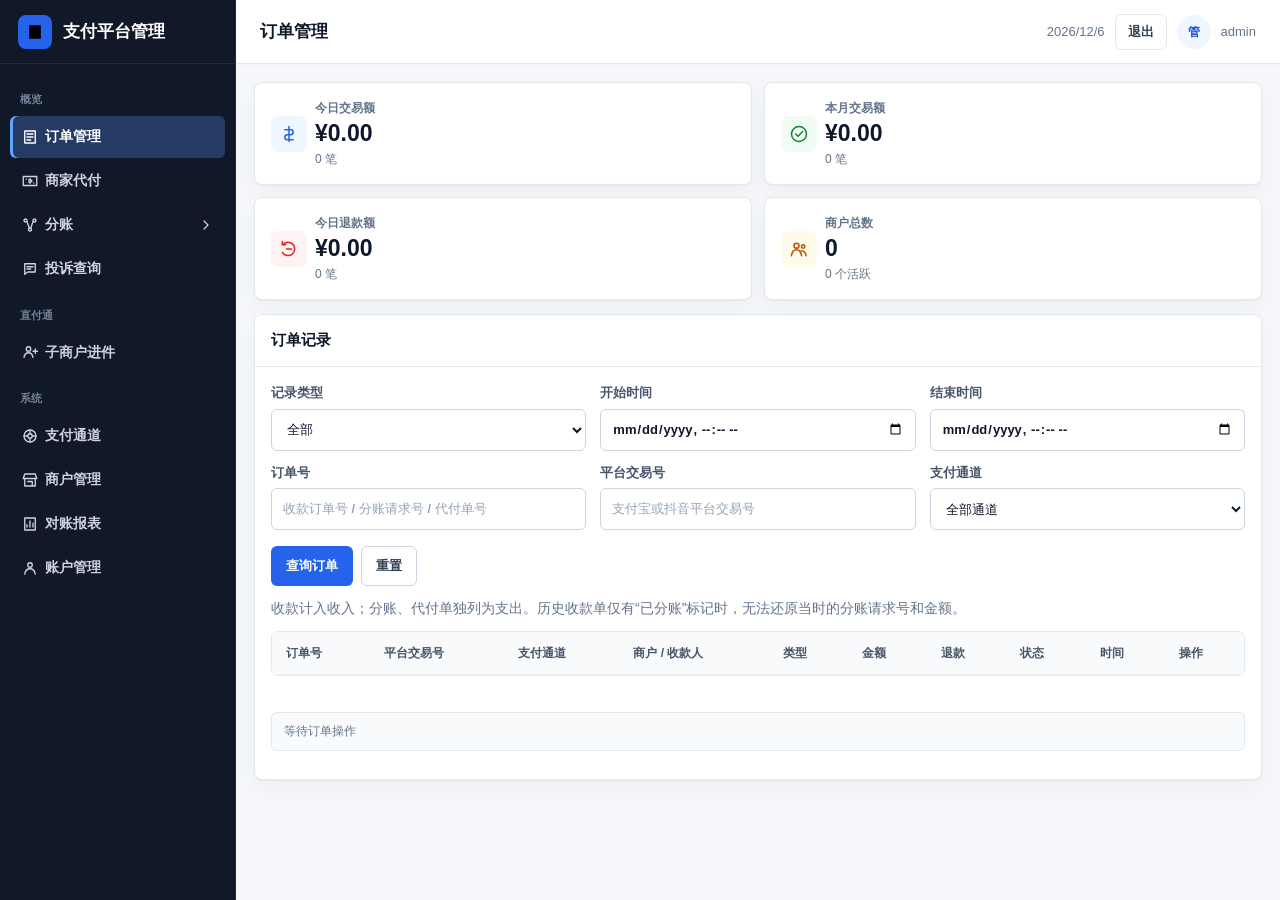
==== src/main/resources/static/index.html @ 41625955 "fix: release Douyin remainder after profit sharing" ====
<!doctype html>
<html lang="zh-CN">
<head>
  <meta charset="utf-8">
  <meta name="viewport" content="width=device-width, initial-scale=1">
  <title>支付平台管理</title>
  <style>
    :root {
      --sidebar: #031528;
      --sidebar-soft: #08213a;
      --primary: #1677ff;
      --primary-soft: #e8f3ff;
      --page: #f3f5f8;
      --surface: #ffffff;
      --line: #dde3eb;
      --text: #0f172a;
      --muted: #718096;
      --green: #52c41a;
      --green-soft: #effce8;
      --red: #ff4d4f;
      --red-soft: #fff1f0;
      --yellow: #faad14;
      --yellow-soft: #fff7df;
      --shadow: 0 6px 18px rgba(15, 23, 42, 0.045);
    }

    * {
      box-sizing: border-box;
    }

    body {
      margin: 0;
      min-width: 360px;
      background: var(--page);
      color: var(--text);
      font-family: Inter, "Segoe UI", "Microsoft YaHei", Arial, sans-serif;
      letter-spacing: 0;
    }

    button,
    input,
    select,
    textarea {
      font: inherit;
    }

    .app {
      display: grid;
      grid-template-columns: 220px minmax(0, 1fr);
      min-height: 100vh;
    }

    .sidebar {
      position: sticky;
      top: 0;
      height: 100vh;
      overflow-y: auto;
      background: var(--sidebar);
      color: #c8d6e5;
    }

    .brand {
      display: flex;
      align-items: center;
      gap: 12px;
      height: 76px;
      padding: 0 16px;
      border-bottom: 1px solid rgba(255, 255, 255, 0.08);
      color: #fff;
      font-size: 19px;
      font-weight: 800;
    }

    .brand-mark {
      display: grid;
      place-items: center;
      width: 36px;
      height: 36px;
      border-radius: 10px;
      background: var(--primary);
      color: #fff;
      font-size: 20px;
      font-weight: 900;
    }

    .nav {
      padding: 16px 0 24px;
    }

    .nav-title {
      padding: 12px 16px 8px;
      color: #6f839a;
      font-size: 13px;
      font-weight: 700;
    }

    .nav-btn,
    .nav-group-toggle {
      display: grid;
      grid-template-columns: 28px minmax(0, 1fr);
      align-items: center;
      width: 100%;
      min-height: 46px;
      padding: 0 18px;
      border: 0;
      background: transparent;
      color: #c8d6e5;
      cursor: pointer;
      text-align: left;
      font-size: 16px;
      font-weight: 700;
    }

    .nav-btn:hover,
    .nav-group-toggle:hover {
      background: rgba(255, 255, 255, 0.06);
      color: #fff;
    }

    .nav-btn.active,
    .nav-group-toggle.active {
      background: var(--primary);
      color: #fff;
    }

    .nav-group-toggle {
      grid-template-columns: 28px minmax(0, 1fr) auto;
    }

    .nav-caret {
      font-size: 13px;
      transition: transform 0.16s ease;
    }

    .nav-group.open .nav-caret {
      transform: rotate(90deg);
    }

    .nav-children {
      display: none;
      padding: 4px 0 6px;
      background: rgba(0, 0, 0, 0.12);
    }

    .nav-group.open .nav-children {
      display: grid;
    }

    .nav-child {
      grid-template-columns: minmax(0, 1fr);
      min-height: 40px;
      padding-left: 44px;
      font-size: 14px;
    }

    .nav-icon {
      display: inline-grid;
      place-items: center;
      width: 22px;
      height: 22px;
      color: currentColor;
      font-size: 18px;
    }

    .shell {
      min-width: 0;
    }

    .topbar {
      position: sticky;
      top: 0;
      z-index: 4;
      display: flex;
      align-items: center;
      justify-content: space-between;
      min-height: 76px;
      padding: 0 28px;
      border-bottom: 1px solid var(--line);
      background: rgba(255, 255, 255, 0.94);
      backdrop-filter: blur(10px);
    }

    .top-title {
      font-size: 18px;
      font-weight: 800;
    }

    .top-actions {
      display: flex;
      align-items: center;
      gap: 14px;
      color: var(--muted);
      font-size: 16px;
    }

    .top-action-btn {
      min-height: 34px;
      padding: 6px 12px;
      border: 1px solid var(--line);
      border-radius: 7px;
      background: #fff;
      color: #0f172a;
      font-size: 13px;
      font-weight: 800;
      cursor: pointer;
      white-space: nowrap;
    }

    .admin-dot {
      display: grid;
      place-items: center;
      width: 36px;
      height: 36px;
      border-radius: 999px;
      background: var(--primary);
      color: #fff;
      font-weight: 800;
    }

    .content {
      padding: 22px 24px 36px;
    }

    .page {
      display: none;
    }

    .page.active {
      display: block;
    }

    .hidden {
      display: none !important;
    }

    h1,
    h2,
    h3,
    p {
      margin: 0;
    }

    .overview-grid {
      display: grid;
      grid-template-columns: repeat(4, minmax(0, 1fr));
      gap: 14px;
      margin-bottom: 16px;
    }

    .metric-card {
      display: grid;
      grid-template-columns: 56px minmax(0, 1fr);
      align-items: center;
      min-height: 94px;
      padding: 18px;
      border: 1px solid var(--line);
      border-radius: 8px;
      background: var(--surface);
      box-shadow: var(--shadow);
    }

    .metric-icon {
      display: grid;
      place-items: center;
      width: 44px;
      height: 44px;
      border-radius: 8px;
      font-size: 22px;
      font-weight: 800;
    }

    .metric-icon.blue {
      background: var(--primary-soft);
      color: var(--primary);
    }

    .metric-icon.green {
      background: var(--green-soft);
      color: var(--green);
    }

    .metric-icon.red {
      background: var(--red-soft);
      color: var(--red);
    }

    .metric-icon.yellow {
      background: var(--yellow-soft);
      color: var(--yellow);
    }

    .metric-title {
      color: var(--muted);
      font-size: 15px;
      font-weight: 700;
    }

    .metric-value {
      margin-top: 8px;
      color: #0b1220;
      font-size: 26px;
      font-weight: 850;
      line-height: 1;
    }

    .metric-sub {
      margin-top: 8px;
      color: var(--muted);
      font-size: 14px;
    }

    .panel {
      border: 1px solid var(--line);
      border-radius: 8px;
      background: var(--surface);
      box-shadow: var(--shadow);
      overflow: hidden;
    }

    .panel + .panel {
      margin-top: 16px;
    }

    .panel-head {
      display: flex;
      align-items: center;
      justify-content: space-between;
      gap: 12px;
      min-height: 54px;
      padding: 0 18px;
      border-bottom: 1px solid #eef1f5;
    }

    .panel-title {
      font-size: 17px;
      font-weight: 820;
    }

    .panel-body {
      padding: 18px;
    }

    .table-wrap {
      overflow-x: auto;
    }

    .pagination {
      display: flex;
      align-items: center;
      justify-content: space-between;
      gap: 12px;
      flex-wrap: wrap;
      margin-top: 14px;
      padding: 12px 0 2px;
      color: var(--muted);
      font-size: 13px;
      font-weight: 750;
    }

    .pagination-summary {
      min-width: 190px;
      color: var(--muted);
    }

    .pagination-controls {
      display: flex;
      flex-wrap: wrap;
      align-items: center;
      justify-content: flex-end;
      gap: 10px;
    }

    .pagination-size,
    .pagination-jump {
      display: inline-flex;
      align-items: center;
      gap: 6px;
      white-space: nowrap;
    }

    .pagination-size select,
    .pagination-jump input {
      height: 34px;
      border: 1px solid var(--line);
      border-radius: 7px;
      background: #fff;
      color: var(--text);
      font: inherit;
      font-size: 13px;
      font-weight: 850;
    }

    .pagination-size select {
      min-width: 74px;
      padding: 0 8px;
    }

    .pagination-jump input {
      width: 74px;
      padding: 0 10px;
      text-align: center;
    }

    .page-buttons {
      display: flex;
      flex-wrap: wrap;
      gap: 8px;
      justify-content: flex-end;
    }

    .page-btn {
      min-width: 34px;
      height: 34px;
      padding: 0 10px;
      border: 1px solid var(--line);
      border-radius: 7px;
      background: #fff;
      color: var(--text);
      font: inherit;
      font-size: 13px;
      font-weight: 850;
      cursor: pointer;
    }

    .page-btn.active {
      border-color: var(--primary);
      background: var(--primary);
      color: #fff;
    }

    .page-btn:disabled {
      cursor: not-allowed;
      opacity: 0.45;
    }

    .page-ellipsis {
      display: inline-grid;
      place-items: center;
      min-width: 24px;
      height: 34px;
      color: var(--muted);
      font-weight: 900;
    }

    table {
      width: 100%;
      border-collapse: collapse;
      min-width: 860px;
    }

    th,
    td {
      height: 54px;
      padding: 0 14px;
      border-bottom: 1px solid #edf1f5;
      text-align: left;
      white-space: nowrap;
    }

    th {
      background: #fafafa;
      color: #334155;
      font-size: 14px;
      font-weight: 800;
    }

    td {
      color: #0f172a;
      font-size: 14px;
      font-weight: 600;
    }

    tr:last-child td {
      border-bottom: 0;
    }

    .amount-green {
      color: #38b000;
      font-weight: 850;
    }

    .muted {
      color: var(--muted);
    }

    .tag {
      display: inline-flex;
      align-items: center;
      gap: 6px;
      min-height: 26px;
      padding: 3px 10px;
      border-radius: 999px;
      background: var(--primary-soft);
      color: var(--primary);
      font-size: 13px;
      font-weight: 800;
    }

    .tag::before {
      content: "";
      width: 7px;
      height: 7px;
      border-radius: 50%;
      background: currentColor;
    }

    .status {
      display: inline-flex;
      align-items: center;
      gap: 6px;
      min-height: 26px;
      padding: 3px 10px;
      border-radius: 999px;
      font-size: 13px;
      font-weight: 800;
    }

    .status::before {
      content: "";
      width: 7px;
      height: 7px;
      border-radius: 50%;
      background: currentColor;
    }

    .status.success {
      background: var(--green-soft);
      color: #38b000;
    }

    .status.pending {
      background: #f3f4f6;
      color: #9ca3af;
    }

    .status.refunded {
      background: var(--red-soft);
      color: var(--red);
    }

    .status.partial-refunded {
      background: var(--yellow-soft);
      color: #c98500;
    }

    .status.frozen {
      background: var(--yellow-soft);
      color: #c98500;
    }

    .btn {
      display: inline-flex;
      align-items: center;
      justify-content: center;
      min-height: 36px;
      padding: 7px 14px;
      border: 1px solid transparent;
      border-radius: 7px;
      background: var(--primary);
      color: #fff;
      font-size: 14px;
      font-weight: 800;
      cursor: pointer;
      white-space: nowrap;
    }

    .btn:hover {
      filter: brightness(0.96);
    }

    .btn.secondary {
      border-color: var(--line);
      background: #fff;
      color: #0f172a;
    }

    .btn.danger {
      background: var(--red);
    }

    .btn.small {
      min-height: 34px;
      padding: 6px 10px;
      font-size: 13px;
    }

    .order-menu {
      position: relative;
      width: max-content;
    }

    .order-action-menu {
      position: absolute;
      right: 0;
      z-index: 3;
      display: grid;
      gap: 6px;
      min-width: 132px;
      margin-top: 6px;
      padding: 8px;
      border: 1px solid var(--line);
      border-radius: 8px;
      background: #fff;
      box-shadow: var(--shadow);
    }

    .order-action-menu .btn {
      justify-content: flex-start;
      width: 100%;
    }

    .work-grid {
      display: grid;
      grid-template-columns: minmax(0, 1fr) minmax(360px, 0.68fr);
      gap: 16px;
      align-items: start;
    }

    .work-grid > .panel + .panel {
      margin-top: 0;
    }

    .work-grid .wide-panel {
      grid-column: 1 / -1;
    }

    .sharing-workspace {
      grid-template-columns: minmax(0, 1fr);
    }

    .relation-workspace {
      grid-template-columns: minmax(360px, 0.78fr) minmax(560px, 1.22fr);
    }

    .advanced-options {
      margin-top: 18px;
      border-top: 1px solid var(--line);
    }

    .advanced-options summary {
      padding: 14px 0 2px;
      color: var(--primary);
      font-size: 14px;
      font-weight: 800;
      cursor: pointer;
      user-select: none;
    }

    .advanced-options .form-grid {
      margin-top: 14px;
    }

    .sharing-result {
      min-height: 54px;
      max-height: 220px;
      margin-top: 12px;
    }

    .result-details {
      margin-top: 16px;
      border-top: 1px solid var(--line);
    }

    .result-details summary {
      padding-top: 14px;
      color: #334155;
      font-size: 14px;
      font-weight: 800;
      cursor: pointer;
      user-select: none;
    }

    .result-details .operation-result {
      margin-bottom: 0;
    }

    .field-hint {
      display: block;
      margin-top: 5px;
      color: var(--muted);
      font-size: 12px;
      font-weight: 600;
    }

    .segmented-control {
      display: inline-flex;
      align-items: center;
      gap: 4px;
      padding: 4px;
      border: 1px solid var(--line);
      border-radius: 8px;
      background: #f7f9fc;
    }

    .segmented-btn {
      min-height: 32px;
      padding: 5px 13px;
      border: 0;
      border-radius: 6px;
      background: transparent;
      color: var(--muted);
      font-size: 13px;
      font-weight: 800;
      cursor: pointer;
    }

    .segmented-btn.active {
      background: #fff;
      color: var(--primary);
      box-shadow: 0 1px 4px rgba(15, 23, 42, 0.12);
    }

    .batch-toolbar,
    .batch-summary {
      display: flex;
      align-items: center;
      justify-content: space-between;
      gap: 14px;
      flex-wrap: wrap;
    }

    .batch-toolbar {
      margin: 20px 0 10px;
    }

    .batch-toolbar-title {
      display: grid;
      gap: 3px;
    }

    .batch-summary {
      margin-top: 14px;
      padding-top: 16px;
      border-top: 1px solid var(--line);
    }

    .batch-total {
      display: flex;
      align-items: baseline;
      gap: 18px;
      color: var(--muted);
      font-size: 13px;
      font-weight: 750;
    }

    .batch-total strong {
      color: var(--text);
      font-size: 18px;
    }

    .batch-payment {
      display: flex;
      align-items: center;
      gap: 10px;
      color: #334155;
      font-size: 14px;
      font-weight: 800;
    }

    .batch-payment input {
      width: 220px;
    }

    .payout-batch-table {
      min-width: 1120px;
    }

    .payout-batch-table th,
    .payout-batch-table td {
      height: 48px;
      padding: 6px 8px;
    }

    .payout-batch-table input,
    .payout-batch-table select {
      width: 100%;
      min-width: 120px;
      height: 36px;
      padding: 6px 9px;
      border: 1px solid var(--line);
      border-radius: 6px;
      background: #fff;
      color: var(--text);
    }

    .payout-batch-table [data-batch-field="recipient"] {
      min-width: 220px;
    }

    .payout-batch-table [data-batch-field="amount"] {
      min-width: 100px;
    }

    .requirements-grid {
      display: grid;
      grid-template-columns: repeat(2, minmax(0, 1fr));
      gap: 22px;
    }

    .requirement-item {
      display: grid;
      gap: 8px;
      align-content: start;
    }

    .requirement-item strong {
      font-size: 15px;
    }

    .form-grid {
      display: grid;
      grid-template-columns: repeat(2, minmax(0, 1fr));
      gap: 14px;
    }

    .scene-report-editor {
      display: grid;
      gap: 10px;
      padding-top: 2px;
    }

    .scene-report-heading {
      display: flex;
      align-items: baseline;
      justify-content: space-between;
      gap: 12px;
      color: #334155;
      font-size: 14px;
      font-weight: 800;
    }

    .scene-report-heading span {
      color: #64748b;
      font-size: 12px;
      font-weight: 500;
    }

    .scene-report-list {
      display: grid;
      gap: 10px;
    }

    .scene-report-row {
      display: grid;
      grid-template-columns: minmax(160px, 0.45fr) minmax(0, 1fr);
      gap: 12px;
    }

    .scene-report-row input[readonly] {
      background: #f1f5f9;
      color: #475569;
    }

    .order-filter-grid {
      grid-template-columns: repeat(3, minmax(0, 1fr));
    }

    label,
    .field-label {
      display: grid;
      gap: 7px;
      color: #334155;
      font-size: 14px;
      font-weight: 800;
    }

    input,
    select,
    textarea {
      width: 100%;
      min-height: 40px;
      border: 1px solid #cfd8e3;
      border-radius: 7px;
      background: #fff;
      color: var(--text);
      padding: 8px 10px;
      outline: none;
    }

    textarea {
      min-height: 110px;
      resize: vertical;
      font-family: "Cascadia Mono", Consolas, monospace;
      font-size: 12px;
      line-height: 1.5;
    }

    input:focus,
    select:focus,
    textarea:focus {
      border-color: var(--primary);
      box-shadow: 0 0 0 3px rgba(22, 119, 255, 0.12);
    }

    .wide {
      grid-column: 1 / -1;
    }

    .checks {
      display: flex;
      flex-wrap: wrap;
      gap: 10px;
    }

    .check {
      display: inline-flex;
      align-items: center;
      gap: 8px;
      min-height: 36px;
      padding: 6px 10px;
      border: 1px solid var(--line);
      border-radius: 7px;
      background: #fff;
      color: #334155;
      font-size: 13px;
      font-weight: 800;
    }

    .check input {
      width: 15px;
      min-height: 15px;
      accent-color: var(--primary);
    }

    .form-actions {
      display: flex;
      flex-wrap: wrap;
      gap: 10px;
      margin-top: 18px;
    }

    .operation-result {
      margin-top: 12px;
      min-height: 38px;
      max-height: 84px;
      overflow: auto;
      padding: 10px 12px;
      border: 1px solid var(--line);
      border-radius: 8px;
      background: #f8fbff;
      color: var(--muted);
      font-family: "Cascadia Mono", Consolas, monospace;
      font-size: 12px;
      line-height: 1.45;
      white-space: pre-wrap;
      word-break: break-word;
    }

    .channel-grid {
      display: grid;
      grid-template-columns: repeat(2, minmax(0, 1fr));
      gap: 14px;
    }

    .channel-layout {
      display: grid;
      grid-template-columns: minmax(0, 1fr);
      gap: 18px;
    }

    .channel-main {
      min-width: 0;
    }

    .channel-side {
      display: grid;
      gap: 18px;
      align-content: start;
    }

    .route-panel {
      display: grid;
      gap: 14px;
      align-content: start;
    }

    .route-list {
      display: grid;
      gap: 10px;
      margin: 0;
      padding: 0;
      list-style: none;
      color: var(--muted);
      font-size: 13px;
      line-height: 1.55;
    }

    .route-list strong {
      color: var(--text);
    }

    .channel-toolbar {
      display: grid;
      grid-template-columns: minmax(260px, 420px);
      gap: 12px;
      margin-bottom: 16px;
    }

    .channel-main .stat-row {
      grid-template-columns: repeat(2, minmax(160px, 240px));
      justify-content: start;
      gap: 10px;
      margin-bottom: 12px;
    }

    .channel-main .small-stat {
      min-height: 70px;
      padding: 12px 14px;
    }

    .channel-main .small-stat strong {
      margin-top: 5px;
      font-size: 20px;
    }

    .add-channel-form {
      display: grid;
      gap: 12px;
    }

    .add-channel-form label {
      display: grid;
      gap: 7px;
      color: var(--muted);
      font-size: 13px;
      font-weight: 750;
    }

    .add-channel-form input,
    .add-channel-form select,
    .add-channel-form textarea {
      width: 100%;
      min-height: 36px;
      border: 1px solid var(--line);
      border-radius: 7px;
      padding: 8px 10px;
      background: #fff;
      color: var(--text);
      font: inherit;
      font-size: 13px;
      font-weight: 700;
    }

    .add-channel-form textarea {
      min-height: 78px;
      resize: vertical;
      line-height: 1.45;
      font-family: "Cascadia Mono", Consolas, monospace;
      font-weight: 650;
    }

    .cert-upload-grid {
      display: grid;
      grid-template-columns: repeat(3, minmax(180px, 1fr));
      gap: 10px;
    }

    .cert-upload-grid.hidden {
      display: none;
    }

    .cert-upload-field {
      min-height: auto;
      padding: 10px 12px;
      border: 1px solid #dbeafe;
      border-radius: 8px;
      background: #f8fbff;
    }

    .cert-upload-field input[type="file"] {
      padding: 7px;
      font-weight: 650;
      cursor: pointer;
    }

    .cert-upload-hint {
      grid-column: 1 / -1;
      margin: 0;
      color: var(--muted);
      font-size: 12px;
      font-weight: 650;
      line-height: 1.45;
    }

    .add-channel-form input[type="checkbox"] {
      width: 14px;
      min-height: 14px;
      accent-color: var(--primary);
    }

    .channel-toolbar label {
      display: grid;
      gap: 7px;
      color: var(--muted);
      font-size: 13px;
      font-weight: 750;
    }

    .channel-table input,
    .channel-table select {
      width: 100%;
      min-width: 74px;
      height: 34px;
      border: 1px solid var(--line);
      border-radius: 7px;
      padding: 0 9px;
      background: #fff;
      color: var(--text);
      font: inherit;
      font-size: 13px;
      font-weight: 700;
    }

    .channel-table input[type="checkbox"] {
      width: 14px;
      min-width: 14px;
      height: 14px;
      padding: 0;
      accent-color: var(--primary);
    }

    .channel-table th,
    .channel-table td {
      white-space: nowrap;
    }

    .channel-table .product-cell {
      min-width: 190px;
      white-space: normal;
    }

    .product-tags {
      display: flex;
      flex-wrap: wrap;
      gap: 5px;
    }

    .product-summary {
      display: grid;
      gap: 8px;
      min-width: 178px;
    }

    .product-summary-line {
      display: grid;
      gap: 4px;
    }

    .product-summary-line strong {
      color: var(--text);
      font-size: 13px;
      font-weight: 900;
    }

    .product-summary-line span {
      max-width: 210px;
      color: var(--muted);
      font-size: 12px;
      font-weight: 750;
      line-height: 1.45;
      white-space: normal;
      overflow-wrap: anywhere;
    }

    .product-edit-button {
      justify-self: start;
    }

    .product-picker-grid {
      display: grid;
      grid-template-columns: repeat(2, minmax(0, 1fr));
      gap: 10px;
      margin-top: 12px;
    }

    .product-picker-option {
      display: inline-flex;
      align-items: center;
      gap: 9px;
      min-height: 46px;
      padding: 10px 12px;
      border: 1px solid #dbeafe;
      border-radius: 8px;
      background: #eff6ff;
      color: var(--primary);
      font-size: 14px;
      font-weight: 900;
    }

    .product-picker-option input {
      width: 16px;
      min-width: 16px;
      height: 16px;
      accent-color: var(--primary);
    }

    .channel-actions {
      display: grid;
      gap: 8px;
      min-width: 176px;
      align-items: stretch;
    }

    .cashier-product-picker {
      display: grid;
      gap: 4px;
      min-width: 0;
      font-size: 12px;
      font-weight: 800;
      color: var(--muted);
    }

    .cashier-product-picker select {
      height: 32px;
      border: 1px solid var(--border);
      border-radius: 8px;
      padding: 0 8px;
      color: var(--text);
      background: #fff;
      font-weight: 800;
    }

    .cashier-product-picker.empty {
      color: #ef4444;
    }

    .channel-action-grid {
      display: grid;
      grid-template-columns: repeat(2, minmax(0, 1fr));
      gap: 6px;
    }

    .channel-action-grid .btn {
      width: 100%;
    }

    .channel-modal {
      position: fixed;
      inset: 0;
      z-index: 55;
      display: grid;
      place-items: center;
      padding: 18px;
      background: rgba(15, 23, 42, 0.42);
    }

    .channel-dialog {
      width: min(760px, 100%);
      max-height: min(86vh, 820px);
      border-radius: 10px;
      border: 1px solid var(--line);
      background: #fff;
      box-shadow: 0 24px 80px rgba(15, 23, 42, 0.24);
      overflow: hidden;
      display: grid;
      grid-template-rows: auto minmax(0, 1fr);
    }

    .merchant-detail-dialog {
      width: min(1120px, 100%);
    }

    .refund-dialog {
      width: min(540px, 100%);
    }

    .confirm-dialog {
      width: min(480px, 100%);
    }

    .confirm-message {
      margin: 0;
      color: var(--muted);
      font-weight: 700;
      line-height: 1.7;
    }

    .confirm-target {
      margin-top: 10px;
      padding: 12px;
      border: 1px solid #fecaca;
      border-radius: 8px;
      background: #fff1f2;
      color: #991b1b;
      font-weight: 900;
      word-break: break-all;
    }

    .channel-modal-head {
      display: flex;
      align-items: center;
      justify-content: space-between;
      gap: 12px;
      padding: 18px;
      border-bottom: 1px solid var(--line);
    }

    .channel-modal-head h3 {
      font-size: 18px;
      font-weight: 900;
    }

    .channel-modal-body {
      min-height: 0;
      overflow: auto;
      padding: 18px;
    }

    .channel-form-grid {
      display: grid;
      grid-template-columns: repeat(2, minmax(0, 1fr));
      gap: 12px;
    }

    .channel-form-grid .wide {
      grid-column: 1 / -1;
    }

    .refund-form {
      display: grid;
      gap: 16px;
    }

    .refund-summary {
      display: grid;
      grid-template-columns: repeat(2, minmax(0, 1fr));
      gap: 10px;
      padding: 14px;
      border: 1px solid var(--line);
      border-radius: 8px;
      background: #f8fbff;
    }

    .refund-summary-item {
      display: grid;
      gap: 4px;
      min-width: 0;
    }

    .refund-summary-item span {
      color: var(--muted);
      font-size: 12px;
      font-weight: 800;
    }

    .refund-summary-item strong {
      color: var(--text);
      font-size: 15px;
      font-weight: 900;
      word-break: break-word;
    }

    .refund-amount-wrap {
      display: grid;
      grid-template-columns: auto minmax(0, 1fr);
      align-items: center;
      min-height: 54px;
      border: 1px solid #cfd8e3;
      border-radius: 8px;
      background: #fff;
    }

    .refund-amount-wrap:focus-within {
      border-color: var(--primary);
      box-shadow: 0 0 0 3px rgba(22, 119, 255, 0.12);
    }

    .refund-currency {
      padding-left: 14px;
      color: var(--muted);
      font-size: 20px;
      font-weight: 900;
    }

    .refund-amount-wrap input {
      min-height: 52px;
      border: 0;
      box-shadow: none;
      font-size: 24px;
      font-weight: 900;
    }

    .refund-amount-wrap input:focus {
      border-color: transparent;
      box-shadow: none;
    }

    .refund-tools {
      display: flex;
      flex-wrap: wrap;
      align-items: center;
      gap: 10px;
    }

    .refund-tip {
      color: var(--muted);
      font-size: 13px;
      line-height: 1.5;
    }

    .refund-error {
      margin-top: 0;
      border-color: #fecaca;
      background: #fff1f2;
      color: var(--red);
    }

    .add-channel-form input:disabled,
    .add-channel-form select:disabled {
      color: var(--muted);
      background: #f8fafc;
    }

    .qr-modal {
      position: fixed;
      inset: 0;
      z-index: 50;
      display: grid;
      place-items: center;
      padding: 18px;
      background: rgba(15, 23, 42, 0.42);
    }

    .qr-dialog {
      width: min(420px, 100%);
      border-radius: 10px;
      border: 1px solid var(--line);
      background: #fff;
      box-shadow: 0 24px 80px rgba(15, 23, 42, 0.24);
      overflow: hidden;
    }

    .qr-head,
    .qr-body {
      padding: 18px;
    }

    .qr-head {
      display: flex;
      align-items: center;
      justify-content: space-between;
      gap: 12px;
      border-bottom: 1px solid var(--line);
    }

    .qr-head h3 {
      font-size: 18px;
      font-weight: 900;
    }

    .qr-body {
      display: grid;
      gap: 14px;
      justify-items: center;
    }

    .qr-image {
      width: 260px;
      height: 260px;
      border: 1px solid var(--line);
      border-radius: 8px;
      padding: 10px;
      background: #fff;
    }

    .qr-link {
      width: 100%;
      padding: 10px;
      border-radius: 8px;
      background: #f8fbff;
      color: var(--muted);
      font-size: 12px;
      line-height: 1.5;
      overflow-wrap: anywhere;
    }

    .channel-card {
      display: grid;
      gap: 12px;
      min-height: 154px;
      padding: 16px;
      border: 1px solid var(--line);
      border-radius: 8px;
      background: #fbfcfe;
    }

    .channel-head {
      display: flex;
      align-items: center;
      justify-content: space-between;
      gap: 10px;
    }

    .channel-name {
      font-size: 16px;
      font-weight: 850;
    }

    .channel-meta {
      display: flex;
      flex-wrap: wrap;
      gap: 6px;
    }

    .mini {
      display: inline-flex;
      align-items: center;
      min-height: 24px;
      padding: 3px 8px;
      border-radius: 999px;
      background: #eef2f7;
      color: #475569;
      font-size: 12px;
      font-weight: 750;
    }

    .switch {
      display: inline-grid;
      grid-template-columns: 44px;
      align-items: center;
      width: 44px;
      height: 24px;
      padding: 2px;
      border: 0;
      border-radius: 999px;
      background: #a9b4c2;
      cursor: pointer;
    }

    .switch span {
      width: 20px;
      height: 20px;
      border-radius: 50%;
      background: #fff;
      box-shadow: 0 1px 3px rgba(0, 0, 0, 0.18);
      transition: transform 0.16s ease;
    }

    .switch[aria-checked="true"] {
      background: var(--primary);
    }

    .switch[aria-checked="true"] span {
      transform: translateX(20px);
    }

    .stat-row {
      display: grid;
      grid-template-columns: repeat(3, minmax(0, 1fr));
      gap: 14px;
    }

    .small-stat {
      min-height: 86px;
      padding: 14px;
      border: 1px solid var(--line);
      border-radius: 8px;
      background: #fbfcfe;
    }

    .small-stat span {
      display: block;
      color: var(--muted);
      font-size: 13px;
      font-weight: 750;
    }

    .small-stat strong {
      display: block;
      margin-top: 8px;
      font-size: 23px;
      font-weight: 850;
    }

    @media (max-width: 1400px) and (min-width: 1101px) {
      .overview-grid {
        grid-template-columns: repeat(2, minmax(0, 1fr));
      }
    }

    @media (max-width: 1100px) {
      .app {
        grid-template-columns: 1fr;
      }

      .sidebar {
        position: static;
        height: auto;
      }

      .brand {
        height: 64px;
      }

      .nav {
        display: grid;
        grid-template-columns: repeat(2, minmax(0, 1fr));
        padding: 8px;
      }

      .nav-title {
        display: none;
      }

      .nav-btn {
        border-radius: 8px;
      }

      .overview-grid,
      .work-grid,
      .channel-layout,
      .channel-grid,
      .stat-row {
        grid-template-columns: 1fr;
      }

      .channel-toolbar {
        grid-template-columns: 1fr;
      }

      .requirements-grid {
        grid-template-columns: 1fr;
      }
    }

    @media (max-width: 720px) {
      .topbar {
        align-items: flex-start;
        flex-direction: column;
        padding: 14px 16px;
      }

      .content {
        padding: 16px;
      }

      .panel-head {
        align-items: flex-start;
        flex-direction: column;
        padding-top: 14px;
        padding-bottom: 14px;
      }

      .segmented-control {
        width: 100%;
      }

      .segmented-btn {
        flex: 1;
      }

      .batch-summary {
        align-items: stretch;
        flex-direction: column;
      }

      .batch-payment {
        align-items: stretch;
        flex-direction: column;
        width: 100%;
      }

      .batch-payment input,
      .batch-summary > .btn {
        width: 100%;
      }

      .form-grid {
        grid-template-columns: 1fr;
      }

      .scene-report-row {
        grid-template-columns: 1fr;
      }

      .channel-form-grid {
        grid-template-columns: 1fr;
      }

      .product-picker-grid {
        grid-template-columns: 1fr;
      }

      .metric-card {
        grid-template-columns: 58px minmax(0, 1fr);
        padding: 18px;
      }

      .metric-value {
        font-size: 25px;
      }
    }

    /* 2026 admin visual system */
    :root {
      --sidebar: #111827;
      --sidebar-soft: #1f2937;
      --primary: #2563eb;
      --primary-hover: #1d4ed8;
      --primary-soft: #eff6ff;
      --page: #f5f7fa;
      --surface: #ffffff;
      --surface-subtle: #f8fafc;
      --line: #e2e8f0;
      --line-strong: #cbd5e1;
      --text: #111827;
      --muted: #64748b;
      --green: #15803d;
      --green-soft: #f0fdf4;
      --red: #dc2626;
      --red-soft: #fef2f2;
      --yellow: #b45309;
      --yellow-soft: #fffbeb;
      --shadow: 0 1px 2px rgba(15, 23, 42, 0.04), 0 8px 24px rgba(15, 23, 42, 0.035);
    }

    html {
      background: var(--page);
    }

    body {
      min-width: 1180px;
      font-size: 14px;
      line-height: 1.5;
      -webkit-font-smoothing: antialiased;
    }

    button,
    [role="button"] {
      -webkit-tap-highlight-color: transparent;
    }

    button:focus-visible,
    a:focus-visible,
    input:focus-visible,
    select:focus-visible,
    textarea:focus-visible,
    summary:focus-visible {
      outline: 3px solid rgba(37, 99, 235, 0.24);
      outline-offset: 2px;
    }

    .app {
      grid-template-columns: 236px minmax(0, 1fr);
    }

    .sidebar {
      z-index: 30;
      scrollbar-width: thin;
      scrollbar-color: #475569 transparent;
      border-right: 1px solid rgba(255, 255, 255, 0.06);
      background: var(--sidebar);
    }

    .brand {
      height: 64px;
      gap: 11px;
      padding: 0 18px;
      border-bottom-color: rgba(255, 255, 255, 0.07);
      font-size: 17px;
      font-weight: 750;
    }

    .brand-mark {
      width: 34px;
      height: 34px;
      border-radius: 8px;
      background: #2563eb;
      font-size: 0;
    }

    .brand-mark svg {
      width: 20px;
      height: 20px;
    }

    .nav {
      padding: 12px 10px 24px;
    }

    .nav-title {
      padding: 15px 10px 6px;
      color: #728197;
      font-size: 11px;
      font-weight: 750;
      letter-spacing: 0;
    }

    .nav-btn,
    .nav-group-toggle {
      grid-template-columns: 24px minmax(0, 1fr);
      min-height: 42px;
      margin: 2px 0;
      padding: 0 11px;
      border-radius: 6px;
      color: #cbd5e1;
      font-size: 14px;
      font-weight: 650;
      transition: color 0.16s ease, background 0.16s ease;
    }

    .nav-group-toggle {
      grid-template-columns: 24px minmax(0, 1fr) auto;
    }

    .nav-btn:hover,
    .nav-group-toggle:hover {
      background: rgba(255, 255, 255, 0.065);
    }

    .nav-btn.active,
    .nav-group-toggle.active {
      background: #263b63;
      color: #fff;
      box-shadow: inset 3px 0 0 #60a5fa;
    }

    .nav-icon {
      width: 18px;
      height: 18px;
      font-size: 0;
    }

    .nav-icon svg,
    .metric-icon svg,
    .nav-caret svg {
      display: block;
      width: 100%;
      height: 100%;
      fill: none;
      stroke: currentColor;
      stroke-width: 1.8;
      stroke-linecap: round;
      stroke-linejoin: round;
    }

    .nav-caret {
      width: 16px;
      height: 16px;
      font-size: 0;
    }

    .nav-children {
      margin: 2px 0 6px;
      padding: 2px 0 2px 24px;
      background: transparent;
    }

    .nav-child {
      grid-template-columns: minmax(0, 1fr);
      min-height: 38px;
      padding-left: 12px;
      font-size: 13px;
    }

    .nav-child > span {
      white-space: nowrap;
    }

    .shell {
      min-height: 100vh;
    }

    .topbar {
      min-height: 64px;
      padding: 0 24px;
      background: rgba(255, 255, 255, 0.97);
      box-shadow: 0 1px 0 rgba(15, 23, 42, 0.02);
    }

    .topbar-left {
      display: flex;
      align-items: center;
      min-width: 0;
      gap: 10px;
    }

    .top-title {
      overflow: hidden;
      color: #0f172a;
      font-size: 17px;
      font-weight: 750;
      text-overflow: ellipsis;
      white-space: nowrap;
    }

    .top-actions {
      gap: 10px;
      font-size: 13px;
    }

    .top-action-btn {
      min-height: 36px;
      padding: 7px 12px;
      border-color: var(--line);
      border-radius: 6px;
      color: #334155;
      transition: border-color 0.16s ease, background 0.16s ease;
    }

    .top-action-btn:hover {
      border-color: var(--line-strong);
      background: var(--surface-subtle);
    }

    .admin-dot {
      width: 34px;
      height: 34px;
      border-radius: 50%;
      background: #eff6ff;
      color: #1d4ed8;
      font-size: 12px;
    }

    .content {
      width: 100%;
      max-width: none;
      margin: 0;
      padding: 18px 18px 36px;
    }

    .channel-table th,
    .channel-table td {
      padding-left: 12px;
      padding-right: 12px;
      vertical-align: top;
    }

    .channel-table td:last-child {
      min-width: 200px;
    }

    .overview-grid {
      gap: 12px;
      margin-bottom: 14px;
    }

    .metric-card {
      grid-template-columns: 44px minmax(0, 1fr);
      min-height: 88px;
      padding: 16px;
      border-radius: 8px;
      box-shadow: var(--shadow);
    }

    .metric-icon {
      width: 36px;
      height: 36px;
      padding: 8px;
      border-radius: 7px;
      font-size: 0;
    }

    .metric-title {
      font-size: 12px;
      font-weight: 700;
    }

    .metric-value {
      margin-top: 5px;
      color: #0f172a;
      font-size: 23px;
      font-weight: 780;
      font-variant-numeric: tabular-nums;
    }

    .metric-sub {
      margin-top: 5px;
      font-size: 12px;
    }

    .panel {
      border-radius: 8px;
      box-shadow: var(--shadow);
    }

    .panel + .panel {
      margin-top: 14px;
    }

    .panel-head {
      min-height: 52px;
      padding: 0 16px;
      border-bottom-color: var(--line);
      background: #fff;
    }

    .panel-title {
      color: #0f172a;
      font-size: 15px;
      font-weight: 750;
    }

    .panel-body {
      padding: 16px;
    }

    .table-wrap {
      border: 1px solid var(--line);
      border-radius: 7px;
      scrollbar-width: thin;
      scrollbar-color: #cbd5e1 transparent;
    }

    table {
      font-size: 13px;
      font-variant-numeric: tabular-nums;
    }

    th {
      position: sticky;
      top: 0;
      z-index: 1;
      height: 42px;
      background: var(--surface-subtle);
      color: #475569;
      font-size: 12px;
      font-weight: 750;
      white-space: nowrap;
    }

    td {
      height: 46px;
      color: #334155;
    }

    tbody tr {
      transition: background 0.14s ease;
    }

    tbody tr:hover {
      background: #f8fbff;
    }

    .pagination {
      margin-top: 12px;
      padding-top: 10px;
    }

    .pagination button,
    .page-size-select,
    .page-jump-input {
      min-height: 36px;
      border-radius: 6px;
    }

    label,
    .field-label {
      gap: 6px;
      color: #475569;
      font-size: 13px;
      font-weight: 700;
    }

    input,
    select,
    textarea,
    .add-channel-form input,
    .add-channel-form select,
    .add-channel-form textarea {
      min-height: 42px;
      border-color: var(--line-strong);
      border-radius: 6px;
      padding: 9px 11px;
      color: #0f172a;
      font-weight: 550;
      transition: border-color 0.16s ease, box-shadow 0.16s ease;
    }

    input::placeholder,
    textarea::placeholder {
      color: #94a3b8;
    }

    input:focus,
    select:focus,
    textarea:focus {
      border-color: #3b82f6;
      box-shadow: 0 0 0 3px rgba(37, 99, 235, 0.12);
    }

    textarea,
    .add-channel-form textarea {
      min-height: 96px;
    }

    .form-grid,
    .channel-form-grid {
      gap: 12px 14px;
    }

    .form-actions {
      gap: 8px;
      margin-top: 16px;
    }

    .btn {
      min-height: 40px;
      padding: 8px 14px;
      border-radius: 6px;
      background: var(--primary);
      font-size: 13px;
      font-weight: 700;
      transition: background 0.16s ease, border-color 0.16s ease, color 0.16s ease;
    }

    .btn:hover {
      filter: none;
      background: var(--primary-hover);
    }

    .btn.secondary {
      border-color: var(--line-strong);
      color: #334155;
    }

    .btn.secondary:hover {
      border-color: #94a3b8;
      background: var(--surface-subtle);
    }

    .btn.danger {
      background: var(--red);
    }

    .btn.danger:hover {
      background: #b91c1c;
    }

    .btn.small {
      min-height: 34px;
      padding: 6px 10px;
      font-size: 12px;
    }

    .status {
      border-radius: 999px;
      font-size: 12px;
      font-weight: 700;
    }

    .status.success {
      color: var(--green);
    }

    .status.partial-refunded,
    .status.frozen {
      color: var(--yellow);
    }

    .operation-result {
      border-radius: 6px;
      background: var(--surface-subtle);
    }

    .work-grid {
      gap: 14px;
    }

    .segmented-control {
      border-radius: 7px;
      background: #f1f5f9;
    }

    .segmented-btn {
      min-height: 34px;
      border-radius: 5px;
    }

    .order-action-menu {
      border-radius: 7px;
      box-shadow: 0 16px 32px rgba(15, 23, 42, 0.12);
    }

    .channel-modal {
      padding: 16px;
      background: rgba(15, 23, 42, 0.56);
      backdrop-filter: blur(2px);
    }

    .channel-dialog {
      max-height: calc(100dvh - 32px);
      border-radius: 8px;
      box-shadow: 0 24px 64px rgba(15, 23, 42, 0.22);
    }

    .channel-modal-head {
      min-height: 60px;
      padding: 14px 18px;
      background: #fff;
    }

    .channel-modal-head h3 {
      font-size: 17px;
      font-weight: 750;
    }

    .channel-modal-body {
      padding: 18px;
      background: #fff;
      scrollbar-width: thin;
      scrollbar-color: #cbd5e1 transparent;
    }

    .confirm-target,
    .refund-summary {
      border-radius: 6px;
    }

    .profit-confirm {
      width: min(560px, calc(100vw - 32px));
      max-height: calc(100dvh - 32px);
      margin: auto;
      padding: 0;
      border: 1px solid #e2e8f0;
      border-radius: 16px;
      color: var(--text);
      background: #fff;
      box-shadow: 0 28px 90px rgba(15, 23, 42, 0.24);
      overflow: auto;
    }

    .profit-confirm::backdrop {
      background: rgba(15, 23, 42, 0.48);
      backdrop-filter: blur(3px);
    }

    .profit-confirm[open] { display: grid; grid-template-rows: auto minmax(0, 1fr) auto; }

    .profit-confirm-head {
      display: flex;
      align-items: flex-start;
      gap: 14px;
      padding: 24px 24px 20px;
    }

    .profit-confirm-icon {
      display: grid;
      place-items: center;
      flex: 0 0 44px;
      height: 44px;
      border: 1px solid #dbeafe;
      border-radius: 12px;
      background: #eff6ff;
      color: #2563eb;
    }

    .profit-confirm svg { width: 22px; height: 22px; fill: none; stroke: currentColor; stroke-width: 1.7; }
    .profit-confirm-heading { flex: 1; min-width: 0; }
    .profit-confirm-heading h3 { margin: 0 0 5px; font-size: 19px; line-height: 1.5; font-weight: 700; }
    .profit-confirm-heading p { margin: 0; color: #64748b; font-size: 13px; line-height: 1.6; }
    .profit-confirm-close { display: grid; place-items: center; width: 30px; height: 30px; padding: 0; border: 0; border-radius: 6px; background: transparent; color: #64748b; cursor: pointer; }
    .profit-confirm-close:hover { background: #f1f5f9; color: #0f172a; }
    .profit-confirm-body { min-height: 0; overflow-y: auto; padding: 0 24px 24px; }
    .profit-confirm-total { padding: 18px 20px; border: 1px solid #dbeafe; border-radius: 10px; background: #f7faff; }
    .profit-confirm-total-head { display: flex; justify-content: space-between; align-items: center; gap: 12px; font-size: 13px; color: #475569; }
    .profit-confirm-badge { border: 1px solid #bfdbfe; border-radius: 5px; padding: 3px 8px; color: #1d4ed8; background: #eff6ff; font-size: 12px; font-weight: 600; white-space: nowrap; }
    .profit-confirm-value { display: block; margin: 8px 0 4px; font-size: 34px; line-height: 1.3; font-weight: 750; letter-spacing: -0.7px; font-variant-numeric: tabular-nums; overflow-wrap: anywhere; }
    .profit-confirm-value-note { margin: 0; font-size: 12px; color: #64748b; line-height: 1.6; }
    .profit-confirm-details { margin: 18px 0; }
    .profit-confirm-details > div { display: grid; grid-template-columns: 82px minmax(0, 1fr); gap: 14px; padding: 9px 0; font-size: 13px; line-height: 1.65; }
    .profit-confirm-details dt { color: #64748b; }
    .profit-confirm-details dd { margin: 0; min-width: 0; color: #1e293b; overflow-wrap: anywhere; }
    .profit-confirm-details dd strong { display: block; font-weight: 600; }
    .profit-confirm-account { display: block; color: #64748b; font-size: 12px; }
    .profit-confirm-request { border-top: 1px solid #eef2f6; margin-top: 7px; padding-top: 14px !important; }
    .profit-confirm-request dd { font-family: ui-monospace, Consolas, monospace; font-size: 12px; }
    .profit-confirm-notice { display: flex; align-items: flex-start; gap: 10px; padding: 13px 14px; border: 1px solid #fde5b8; border-radius: 8px; background: #fffbeb; color: #92400e; }
    .profit-confirm-notice svg { flex: 0 0 18px; width: 18px; height: 18px; margin-top: 1px; }
    .profit-confirm-notice strong { display: block; margin-bottom: 4px; font-size: 13px; font-weight: 650; }
    .profit-confirm-notice p { margin: 0; font-size: 12px; line-height: 1.75; }
    .profit-confirm[data-kind="retry"] .profit-confirm-notice { border-color: #dbeafe; background: #eff6ff; color: #1e40af; }
    .profit-confirm[data-kind="review"] .profit-confirm-value { font-size: 25px; }
    .profit-confirm-review { display: flex; align-items: flex-start; gap: 9px; margin-top: 16px; font-size: 13px; line-height: 1.7; color: #334155; cursor: pointer; }
    .profit-confirm-review input { flex: 0 0 16px; width: 16px; height: 16px; margin: 3px 0 0; accent-color: #2563eb; }
    .profit-confirm-footer { display: flex; justify-content: flex-end; gap: 10px; padding: 16px 24px; border-top: 1px solid #e8edf3; background: #f8fafc; }
    .profit-confirm-footer .btn { min-width: 100px; min-height: 40px; border-radius: 7px; }
    .profit-confirm :focus-visible { outline: 3px solid #93c5fd; outline-offset: 3px; }
    .profit-share-fields { border: 0; padding: 0; margin: 0; min-width: 0; }
    .profit-batch-toolbar { display: flex; align-items: center; justify-content: space-between; flex-wrap: wrap; gap: 12px; margin-bottom: 14px; }
    .profit-batch-toolbar .form-actions { margin: 0; }
    .profit-selection-count { color: #475569; font-size: 14px; }
    .profit-selection-count strong { color: #2563eb; }
    .profit-order-check { width: 17px; height: 17px; margin: 0; vertical-align: middle; accent-color: #2563eb; cursor: pointer; }
    .profit-order-check:disabled { cursor: not-allowed; }
    .profit-order-selected { background: #eff6ff; }
    .profit-batch-confirm-list { max-height: 200px; overflow: auto; margin-bottom: 18px; border: 1px solid #e2e8f0; border-radius: 8px; }
    .profit-batch-confirm-list table { min-width: 0; width: 100%; font-size: 12px; }
    .profit-batch-confirm-list td, .profit-batch-confirm-list th { padding: 9px 12px; white-space: normal; overflow-wrap: anywhere; }
    .profit-batch-confirm-list td:last-child { white-space: nowrap; text-align: right; }
    .profit-batch-progress { margin: 14px 0; color: #475569; font-size: 13px; line-height: 1.7; }
    .profit-batch-request { font-family: ui-monospace, Consolas, monospace; font-size: 12px; overflow-wrap: anywhere; }
    .profit-confirm[data-kind="batch"] { width: min(660px, calc(100vw - 32px)); }
    .profit-confirm[data-kind="batch"] .profit-confirm-total { padding: 12px 18px; }
    .profit-confirm[data-kind="batch"] .profit-confirm-value { font-size: 28px; margin: 5px 0; }
    .profit-confirm[data-kind="batch"] .profit-confirm-details { display: grid; grid-template-columns: 1fr 1fr; gap: 0 20px; margin: 10px 0; }
    .profit-confirm[data-kind="batch"] .profit-confirm-details > div { grid-template-columns: 64px minmax(0, 1fr); padding: 5px 0; }
    .profit-confirm[data-kind="batch"] #profitShareConfirmReceiverRow,
    .profit-confirm[data-kind="batch"] .profit-confirm-request { grid-column: 1 / -1; }
    .profit-confirm[data-kind="batch"] .profit-confirm-request { margin-top: 4px; padding-top: 9px !important; }

    @media (max-width: 520px) {
      .profit-confirm-head { padding: 20px 18px 16px; gap: 10px; }
      .profit-confirm-body { padding: 0 18px 18px; }
      .profit-confirm-footer { padding: 14px 18px; }
      .profit-confirm-footer .btn { flex: 1; min-width: 0; }
      .profit-confirm-details > div { grid-template-columns: 70px minmax(0, 1fr); gap: 10px; }
      .profit-confirm[data-kind="batch"] .profit-confirm-details { grid-template-columns: 1fr; }
    }

    @media (max-width: 1400px) and (min-width: 961px) {
      .overview-grid {
        grid-template-columns: repeat(2, minmax(0, 1fr));
      }
    }

    @media (prefers-reduced-motion: reduce) {
      *,
      *::before,
      *::after {
        scroll-behavior: auto !important;
        transition-duration: 0.01ms !important;
        animation-duration: 0.01ms !important;
        animation-iteration-count: 1 !important;
      }
    }
  </style>
</head>
<body>
<svg aria-hidden="true" style="display:none">
  <symbol id="icon-brand" viewBox="0 0 24 24"><path d="M5 4h14v16H5zM8 8h8M8 12h8M8 16h5"/></symbol>
  <symbol id="icon-orders" viewBox="0 0 24 24"><path d="M5 4h14v16H5zM8 8h8M8 12h8M8 16h5"/></symbol>
  <symbol id="icon-banknote" viewBox="0 0 24 24"><path d="M3 6h18v12H3zM7 9.5h.01M17 14.5h.01M12 9v6M10 10.5h3a1.5 1.5 0 0 1 0 3h-3"/></symbol>
  <symbol id="icon-split" viewBox="0 0 24 24"><circle cx="6" cy="6" r="2"/><circle cx="18" cy="6" r="2"/><circle cx="12" cy="18" r="2"/><path d="M8 7.5 11 16M16 7.5 13 16"/></symbol>
  <symbol id="icon-complaint" viewBox="0 0 24 24"><path d="M5 5h14v11H9l-4 3zM8 9h8M8 12h5"/></symbol>
  <symbol id="icon-onboard" viewBox="0 0 24 24"><circle cx="10" cy="8" r="3"/><path d="M4 19c.8-4 3-6 6-6s5.2 2 6 6M19 8v6M16 11h6"/></symbol>
  <symbol id="icon-channel" viewBox="0 0 24 24"><circle cx="12" cy="12" r="3"/><circle cx="12" cy="12" r="8"/><path d="M12 4v5M12 15v5M4 12h5M15 12h5"/></symbol>
  <symbol id="icon-merchants" viewBox="0 0 24 24"><path d="M4 10h16M5 10v10h14V10M3 10l2-6h14l2 6M9 14h6v6"/></symbol>
  <symbol id="icon-report" viewBox="0 0 24 24"><path d="M5 4h14v16H5zM8 16v-3M12 16V8M16 16v-5"/></symbol>
  <symbol id="icon-account" viewBox="0 0 24 24"><circle cx="12" cy="8" r="3"/><path d="M5 20c.8-4.7 3.1-7 7-7s6.2 2.3 7 7"/></symbol>
  <symbol id="icon-revenue" viewBox="0 0 24 24"><path d="M12 3v18M7 7h7a3 3 0 0 1 0 6H10a3 3 0 0 0 0 6h7"/></symbol>
  <symbol id="icon-check" viewBox="0 0 24 24"><circle cx="12" cy="12" r="9"/><path d="m8 12 2.7 2.7L16.5 9"/></symbol>
  <symbol id="icon-refund" viewBox="0 0 24 24"><path d="M8 7H4v-4M4.5 7A8 8 0 1 1 4 16M9 12h6"/></symbol>
  <symbol id="icon-users" viewBox="0 0 24 24"><circle cx="9" cy="8" r="3"/><circle cx="17" cy="9" r="2"/><path d="M3 20c.7-4.7 2.7-7 6-7s5.3 2.3 6 7M15 14c3.2.2 5 2.2 5.5 6"/></symbol>
  <symbol id="icon-chevron" viewBox="0 0 24 24"><path d="m9 6 6 6-6 6"/></symbol>
</svg>
<div class="app">
  <aside class="sidebar">
    <div class="brand">
      <div class="brand-mark"><svg aria-hidden="true"><use href="#icon-brand"></use></svg></div>
      <span>支付平台管理</span>
    </div>
    <nav class="nav" aria-label="主导航">
      <div class="nav-title">概览</div>
      <button class="nav-btn active" data-page="dashboard"><span class="nav-icon"><svg aria-hidden="true"><use href="#icon-orders"></use></svg></span><span>订单管理</span></button>
      <button class="nav-btn" data-page="payouts"><span class="nav-icon"><svg aria-hidden="true"><use href="#icon-banknote"></use></svg></span><span>商家代付</span></button>
      <div class="nav-group" data-nav-group="sharing">
        <button class="nav-group-toggle" type="button" data-nav-toggle="sharing" aria-expanded="false">
          <span class="nav-icon"><svg aria-hidden="true"><use href="#icon-split"></use></svg></span><span>分账</span><span class="nav-caret"><svg aria-hidden="true"><use href="#icon-chevron"></use></svg></span>
        </button>
        <div class="nav-children">
          <button class="nav-btn nav-child" data-page="sharing"><span>分账处理</span></button>
          <button class="nav-btn nav-child" data-page="sharing-relations"><span>分账关系</span></button>
        </div>
      </div>
      <button class="nav-btn" data-page="complaints"><span class="nav-icon"><svg aria-hidden="true"><use href="#icon-complaint"></use></svg></span><span>投诉查询</span></button>
      <div class="nav-title">直付通</div>
      <button class="nav-btn" data-page="onboard"><span class="nav-icon"><svg aria-hidden="true"><use href="#icon-onboard"></use></svg></span><span>子商户进件</span></button>
      <div class="nav-title">系统</div>
      <button class="nav-btn" data-page="channels"><span class="nav-icon"><svg aria-hidden="true"><use href="#icon-channel"></use></svg></span><span>支付通道</span></button>
      <button class="nav-btn" data-page="merchants"><span class="nav-icon"><svg aria-hidden="true"><use href="#icon-merchants"></use></svg></span><span>商户管理</span></button>
      <button class="nav-btn" data-page="reports"><span class="nav-icon"><svg aria-hidden="true"><use href="#icon-report"></use></svg></span><span>对账报表</span></button>
      <button class="nav-btn" data-page="accounts"><span class="nav-icon"><svg aria-hidden="true"><use href="#icon-account"></use></svg></span><span>账户管理</span></button>
    </nav>
  </aside>

  <section class="shell">
    <header class="topbar">
      <div class="topbar-left">
        <div id="pageTitle" class="top-title">订单管理</div>
      </div>
      <div class="top-actions">
        <span id="serverDateText"></span>
        <button class="top-action-btn" id="logoutBtn" type="button">退出</button>
        <span class="admin-dot">管</span>
        <span id="adminUsername">admin</span>
      </div>
    </header>

    <main class="content">
      <section id="page-dashboard" class="page active">
        <div class="overview-grid">
          <article class="metric-card">
            <div class="metric-icon blue"><svg aria-hidden="true"><use href="#icon-revenue"></use></svg></div>
            <div>
              <div class="metric-title">今日交易额</div>
              <div class="metric-value" id="todayTradeAmount">¥0.00</div>
              <div class="metric-sub" id="todayTradeCount">0 笔</div>
            </div>
          </article>
          <article class="metric-card">
            <div class="metric-icon green"><svg aria-hidden="true"><use href="#icon-check"></use></svg></div>
            <div>
              <div class="metric-title">本月交易额</div>
              <div class="metric-value" id="monthTradeAmount">¥0.00</div>
              <div class="metric-sub" id="monthTradeCount">0 笔</div>
            </div>
          </article>
          <article class="metric-card">
            <div class="metric-icon red"><svg aria-hidden="true"><use href="#icon-refund"></use></svg></div>
            <div>
              <div class="metric-title">今日退款额</div>
              <div class="metric-value" id="todayRefundAmount">¥0.00</div>
              <div class="metric-sub" id="todayRefundCount">0 笔</div>
            </div>
          </article>
          <article class="metric-card">
            <div class="metric-icon yellow"><svg aria-hidden="true"><use href="#icon-users"></use></svg></div>
            <div>
              <div class="metric-title">商户总数</div>
              <div class="metric-value" id="merchantTotal">0</div>
              <div class="metric-sub" id="merchantActive">0 个活跃</div>
            </div>
          </article>
        </div>

        <section class="panel">
          <div class="panel-head">
            <h2 class="panel-title">订单记录</h2>
          </div>
          <div class="panel-body">
            <form id="orderFilterForm">
              <div class="form-grid order-filter-grid">
                <label>记录类型
                  <select id="orderRecordType">
                    <option value="ALL">全部</option>
                    <option value="PAYMENT">收款</option>
                    <option value="PROFIT_SHARING">分账</option>
                    <option value="PAYOUT">代付</option>
                  </select>
                </label>
                <label>开始时间<input id="orderBeginTime" type="datetime-local"></label>
                <label>结束时间<input id="orderEndTime" type="datetime-local"></label>
                <label>订单号<input id="orderOutTradeNo" placeholder="收款订单号 / 分账请求号 / 代付单号"></label>
                <label>平台交易号<input id="orderTradeNo" placeholder="支付宝或抖音平台交易号"></label>
                <label>支付通道
                  <select id="orderChannelFilter">
                    <option value="">全部通道</option>
                  </select>
                </label>
              </div>
              <div class="form-actions">
                <button class="btn" id="queryOrdersBtn" type="submit">查询订单</button>
                <button class="btn secondary" id="resetOrderFilterBtn" type="button">重置</button>
              </div>
            </form>
            <p class="muted" style="margin:12px 0">收款计入收入；分账、代付单独列为支出。历史收款单仅有“已分账”标记时，无法还原当时的分账请求号和金额。</p>
            <p id="orderOperationsError" class="operation-result refund-error hidden" role="alert"></p>
            <div class="table-wrap">
              <table>
                <thead>
                <tr>
                  <th>订单号</th>
                  <th>平台交易号</th>
                  <th>支付通道</th>
                  <th>商户 / 收款人</th>
                  <th>类型</th>
                  <th>金额</th>
                  <th>退款</th>
                  <th>状态</th>
                  <th>时间</th>
                  <th>操作</th>
                </tr>
                </thead>
                <tbody id="recentOrders"></tbody>
              </table>
            </div>
            <div id="orderPagination" class="pagination"></div>
            <pre id="dashboardResult" class="operation-result">等待订单操作</pre>
          </div>
        </section>
      </section>

      <section id="page-payouts" class="page">
        <div class="work-grid">
          <section class="panel wide-panel">
            <div class="panel-head">
              <h2 class="panel-title">发起商家代付</h2>
              <div class="segmented-control" aria-label="代付模式">
                <button class="segmented-btn active" type="button" data-payout-mode="single">单笔代付</button>
                <button class="segmented-btn" type="button" data-payout-mode="batch">批量代付</button>
              </div>
            </div>
            <div class="panel-body">
              <div id="payoutSingleMode">
                <form id="payoutForm">
                  <div class="form-grid">
                    <label>代付通道
                      <select id="payoutChannel" required>
                        <option value="">请选择支付宝或抖音通道</option>
                      </select>
                    </label>
                    <label>代付单号<input id="payoutOutBizNo" maxlength="32" placeholder="留空自动生成"></label>
                    <label>代付金额<input id="payoutAmount" type="number" min="0.01" step="0.01" required></label>
                    <label>收款标识类型
                      <select id="payoutRecipientType" required></select>
                    </label>
                    <label class="wide">收款标识<input id="payoutRecipient" autocomplete="off" required></label>
                    <label>收款人姓名<input id="payoutRecipientName" autocomplete="off" placeholder="登录号收款或大额抖音转账时填写"></label>
                    <label>订单标题<input id="payoutOrderTitle" maxlength="64" value="商家代付"></label>
                    <label class="wide">转账备注<input id="payoutRemark" maxlength="200" value="商家代付" required></label>
                    <div id="payoutDouyinFields" class="form-grid wide hidden">
                      <label>转账场景
                        <input id="payoutTransferSceneId" list="douyinPayoutSceneOptions" placeholder="填写抖音平台已开通的场景 ID">
                      </label>
                      <datalist id="douyinPayoutSceneOptions">
                        <option value="1001">现金营销</option>
                        <option value="1002">企业赔付</option>
                        <option value="1003">佣金报酬</option>
                        <option value="1004">采购货款</option>
                        <option value="1005">二手回收</option>
                        <option value="1006">公益补助</option>
                        <option value="1007">行政补贴</option>
                      </datalist>
                      <div class="scene-report-editor wide">
                        <div class="scene-report-heading">场景报备明细<span id="payoutSceneReportHint">输入场景 ID 后自动生成必填项</span></div>
                        <div id="payoutSceneReportRows" class="scene-report-list"></div>
                      </div>
                    </div>
                    <label class="wide">支付密码<input id="payoutPaymentPassword" type="password" autocomplete="off" required></label>
                  </div>
                  <div class="form-actions">
                    <button class="btn" id="submitPayoutBtn" type="submit">确认代付</button>
                    <button class="btn secondary" id="refreshPayoutsBtn" type="button">刷新记录</button>
                  </div>
                </form>
              </div>

              <div id="payoutBatchMode" class="hidden">
                <form id="payoutBatchForm">
                  <div class="form-grid">
                    <label>统一代付通道
                      <select id="payoutBatchChannel" required>
                        <option value="">请选择支付宝或抖音通道</option>
                      </select>
                    </label>
                    <label>统一订单标题<input id="payoutBatchOrderTitle" maxlength="64" value="商家代付"></label>
                    <label class="wide">统一转账备注<input id="payoutBatchRemark" maxlength="200" value="商家代付" required></label>
                    <div id="payoutBatchDouyinFields" class="form-grid wide hidden">
                      <label>转账场景
                        <input id="payoutBatchTransferSceneId" list="douyinPayoutSceneOptions" placeholder="填写抖音平台已开通的场景 ID">
                      </label>
                      <div class="scene-report-editor wide">
                        <div class="scene-report-heading">统一场景报备明细<span id="payoutBatchSceneReportHint">输入场景 ID 后自动生成必填项</span></div>
                        <div id="payoutBatchSceneReportRows" class="scene-report-list"></div>
                      </div>
                    </div>
                  </div>
                  <div class="batch-toolbar">
                    <div class="batch-toolbar-title">
                      <strong>收款明细</strong>
                      <span class="muted">每批最多 20 笔，同时最多处理 4 笔</span>
                    </div>
                    <button class="btn secondary small" id="addPayoutBatchRowBtn" type="button">添加一笔</button>
                  </div>
                  <div class="table-wrap">
                    <table class="payout-batch-table">
                      <thead><tr><th>代付单号</th><th>收款类型</th><th>收款标识</th><th>收款人姓名</th><th>金额</th><th>操作</th></tr></thead>
                      <tbody id="payoutBatchRows"></tbody>
                    </table>
                  </div>
                  <div class="batch-summary">
                    <div class="batch-total">
                      <span>共 <strong id="payoutBatchCount">0</strong> 笔</span>
                      <span>合计 <strong id="payoutBatchTotal">¥0.00</strong></span>
                    </div>
                    <label class="batch-payment">支付密码<input id="payoutBatchPaymentPassword" type="password" autocomplete="off" required></label>
                    <button class="btn" id="submitPayoutBatchBtn" type="submit">确认批量代付</button>
                  </div>
                </form>
              </div>
              <pre id="payoutResult" class="operation-result">代付不会自动重试；结果未知时请查询原代付单。</pre>
            </div>
          </section>
          <section class="panel wide-panel">
            <div class="panel-head"><h2 class="panel-title">接入要求</h2></div>
            <div class="panel-body requirements-grid">
              <div class="requirement-item">
                <strong>支付宝商家转账</strong>
                <p class="muted">仅支持自研应用和公钥证书模式，应用网关需配置为下方回调地址。</p>
                <pre id="alipayPayoutNotifyUrl" class="operation-result"></pre>
              </div>
              <div class="requirement-item">
                <strong>抖音商家转账</strong>
                <p class="muted">需要商户证书、平台公钥证书、通知密钥和已开通的转账场景；手机号和姓名由服务端加密后发送。</p>
              </div>
            </div>
          </section>
          <section class="panel wide-panel">
            <div class="panel-head"><h2 class="panel-title">代付记录</h2></div>
            <div class="panel-body">
              <div class="table-wrap">
                <table>
                  <thead><tr><th>代付单号</th><th>平台</th><th>通道</th><th>收款人</th><th>金额</th><th>状态</th><th>平台单号</th><th>结果</th><th>时间</th><th>操作</th></tr></thead>
                  <tbody id="payoutTableBody"></tbody>
                </table>
              </div>
            </div>
          </section>
        </div>
      </section>

      <section id="page-accounts" class="page">
        <div class="work-grid">
          <section id="accountAdministratorPanel" class="panel wide-panel">
            <div class="panel-head">
              <h2 class="panel-title">管理员账号</h2>
              <button class="btn small" id="adminAccountBtn" type="button">添加管理员</button>
            </div>
            <div class="panel-body">
              <div class="table-wrap">
                <table>
                  <thead><tr><th>管理员账号</th><th>状态</th><th>操作</th></tr></thead>
                  <tbody id="accountTableBody"></tbody>
                </table>
              </div>
            </div>
          </section>
          <section class="panel">
            <div class="panel-head"><h2 class="panel-title">登录安全</h2></div>
            <div class="panel-body">
              <p>当前账号：<strong id="accountCurrentUsername">-</strong> · <span id="accountCurrentRole">普通管理员</span></p>
              <div class="form-actions">
                <button class="btn secondary" id="changePasswordBtn" type="button">修改登录密码</button>
              </div>
            </div>
          </section>
          <section id="accountPaymentPasswordPanel" class="panel">
            <div class="panel-head"><h2 class="panel-title">代付安全</h2></div>
            <div class="panel-body">
              <p>支付密码：<strong id="accountPaymentPasswordStatus">未设置</strong></p>
              <div class="form-actions">
                <button class="btn secondary" id="paymentPasswordBtn" type="button">设置支付密码</button>
              </div>
            </div>
          </section>
        </div>
      </section>

      <section id="page-sharing" class="page">
        <div class="work-grid sharing-workspace">
          <section class="panel">
            <div class="panel-head"><h2 class="panel-title">发起分账</h2></div>
            <div class="panel-body">
              <form id="profitShareForm">
                <fieldset id="profitShareFormFields" class="profit-share-fields">
                <div class="form-grid">
                  <label>订单号<input id="profitShareOutTradeNo" placeholder="填写或从右侧订单中选择"></label>
                  <label>支付通道
                    <select id="profitShareChannel">
                      <option value="">请选择通道</option>
                    </select>
                  </label>
                  <label>收入方账号
                    <select id="profitShareTransIn">
                      <option value="">请先选择支付通道</option>
                    </select>
                  </label>
                  <label>收入方账号类型
                    <input id="profitShareTransInTypeLabel" value="-" readonly>
                    <input id="profitShareTransInType" type="hidden" value="loginName">
                  </label>
                  <label id="profitShareModeField">分账方式
                    <select id="profitShareMode">
                      <option value="PERCENTAGE">按比例</option>
                      <option value="AMOUNT">按金额</option>
                    </select>
                  </label>
                  <label><span id="profitShareValueLabel">分账比例（%）</span>
                    <input id="profitShareAmount" type="number" min="0.01" max="100" step="0.01" placeholder="例如 30">
                  </label>
                  <label class="wide">分账说明<input id="profitShareDesc" value="订单分账"></label>
                  <label id="profitShareUnfreezeField" class="wide hidden">抖音剩余资金
                    <select id="profitShareUnfreezeUnsplit">
                      <option value="true" selected>本次分账完成后解冻剩余</option>
                      <option value="false">保留冻结，之后继续分账</option>
                    </select>
                    <span class="hint">解冻后，该订单不能再次分账。若还要给其他收入方分账，请选择保留冻结。</span>
                  </label>
                </div>
                <details class="advanced-options">
                  <summary>高级选项</summary>
                  <div class="form-grid">
                    <label>请求号前缀<input id="profitShareOutRequestPrefix" value="PS" maxlength="16" pattern="[A-Za-z0-9_]+"></label>
                    <label>操作员 ID<input id="profitShareOperatorId" placeholder="可选"></label>
                    <label>App Auth Token<input id="profitShareAppAuthToken" placeholder="服务商模式填写"></label>
                    <label class="wide">扩展参数 JSON<textarea id="profitShareExtra">{}</textarea></label>
                  </div>
                </details>
                <div class="form-actions">
                  <button class="btn secondary" id="refreshProfitRelationsBtn" type="button">刷新已绑定关系</button>
                  <button class="btn" id="shareSingleBtn" type="button">新增单笔分账</button>
                  <button class="btn secondary" id="retrySingleProfitShareBtn" type="button">核对后重试原请求</button>
                  <button class="btn secondary" id="reviewSingleProfitShareBtn" type="button">已人工核对原请求</button>
                </div>
                <p class="hint">新增分账会生成新请求号并产生额外划拨；网络超时或失败请先查询原请求或核对支付平台，不要更换请求号。重试沿用原参数；后台已有记录时不会再次划拨。刷新页面后需恢复原参数；关闭标签页或换浏览器前，请先保存请求号并核对结果。</p>
                <label>本标签页最近单笔请求号<input id="profitShareLastRequestNo" readonly placeholder="提交前自动生成，可复制用于核对"></label>
                </fieldset>
              </form>
              <details id="profitShareResultDetails" class="result-details">
                <summary>最近操作结果</summary>
                <pre id="profitShareResult" class="operation-result sharing-result">等待分账操作</pre>
              </details>
              <details id="douyinProfitAdvanced" class="advanced-options hidden">
                <summary>抖音分账高级操作</summary>
                <fieldset id="profitShareAdvancedFields" class="profit-share-fields">
                <div class="form-grid">
                  <label>抖音交易单号<input id="profitShareTradeNo" placeholder="选择订单后自动填写"></label>
                  <label>分账请求号<input id="profitShareQueryOutRequestNo" placeholder="提交后自动填写"></label>
                  <label class="wide">解冻请求号<input id="profitShareFinishRequestNo" placeholder="结束分账后自动保存；查询历史解冻可填写原请求号"></label>
                  <label>回退请求号<input id="profitShareReturnNo" placeholder="留空自动生成"></label>
                  <label>回退接收方商户号<input id="profitShareReturnAccount" placeholder="仅支持商户号"></label>
                  <label>回退金额<input id="profitShareReturnAmount" type="number" min="0.01" step="0.01"></label>
                  <label>回退说明<input id="profitShareReturnDesc" value="分账回退"></label>
                </div>
                <div class="form-actions">
                  <button class="btn secondary" id="queryProfitShareBtn" type="button">查询结果</button>
                  <button class="btn secondary" id="profitShareRemainingBtn" type="button">查询剩余金额</button>
                  <button class="btn secondary" id="finishProfitShareBtn" type="button">结束分账并解冻剩余</button>
                  <button class="btn secondary" id="queryProfitShareFinishBtn" type="button">查询解冻结果</button>
                  <button class="btn secondary" id="returnProfitShareBtn" type="button">提交回退</button>
                  <button class="btn secondary" id="queryProfitShareReturnBtn" type="button">查询回退</button>
                </div>
                <p class="hint">仅在该订单不再需要分账时结束。分账处理中请先查询分账结果；解冻提交后请用原解冻请求号查询，勿重新分账。请求号保留在当前标签页会话中，关闭前请保存。</p>
                </fieldset>
              </details>
            </div>
          </section>
          <section class="panel wide-panel">
            <div class="panel-head"><h2 class="panel-title">可分账订单</h2></div>
            <div class="panel-body">
              <div class="profit-batch-toolbar">
                <div id="profitShareSelectionSummary" class="profit-selection-count" aria-live="polite">已选 0 笔订单</div>
                <div class="form-actions">
                  <button class="btn secondary" id="refreshProfitShareOrdersBtn" type="button">刷新订单</button>
                  <button class="btn secondary" id="clearProfitShareSelectionBtn" type="button">清空选择</button>
                  <button class="btn" id="shareChannelBtn" type="button" disabled>分账所选订单（0）</button>
                  <button class="btn secondary hidden" id="stopProfitShareBatchBtn" type="button">停止后续订单</button>
                </div>
              </div>
              <p class="hint">先选择上方支付通道，再勾选订单。所选订单统一使用上方收入方、比例／每单金额和说明，每批最多 50 笔。表头全选只勾选当前列表中未分账的订单；已分账订单须单独勾选。</p>
              <div class="table-wrap">
                <table>
                  <thead><tr><th><input id="selectAllProfitShareOrders" class="profit-order-check" type="checkbox" aria-label="全选当前列表未分账订单"></th><th>订单号</th><th>通道</th><th>金额</th><th>状态</th><th>操作</th></tr></thead>
                  <tbody id="profitShareOrders"></tbody>
                </table>
              </div>
              <section id="profitShareBatchResultsPanel" class="hidden" aria-label="批量分账结果">
                <p id="profitShareBatchProgress" class="profit-batch-progress" role="status" aria-live="polite"></p>
                <div class="table-wrap"><table>
                  <thead><tr><th>订单号</th><th>请求号</th><th>处理结果</th><th>说明</th><th>操作</th></tr></thead>
                  <tbody id="profitShareBatchResults"></tbody>
                </table></div>
                <p class="hint">接口受理不等于最终到账。失败或结果不明的订单请先查询原请求或核对支付平台，切勿直接换号重提。未提交的订单仍保留勾选，可排除待核对订单后再次提交。刷新或关闭页面前，请保存请求号；本列表仅保留本次页面会话的结果。</p>
              </section>
            </div>
          </section>
        </div>
      </section>

      <section id="page-sharing-relations" class="page">
        <div class="work-grid relation-workspace">
          <section class="panel">
          <div class="panel-head"><h2 class="panel-title">添加分账关系</h2></div>
          <div class="panel-body">
            <form id="profitRelationForm">
              <div class="form-grid">
                <label>支付通道
                  <select id="profitRelationChannel">
                    <option value="">请选择通道</option>
                  </select>
                </label>
                <label>收入方账号<input id="profitRelationAccount" placeholder="选择通道后按提示填写"></label>
                <label>收入方账号类型
                  <select id="profitRelationType">
                    <option value="loginName">支付宝登录号</option>
                    <option value="userId">支付宝用户号</option>
                    <option value="cardAliasNo">支付宝绑卡编号</option>
                  </select>
                </label>
                <label>收入方名称<input id="profitRelationName" placeholder="抖音商户接收方必填"></label>
                <label id="profitRelationRelationTypeField" class="hidden">抖音关系类型
                  <select id="profitRelationRelationType">
                    <option value="PARTNER">合作伙伴</option>
                    <option value="SERVICE_PROVIDER">服务商</option>
                    <option value="STORE">门店</option>
                    <option value="STAFF">员工</option>
                    <option value="STORE_OWNER">店主</option>
                    <option value="HEADQUARTER">总部</option>
                    <option value="BRAND">品牌方</option>
                    <option value="DISTRIBUTOR">分销商</option>
                    <option value="USER">用户</option>
                    <option value="SUPPLIER">供应商</option>
                    <option value="CUSTOM">自定义</option>
                  </select>
                </label>
                <label id="profitRelationCustomField" class="hidden">自定义关系<input id="profitRelationCustom" maxlength="10"></label>
              </div>
              <details class="advanced-options">
                <summary>高级选项</summary>
                <div class="form-grid">
                  <label>请求号<input id="profitRelationOutRequestNo" placeholder="留空自动生成"></label>
                  <label>App Auth Token<input id="profitRelationAppAuthToken" placeholder="服务商模式填写"></label>
                  <label class="wide">关系说明<input id="profitRelationMemo" value="订单分账收入方"></label>
                  <label class="wide">扩展参数 JSON<textarea id="profitRelationExtra">{}</textarea></label>
                </div>
              </details>
              <div class="form-actions">
                <button class="btn" id="bindProfitRelationBtn" type="button">添加分账关系</button>
                <button class="btn secondary" id="queryProfitRelationBtn" type="button">刷新关系</button>
              </div>
            </form>
            <details id="profitRelationResultDetails" class="result-details">
              <summary>最近操作结果</summary>
              <pre id="profitRelationResult" class="operation-result">等待分账关系操作</pre>
            </details>
          </div>
          </section>
          <section class="panel">
            <div class="panel-head"><h2 class="panel-title">已绑定关系</h2></div>
            <div class="panel-body">
              <div class="table-wrap">
                <table>
                  <thead><tr><th>通道</th><th>账号</th><th>类型</th><th>名称</th><th>状态</th><th>操作</th></tr></thead>
                  <tbody id="profitRelationTableBody"></tbody>
                </table>
              </div>
            </div>
          </section>
        </div>
      </section>

      <section id="page-onboard" class="page">
        <div class="work-grid">
          <section class="panel">
            <div class="panel-head"><h2 class="panel-title">子商户进件</h2></div>
            <div class="panel-body">
              <form id="onboardForm">
                <div class="form-grid">
                  <label>外部商户编号 external_id<input id="onboardOutBizNo"></label>
                  <label>接口方法<input id="onboardMethod" value="ant.merchant.expand.indirect.zft.simplecreate"></label>
                  <label>App Auth Token<input id="onboardAppAuthToken"></label>
                  <label class="wide">指定通道<span id="onboardChannelChecks" class="checks"></span></label>
                  <label>收银台显示名称<input id="onboardAliasName"></label>
                  <label>联系人姓名<input id="onboardContactName"></label>
                  <label>联系人手机号<input id="onboardContactMobile"></label>
                  <label>结算方式
                    <select id="onboardSettleType">
                      <option value="alipayAccount">支付宝账号</option>
                      <option value="bankCard">银行卡</option>
                    </select>
                  </label>
                  <label>默认结算账号<input id="onboardSettleTarget" placeholder="支付宝账号或银行卡结算目标"></label>
                  <div class="field-label wide">申请开通服务
                    <span class="checks">
                      <label class="check"><input name="onboardService" type="checkbox" value="当面付">当面付</label>
                      <label class="check"><input name="onboardService" type="checkbox" value="jsapi支付">JSAPI支付</label>
                      <label class="check"><input name="onboardService" type="checkbox" value="app支付">APP支付</label>
                      <label class="check"><input name="onboardService" type="checkbox" value="wap支付">WAP支付</label>
                      <label class="check"><input name="onboardService" type="checkbox" value="电脑支付">电脑支付</label>
                      <label class="check"><input name="onboardService" type="checkbox" value="预授权支付">预授权支付</label>
                      <label class="check"><input name="onboardService" type="checkbox" value="小程序支付">小程序支付</label>
                      <label class="check"><input name="onboardService" type="checkbox" value="订单码支付">订单码支付</label>
                    </span>
                  </div>
                  <label>MCC 行业码<input id="onboardMcc" placeholder="例如 B0007"></label>
                </div>
                <div class="form-actions"><button class="btn" type="submit">提交进件</button></div>
              </form>
              <pre id="onboardResult" class="operation-result">等待进件提交</pre>
            </div>
          </section>
          <section class="panel"><div class="panel-head"><h2 class="panel-title">进件状态</h2></div><div class="panel-body"><div class="table-wrap"><table><thead><tr><th>业务号</th><th>商户</th><th>状态</th><th>结果</th><th>时间</th><th>操作</th></tr></thead><tbody id="onboardingRecordTableBody"></tbody></table></div></div></section>
        </div>
      </section>

      <section id="page-complaints" class="page">
        <div class="work-grid">
          <section class="panel">
            <div class="panel-head"><h2 class="panel-title">投诉查询</h2></div>
            <div class="panel-body">
              <form id="complaintForm">
                <div class="form-grid">
                  <label>投诉单号<input id="complaintId"></label>
                  <label>接口方法<input id="complaintMethod" placeholder="留空使用默认"></label>
                  <label>开始时间<input id="complaintBeginTime"></label>
                  <label>结束时间<input id="complaintEndTime"></label>
                  <label>页码<input id="complaintPageNum" type="number" value="1"></label>
                  <label>每页数量<input id="complaintPageSize" type="number" value="10"></label>
                  <label>自动查询范围(分钟)<input id="complaintAutoLookbackMinutes" type="number" min="1" value="1440"></label>
                  <label>App Auth Token<input id="complaintAppAuthToken"></label>
                  <label class="wide">指定通道<span id="complaintChannelChecks" class="checks"></span></label>
                  <label class="wide">扩展参数<textarea id="complaintExtra">{}</textarea></label>
                </div>
                <div class="form-actions">
                  <button class="btn" type="submit">查询投诉</button>
                  <button class="btn" id="startComplaintAutoBtn" type="button">开启每分钟自动查询</button>
                  <button class="btn secondary" id="runComplaintAutoBtn" type="button">立即查询全部通道</button>
                  <button class="btn danger" id="stopComplaintAutoBtn" type="button">停止自动查询</button>
                </div>
              </form>
              <pre id="complaintResult" class="operation-result">等待投诉查询</pre>
            </div>
          </section>
          <section class="panel">
            <div class="panel-head"><h2 class="panel-title">自动查询</h2></div>
            <div class="panel-body">
              <div class="stat-row" id="complaintAutoStats"></div>
              <pre id="complaintAutoResult" class="operation-result">自动查询未开启</pre>
            </div>
          </section>
          <section class="panel wide-panel">
            <div class="panel-head">
              <h2 class="panel-title">本次投诉结果</h2>
              <button class="btn secondary" id="refreshComplaintRecordsBtn" type="button">查看已保存投诉</button>
            </div>
            <div class="panel-body">
              <div class="table-wrap">
                <table>
                  <thead>
                    <tr>
                      <th>投诉单号</th>
                      <th>商户订单号</th>
                      <th>支付宝交易号</th>
                      <th>通道</th>
                      <th>状态</th>
                      <th>投诉内容</th>
                      <th>查询时间</th>
                    </tr>
                  </thead>
                  <tbody id="complaintRecordTableBody"></tbody>
                </table>
              </div>
            </div>
          </section>
        </div>
      </section>

      <section id="page-channels" class="page">
        <div class="channel-layout">
          <section class="panel channel-main">
            <div class="panel-head">
              <h2 class="panel-title">支付通道</h2>
              <div class="form-actions" style="margin:0">
                <button class="btn" id="toggleAddChannelBtn">新增通道</button>
                <button class="btn secondary" id="refreshChannelsBtn">刷新</button>
                <button class="btn" id="enableAllBtn">启用全部</button>
              </div>
            </div>
            <div class="panel-body">
              <div class="stat-row" id="channelSummary"></div>
              <div class="table-wrap">
                <table class="channel-table">
                  <thead>
                    <tr>
                      <th>开关</th>
                      <th>通道</th>
                      <th>AppID</th>
                      <th>SMID</th>
                      <th>密钥</th>
                      <th>今日</th>
                      <th>支持产品</th>
                      <th>最小金额</th>
                      <th>最大金额</th>
                      <th>操作</th>
                    </tr>
                  </thead>
                  <tbody id="channelTableBody"></tbody>
                </table>
              </div>
              <pre id="operationResult" class="operation-result hidden">操作结果会显示在这里</pre>
            </div>
          </section>

        </div>
      </section>

      <section id="page-merchants" class="page">
        <section class="panel">
          <div class="panel-head"><h2 class="panel-title">商户管理</h2><button class="btn" id="addMerchantBtn" type="button">新增商户</button></div>
          <div class="panel-body">
            <div class="table-wrap">
              <table>
                <thead>
                <tr>
                  <th>商户号</th>
                  <th>名称</th>
                  <th>费率</th>
                  <th>状态</th>
                  <th>今日交易</th>
                  <th>结算状态</th>
                  <th>支付通道</th>
                  <th>轮询</th>
                  <th>操作</th>
                </tr>
                </thead>
                <tbody id="merchantTableBody"></tbody>
              </table>
            </div>
            <pre id="merchantResult" class="operation-result hidden">商户操作结果</pre>
          </div>
        </section>
      </section>

      <section id="page-reports" class="page">
        <section class="panel">
          <div class="panel-head"><h2 class="panel-title">对账报表</h2><button class="btn secondary">导出 CSV</button></div>
          <div class="panel-body">
            <div class="stat-row">
              <div class="small-stat"><span>应结算</span><strong id="reportReceivable">¥0.00</strong></div>
              <div class="small-stat"><span>手续费</span><strong id="reportFee">¥0.00</strong></div>
              <div class="small-stat"><span>差错单</span><strong id="reportMismatch">0</strong></div>
            </div>
            <div class="table-wrap" style="margin-top:18px"><table><thead><tr><th>日期</th><th>支付笔数</th><th>支付金额</th><th>退款金额</th><th>结算状态</th></tr></thead><tbody id="reportRows"></tbody></table></div>
          </div>
        </section>
      </section>
    </main>
  </section>
</div>

<div id="refundModal" class="channel-modal hidden" aria-hidden="true">
  <section class="channel-dialog refund-dialog" role="dialog" aria-modal="true" aria-labelledby="refundModalTitle">
    <div class="channel-modal-head">
      <h3 id="refundModalTitle">订单退款</h3>
      <button class="btn secondary small" id="closeRefundModalBtn" type="button">关闭</button>
    </div>
    <div class="channel-modal-body">
      <form id="refundForm" class="refund-form">
        <div class="refund-summary">
          <div class="refund-summary-item">
            <span>订单号</span>
            <strong id="refundOrderNo">-</strong>
          </div>
          <div class="refund-summary-item">
            <span>支付通道</span>
            <strong id="refundChannelName">-</strong>
          </div>
          <div class="refund-summary-item">
            <span>订单金额</span>
            <strong id="refundOrderAmount">¥0.00</strong>
          </div>
          <div class="refund-summary-item">
            <span>已退金额</span>
            <strong id="refundAlreadyAmount">¥0.00</strong>
          </div>
          <div class="refund-summary-item">
            <span>本次最多可退</span>
            <strong id="refundMaxAmount">¥0.00</strong>
          </div>
          <div class="refund-summary-item">
            <span>退款后状态</span>
            <strong id="refundAfterStatus">部分退款</strong>
          </div>
        </div>

        <label>退款金额
          <div class="refund-amount-wrap">
            <span class="refund-currency">¥</span>
            <input id="refundAmountInput" type="number" min="0.01" step="0.01" inputmode="decimal" required>
          </div>
        </label>

        <div class="refund-tools">
          <button class="btn secondary small" id="refundFillAllBtn" type="button">退全部剩余</button>
          <span class="refund-tip">支持同一订单多次部分退款，累计退款不能超过订单金额。</span>
        </div>
        <pre id="refundModalError" class="operation-result refund-error hidden"></pre>
        <div class="form-actions">
          <button class="btn secondary" id="cancelRefundModalBtn" type="button">取消</button>
          <button class="btn danger" type="submit">确认退款</button>
        </div>
      </form>
    </div>
  </section>
</div>

<div id="preauthUnfreezeModal" class="channel-modal hidden" aria-hidden="true">
  <section class="channel-dialog refund-dialog" role="dialog" aria-modal="true" aria-labelledby="preauthUnfreezeModalTitle">
    <div class="channel-modal-head">
      <h3 id="preauthUnfreezeModalTitle">预授权解冻</h3>
      <button class="btn secondary small" id="closePreauthUnfreezeModalBtn" type="button">关闭</button>
    </div>
    <div class="channel-modal-body">
      <form id="preauthUnfreezeForm" class="refund-form">
        <div class="refund-summary">
          <div class="refund-summary-item">
            <span>订单号</span>
            <strong id="preauthUnfreezeOrderNo">-</strong>
          </div>
          <div class="refund-summary-item">
            <span>支付通道</span>
            <strong id="preauthUnfreezeChannelName">-</strong>
          </div>
          <div class="refund-summary-item">
            <span>授权金额</span>
            <strong id="preauthUnfreezeOrderAmount">¥0.00</strong>
          </div>
          <div class="refund-summary-item">
            <span>已解冻金额</span>
            <strong id="preauthUnfreezeAlreadyAmount">¥0.00</strong>
          </div>
          <div class="refund-summary-item">
            <span>本次最多可解冻</span>
            <strong id="preauthUnfreezeMaxAmount">¥0.00</strong>
          </div>
          <div class="refund-summary-item">
            <span>解冻后状态</span>
            <strong id="preauthUnfreezeAfterStatus">冻结中</strong>
          </div>
        </div>

        <label>解冻金额
          <div class="refund-amount-wrap">
            <span class="refund-currency">¥</span>
            <input id="preauthUnfreezeAmountInput" type="number" min="0.01" step="0.01" inputmode="decimal" required>
          </div>
        </label>

        <div class="refund-tools">
          <button class="btn secondary small" id="preauthUnfreezeFillAllBtn" type="button">解冻全部剩余</button>
          <span class="refund-tip">可多次部分解冻；累计解冻达到订单金额后，订单会显示为已解冻。</span>
        </div>
        <pre id="preauthUnfreezeModalError" class="operation-result refund-error hidden"></pre>
        <div class="form-actions">
          <button class="btn secondary" id="cancelPreauthUnfreezeModalBtn" type="button">取消</button>
          <button class="btn danger" type="submit">确认解冻</button>
        </div>
      </form>
    </div>
  </section>
</div>

<div id="merchantModal" class="channel-modal hidden" aria-hidden="true">
  <section class="channel-dialog" role="dialog" aria-modal="true" aria-labelledby="merchantModalTitle">
    <div class="channel-modal-head">
      <h3 id="merchantModalTitle">新增商户</h3>
      <button class="btn secondary small" id="closeMerchantModalBtn" type="button">关闭</button>
    </div>
    <div class="channel-modal-body">
      <form id="merchantForm" class="add-channel-form">
        <div class="channel-form-grid">
          <label>商户号<input id="merchantId" placeholder="留空自动生成"></label>
          <label>商户名称<input id="merchantName" required placeholder="例如 示例门店"></label>
          <label>费率(%)<input id="merchantFeeRate" type="number" min="0" step="0.01" value="0.60"></label>
          <label>状态
            <select id="merchantStatus">
              <option value="正常">正常</option>
              <option value="待审核">待审核</option>
              <option value="停用">停用</option>
            </select>
          </label>
          <label>今日交易<input id="merchantTodayAmount" type="number" min="0" step="0.01" value="0.00"></label>
          <label>轮询方式
            <select id="merchantRoutingMode">
              <option value="ROUND_ROBIN">轮询</option>
              <option value="RANDOM">随机</option>
              <option value="PRIORITY">顺序</option>
              <option value="WEIGHTED_RANDOM">权重随机</option>
            </select>
          </label>
          <label class="wide">可用支付通道<span id="merchantChannelChecks" class="checks"></span></label>
        </div>
        <div class="form-actions"><button class="btn" id="merchantSubmitBtn" type="submit">保存商户</button></div>
      </form>
    </div>
  </section>
</div>

<div id="merchantDetailModal" class="channel-modal hidden" aria-hidden="true">
  <section class="channel-dialog merchant-detail-dialog" role="dialog" aria-modal="true" aria-labelledby="merchantDetailTitle">
    <div class="channel-modal-head">
      <h3 id="merchantDetailTitle">商户明细</h3>
      <button class="btn secondary small" id="closeMerchantDetailBtn" type="button">关闭</button>
    </div>
    <div class="channel-modal-body">
      <div class="channel-form-grid">
        <label>商户号<input id="detailMerchantId" readonly></label>
        <label>商户名称<input id="detailMerchantName" readonly></label>
        <label>费率<input id="detailMerchantFeeRate" readonly></label>
        <label>结算状态<input id="detailMerchantSettlement" readonly></label>
      </div>
      <div class="stat-row" id="merchantDetailStats" style="margin-top:16px"></div>
      <div class="table-wrap" style="margin-top:18px">
        <table>
          <thead><tr><th>订单号</th><th>支付通道</th><th>类型</th><th>交易金额</th><th>退款</th><th>状态</th><th>时间</th></tr></thead>
          <tbody id="merchantDetailOrderRows"></tbody>
        </table>
      </div>
      <h4 class="panel-title" style="margin-top:18px">结算记录</h4>
      <div class="table-wrap" style="margin-top:10px">
        <table>
          <thead><tr><th>结算批次</th><th>日期</th><th>交易金额</th><th>退款金额</th><th>手续费</th><th>结算金额</th><th>状态</th></tr></thead>
          <tbody id="merchantSettlementRows"></tbody>
        </table>
      </div>
    </div>
  </section>
</div>

<div id="addChannelPanel" class="channel-modal hidden" aria-hidden="true">
  <section class="channel-dialog" role="dialog" aria-modal="true" aria-labelledby="channelModalTitle">
    <div class="channel-modal-head">
      <h3 id="channelModalTitle">新增通道</h3>
      <button class="btn secondary small" id="closeAddChannelBtn" type="button">关闭</button>
    </div>
    <div class="channel-modal-body">
      <form id="addChannelForm" class="add-channel-form">
        <input id="channelFormMode" type="hidden" value="create">
        <div class="channel-form-grid">
          <label>通道编号<input id="newChannelId" required placeholder="例如 ali-store-01"></label>
          <label>通道类型
            <select id="newChannelProvider">
              <option value="ALIPAY">支付宝官方产品</option>
              <option value="ALIPAY_DIRECT">支付宝直付通</option>
              <option value="DOUYIN">抖音支付</option>
            </select>
          </label>
          <label>支付宝 AppID<input id="newChannelAppId" required placeholder="支付宝开放平台 AppID"></label>
          <label>密钥模式
            <select id="newChannelCredentialMode">
              <option value="PUBLIC_KEY">普通公钥模式</option>
              <option value="CERTIFICATE">公钥证书模式</option>
            </select>
          </label>
          <label class="direct-channel-field hidden">二级商户 SMID<input id="newChannelSubMerchantId" placeholder="支付宝直付通二级商户 SMID"></label>
          <label>最小金额<input id="newChannelPayMin" type="number" min="0" step="0.01" value="0.01"></label>
          <label>最大金额<input id="newChannelPayMax" type="number" min="0" step="0.01" value="50000"></label>
          <label class="douyin-channel-field hidden">抖音网站应用 AppID<input id="newDouyinAppId" placeholder="须与当前抖音支付商户号绑定"></label>
          <label class="douyin-channel-field hidden">抖音支付商户号<input id="newDouyinMchId" placeholder="mchid"></label>
          <label class="douyin-channel-field hidden">商户证书序列号<input id="newDouyinMerchantSerialNo" readonly placeholder="上传证书并保存后自动计算"></label>
          <label class="wide douyin-channel-field hidden">上传商户 RSA 私钥
            <input id="newDouyinMerchantPrivateKeyFile" type="file" accept=".pem,.key,text/plain,application/pkcs8">
          </label>
          <input id="newDouyinMerchantCertificate" type="hidden">
          <label class="wide douyin-channel-field hidden">上传商户 API 证书
            <input id="newDouyinMerchantCertificateFile" type="file" accept=".crt,.cer,.pem,text/plain,application/pkix-cert,application/x-x509-ca-cert">
          </label>
          <input id="newDouyinPlatformCertificate" type="hidden">
          <label class="wide douyin-channel-field hidden">上传抖音支付平台公钥证书
            <input id="newDouyinPlatformCertificateFile" type="file" accept=".crt,.cer,.pem,text/plain,application/pkix-cert,application/x-x509-ca-cert">
          </label>
          <p class="wide douyin-channel-field cert-upload-hint hidden">证书只需选择文件上传；编辑通道时未选择新文件，不会覆盖后台已保存的证书。</p>
          <label class="douyin-channel-field hidden">通知加密密钥<input id="newDouyinEncryptKey" type="password" autocomplete="new-password" placeholder="必须正好 32 字节"></label>
          <label class="douyin-channel-field hidden">H5 应用名称<input id="newDouyinH5AppName" value="支付平台" placeholder="支付平台"></label>
          <label class="douyin-channel-field hidden">抖音支付网关<input id="newDouyinGatewayUrl" value="https://api.douyinpay.com"></label>
          <label class="douyin-channel-field hidden">抖音异步通知地址<input id="newDouyinNotifyUrl" readonly></label>
          <label class="douyin-channel-field hidden">H5 应用网址（网站首页）<input id="newDouyinReturnUrl" readonly></label>
          <label class="wide public-key-field">支付宝公钥<textarea id="newChannelAlipayPublicKey" required placeholder="支付宝公钥"></textarea></label>
          <label class="wide">应用私钥<textarea id="newChannelMerchantPrivateKey" required placeholder="应用 RSA2 私钥"></textarea></label>
          <div class="wide cert-mode-field cert-upload-grid hidden">
            <label class="cert-upload-field">上传应用公钥证书
              <input id="newChannelAppCertFile" type="file" accept=".crt,.cer,.pem,text/plain,application/pkix-cert,application/x-x509-ca-cert">
            </label>
            <label class="cert-upload-field">上传支付宝公钥证书
              <input id="newChannelAlipayCertFile" type="file" accept=".crt,.cer,.pem,text/plain,application/pkix-cert,application/x-x509-ca-cert">
            </label>
            <label class="cert-upload-field">上传支付宝根证书
              <input id="newChannelAlipayRootCertFile" type="file" accept=".crt,.cer,.pem,text/plain,application/pkix-cert,application/x-x509-ca-cert">
            </label>
            <p class="cert-upload-hint">证书会保存到数据库；未选择文件时，不会覆盖已保存证书。</p>
          </div>
          <input id="newChannelAppCertContent" type="hidden">
          <input id="newChannelAlipayCertContent" type="hidden">
          <input id="newChannelAlipayRootCertContent" type="hidden">
          <label>App Auth Token<input id="newChannelAppAuthToken" placeholder="服务商/直付通授权 token，可留空"></label>
          <label>网关地址<input id="newChannelGatewayUrl" value="https://openapi.alipay.com/gateway.do"></label>
          <label>异步通知地址<input id="newChannelNotifyUrl" readonly placeholder="根据当前域名自动生成"></label>
          <label>同步返回地址<input id="newChannelReturnUrl" readonly placeholder="根据当前域名自动生成"></label>
        </div>
        <div class="form-actions"><button class="btn" id="channelSubmitBtn" type="submit">添加通道</button></div>
        <pre id="channelFormResult" class="operation-result refund-error hidden" role="alert"></pre>
      </form>
    </div>
  </section>
</div>

<div id="passwordModal" class="channel-modal hidden" aria-hidden="true">
  <section class="channel-dialog" role="dialog" aria-modal="true" aria-labelledby="passwordModalTitle">
    <div class="channel-modal-head">
      <h3 id="passwordModalTitle">修改登录密码</h3>
      <button class="btn secondary small" id="closePasswordModalBtn" type="button">关闭</button>
    </div>
    <div class="channel-modal-body">
      <form id="passwordForm" class="add-channel-form">
        <div class="channel-form-grid">
          <label class="wide">原密码<input id="oldAdminPassword" type="password" autocomplete="current-password" required></label>
          <label>新密码<input id="newAdminPassword" type="password" autocomplete="new-password" minlength="6" required></label>
          <label>确认新密码<input id="confirmAdminPassword" type="password" autocomplete="new-password" minlength="6" required></label>
        </div>
        <div class="form-actions"><button class="btn" type="submit">保存新密码</button></div>
        <pre id="passwordResult" class="operation-result hidden">密码修改结果</pre>
      </form>
    </div>
  </section>
</div>

<div id="adminAccountModal" class="channel-modal hidden" aria-hidden="true">
  <section class="channel-dialog confirm-dialog" role="dialog" aria-modal="true" aria-labelledby="adminAccountModalTitle">
    <div class="channel-modal-head">
      <h3 id="adminAccountModalTitle">管理员账号</h3>
      <button class="btn secondary small" id="closeAdminAccountModalBtn" type="button">关闭</button>
    </div>
    <div class="channel-modal-body">
      <form id="adminAccountForm" class="add-channel-form">
        <div class="channel-form-grid">
          <label class="wide">新增管理员账号<input id="newAdminUsername" minlength="3" maxlength="32" autocomplete="username" required></label>
          <label>新管理员密码<input id="newAdminAccountPassword" type="password" minlength="6" autocomplete="new-password" required></label>
          <label>确认新管理员密码<input id="confirmAdminAccountPassword" type="password" minlength="6" autocomplete="new-password" required></label>
          <label class="wide">当前登录密码<input id="adminAccountPassword" type="password" autocomplete="current-password" required></label>
        </div>
        <div class="form-actions"><button class="btn" type="submit">添加管理员</button></div>
        <pre id="adminAccountResult" class="operation-result hidden"></pre>
      </form>
    </div>
  </section>
</div>

<div id="deleteAdminModal" class="channel-modal hidden" aria-hidden="true">
  <section class="channel-dialog confirm-dialog" role="dialog" aria-modal="true" aria-labelledby="deleteAdminModalTitle">
    <div class="channel-modal-head">
      <h3 id="deleteAdminModalTitle">删除管理员账号</h3>
      <button class="btn secondary small" id="closeDeleteAdminModalBtn" type="button">关闭</button>
    </div>
    <div class="channel-modal-body">
      <form id="deleteAdminForm" class="add-channel-form">
        <p>将删除管理员：<strong id="deleteAdminTarget">-</strong></p>
        <label>当前登录密码<input id="deleteAdminCurrentPassword" type="password" autocomplete="current-password" required></label>
        <div class="form-actions">
          <button class="btn secondary" id="cancelDeleteAdminBtn" type="button">取消</button>
          <button class="btn danger" type="submit">确认删除</button>
        </div>
        <pre id="deleteAdminResult" class="operation-result hidden"></pre>
      </form>
    </div>
  </section>
</div>

<div id="paymentPasswordModal" class="channel-modal hidden" aria-hidden="true">
  <section class="channel-dialog confirm-dialog" role="dialog" aria-modal="true" aria-labelledby="paymentPasswordModalTitle">
    <div class="channel-modal-head">
      <h3 id="paymentPasswordModalTitle">设置代付支付密码</h3>
      <button class="btn secondary small" id="closePaymentPasswordModalBtn" type="button">关闭</button>
    </div>
    <div class="channel-modal-body">
      <form id="paymentPasswordForm" class="add-channel-form">
        <div class="channel-form-grid">
          <label class="wide">登录密码<input id="paymentPasswordAdminPassword" type="password" autocomplete="current-password" required></label>
          <label id="currentPaymentPasswordField" class="wide hidden">原支付密码<input id="currentPaymentPassword" type="password" autocomplete="off"></label>
          <label>新支付密码<input id="newPaymentPassword" type="password" minlength="6" autocomplete="new-password" required></label>
          <label>确认支付密码<input id="confirmPaymentPassword" type="password" minlength="6" autocomplete="new-password" required></label>
        </div>
        <div class="form-actions"><button class="btn" type="submit">保存支付密码</button></div>
        <pre id="paymentPasswordResult" class="operation-result hidden"></pre>
      </form>
    </div>
  </section>
</div>

<div id="productModal" class="channel-modal hidden" aria-hidden="true">
  <section class="channel-dialog" role="dialog" aria-modal="true" aria-labelledby="productModalTitle">
    <div class="channel-modal-head">
      <h3 id="productModalTitle">选择支付产品</h3>
      <button class="btn secondary small" id="closeProductModalBtn" type="button">关闭</button>
    </div>
    <div class="channel-modal-body">
      <p id="productModalHint" class="muted"></p>
      <div id="productModalChecks" class="product-picker-grid"></div>
      <div class="form-actions">
        <button class="btn secondary" id="selectAllProductsBtn" type="button">全选</button>
        <button class="btn secondary" id="clearProductsBtn" type="button">清空</button>
        <button class="btn" id="saveProductsBtn" type="button">保存产品</button>
      </div>
    </div>
  </section>
</div>

<div id="qrModal" class="qr-modal hidden">
  <section class="qr-dialog">
    <div class="qr-head">
      <h3 id="qrTitle">通道二维码</h3>
      <button class="btn secondary small" id="closeQrBtn" type="button">关闭</button>
    </div>
    <div class="qr-body">
      <img id="qrImage" class="qr-image" alt="收银台二维码">
      <div id="qrLink" class="qr-link"></div>
    </div>
  </section>
</div>

<dialog id="profitShareConfirmModal" class="profit-confirm" aria-labelledby="profitShareConfirmTitle" aria-describedby="profitShareConfirmSubtitle profitShareConfirmNotice">
  <div class="profit-confirm-head">
    <span class="profit-confirm-icon" aria-hidden="true"><svg viewBox="0 0 24 24"><path d="M4 8h15m-4-4 4 4-4 4M20 16H5m4-4-4 4 4 4" stroke-linecap="round" stroke-linejoin="round"/></svg></span>
    <div class="profit-confirm-heading">
      <h3 id="profitShareConfirmTitle">确认新增分账</h3>
      <p id="profitShareConfirmSubtitle">提交前，请核对本次分账信息</p>
    </div>
    <button class="profit-confirm-close" id="closeProfitShareConfirmBtn" type="button" aria-label="关闭分账确认"><svg viewBox="0 0 24 24" aria-hidden="true"><path d="m6 6 12 12M18 6 6 18" stroke-linecap="round"/></svg></button>
  </div>
  <div class="profit-confirm-body">
    <div class="profit-confirm-total">
      <div class="profit-confirm-total-head"><span id="profitShareConfirmValueLabel">本次分账比例</span><span id="profitShareConfirmBadge" class="profit-confirm-badge">新增分账</span></div>
      <strong id="profitShareConfirmValue" class="profit-confirm-value"></strong>
      <p id="profitShareConfirmValueNote" class="profit-confirm-value-note"></p>
    </div>
    <dl class="profit-confirm-details">
      <div><dt>订单号</dt><dd id="profitShareConfirmOrder"></dd></div>
      <div><dt>支付通道</dt><dd id="profitShareConfirmChannel"></dd></div>
      <div id="profitShareConfirmReceiverRow"><dt>收入方</dt><dd><strong id="profitShareConfirmReceiver"></strong><span id="profitShareConfirmAccount" class="profit-confirm-account"></span></dd></div>
      <div class="profit-confirm-request"><dt>请求号</dt><dd id="profitShareConfirmRequest"></dd></div>
    </dl>
    <div id="profitShareConfirmBatchList" class="profit-batch-confirm-list hidden">
      <table><thead><tr><th>所选订单</th><th>本次分账</th></tr></thead><tbody id="profitShareConfirmBatchOrders"></tbody></table>
    </div>
    <div class="profit-confirm-notice">
      <svg viewBox="0 0 24 24" aria-hidden="true"><circle cx="12" cy="12" r="9"/><path d="M12 7v6m0 3v1" stroke-linecap="round"/></svg>
      <div><strong id="profitShareConfirmNoticeTitle"></strong><p id="profitShareConfirmNotice"></p></div>
    </div>
    <label id="profitShareConfirmReviewRow" class="profit-confirm-review hidden"><input id="profitShareConfirmReviewed" type="checkbox">我已在支付平台核对原请求的最终结果及剩余额度</label>
  </div>
  <div class="profit-confirm-footer">
    <button class="btn secondary" id="cancelProfitShareConfirmBtn" type="button" autofocus>取消</button>
    <button class="btn" id="acceptProfitShareConfirmBtn" type="button">确认新增分账</button>
  </div>
</dialog>

<div id="confirmModal" class="channel-modal hidden" aria-hidden="true">
  <section class="channel-dialog confirm-dialog" role="dialog" aria-modal="true" aria-labelledby="confirmModalTitle">
    <div class="channel-modal-head">
      <h3 id="confirmModalTitle">确认操作</h3>
      <button class="btn secondary small" id="closeConfirmModalBtn" type="button">关闭</button>
    </div>
    <div class="channel-modal-body">
      <p id="confirmModalMessage" class="confirm-message">请确认是否继续。</p>
      <div id="confirmModalTarget" class="confirm-target hidden"></div>
      <div class="form-actions">
        <button class="btn secondary" id="cancelConfirmModalBtn" type="button">取消</button>
        <button class="btn danger" id="confirmModalOkBtn" type="button">确认</button>
      </div>
    </div>
  </section>
</div>

<script>
  const state = {
    channels: [],
    orders: [],
    orderOperations: [],
    orderOperationsError: "",
    orderLoadSequence: 0,
    orderPage: 1,
    orderPageSize: 10,
    merchants: [],
    onboardingRecords: [],
    complaintAuto: null,
    complaintRecords: [],
    profitSharingRelations: [],
    singleProfitShareBusy: false,
    singleProfitShareBodies: new Map(),
    profitShareConfirmResolve: null,
    selectedProfitShareOrders: new Set(),
    profitShareBatchBusy: false,
    profitShareBatchStop: false,
    profitShareBatchResults: [],
    payouts: [],
    paymentPasswordConfigured: false,
    superAdministrator: false,
    superAdministratorUsername: "admin",
    administrators: [],
    adminDeleteTarget: null,
    editingChannelId: null,
    editingMerchantId: null,
    productEditorChannelId: null,
    refundModalOrder: null,
    refundModalResolve: null,
    preauthUnfreezeModalOrder: null,
    preauthUnfreezeModalResolve: null,
    confirmModalResolve: null
  };

  let payoutBatchRowSequence = 0;

  const channelCheckTargets = [
    "onboardChannelChecks",
    "complaintChannelChecks"
  ];

  const productLabels = {
    ALIPAY_ORDER_CODE: "订单码",
    ALIPAY_F2F: "当面付",
    ALIPAY_PAYMENT_CODE: "付款码",
    ALIPAY_APP: "APP支付",
    ALIPAY_WAP: "WAP手机",
    ALIPAY_PAGE: "PC网页",
    ALIPAY_JSAPI: "JSAPI",
    ALIPAY_PREAUTH: "线下预授权",
    ALIPAY_PREAUTH_H5: "H5预授权",
    ALIPAY_DIRECT_WAP: "直付通WAP手机",
    ALIPAY_DIRECT_APP: "直付通APP支付",
    ALIPAY_DIRECT_F2F: "直付通当面付",
    ALIPAY_DIRECT_PAGE: "直付通PC网页",
    ALIPAY_DIRECT_ORDER_CODE: "直付通订单码",
    ALIPAY_DIRECT_JSAPI: "直付通JSAPI",
    DOUYIN_H5: "抖音H5支付",
    DOUYIN_NATIVE: "抖音Native支付"
  };

  const standardProductIds = [
    "ALIPAY_ORDER_CODE",
    "ALIPAY_F2F",
    "ALIPAY_PAYMENT_CODE",
    "ALIPAY_APP",
    "ALIPAY_WAP",
    "ALIPAY_PAGE",
    "ALIPAY_JSAPI",
    "ALIPAY_PREAUTH",
    "ALIPAY_PREAUTH_H5"
  ];
  const directProductIds = [
    "ALIPAY_DIRECT_ORDER_CODE",
    "ALIPAY_DIRECT_F2F",
    "ALIPAY_DIRECT_APP",
    "ALIPAY_DIRECT_WAP",
    "ALIPAY_DIRECT_PAGE",
    "ALIPAY_DIRECT_JSAPI"
  ];
  const douyinProductIds = ["DOUYIN_H5", "DOUYIN_NATIVE"];
  const $ = (id) => document.getElementById(id);

  function setText(id, value) {
    const element = $(id);
    if (element) {
      element.textContent = value;
    }
  }

  function json(value) {
    return JSON.stringify(value, null, 2);
  }

  function normalizeStatusCode(status) {
    return String(status || "").trim().toUpperCase().replace(/[\s-]+/g, "_");
  }

  function paymentStatusText(status) {
    const raw = String(status || "").trim();
    if (!raw) return "-";
    if (/[\u4e00-\u9fa5]/.test(raw)) return raw;
    const labels = {
      CREATED: "已创建",
      PAYING: "支付中",
      SUCCESS: "成功",
      CLOSED: "已关闭",
      FAILED: "失败",
      PENDING: "处理中",
      UNKNOWN: "未知"
    };
    return labels[normalizeStatusCode(raw)] || raw;
  }

  function complaintStatusText(status) {
    const raw = String(status || "").trim();
    if (!raw) return "-";
    if (/[\u4e00-\u9fa5]/.test(raw)) return raw;
    const labels = {
      SUCCESS: "查询成功",
      FAILED: "查询失败",
      ERROR: "查询异常",
      COMPLAINT_QUERY_EXCEPTION: "查询异常",
      UNKNOWN: "未知",
      PENDING: "待处理",
      WAIT_PROCESS: "待处理",
      WAITING_PROCESS: "待处理",
      WAITING_REPLY: "待回复",
      WAIT_REPLY: "待回复",
      NEED_REPLY: "待回复",
      PROCESSING: "处理中",
      IN_PROCESS: "处理中",
      PROCESSING_BY_MERCHANT: "商家处理中",
      COMPLAINT_PROCESSING: "处理中",
      REPLIED: "已回复",
      REPLYED: "已回复",
      PROCESS_SUCCESS: "处理成功",
      PROCESSED: "已处理",
      FINISHED: "已完结",
      FINISH: "已完结",
      COMPLETED: "已完成",
      COMPLETE: "已完成",
      CLOSED: "已关闭",
      CLOSE: "已关闭",
      CANCELLED: "已取消",
      CANCELED: "已取消",
      UP: "正常"
    };
    return labels[normalizeStatusCode(raw)] || raw;
  }

  function rawField(source, ...keys) {
    for (const key of keys) {
      const value = source?.[key];
      if (value !== undefined && value !== null && value !== "") return value;
    }
    return "";
  }

  function refundResultText(order, refundAmount, outRequestNo, data) {
    const raw = data?.raw || {};
    const lines = [
      "退款请求已提交",
      `订单号：${order?.outTradeNo || data?.outTradeNo || "-"}`,
      `退款金额：${money(refundAmount)}`,
      `退款状态：${paymentStatusText(data?.status)}`
    ];
    if (data?.channelId) lines.push(`退款通道：${data.channelId}`);
    if (data?.tradeNo) lines.push(`平台交易号：${data.tradeNo}`);
    if (outRequestNo) lines.push(`退款请求号：${outRequestNo}`);
    if (data?.code) lines.push(`平台返回码：${data.code}`);
    if (data?.message) lines.push(`平台返回消息：${data.message}`);
    const refundFee = rawField(raw, "refund_fee", "refund_amount");
    if (refundFee) lines.push(`平台确认退款金额：${money(refundFee)}`);
    const fundChange = rawField(raw, "fund_change");
    if (fundChange) lines.push(`资金是否变化：${fundChange === "Y" ? "是" : fundChange === "N" ? "否" : fundChange}`);
    return lines.join("\n");
  }

  function html(value) {
    return String(value ?? "")
      .replaceAll("&", "&amp;")
      .replaceAll("<", "&lt;")
      .replaceAll(">", "&gt;")
      .replaceAll('"', "&quot;")
      .replaceAll("'", "&#39;");
  }

  function setConsole(value) {
    const consoleElement = $("operationResult");
    if (!consoleElement) return;
    if (value && typeof value === "object" && value.message) {
      consoleElement.textContent = value.message;
      return;
    }
    consoleElement.textContent = typeof value === "string" ? value : json(value);
  }

  function appendConsole(title, value) {
    const consoleElement = $("operationResult");
    if (!consoleElement) return;
    const current = consoleElement.textContent === "操作结果会显示在这里" ? "" : consoleElement.textContent + "\n\n";
    consoleElement.textContent = current + `[${title}]\n${typeof value === "string" ? value : json(value)}`;
  }

  function setDashboardResult(value) {
    const element = $("dashboardResult");
    if (!element) return;
    if (value && typeof value === "object" && value.message) {
      element.textContent = value.message + (value.response ? `\n${json(value.response)}` : "");
      return;
    }
    element.textContent = typeof value === "string" ? value : json(value);
  }

  function setComplaintResult(value) {
    const element = $("complaintResult");
    if (!element) return;
    if (value && typeof value === "object" && (value.raw || value.status || value.code)) {
      element.textContent = complaintResultText(value, complaintRecordsFromResponse(value));
      return;
    }
    if (value && typeof value === "object" && value.message) {
      element.textContent = value.message;
      return;
    }
    element.textContent = typeof value === "string" ? value : json(value);
  }

  function setComplaintAutoResult(value) {
    const element = $("complaintAutoResult");
    if (!element) return;
    if (value && typeof value === "object" && value.lastMessage) {
      element.textContent = value.lastMessage;
      return;
    }
    element.textContent = typeof value === "string" ? value : json(value);
  }

  function setMerchantResult(value) {
    const element = $("merchantResult");
    if (!element) return;
    element.classList.remove("hidden");
    if (value && typeof value === "object" && value.message) {
      element.textContent = value.message;
      return;
    }
    element.textContent = typeof value === "string" ? value : json(value);
  }

  function setProfitShareResult(value) {
    const element = $("profitShareResult");
    if (!element) return;
    const details = $("profitShareResultDetails");
    const message = value && typeof value === "object" ? value.message : "";
    if (details && message) {
      details.open = true;
      const summary = details.querySelector("summary");
      if (summary) summary.textContent = `最近操作：${message}`;
    }
    if (value && typeof value === "object" && value.message) {
      const detail = value.response ? value.response : value.items;
      element.textContent = value.message + (detail ? `\n${json(detail)}` : "");
      return;
    }
    element.textContent = typeof value === "string" ? value : json(value);
  }

  function setProfitRelationResult(value) {
    const element = $("profitRelationResult");
    if (!element) return;
    const details = $("profitRelationResultDetails");
    const message = value && typeof value === "object" ? value.message : "";
    if (details && message) {
      details.open = true;
      const summary = details.querySelector("summary");
      if (summary) summary.textContent = `最近操作：${message}`;
    }
    if (value && typeof value === "object" && value.message) {
      element.textContent = value.message + (value.response ? `\n${json(value.response)}` : "");
      return;
    }
    element.textContent = typeof value === "string" ? value : json(value);
  }

  function setOnboardResult(value) {
    const element = $("onboardResult");
    if (!element) return;
    if (value && typeof value === "object" && value.message) {
      const detail = value.response || value;
      element.textContent = value.message + (detail ? `\n${json(detail)}` : "");
      return;
    }
    element.textContent = typeof value === "string" ? value : json(value);
  }

  function gatewayFailed(value) {
    return value && typeof value === "object" && value.status === "FAILED";
  }

  function gatewayFailure(action, value) {
    const code = value?.code ? `（${value.code}）` : "";
    const message = value?.message || "支付宝接口返回失败";
    const attempts = gatewayAttemptsText(value);
    return { message: `${action}失败${code}: ${message}${attempts ? `\n\n${attempts}` : ""}`, response: value };
  }

  function gatewayAttemptsText(value) {
    if (!Array.isArray(value?.attempts) || !value.attempts.length) return "";
    const lines = value.attempts.map((attempt) => {
      const status = attempt.success ? "成功" : "失败";
      const attemptCode = attempt.code ? ` ${attempt.code}` : "";
      const attemptMessage = attempt.message ? ` ${attempt.message}` : "";
      return `${attempt.channelId || "-"} ${status}${attemptCode}${attemptMessage}`;
    });
    return `通道尝试:\n${lines.join("\n")}`;
  }

  function html(value) {
    return String(value ?? "")
      .replaceAll("&", "&amp;")
      .replaceAll("<", "&lt;")
      .replaceAll(">", "&gt;")
      .replaceAll('"', "&quot;")
      .replaceAll("'", "&#039;");
  }

  async function request(path, options = {}) {
    const timeoutMs = Number(options.timeoutMs ?? 60000);
    const controller = timeoutMs > 0 ? new AbortController() : null;
    const timer = controller ? window.setTimeout(() => controller.abort(), timeoutMs) : null;
    const { timeoutMs: ignoredTimeout, headers: optionHeaders, signal: optionSignal, ...fetchOptions } = options;
    try {
      const response = await fetch(path, {
        cache: "no-store",
        ...fetchOptions,
        headers: { "Content-Type": "application/json; charset=utf-8", ...(optionHeaders || {}) },
        signal: optionSignal || controller?.signal
      });
      if (response.status === 401) {
        window.location.href = "/login.html";
        throw { code: "UNAUTHENTICATED", message: "请先登录后台" };
      }
      const text = await response.text();
      let data = text;
      try {
        data = text ? JSON.parse(text) : {};
      } catch (ignored) {
        data = text;
      }
      if (!response.ok) {
        throw data;
      }
      return data;
    } catch (error) {
      if (error?.name === "AbortError") {
        throw { code: "REQUEST_TIMEOUT", message: "请求超时，请稍后查询订单状态或重新操作" };
      }
      throw error;
    } finally {
      if (timer) window.clearTimeout(timer);
    }
  }

  function applyAdminSecurity(security) {
    state.paymentPasswordConfigured = Boolean(security.paymentPasswordConfigured);
    state.superAdministrator = Boolean(security.superAdministrator);
    state.superAdministratorUsername = security.superAdministratorUsername || "admin";
    state.administrators = Array.isArray(security.administrators) ? security.administrators : [];
    if (security.username) {
      $("adminUsername").textContent = security.username;
    }
  }

  async function checkAdminSession() {
    const session = await request("/api/v1/admin-auth/session");
    if (!session.authenticated) {
      window.location.href = "/login.html";
      return;
    }
    $("adminUsername").textContent = session.username || "admin";
    const security = await request("/api/v1/admin-auth/security");
    applyAdminSecurity(security);
    renderAccountManagement();
  }

  async function logoutAdmin() {
    await request("/api/v1/admin-auth/logout", { method: "POST", body: "{}" });
    window.location.href = "/login.html";
  }

  function openPasswordModal() {
    $("passwordForm").reset();
    $("passwordResult").classList.add("hidden");
    $("passwordResult").textContent = "密码修改结果";
    $("passwordModal").classList.remove("hidden");
    $("passwordModal").setAttribute("aria-hidden", "false");
    $("oldAdminPassword").focus();
  }

  function closePasswordModal() {
    $("passwordModal").classList.add("hidden");
    $("passwordModal").setAttribute("aria-hidden", "true");
  }

  async function changeAdminPassword() {
    const newPassword = $("newAdminPassword").value;
    if (newPassword !== $("confirmAdminPassword").value) {
      throw { code: "PASSWORD_MISMATCH", message: "两次输入的新密码不一致" };
    }
    const session = await request("/api/v1/admin-auth/password", {
      method: "POST",
      body: JSON.stringify({
        oldPassword: $("oldAdminPassword").value,
        newPassword
      })
    });
    $("adminUsername").textContent = session.username || "admin";
    return { message: "登录密码已修改，下次请使用新密码登录" };
  }

  function openAdminAccountModal() {
    if (!state.superAdministrator) return;
    $("adminAccountForm").reset();
    $("adminAccountResult").classList.add("hidden");
    $("adminAccountModal").classList.remove("hidden");
    $("adminAccountModal").setAttribute("aria-hidden", "false");
    $("newAdminUsername").focus();
  }

  function closeAdminAccountModal() {
    $("adminAccountModal").classList.add("hidden");
    $("adminAccountModal").setAttribute("aria-hidden", "true");
  }

  function renderAccountManagement() {
    const current = $("adminUsername").textContent.trim();
    setText("accountCurrentUsername", current || "-");
    setText("accountCurrentRole", state.superAdministrator ? "超级管理员" : "普通管理员");
    $("accountAdministratorPanel").classList.toggle("hidden", !state.superAdministrator);
    $("accountPaymentPasswordPanel").classList.toggle("hidden", !state.superAdministrator);
    setText("accountPaymentPasswordStatus", state.paymentPasswordConfigured ? "已设置" : "未设置");
    setText("paymentPasswordBtn", state.paymentPasswordConfigured ? "修改支付密码" : "设置支付密码");
    const tableBody = $("accountTableBody");
    if (!tableBody) return;
    if (!state.superAdministrator) {
      tableBody.innerHTML = "";
      return;
    }
    tableBody.innerHTML = state.administrators.map((username) => {
      const active = username === current;
      const superAccount = username === state.superAdministratorUsername;
      return `<tr>
        <td>${html(username)}</td>
        <td><span class="status ${superAccount ? "success" : ""}">${superAccount ? "超级管理员" : "普通管理员"}${active ? " · 当前登录" : ""}</span></td>
        <td>${superAccount ? '<span class="muted">超级管理员不可删除</span>' : `<button class="btn danger small" type="button" data-delete-admin="${html(username)}">删除</button>`}</td>
      </tr>`;
    }).join("");
  }

  async function addAdminAccount() {
    const newPassword = $("newAdminAccountPassword").value;
    if (newPassword !== $("confirmAdminAccountPassword").value) {
      throw { code: "PASSWORD_MISMATCH", message: "两次输入的新管理员密码不一致" };
    }
    const security = await request("/api/v1/admin-auth/accounts", {
      method: "POST",
      body: JSON.stringify({
        currentPassword: $("adminAccountPassword").value,
        username: $("newAdminUsername").value.trim(),
        password: newPassword
      })
    });
    applyAdminSecurity(security);
    renderAccountManagement();
    return { message: "管理员账号已添加", username: $("newAdminUsername").value.trim() };
  }

  function openDeleteAdminModal(username) {
    if (!state.superAdministrator || username === state.superAdministratorUsername) return;
    state.adminDeleteTarget = username;
    $("deleteAdminForm").reset();
    setText("deleteAdminTarget", username);
    $("deleteAdminResult").classList.add("hidden");
    $("deleteAdminModal").classList.remove("hidden");
    $("deleteAdminModal").setAttribute("aria-hidden", "false");
    $("deleteAdminCurrentPassword").focus();
  }

  function closeDeleteAdminModal() {
    state.adminDeleteTarget = null;
    $("deleteAdminModal").classList.add("hidden");
    $("deleteAdminModal").setAttribute("aria-hidden", "true");
  }

  async function deleteAdminAccount() {
    const username = state.adminDeleteTarget;
    const security = await request(`/api/v1/admin-auth/accounts/${encodeURIComponent(username)}`, {
      method: "DELETE",
      body: JSON.stringify({ currentPassword: $("deleteAdminCurrentPassword").value })
    });
    applyAdminSecurity(security);
    renderAccountManagement();
    return { message: "管理员账号已删除", username };
  }

  function openPaymentPasswordModal() {
    if (!state.superAdministrator) return;
    $("paymentPasswordForm").reset();
    $("paymentPasswordResult").classList.add("hidden");
    $("currentPaymentPasswordField").classList.toggle("hidden", !state.paymentPasswordConfigured);
    $("currentPaymentPassword").required = state.paymentPasswordConfigured;
    $("paymentPasswordModalTitle").textContent = state.paymentPasswordConfigured ? "修改代付支付密码" : "设置代付支付密码";
    $("paymentPasswordModal").classList.remove("hidden");
    $("paymentPasswordModal").setAttribute("aria-hidden", "false");
    $("paymentPasswordAdminPassword").focus();
  }

  function closePaymentPasswordModal() {
    $("paymentPasswordModal").classList.add("hidden");
    $("paymentPasswordModal").setAttribute("aria-hidden", "true");
  }

  async function changePaymentPassword() {
    const newPassword = $("newPaymentPassword").value;
    if (newPassword !== $("confirmPaymentPassword").value) {
      throw { code: "PAYMENT_PASSWORD_MISMATCH", message: "两次输入的支付密码不一致" };
    }
    const security = await request("/api/v1/admin-auth/payment-password", {
      method: "POST",
      body: JSON.stringify({
        adminPassword: $("paymentPasswordAdminPassword").value,
        currentPaymentPassword: $("currentPaymentPassword").value,
        newPaymentPassword: newPassword
      })
    });
    applyAdminSecurity(security);
    renderAccountManagement();
    return { message: "代付支付密码已保存" };
  }

  function parseJson(id, fallback) {
    const raw = $(id).value.trim();
    if (!raw) {
      return fallback;
    }
    try {
      return JSON.parse(raw);
    } catch (error) {
      throw { code: "BAD_JSON", message: `${id} 不是合法 JSON` };
    }
  }

  function compact(obj) {
    return Object.fromEntries(Object.entries(obj).filter(([, value]) => {
      if (Array.isArray(value)) return value.length > 0;
      if (value && typeof value === "object") return Object.keys(value).length > 0;
      return value !== undefined && value !== null && value !== "";
    }));
  }

  function bytesToBase64(bytes) {
    let binary = "";
    const chunkSize = 0x8000;
    for (let index = 0; index < bytes.length; index += chunkSize) {
      binary += String.fromCharCode(...bytes.subarray(index, index + chunkSize));
    }
    return btoa(binary);
  }

  async function readCertificateFile(inputId) {
    const input = $(inputId);
    const file = input?.files?.[0];
    if (!file) return "";
    const bytes = new Uint8Array(await file.arrayBuffer());
    if (bytes.length > 0 && bytes[0] === 0x30) {
      return bytesToBase64(bytes);
    }
    return new TextDecoder("utf-8").decode(bytes).replace(/^\uFEFF/, "").trim();
  }

  async function appendUploadedCertificateContent(payload) {
    if ($("newChannelCredentialMode").value !== "CERTIFICATE") return;
    const files = [
      ["newChannelAppCertFile", "appCertContent", "newChannelAppCertContent"],
      ["newChannelAlipayCertFile", "alipayCertContent", "newChannelAlipayCertContent"],
      ["newChannelAlipayRootCertFile", "alipayRootCertContent", "newChannelAlipayRootCertContent"]
    ];
    for (const [inputId, payloadKey, hiddenId] of files) {
      const content = await readCertificateFile(inputId);
      if (content) {
        payload[payloadKey] = content;
        $(hiddenId).value = content;
      }
    }
  }

  function money(value) {
    return `¥${Number(value || 0).toFixed(2)}`;
  }

  function orderAmountValue(order) {
    return Number(order?.amount || 0);
  }

  function refundedAmountValue(order) {
    return Number(order?.refundedAmount || 0);
  }

  function refundableAmountValue(order) {
    if (order?.refundableAmount !== undefined && order?.refundableAmount !== null && order?.refundableAmount !== "") {
      return Math.max(Number(order.refundableAmount || 0), 0);
    }
    return Math.max(orderAmountValue(order) - refundedAmountValue(order), 0);
  }

  function preauthUnfrozenAmountValue(order) {
    return Math.max(Number(order?.preauthUnfrozenAmount || 0), 0);
  }

  function preauthUnfreezeRemainingAmountValue(order) {
    if (order?.preauthUnfreezeRemainingAmount !== undefined
      && order?.preauthUnfreezeRemainingAmount !== null
      && order?.preauthUnfreezeRemainingAmount !== "") {
      return Math.max(Number(order.preauthUnfreezeRemainingAmount || 0), 0);
    }
    return Math.max(orderAmountValue(order) - preauthUnfrozenAmountValue(order), 0);
  }

  function paidOrder(order) {
    return ["COMPLETED", "PARTIALLY_REFUNDED", "REFUNDED"].includes(order?.status);
  }

  function refundableOrder(order) {
    return ["COMPLETED", "PARTIALLY_REFUNDED"].includes(order?.status) && refundableAmountValue(order) > 0;
  }

  function sumAmounts(orders, predicate) {
    return orders
      .filter(predicate)
      .reduce((total, order) => total + orderAmountValue(order), 0);
  }

  function sumRefundedAmounts(orders, predicate = () => true) {
    return orders
      .filter(predicate)
      .reduce((total, order) => total + refundedAmountValue(order), 0);
  }

  function localDateText(date = new Date()) {
    const year = date.getFullYear();
    const month = String(date.getMonth() + 1).padStart(2, "0");
    const day = String(date.getDate()).padStart(2, "0");
    return `${year}-${month}-${day}`;
  }

  function topbarDateText(date = new Date()) {
    return `${date.getFullYear()}/${date.getMonth() + 1}/${date.getDate()}`;
  }

  function localMonthText(date = new Date()) {
    const year = date.getFullYear();
    const month = String(date.getMonth() + 1).padStart(2, "0");
    return `${year}-${month}`;
  }

  function orderDate(order) {
    return String(order.createdAt || "").slice(0, 10);
  }

  function merchantFeeRate(merchantId) {
    const merchant = state.merchants.find((item) => item.merchantId === merchantId);
    return Number(merchant?.feeRate || 0);
  }

  function orderFee(order) {
    return Number(order.amount || 0) * merchantFeeRate(order.merchantId) / 100;
  }

  function refreshSummaryViews() {
    renderDashboardMetrics();
    renderReports();
  }

  function renderDashboardMetrics() {
    const today = localDateText();
    const month = localMonthText();
    const todayCompleted = state.orders.filter((order) => paidOrder(order) && orderDate(order) === today);
    const monthCompleted = state.orders.filter((order) => paidOrder(order) && orderDate(order).startsWith(month));
    const todayRefunded = state.orders.filter((order) => refundedAmountValue(order) > 0 && orderDate(order) === today);
    const activeMerchants = state.merchants.filter((merchant) => merchant.status !== "停用");

    setText("todayTradeAmount", money(sumAmounts(todayCompleted, () => true)));
    setText("todayTradeCount", `${todayCompleted.length} 笔`);
    setText("monthTradeAmount", money(sumAmounts(monthCompleted, () => true)));
    setText("monthTradeCount", `${monthCompleted.length} 笔`);
    setText("todayRefundAmount", money(sumRefundedAmounts(todayRefunded)));
    setText("todayRefundCount", `${todayRefunded.length} 笔`);
    setText("merchantTotal", String(state.merchants.length));
    setText("merchantActive", `${activeMerchants.length} 个活跃`);
  }

  function renderReports() {
    const completedOrders = state.orders.filter(paidOrder);
    const completedAmount = sumAmounts(completedOrders, () => true);
    const refundedAmount = sumRefundedAmounts(state.orders);
    const feeAmount = completedOrders.reduce((total, order) => total + orderFee(order), 0);
    const rowsByDate = new Map();

    state.orders.forEach((order) => {
      const date = orderDate(order);
      if (!date) return;
      if (!rowsByDate.has(date)) {
        rowsByDate.set(date, { date, count: 0, payAmount: 0, refundAmount: 0 });
      }
      const row = rowsByDate.get(date);
      if (paidOrder(order)) {
        row.count += 1;
        row.payAmount += orderAmountValue(order);
      }
      if (refundedAmountValue(order) > 0) {
        row.refundAmount += refundedAmountValue(order);
      }
    });

    setText("reportReceivable", money(Math.max(completedAmount - refundedAmount - feeAmount, 0)));
    setText("reportFee", money(feeAmount));
    setText("reportMismatch", "0");

    const reportRows = $("reportRows");
    if (!reportRows) return;
    const rows = Array.from(rowsByDate.values())
      .filter((row) => row.count > 0 || row.refundAmount > 0)
      .sort((left, right) => right.date.localeCompare(left.date));

    if (!rows.length) {
      reportRows.innerHTML = '<tr><td colspan="5" class="muted">暂无对账数据</td></tr>';
      return;
    }

    reportRows.innerHTML = rows.map((row, index) => {
      const settled = index > 0;
      return `
        <tr>
          <td>${html(row.date)}</td>
          <td>${row.count}</td>
          <td>${money(row.payAmount)}</td>
          <td>${money(row.refundAmount)}</td>
          <td><span class="status ${settled ? "success" : "pending"}">${settled ? "已结算" : "待结算"}</span></td>
        </tr>
      `;
    }).join("");
  }

  function checkedChannels(target) {
    return Array.from(document.querySelectorAll(`#${target} input:checked`)).map((input) => input.value);
  }

  function checkedValues(name) {
    return Array.from(document.querySelectorAll(`input[name="${name}"]:checked`)).map((input) => input.value);
  }

  function statusCell(status) {
    const className = status === "COMPLETED" ? "success"
      : status === "PARTIALLY_REFUNDED" ? "partial-refunded"
      : status === "REFUNDED" ? "refunded"
      : status === "FROZEN" ? "frozen"
      : status === "UNFROZEN" ? "refunded"
      : "pending";
    const label = status === "COMPLETED" ? "已完成"
      : status === "PARTIALLY_REFUNDED" ? "部分退款"
      : status === "REFUNDED" ? "已退款"
      : status === "FROZEN" ? "冻结中"
      : status === "UNFROZEN" ? "已解冻"
      : "未支付";
    return `<span class="status ${className}">${label}</span>`;
  }

  function refundCell(order) {
    const refunded = refundedAmountValue(order);
    const refundable = refundableAmountValue(order);
    if (refunded <= 0) {
      return '<span class="muted">未退款</span>';
    }
    return `
      <strong>${money(refunded)}</strong>
      <br><span class="muted">可退 ${money(refundable)}</span>
    `;
  }

  function orderActionButtons(order) {
    const actions = [];
    if (order.status === "UNPAID") {
      actions.push(["complete", "改已完成", "secondary"]);
      actions.push(["manual-supplement", "手动补单", "secondary"]);
    }
    if (order.status === "COMPLETED") {
      actions.push(["profit-share", "分账", "secondary"]);
      actions.push(["uncomplete", "改未完成", "secondary"]);
    }
    if (refundableOrder(order)) {
      actions.push(["refund", "退款", "secondary"]);
    }
    if (order.preAuthorization && order.status === "FROZEN") {
      actions.push(["convert-to-pay", "转支付", "secondary"]);
      if (preauthUnfreezeRemainingAmountValue(order) > 0) {
        actions.push(["preauth-unfreeze", "解冻", "secondary"]);
      }
    }
    actions.push(["delete", "删除订单", "danger"]);
    return actions.map(([action, label, kind]) => `
      <button class="btn ${kind} small" type="button" data-order-action="${action}" data-order-no="${html(order.outTradeNo)}">${label}</button>
    `).join("");
  }

  function orderActionCell(order) {
    return `
      <div class="order-menu">
        <button class="btn secondary small" type="button" data-order-menu="${html(order.outTradeNo)}">操作</button>
        <div class="order-action-menu hidden" data-order-menu-panel="${html(order.outTradeNo)}">${orderActionButtons(order)}</div>
      </div>
    `;
  }

  async function loadOrders(resetPage = false, refreshStatuses = false) {
    const sequence = ++state.orderLoadSequence;
    const query = orderQueryString(refreshStatuses);
    const operationsQuery = orderQueryString(false);
    const [paymentResult, operationResult] = await Promise.allSettled([
      request(`/api/v1/orders/recent${query}`),
      request(`/api/v1/orders/operations${operationsQuery}`)
    ]);
    // A slower, older request must not overwrite a newer query's results.
    if (sequence !== state.orderLoadSequence) return false;
    const operations = operationResult.status === "fulfilled" ? operationResult.value : null;
    const validOperations = operations && Array.isArray(operations.records) && Array.isArray(operations.warnings)
      && operations.warnings.every(warning => typeof warning === "string")
      && operations.records.every(item => item && ["PROFIT_SHARING", "PAYOUT"].includes(item.recordType)
        && typeof item.orderNo === "string" && item.orderNo);
    state.orderOperations = validOperations ? operations.records : [];
    state.orderOperationsError = validOperations
      ? (operations.warnings.length ? `部分支出记录未能加载：${operations.warnings.join("；")}。请重新查询核对。` : "")
      : "分账和代付记录加载失败，请重新查询；当前支出列表不完整，不能视为没有记录。";
    if (paymentResult.status === "rejected") {
      renderOrders();
      throw paymentResult.reason;
    }
    const orders = paymentResult.value;
    if (!Array.isArray(orders)) {
      renderOrders();
      throw { code: "INVALID_ORDER_RESPONSE", message: "订单列表返回格式异常，请重新查询" };
    }
    state.orders = orders.slice().sort((left, right) =>
      String(right.createdAt || "").localeCompare(String(left.createdAt || ""))
      || String(right.outTradeNo || "").localeCompare(String(left.outTradeNo || ""))
    );
    if (resetPage) {
      state.orderPage = 1;
    }
    renderOrders();
    renderProfitShareOrders();
    refreshSummaryViews();
    return true;
  }

  async function queryOrders(resetFilters = false) {
    const queryButton = $("queryOrdersBtn");
    const resetButton = $("resetOrderFilterBtn");
    if (queryButton.disabled) return;
    queryButton.disabled = true;
    resetButton.disabled = true;
    queryButton.textContent = "查询中…";
    setDashboardResult({ message: "正在查询最新订单…" });
    try {
      if (resetFilters) $("orderFilterForm").reset();
      // Refresh the local list immediately, as on page load. Payment-provider
      // reconciliation is independent and must not block a list query.
      if (await loadOrders(true)) {
        setDashboardResult({ message: `${resetFilters ? "筛选已重置，" : ""}已查询到 ${displayOrderRecords().length} 笔订单记录${state.orderOperationsError ? "；支出记录不完整，请查看上方提示并重试" : ""}` });
      }
    } catch (error) {
      setDashboardResult({ message: `订单查询失败：${error?.message || (typeof error === "string" ? error : "网络异常，请重试")}` });
    } finally {
      queryButton.disabled = false;
      resetButton.disabled = false;
      queryButton.textContent = "查询订单";
    }
  }

  function sleep(ms) {
    return new Promise((resolve) => setTimeout(resolve, ms));
  }

  function orderFromState(outTradeNo) {
    return state.orders.find((item) => item.outTradeNo === outTradeNo);
  }

  function mergeOrderIntoState(order) {
    if (!order?.outTradeNo) return;
    const index = state.orders.findIndex((item) => item.outTradeNo === order.outTradeNo);
    if (index >= 0) {
      state.orders.splice(index, 1, order);
    } else {
      state.orders.unshift(order);
    }
    renderOrders();
    renderProfitShareOrders();
    refreshSummaryViews();
  }

  async function refreshOrdersAfterMutation(outTradeNo, isFresh = () => true) {
    let latest = null;
    for (let attempt = 0; attempt < 5; attempt += 1) {
      await loadOrders(false, true);
      latest = orderFromState(outTradeNo);
      if (!latest || isFresh(latest)) {
        return latest;
      }
      await sleep(700);
    }
    return latest;
  }

  async function loadMerchants() {
    const data = await request("/api/v1/merchants");
    state.merchants = Array.isArray(data) ? data : data.value || [];
    renderMerchants();
    refreshSummaryViews();
  }

  async function loadOnboardingRecords() {
    const data = await request("/api/v1/payments/onboarding");
    state.onboardingRecords = Array.isArray(data) ? data : [];
    renderOnboardingRecords();
  }

  function onboardingStatus(record) {
    const status = record.status || "PENDING";
    if (status === "SUCCESS") return { className: "success", label: "已通过" };
    if (status === "FAILED") return { className: "refunded", label: "失败" };
    if (status === "CANCELLED") return { className: "frozen", label: "已取消" };
    if (status === "AUDITING") return { className: "pending", label: "审核中" };
    return { className: "pending", label: "待提交" };
  }

  function renderOnboardingRecords() {
    const tableBody = $("onboardingRecordTableBody");
    if (!tableBody) return;
    if (!state.onboardingRecords.length) {
      tableBody.innerHTML = `<tr><td colspan="6" class="muted">暂无进件记录</td></tr>`;
      return;
    }
    tableBody.innerHTML = state.onboardingRecords.map((record, index) => {
      const status = onboardingStatus(record);
      const createdAt = record.createdAt ? String(record.createdAt).slice(0, 19).replace("T", " ") : "-";
      const canCancel = record.status === "SUCCESS" || record.status === "AUDITING";
      return `
        <tr>
          <td>${html(record.outBizNo || "-")}</td>
          <td>${html(record.merchantName || "-")}</td>
          <td><span class="status ${status.className}">${status.label}</span></td>
          <td>${html(record.message || record.code || "-")}</td>
          <td>${html(createdAt)}</td>
          <td>
            <button class="btn secondary small" type="button" data-onboard-query="${index}">查询</button>
            ${canCancel ? `<button class="btn danger small" type="button" data-onboard-cancel="${index}">取消</button>` : ""}
          </td>
        </tr>
      `;
    }).join("");
  }

  function renderMerchants() {
    const tableBody = $("merchantTableBody");
    if (!tableBody) return;
    tableBody.innerHTML = state.merchants.map((merchant) => `
      <tr>
        <td>${html(merchant.merchantId)}</td>
        <td>${html(merchant.name)}</td>
        <td>${html(merchant.feeRateText)}</td>
        <td><span class="status ${merchant.status === "正常" ? "success" : "pending"}">${html(merchant.status)}</span></td>
        <td>${html(merchant.todayAmountText)}</td>
        <td><span class="status ${merchant.settlementStatus === "已结算" ? "success" : "pending"}">${html(merchant.settlementStatus || "待结算")}</span></td>
        <td>${merchantChannelText(merchant)}</td>
        <td>${html(merchant.routingModeText || "轮询")}</td>
        <td>
          <div class="channel-actions">
            <button class="btn secondary small" type="button" data-merchant-login="${html(merchant.merchantId)}">登录</button>
            <button class="btn secondary small" type="button" data-merchant-edit="${html(merchant.merchantId)}">编辑</button>
            <button class="btn secondary small" type="button" data-merchant-settle="${html(merchant.merchantId)}">结算</button>
            <button class="btn secondary small" type="button" data-merchant-detail="${html(merchant.merchantId)}">明细</button>
            <button class="btn danger small" type="button" data-merchant-delete="${html(merchant.merchantId)}">删除</button>
          </div>
        </td>
      </tr>
    `).join("");
  }

  function merchantChannelText(merchant) {
    const channelIds = merchant.channelIds || [];
    if (!channelIds.length) return '<span class="muted">全部通道</span>';
    return `<div class="product-tags">${channelIds.map((channelId) => `<span class="tag">${html(channelId)}</span>`).join("")}</div>`;
  }

  function defaultMerchantChannelIds() {
    const enabled = state.channels.filter((channel) => channel.enabled).map((channel) => channel.id);
    return enabled.length ? enabled : state.channels.map((channel) => channel.id);
  }

  function renderMerchantChannelChecks(selectedIds = defaultMerchantChannelIds()) {
    const selected = new Set(selectedIds || []);
    const element = $("merchantChannelChecks");
    if (!element) return;
    element.innerHTML = state.channels.map((channel) => `
      <label class="check">
        <input type="checkbox" value="${html(channel.id)}" ${selected.has(channel.id) ? "checked" : ""}>
        ${html(channel.id)}
      </label>
    `).join("");
  }

  function openMerchantModal() {
    state.editingMerchantId = null;
    $("merchantForm").reset();
    $("merchantModalTitle").textContent = "新增商户";
    $("merchantSubmitBtn").textContent = "保存商户";
    $("merchantId").readOnly = false;
    $("merchantId").removeAttribute("readonly");
    $("merchantFeeRate").value = "0.60";
    $("merchantTodayAmount").value = "0.00";
    $("merchantRoutingMode").value = "ROUND_ROBIN";
    renderMerchantChannelChecks();
    $("merchantModal").classList.remove("hidden");
    $("merchantModal").setAttribute("aria-hidden", "false");
    $("merchantName").focus();
  }

  async function openEditMerchantModal(merchantId) {
    const merchant = await request(`/api/v1/merchants/${encodeURIComponent(merchantId)}`);
    state.editingMerchantId = merchantId;
    $("merchantForm").reset();
    $("merchantModalTitle").textContent = `编辑商户 ${merchantId}`;
    $("merchantSubmitBtn").textContent = "保存修改";
    $("merchantId").value = merchant.merchantId || "";
    $("merchantId").readOnly = true;
    $("merchantId").setAttribute("readonly", "");
    $("merchantName").value = merchant.name || "";
    $("merchantFeeRate").value = merchant.feeRate ?? "0.60";
    $("merchantStatus").value = merchant.status || "正常";
    $("merchantTodayAmount").value = merchant.todayAmount ?? "0.00";
    $("merchantRoutingMode").value = merchant.routingMode || "ROUND_ROBIN";
    renderMerchantChannelChecks((merchant.channelIds || []).length ? merchant.channelIds : defaultMerchantChannelIds());
    $("merchantModal").classList.remove("hidden");
    $("merchantModal").setAttribute("aria-hidden", "false");
    $("merchantName").focus();
  }

  function closeMerchantModal() {
    $("merchantModal").classList.add("hidden");
    $("merchantModal").setAttribute("aria-hidden", "true");
    state.editingMerchantId = null;
  }

  function selectedMerchantChannelIds() {
    return Array.from(document.querySelectorAll("#merchantChannelChecks input:checked"))
      .map((input) => input.value);
  }

  function merchantPayload() {
    const channelIds = selectedMerchantChannelIds();
    if (!channelIds.length) {
      throw { message: "请至少选择一个支付通道" };
    }
    return compact({
      merchantId: $("merchantId").value,
      name: $("merchantName").value,
      feeRate: Number($("merchantFeeRate").value || 0),
      status: $("merchantStatus").value,
      todayAmount: Number($("merchantTodayAmount").value || 0),
      channelIds,
      routingMode: $("merchantRoutingMode").value
    });
  }

  async function submitMerchant() {
    const editing = Boolean(state.editingMerchantId);
    const path = editing
      ? `/api/v1/merchants/${encodeURIComponent(state.editingMerchantId)}`
      : "/api/v1/merchants";
    const data = await request(path, {
      method: editing ? "PATCH" : "POST",
      body: JSON.stringify(merchantPayload())
    });
    setMerchantResult({ message: editing ? `商户已修改：${data.merchantId}` : `商户已新增：${data.merchantId}` });
    closeMerchantModal();
    await loadMerchants();
  }

  async function deleteMerchant(merchantId) {
    if (!window.confirm(`确定删除商户 ${merchantId} 吗？`)) return;
    const data = await request(`/api/v1/merchants/${encodeURIComponent(merchantId)}`, {
      method: "DELETE"
    });
    setMerchantResult({ message: `商户已删除：${data.merchantId}` });
    await loadMerchants();
  }

  async function settleMerchant(merchantId) {
    const data = await request(`/api/v1/merchants/${encodeURIComponent(merchantId)}/settle`, {
      method: "POST"
    });
    setMerchantResult({ message: `商户 ${data.merchantId} 已结算` });
    await loadMerchants();
  }

  async function showMerchantDetail(merchantId) {
    const merchant = await request(`/api/v1/merchants/${encodeURIComponent(merchantId)}`);
    const allOrders = await request("/api/v1/orders/recent");
    const merchantOrders = allOrders.filter((order) => order.merchantId === merchantId);
    const completedAmount = sumAmounts(merchantOrders, paidOrder);
    const refundedAmount = sumRefundedAmounts(merchantOrders);
    const frozenAmount = sumAmounts(merchantOrders, (order) => order.status === "FROZEN");
    const unpaidAmount = sumAmounts(merchantOrders, (order) => order.status === "UNPAID");
    const feeAmount = completedAmount * Number(merchant.feeRate || 0) / 100;
    const settlementAmount = Math.max(completedAmount - refundedAmount - feeAmount, 0);

    $("merchantDetailTitle").textContent = `商户明细 ${merchant.merchantId}`;
    $("detailMerchantId").value = merchant.merchantId || "";
    $("detailMerchantName").value = merchant.name || "";
    $("detailMerchantFeeRate").value = merchant.feeRateText || "";
    $("detailMerchantSettlement").value = merchant.settlementStatus || "";
    renderMerchantDetailStats({
      completedAmount,
      refundedAmount,
      frozenAmount,
      unpaidAmount,
      feeAmount,
      settlementAmount
    });
    renderMerchantDetailOrders(merchantOrders);
    renderMerchantSettlementRows(merchant, merchantOrders);
    $("merchantDetailModal").classList.remove("hidden");
    $("merchantDetailModal").setAttribute("aria-hidden", "false");
  }

  function renderMerchantDetailStats(summary) {
    $("merchantDetailStats").innerHTML = `
      <div class="small-stat"><span>交易金额</span><strong>${money(summary.completedAmount)}</strong></div>
      <div class="small-stat"><span>退款金额</span><strong>${money(summary.refundedAmount)}</strong></div>
      <div class="small-stat"><span>冻结金额</span><strong>${money(summary.frozenAmount)}</strong></div>
      <div class="small-stat"><span>未支付金额</span><strong>${money(summary.unpaidAmount)}</strong></div>
      <div class="small-stat"><span>手续费</span><strong>${money(summary.feeAmount)}</strong></div>
      <div class="small-stat"><span>应结算</span><strong>${money(summary.settlementAmount)}</strong></div>
    `;
  }

  function renderMerchantDetailOrders(orders) {
    const rows = orders.map((order) => `
      <tr>
        <td>${html(order.outTradeNo)}</td>
        <td>${html(order.channelId || "-")}</td>
        <td>${productCell(order)}</td>
        <td class="amount-green">${html(order.amountText)}</td>
        <td>${refundCell(order)}</td>
        <td>${statusCell(order.status)}</td>
        <td class="muted">${html(order.createdAt)}</td>
      </tr>
    `).join("");
    $("merchantDetailOrderRows").innerHTML = rows || '<tr><td colspan="7" class="muted">暂无交易订单</td></tr>';
  }

  function renderMerchantSettlementRows(merchant, orders) {
    const grouped = new Map();
    orders.forEach((order) => {
      const date = (order.createdAt || "").slice(0, 10) || "未记录日期";
      if (!grouped.has(date)) {
        grouped.set(date, { date, completed: 0, refunded: 0, count: 0 });
      }
      const item = grouped.get(date);
      item.count += 1;
      if (paidOrder(order)) item.completed += orderAmountValue(order);
      item.refunded += refundedAmountValue(order);
    });
    const dates = Array.from(grouped.values()).sort((left, right) => right.date.localeCompare(left.date));
    const latestDate = dates[0]?.date || "";
    const rows = dates.map((item) => {
      const fee = item.completed * Number(merchant.feeRate || 0) / 100;
      const settlement = Math.max(item.completed - item.refunded - fee, 0);
      const status = merchant.settlementStatus === "已结算" || item.date < latestDate ? "已结算" : "待结算";
      return `
        <tr>
          <td>SETTLE-${html(merchant.merchantId)}-${html(item.date.replaceAll("-", ""))}</td>
          <td>${html(item.date)}</td>
          <td class="amount-green">${money(item.completed)}</td>
          <td>${money(item.refunded)}</td>
          <td>${money(fee)}</td>
          <td class="amount-green">${money(settlement)}</td>
          <td><span class="status ${status === "已结算" ? "success" : "pending"}">${status}</span></td>
        </tr>
      `;
    }).join("");
    $("merchantSettlementRows").innerHTML = rows || '<tr><td colspan="7" class="muted">暂无结算记录</td></tr>';
  }

  function closeMerchantDetail() {
    $("merchantDetailModal").classList.add("hidden");
    $("merchantDetailModal").setAttribute("aria-hidden", "true");
  }

  function loginMerchant(merchantId) {
    window.location.href = `/merchant.html?merchantId=${encodeURIComponent(merchantId)}&demoLogin=1`;
  }

  function orderQueryString(refreshStatuses = false) {
    const params = new URLSearchParams();
    const values = {
      beginTime: $("orderBeginTime")?.value,
      endTime: $("orderEndTime")?.value,
      outTradeNo: $("orderOutTradeNo")?.value,
      tradeNo: $("orderTradeNo")?.value,
      channelId: $("orderChannelFilter")?.value
    };
    Object.entries(values).forEach(([key, value]) => {
      if (value && value.trim()) params.set(key, value.trim());
    });
    if (refreshStatuses) {
      params.set("refreshStatuses", "true");
    }
    params.set("_", `${Date.now()}_${state.orderLoadSequence}`);
    const query = params.toString();
    return query ? `?${query}` : "";
  }

  function clearRefundModalError() {
    const element = $("refundModalError");
    element.textContent = "";
    element.classList.add("hidden");
  }

  function showRefundModalError(message) {
    const element = $("refundModalError");
    element.textContent = message;
    element.classList.remove("hidden");
  }

  function updateRefundAfterStatus() {
    const order = state.refundModalOrder;
    if (!order) return;
    const remaining = refundableAmountValue(order);
    const amount = Number($("refundAmountInput").value || 0);
    setText("refundAfterStatus", amount >= remaining ? "已退款" : "部分退款");
  }

  function openRefundModal(order) {
    const remaining = refundableAmountValue(order);
    state.refundModalOrder = order;
    setText("refundOrderNo", order.outTradeNo || "-");
    setText("refundChannelName", order.channelId || "-");
    setText("refundOrderAmount", order.amountText || money(order.amount));
    setText("refundAlreadyAmount", order.refundedAmountText || money(refundedAmountValue(order)));
    setText("refundMaxAmount", money(remaining));
    const input = $("refundAmountInput");
    input.value = remaining.toFixed(2);
    input.max = remaining.toFixed(2);
    input.min = "0.01";
    clearRefundModalError();
    updateRefundAfterStatus();
    $("refundModal").classList.remove("hidden");
    $("refundModal").setAttribute("aria-hidden", "false");
    window.setTimeout(() => {
      input.focus();
      input.select();
    }, 0);
    return new Promise((resolve) => {
      state.refundModalResolve = resolve;
    });
  }

  function closeRefundModal(result = null) {
    $("refundModal").classList.add("hidden");
    $("refundModal").setAttribute("aria-hidden", "true");
    const resolve = state.refundModalResolve;
    state.refundModalResolve = null;
    state.refundModalOrder = null;
    $("refundForm").reset();
    clearRefundModalError();
    if (resolve) resolve(result);
  }

  function submitRefundModal() {
    const order = state.refundModalOrder;
    if (!order) {
      closeRefundModal(null);
      return;
    }
    const remaining = refundableAmountValue(order);
    const raw = $("refundAmountInput").value;
    const amount = Number(raw);
    if (!Number.isFinite(amount) || amount <= 0) {
      showRefundModalError("退款金额必须大于 0。");
      return;
    }
    if (Math.round(amount * 100) / 100 !== amount) {
      showRefundModalError("退款金额最多保留 2 位小数。");
      return;
    }
    if (amount > remaining) {
      showRefundModalError(`退款金额不能超过剩余可退金额 ${money(remaining)}。`);
      return;
    }
    closeRefundModal({ amount: amount.toFixed(2) });
  }

  function clearPreauthUnfreezeModalError() {
    const element = $("preauthUnfreezeModalError");
    element.textContent = "";
    element.classList.add("hidden");
  }

  function showPreauthUnfreezeModalError(message) {
    const element = $("preauthUnfreezeModalError");
    element.textContent = message;
    element.classList.remove("hidden");
  }

  function updatePreauthUnfreezeAfterStatus() {
    const order = state.preauthUnfreezeModalOrder;
    if (!order) return;
    const remaining = preauthUnfreezeRemainingAmountValue(order);
    const amount = Number($("preauthUnfreezeAmountInput").value || 0);
    setText("preauthUnfreezeAfterStatus", amount >= remaining ? "已解冻" : "冻结中");
  }

  function openPreauthUnfreezeModal(order) {
    const remaining = preauthUnfreezeRemainingAmountValue(order);
    state.preauthUnfreezeModalOrder = order;
    setText("preauthUnfreezeOrderNo", order.outTradeNo || "-");
    setText("preauthUnfreezeChannelName", order.channelId || "-");
    setText("preauthUnfreezeOrderAmount", order.amountText || money(order.amount));
    setText("preauthUnfreezeAlreadyAmount", order.preauthUnfrozenAmountText || money(preauthUnfrozenAmountValue(order)));
    setText("preauthUnfreezeMaxAmount", money(remaining));
    const input = $("preauthUnfreezeAmountInput");
    input.value = remaining.toFixed(2);
    input.max = remaining.toFixed(2);
    input.min = "0.01";
    clearPreauthUnfreezeModalError();
    updatePreauthUnfreezeAfterStatus();
    $("preauthUnfreezeModal").classList.remove("hidden");
    $("preauthUnfreezeModal").setAttribute("aria-hidden", "false");
    window.setTimeout(() => {
      input.focus();
      input.select();
    }, 0);
    return new Promise((resolve) => {
      state.preauthUnfreezeModalResolve = resolve;
    });
  }

  function closePreauthUnfreezeModal(result = null) {
    $("preauthUnfreezeModal").classList.add("hidden");
    $("preauthUnfreezeModal").setAttribute("aria-hidden", "true");
    const resolve = state.preauthUnfreezeModalResolve;
    state.preauthUnfreezeModalResolve = null;
    state.preauthUnfreezeModalOrder = null;
    $("preauthUnfreezeForm").reset();
    clearPreauthUnfreezeModalError();
    if (resolve) resolve(result);
  }

  function submitPreauthUnfreezeModal() {
    const order = state.preauthUnfreezeModalOrder;
    if (!order) {
      closePreauthUnfreezeModal(null);
      return;
    }
    const remaining = preauthUnfreezeRemainingAmountValue(order);
    const raw = $("preauthUnfreezeAmountInput").value;
    const amount = Number(raw);
    if (!Number.isFinite(amount) || amount <= 0) {
      showPreauthUnfreezeModalError("解冻金额必须大于 0。");
      return;
    }
    if (Math.round(amount * 100) / 100 !== amount) {
      showPreauthUnfreezeModalError("解冻金额最多保留 2 位小数。");
      return;
    }
    if (amount > remaining) {
      showPreauthUnfreezeModalError(`解冻金额不能超过剩余可解冻金额 ${money(remaining)}。`);
      return;
    }
    closePreauthUnfreezeModal({ amount: amount.toFixed(2) });
  }

  async function refundPaidOrder(outTradeNo) {
    const order = state.orders.find((item) => item.outTradeNo === outTradeNo);
    if (!order) {
      throw { message: `订单不存在: ${outTradeNo}` };
    }
    if (!refundableOrder(order)) {
      throw { message: "只有已完成或部分退款且仍有可退金额的订单可以发起退款" };
    }
    const refund = await openRefundModal(order);
    if (!refund) return;
    const refundAmount = Number(refund.amount);
    const outRequestNo = `RF_${order.outTradeNo}_${Date.now()}`;
    const data = await request("/api/v1/payments/refund", {
      method: "POST",
      body: JSON.stringify(compact({
        outTradeNo: order.outTradeNo,
        tradeNo: order.tradeNo,
        refundAmount: refund.amount,
        outRequestNo,
        refundReason: `后台订单退款 ${money(refundAmount)}`,
        channelIds: order.channelId ? [order.channelId] : []
      }))
    });
    if (gatewayFailed(data)) {
      throw gatewayFailure("订单退款", data);
    }
    setDashboardResult({ message: refundResultText(order, refundAmount, outRequestNo, data) });
    await refreshOrdersAfterMutation(order.outTradeNo, (latest) => refundableAmountValue(latest) < refundableAmountValue(order)
      || latest.status !== order.status);
  }

  function preauthCaptureSubject(order) {
    const subject = String(order?.subject || "").trim();
    const productName = String(order?.productName || "").trim();
    if (subject && subject !== productName && !subject.endsWith("转支付")) {
      return subject;
    }
    return "扫码收银台支付";
  }

  async function capturePreauthOrder(outTradeNo) {
    const order = state.orders.find((item) => item.outTradeNo === outTradeNo);
    if (!order) {
      throw { message: `订单不存在: ${outTradeNo}` };
    }
    if (!order.preAuthorization || order.status !== "FROZEN") {
      throw { message: "只有冻结中的预授权订单可以转支付。" };
    }
    const captureAmount = preauthUnfreezeRemainingAmountValue(order) || orderAmountValue(order);
    if (captureAmount <= 0) {
      throw { message: "订单已无可转支付金额。" };
    }
    const captureOutTradeNo = `${order.outTradeNo}_PAY_${Date.now()}`;
    const data = await request(`/api/v1/orders/${encodeURIComponent(outTradeNo)}/convert-to-pay`, {
      method: "POST",
      timeoutMs: 90000,
      body: JSON.stringify(compact({
        preauthOutTradeNo: order.outTradeNo,
        outTradeNo: captureOutTradeNo,
        subject: preauthCaptureSubject(order),
        totalAmount: captureAmount.toFixed(2),
        authConfirmMode: "COMPLETE",
        channelIds: order.channelId ? [order.channelId] : []
      }))
    });
    const gateway = data.gateway || data;
    if (gatewayFailed(gateway)) {
      throw gatewayFailure("支付宝预授权转支付", gateway);
    }
    mergeOrderIntoState(data.order);
    setDashboardResult({ message: `预授权转支付已完成：${order.outTradeNo}，金额 ${money(captureAmount)}`, response: gateway });
    await refreshOrdersAfterMutation(order.outTradeNo, (latest) => !latest.preAuthorization || latest.status !== "FROZEN");
  }

  async function unfreezePreauthOrder(outTradeNo) {
    const order = state.orders.find((item) => item.outTradeNo === outTradeNo);
    if (!order) {
      throw { message: `订单不存在: ${outTradeNo}` };
    }
    if (!order.preAuthorization || order.status !== "FROZEN") {
      throw { message: "只有冻结中的预授权订单可以解冻。" };
    }
    const remaining = preauthUnfreezeRemainingAmountValue(order);
    if (remaining <= 0) {
      throw { message: "订单已无可解冻金额。" };
    }
    const unfreeze = await openPreauthUnfreezeModal(order);
    if (!unfreeze) return;
    const amount = Number(unfreeze.amount);
    const outRequestNo = `UF_${order.outTradeNo}_${Date.now()}`;
    const data = await request(`/api/v1/orders/${encodeURIComponent(outTradeNo)}/unfreeze`, {
      method: "POST",
      timeoutMs: 90000,
      body: JSON.stringify(compact({
        preauthOutTradeNo: order.outTradeNo,
        outRequestNo,
        amount: unfreeze.amount,
        remark: `后台预授权解冻 ${money(amount)}`,
        channelIds: order.channelId ? [order.channelId] : []
      }))
    });
    if (gatewayFailed(data)) {
      throw gatewayFailure("支付宝预授权解冻", data);
    }
    setDashboardResult({ message: `预授权解冻已提交：${order.outTradeNo}，金额 ${money(amount)}`, response: data });
    await refreshOrdersAfterMutation(order.outTradeNo, (latest) => preauthUnfreezeRemainingAmountValue(latest) < remaining
      || latest.status !== order.status);
  }

  async function handleOrderAction(outTradeNo, action) {
    if (action === "profit-share") {
      fillProfitShareOrder(outTradeNo);
      switchPage("sharing");
      return;
    }
    if (action === "refund") {
      try {
        await refundPaidOrder(outTradeNo);
      } catch (error) {
        setDashboardResult(error);
      }
      return;
    }
    if (action === "convert-to-pay") {
      try {
        await capturePreauthOrder(outTradeNo);
      } catch (error) {
        setDashboardResult(error);
      }
      return;
    }
    if (action === "preauth-unfreeze") {
      try {
        await unfreezePreauthOrder(outTradeNo);
      } catch (error) {
        setDashboardResult(error);
      }
      return;
    }
    const encoded = encodeURIComponent(outTradeNo);
    const endpoints = {
      complete: { method: "POST", path: `/api/v1/orders/${encoded}/complete`, title: "订单已改为完成" },
      "manual-supplement": { method: "POST", path: `/api/v1/orders/${encoded}/manual-supplement`, title: "手动补单完成" },
      uncomplete: { method: "POST", path: `/api/v1/orders/${encoded}/uncomplete`, title: "订单已改为未完成" },
      "convert-to-pay": { method: "POST", path: `/api/v1/orders/${encoded}/convert-to-pay`, title: "预授权已转支付" },
      delete: { method: "DELETE", path: `/api/v1/orders/${encoded}`, title: "订单已删除" }
    };
    const endpoint = endpoints[action];
    if (!endpoint) return;
    if (action === "delete" && !window.confirm(`确定删除订单 ${outTradeNo} 吗？`)) return;
    try {
      const data = await request(endpoint.path, { method: endpoint.method });
      setDashboardResult({ message: `${endpoint.title}: ${data.outTradeNo}` });
      await loadOrders(false, true);
    } catch (error) {
      setDashboardResult(error);
    }
  }

  function productCell(order) {
    const label = order.preAuthorization ? `${order.productName} · 可转支付` : order.productName;
    const shared = order.profitShared ? '<span class="tag">已分账</span>' : "";
    return `<span class="tag">${html(label)}</span>${shared}`;
  }

  function closeOrderMenus(exceptOrderNo) {
    document.querySelectorAll("[data-order-menu-panel]").forEach((panel) => {
      panel.classList.toggle("hidden", panel.dataset.orderMenuPanel !== exceptOrderNo);
    });
  }

  function renderOrders() {
    const records = displayOrderRecords();
    const totalPages = Math.max(1, Math.ceil(records.length / state.orderPageSize));
    if (state.orderPage > totalPages) {
      state.orderPage = totalPages;
    }
    const start = (state.orderPage - 1) * state.orderPageSize;
    const pageOrders = records.slice(start, start + state.orderPageSize);
    const error = $("orderOperationsError");
    if (error) {
      error.textContent = state.orderOperationsError || "";
      error.classList.toggle("hidden", !state.orderOperationsError);
    }
    $("recentOrders").innerHTML = pageOrders.map((record) => {
      if (record.recordType !== "PAYMENT") return operationOrderRow(record);
      const order = record.payment;
      return `
      <tr>
        <td>${html(order.outTradeNo)}</td>
        <td class="muted">${html(order.tradeNo || "-")}</td>
        <td>${html(order.channelId || "-")}</td>
        <td>${html(order.merchantName)}</td>
        <td><span class="tag">收款</span>${productCell(order)}</td>
        <td class="amount-green">${html(order.amountText)}</td>
        <td>${refundCell(order)}</td>
        <td>${statusCell(order.status)}</td>
        <td class="muted">${html(order.createdAt)}</td>
        <td>${orderActionCell(order)}</td>
      </tr>
    `;
    }).join("") || `<tr><td colspan="10" class="muted">${state.orderOperationsError ? "暂无可显示记录；支出记录尚未加载成功。" : "当前条件下暂无记录"}</td></tr>`;
    renderOrderPagination(totalPages, start, pageOrders.length);
  }

  function displayOrderRecords() {
    const filter = $("orderRecordType")?.value || "ALL";
    const records = [
      ...state.orders.map(payment => ({ recordType: "PAYMENT", orderNo: payment.outTradeNo,
        createdAt: payment.createdAt, payment })),
      ...(state.orderOperations || [])
    ];
    return records.filter(record => filter === "ALL" || record.recordType === filter)
      .sort((left, right) => String(right.createdAt || "").localeCompare(String(left.createdAt || ""))
        || String(right.orderNo).localeCompare(String(left.orderNo))
        || left.recordType.localeCompare(right.recordType));
  }

  function operationTypeText(record) {
    return record.recordType === "PROFIT_SHARING" ? "分账" : "代付";
  }

  function operationStatusText(record) {
    return ({ SUCCESS: "成功", PENDING: "处理中", PROCESSING: "处理中", UNKNOWN: "结果待核对", FAILED: "失败" })[record.status] || "结果待核对";
  }

  function operationOrderRow(record) {
    const type = operationTypeText(record);
    const attributes = `data-operation-type="${html(record.recordType)}" data-operation-no="${html(record.orderNo)}" data-operation-channel="${html(record.channelId || "")}"`;
    const amount = record.amount == null ? "金额未记录" : `−${money(record.amount)}`;
    return `<tr>
      <td>${html(record.orderNo)}${record.relatedOutTradeNo ? `<div class="muted">原收款单 ${html(record.relatedOutTradeNo)}</div>` : ""}</td>
      <td class="muted">${html(record.tradeNo || "-")}</td>
      <td>${html(record.channelId || "-")}<div class="muted">${html(payoutProviderText(record.provider))}</div></td>
      <td>${html(record.merchantName || "-")}${record.recipient ? `<div class="muted">收款人 ${html(record.recipient)}</div>` : ""}</td>
      <td><span class="tag">${type}</span><span class="muted">支出</span></td>
      <td style="color:var(--red)">${html(amount)}</td>
      <td class="muted">不适用</td>
      <td><span class="status ${record.status === "SUCCESS" ? "success" : record.status === "FAILED" ? "refunded" : "pending"}">${operationStatusText(record)}</span></td>
      <td class="muted">${html(record.createdAt || "-")}</td>
      <td><button class="btn secondary small" type="button" data-operation-action="detail" ${attributes}>查看结果</button>${record.recordType === "PAYOUT" ? `<button class="btn secondary small" type="button" data-operation-action="query" ${attributes}>查询原单</button>` : ""}</td>
    </tr>`;
  }

  async function handleOperationAction(button) {
    const record = (state.orderOperations || []).find(item => item.recordType === button.dataset.operationType
      && item.orderNo === button.dataset.operationNo && (item.channelId || "") === button.dataset.operationChannel);
    if (!record) return;
    const lines = [`${operationTypeText(record)}记录：${record.orderNo}`, `状态：${operationStatusText(record)}`,
      `金额：${record.amount == null ? "未记录" : money(record.amount)}（支出）`,
      `支付通道：${record.channelId || "-"}`, `平台单号：${record.tradeNo || "-"}`];
    if (record.relatedOutTradeNo) lines.push(`原收款单：${record.relatedOutTradeNo}`);
    if (record.recipient) lines.push(`收款人：${record.recipient}`);
    if (record.message) lines.push(`结果：${payoutBusinessText(record.message)}`);
    setDashboardResult({ message: lines.join("\n") });
    if (button.dataset.operationAction === "query" && record.recordType === "PAYOUT") {
      button.disabled = true;
      try {
        const data = await queryPayout(record.orderNo);
        setDashboardResult({ message: payoutOperationSummary(data, "代付原单查询完成")
          + (state.orderOperationsError ? "\n记录刷新失败，请刷新列表，不要重复转账。" : "") });
      } catch (error) {
        setDashboardResult({ message: `原单查询失败：${error?.message || "请稍后重试"}。请勿重新转账。` });
      } finally {
        button.disabled = false;
      }
    }
    $("dashboardResult")?.scrollIntoView?.({ block: "nearest" });
  }

  function compactPageItems(currentPage, totalPages) {
    const pages = new Set([1, totalPages]);
    const windowSize = 2;
    for (let page = currentPage - windowSize; page <= currentPage + windowSize; page += 1) {
      if (page >= 1 && page <= totalPages) {
        pages.add(page);
      }
    }
    const sorted = Array.from(pages).sort((a, b) => a - b);
    const items = [];
    sorted.forEach((page, index) => {
      if (index > 0 && page - sorted[index - 1] > 1) {
        items.push(`ellipsis-${sorted[index - 1]}-${page}`);
      }
      items.push(page);
    });
    return items;
  }

  function renderOrderPagination(totalPages, start, pageCount) {
    const container = $("orderPagination");
    if (!container) return;
    const total = displayOrderRecords().length;
    if (!total) {
      container.innerHTML = '<span>暂无可显示记录</span>';
      return;
    }
    const pageItems = compactPageItems(state.orderPage, totalPages);
    const pageSizeOptions = [10, 20, 30, 50, 100];
    const end = start + pageCount;
    container.innerHTML = `
      <span class="pagination-summary">共 ${total} 笔订单记录，当前 ${start + 1}-${end} 笔，共 ${totalPages} 页</span>
      <div class="pagination-controls">
        <label class="pagination-size">每页
          <select data-order-page-size>
            ${pageSizeOptions.map((size) => `<option value="${size}" ${size === state.orderPageSize ? "selected" : ""}>${size}</option>`).join("")}
          </select>
          条
        </label>
        <div class="page-buttons">
          <button class="page-btn" type="button" data-order-page="${state.orderPage - 1}" ${state.orderPage <= 1 ? "disabled" : ""}>上一页</button>
          ${pageItems.map((item) => typeof item === "number"
            ? `<button class="page-btn ${item === state.orderPage ? "active" : ""}" type="button" data-order-page="${item}">${item}</button>`
            : '<span class="page-ellipsis">...</span>'
          ).join("")}
          <button class="page-btn" type="button" data-order-page="${state.orderPage + 1}" ${state.orderPage >= totalPages ? "disabled" : ""}>下一页</button>
        </div>
        <form class="pagination-jump" data-order-page-jump-form>
          <span>跳到</span>
          <input data-order-page-jump type="number" min="1" max="${totalPages}" value="${state.orderPage}">
          <span>页</span>
          <button class="page-btn" type="submit">跳转</button>
        </form>
      </div>
    `;
  }

  function fillProfitShareOrder(outTradeNo) {
    if (state.singleProfitShareBusy) return;
    const order = state.orders.find((item) => item.outTradeNo === outTradeNo);
    $("profitShareOutTradeNo").value = outTradeNo || "";
    if (order) {
      if ($("profitShareChannel").value !== order.channelId) state.selectedProfitShareOrders.clear();
      $("profitShareChannel").value = order.channelId || "";
      syncProfitShareModeFields();
      const douyin = channelById(order.channelId)?.provider === "DOUYIN";
      $("profitShareAmount").value = douyin || $("profitShareMode").value === "AMOUNT" ? (order.amount ?? "") : "100";
      $("profitShareTradeNo").value = order.tradeNo || "";
      syncProfitShareFinishRequest();
      $("profitShareDesc").value = `订单 ${order.outTradeNo} 分账`;
      loadProfitSharingRelations(order.channelId, true).catch((error) => setProfitShareResult(error));
    }
    renderProfitShareOrders();
    setProfitShareResult({ message: `已选择订单 ${outTradeNo}，请选择已绑定分账关系后提交单笔分账` });
    $("profitShareTransIn").focus();
  }

  function renderProfitShareOrders() {
    const tableBody = $("profitShareOrders");
    if (!tableBody) return;
    const orders = selectableProfitShareOrders();
    const current = new Set(orders.map(order => order.outTradeNo));
    for (const id of state.selectedProfitShareOrders) {
      if (!current.has(id)) state.selectedProfitShareOrders.delete(id);
    }
    const busy = state.singleProfitShareBusy;
    const channelId = $("profitShareChannel").value;
    tableBody.innerHTML = orders.map((order) => `
      <tr class="${state.selectedProfitShareOrders.has(order.outTradeNo) ? "profit-order-selected" : ""}">
        <td><input class="profit-order-check" type="checkbox" data-profit-select="${html(order.outTradeNo)}" aria-label="勾选订单 ${html(order.outTradeNo)}" ${state.selectedProfitShareOrders.has(order.outTradeNo) ? "checked" : ""} ${busy || !channelId ? "disabled" : ""}></td>
        <td>${html(order.outTradeNo)}</td>
        <td>${html(order.channelId || "-")}</td>
        <td class="amount-green">${html(order.amountText)}</td>
        <td>${order.profitShared ? '<span class="status success">已分账</span>' : '<span class="status pending">未分账</span>'}</td>
        <td><button class="btn secondary small" type="button" data-share-order="${html(order.outTradeNo)}" ${busy ? "disabled" : ""}>单笔处理</button></td>
      </tr>
    `).join("") || '<tr><td colspan="6" class="muted">当前列表暂无可分账订单，请刷新或调整订单管理中的筛选条件。</td></tr>';
    const count = state.selectedProfitShareOrders.size;
    $("profitShareSelectionSummary").textContent = `已选 ${count} 笔订单 / 本批上限 50 笔`;
    $("shareChannelBtn").textContent = `分账所选订单（${count}）`;
    $("shareChannelBtn").disabled = busy || !count;
    $("clearProfitShareSelectionBtn").disabled = busy || !count;
    $("refreshProfitShareOrdersBtn").disabled = busy;
    const unshared = orders.filter(order => !order.profitShared);
    const checked = unshared.filter(order => state.selectedProfitShareOrders.has(order.outTradeNo)).length;
    $("selectAllProfitShareOrders").checked = unshared.length > 0 && checked === unshared.length;
    $("selectAllProfitShareOrders").indeterminate = checked > 0 && checked < unshared.length;
    $("selectAllProfitShareOrders").disabled = busy || !channelId || !unshared.length;
  }

  function selectableProfitShareOrders() {
    const channelId = $("profitShareChannel").value;
    return state.orders.filter(order => order.status === "COMPLETED" && order.tradeNo
      && (!channelId || order.channelId === channelId));
  }

  function selectProfitShareOrder(outTradeNo, checked) {
    if (state.singleProfitShareBusy) return;
    if (!$("profitShareChannel").value) throw { message: "请先选择支付通道" };
    if (!selectableProfitShareOrders().some(order => order.outTradeNo === outTradeNo)) throw { message: "订单已不在当前可分账列表，请刷新后重选" };
    if (checked && !state.selectedProfitShareOrders.has(outTradeNo) && state.selectedProfitShareOrders.size >= 50) throw { message: "每批最多选择 50 笔订单，请分批处理" };
    if (checked) state.selectedProfitShareOrders.add(outTradeNo);
    else state.selectedProfitShareOrders.delete(outTradeNo);
    renderProfitShareOrders();
  }

  function selectAllProfitShareOrders(checked) {
    if (state.singleProfitShareBusy) return;
    if (!$("profitShareChannel").value) throw { message: "请先选择支付通道" };
    const ids = selectableProfitShareOrders().filter(order => !order.profitShared).map(order => order.outTradeNo);
    if (checked && new Set([...state.selectedProfitShareOrders, ...ids]).size > 50) throw { message: "全选将超过 50 笔，请手动勾选并分批处理" };
    ids.forEach(id => checked ? state.selectedProfitShareOrders.add(id) : state.selectedProfitShareOrders.delete(id));
    renderProfitShareOrders();
  }

  function receiverTypeText(type) {
    const labels = {
      loginName: "支付宝登录号",
      userId: "支付宝用户号",
      cardAliasNo: "支付宝绑卡编号",
      MERCHANT_ID: "抖音商户号",
      PERSONAL_OPENID: "抖音 OpenID"
    };
    return labels[type] || type || "-";
  }

  function channelById(channelId) {
    return state.channels.find((channel) => channel.id === channelId);
  }

  function syncProfitShareModeFields() {
    const channel = channelById($("profitShareChannel")?.value);
    const douyin = channel?.provider === "DOUYIN";
    const mode = douyin ? "AMOUNT" : $("profitShareMode").value;
    $("profitShareModeField").classList.toggle("hidden", douyin);
    $("profitShareUnfreezeField").classList.toggle("hidden", !douyin);
    $("douyinProfitAdvanced").classList.toggle("hidden", !douyin);
    $("profitShareValueLabel").textContent = mode === "PERCENTAGE" ? "分账比例（%）" : "分账金额";
    $("profitShareAmount").placeholder = mode === "PERCENTAGE" ? "例如 30" : "输入金额";
    $("profitShareAmount").max = mode === "PERCENTAGE" ? "100" : "";
  }

  function syncProfitRelationProviderFields() {
    const channel = channelById($("profitRelationChannel")?.value);
    const douyin = channel?.provider === "DOUYIN";
    const selected = $("profitRelationType").value;
    const options = douyin
      ? [["MERCHANT_ID", "抖音商户号"], ["PERSONAL_OPENID", "抖音 OpenID"]]
      : [["loginName", "支付宝登录号"], ["userId", "支付宝用户号"], ["cardAliasNo", "支付宝绑卡编号"]];
    $("profitRelationType").innerHTML = options.map(([value, label]) =>
      `<option value="${value}"${value === selected ? " selected" : ""}>${label}</option>`
    ).join("");
    $("profitRelationRelationTypeField").classList.toggle("hidden", !douyin);
    $("profitRelationAccount").placeholder = douyin ? "填写抖音商户号或 OpenID" : "支付宝登录号或 2088 用户号";
    syncProfitRelationCustomField();
  }

  function syncProfitRelationCustomField() {
    const douyin = channelById($("profitRelationChannel")?.value)?.provider === "DOUYIN";
    $("profitRelationCustomField").classList.toggle(
      "hidden",
      !douyin || $("profitRelationRelationType").value !== "CUSTOM"
    );
  }

  function relationOptionText(relation) {
    const name = relation.receiverName ? ` - ${relation.receiverName}` : "";
    return `${relation.receiverAccount}${name}（${receiverTypeText(relation.receiverType)}）`;
  }

  function selectedProfitShareRelation() {
    const select = $("profitShareTransIn");
    const option = select?.selectedOptions?.[0];
    return {
      account: option?.dataset?.account || "",
      type: option?.dataset?.type || "loginName",
      name: option?.dataset?.name || ""
    };
  }

  function syncProfitShareRelationType() {
    const relation = selectedProfitShareRelation();
    $("profitShareTransInType").value = relation.account ? relation.type : "loginName";
    $("profitShareTransInTypeLabel").value = relation.account ? receiverTypeText(relation.type) : "-";
  }

  function renderProfitShareRelationOptions(selectedValue) {
    const select = $("profitShareTransIn");
    if (!select) return;
    const selected = selectedValue ?? select.value;
    const channelId = $("profitShareChannel").value;
    const placeholder = channelId ? "请选择已绑定分账关系" : "请先选择支付通道";
    select.innerHTML = `<option value="">${placeholder}</option>` + state.profitSharingRelations
      .filter((relation) => relation.channelId === channelId && relation.status === "BOUND")
      .map((relation) => {
      const key = `${relation.receiverType || "loginName"}|${relation.receiverAccount}`;
      return `
        <option value="${html(key)}"
                data-account="${html(relation.receiverAccount)}"
                data-type="${html(relation.receiverType || "loginName")}"
                data-name="${html(relation.receiverName || "")}">
          ${html(relationOptionText(relation))}
        </option>
      `;
    }).join("");
    select.value = Array.from(select.options).some((option) => option.value === selected) ? selected : "";
    syncProfitShareRelationType();
  }

  function renderProfitRelationTable() {
    const body = $("profitRelationTableBody");
    if (!body) return;
    const relations = state.profitSharingRelations.filter(relation => relation.channelId === $("profitRelationChannel").value);
    if (!relations.length) {
      body.innerHTML = '<tr><td colspan="6" class="muted">暂无分账关系</td></tr>';
      return;
    }
    body.innerHTML = relations.map((relation) => `
      <tr>
        <td>${html(relation.channelId)}</td>
        <td>${html(relation.receiverAccount)}</td>
        <td>${html(receiverTypeText(relation.receiverType))}</td>
        <td>${html(relation.receiverName || "-")}</td>
        <td>${relation.status === "BOUND" ? '<span class="status success">已绑定</span>' : '<span class="status pending">已删除</span>'}</td>
        <td>${relation.status === "BOUND" ? `<button class="btn small danger" type="button"
          data-unbind-relation="${html(relation.receiverAccount)}"
          data-relation-type="${html(relation.receiverType)}"
          data-relation-name="${html(relation.receiverName || "")}">删除</button>` : "-"}</td>
      </tr>
    `).join("");
  }

  async function loadProfitSharingRelations(channelId = $("profitShareChannel").value, silent = false) {
    const safeChannelId = (channelId || "").trim();
    if (!safeChannelId) {
      renderProfitShareRelationOptions();
      renderProfitRelationTable();
      if (!silent) setProfitShareResult({ message: "请先选择支付通道，再刷新已绑定分账关系" });
      return [];
    }
    const selectedReceiver = safeChannelId === $("profitShareChannel").value ? $("profitShareTransIn").value : undefined;
    state.profitSharingRelations = state.profitSharingRelations.filter(relation => relation.channelId !== safeChannelId);
    renderProfitShareRelationOptions();
    renderProfitRelationTable();
    const data = await request(`/api/v1/payments/profit-sharing/relations?channelId=${encodeURIComponent(safeChannelId)}`);
    const relations = Array.isArray(data) ? data.filter(relation => relation.channelId === safeChannelId) : [];
    state.profitSharingRelations = state.profitSharingRelations.filter(relation => relation.channelId !== safeChannelId).concat(relations);
    renderProfitShareRelationOptions(safeChannelId === $("profitShareChannel").value ? selectedReceiver : undefined);
    renderProfitRelationTable();
    if (!silent) {
      setProfitShareResult({ message: `已加载 ${relations.length} 个已绑定分账关系` });
    }
    return relations;
  }

  function profitShareRoyaltyParameter(amount, percentage) {
    const relation = selectedProfitShareRelation();
    const transIn = relation.account.trim();
    if (!transIn) {
      throw { message: "请选择已绑定分账关系中的收入方账号" };
    }
    return compact({
      royalty_type: "transfer",
      trans_in_type: relation.type,
      trans_in: transIn,
      receiver_name: relation.name,
      amount: percentage ? undefined : amount,
      amount_percentage: percentage,
      desc: $("profitShareDesc").value.trim()
    });
  }

  function profitShareSinglePayload(selectedOrder = null) {
    const outTradeNo = selectedOrder?.outTradeNo || $("profitShareOutTradeNo").value.trim();
    if (!outTradeNo) {
      throw { message: "请填写或选择订单号" };
    }
    const order = selectedOrder || state.orders.find((item) => item.outTradeNo === outTradeNo);
    const selectedChannelId = $("profitShareChannel").value;
    if (order?.channelId && selectedChannelId && order.channelId !== selectedChannelId) {
      throw { message: "订单不属于当前支付通道，请选择订单对应的通道和已绑定收入方" };
    }
    const channelId = order?.channelId || selectedChannelId;
    const channel = channelById(channelId);
    const relation = selectedProfitShareRelation();
    if (!state.profitSharingRelations.some(item => item.channelId === channelId
        && item.status === "BOUND" && item.receiverAccount === relation.account
        && (item.receiverType || "loginName") === relation.type)) {
      throw { message: "请刷新当前通道的已绑定关系，并选择收入方" };
    }
    const mode = channel?.provider === "DOUYIN" ? "AMOUNT" : $("profitShareMode").value;
    const value = amountField("profitShareAmount");
    if (!value) {
      throw { message: mode === "PERCENTAGE" ? "请填写分账比例" : "请填写分账金额" };
    }
    if (mode === "PERCENTAGE" && (value <= 0 || value > 100)) {
      throw { message: "分账比例必须大于 0 且不能超过 100%" };
    }
    const extra = parseJson("profitShareExtra", {});
    if (channel?.provider === "DOUYIN") {
      extra.unfreeze_unsplit = $("profitShareUnfreezeUnsplit").value === "true";
    }
    return compact({
      outTradeNo,
      tradeNo: order?.tradeNo,
      royaltyParameters: [profitShareRoyaltyParameter(
        mode === "AMOUNT" ? value : undefined,
        mode === "PERCENTAGE" ? value : undefined
      )],
      operatorId: $("profitShareOperatorId").value,
      appAuthToken: $("profitShareAppAuthToken").value,
      channelIds: channelId ? [channelId] : [],
      extra
    });
  }

  function profitShareMinorUnits(value, label) {
    const text = String(value ?? "").trim();
    if (!/^\d{1,12}(?:\.\d{1,2})?$/.test(text)) throw { message: `${label}必须是最多两位小数的正数` };
    const [whole, fraction = ""] = text.split(".");
    const units = BigInt(whole) * 100n + BigInt(fraction.padEnd(2, "0"));
    if (units <= 0n) throw { message: `${label}必须大于 0` };
    return units;
  }

  function profitShareMoneyFromUnits(units) {
    return `${units / 100n}.${String(units % 100n).padStart(2, "0")}`;
  }

  async function prepareSelectedProfitShares() {
    const channelId = $("profitShareChannel").value;
    if (!channelId) throw { message: "请先选择支付通道" };
    const ids = [...state.selectedProfitShareOrders];
    if (!ids.length || ids.length > 50) throw { message: "请勾选 1–50 笔订单" };
    const relation = selectedProfitShareRelation();
    if (!relation.account || !state.profitSharingRelations.some(item => item.channelId === channelId
        && item.status === "BOUND" && item.receiverAccount === relation.account
        && (item.receiverType || "loginName") === relation.type)) {
      throw { message: "请刷新当前通道的已绑定关系，并选择收入方" };
    }
    const percentage = channelById(channelId)?.provider !== "DOUYIN" && $("profitShareMode").value === "PERCENTAGE";
    const value = profitShareMinorUnits($("profitShareAmount").value, percentage ? "分账比例" : "每单分账金额");
    if (percentage && value > 10000n) throw { message: "分账比例不能超过 100%" };
    // Capture every payload synchronously; later form edits cannot change this batch.
    const plans = ids.map(id => {
      const order = state.orders.find(item => item.outTradeNo === id);
      if (!order || order.channelId !== channelId || order.status !== "COMPLETED" || !order.tradeNo) {
        throw { message: `订单 ${id} 不属于当前通道或已不可分账，请刷新后重新选择` };
      }
      const key = singleProfitShareKey(order);
      const previous = readSingleProfitShare(key);
      if (previous?.status === "UNCONFIRMED") throw { message: `订单 ${id} 的原请求 ${previous.outRequestNo} 结果未确认，请先查询原请求或核对支付平台，或先取消勾选该订单` };
      const orderUnits = profitShareMinorUnits(order.amount, `订单 ${id} 的金额`);
      // Same positive HALF_UP rounding as the server, without floating-point drift.
      const units = percentage ? (orderUnits * value + 5000n) / 10000n : value;
      if (units <= 0n || units > orderUnits) throw { message: `订单 ${id} 的本次分账必须至少 0.01 元且不超过订单总金额` };
      const payload = profitShareSinglePayload(order);
      payload.outRequestNo = newSingleProfitShareRequestNo();
      return { key, previous, payload, body: JSON.stringify(payload), units, orderAmount: String(order.amount),
        shared: !!order.profitShared || previous?.status === "ACCEPTED" };
    });
    for (const plan of plans) {
      plan.attempt = { outRequestNo: plan.payload.outRequestNo,
        fingerprint: await singleProfitShareFingerprint(plan.payload), status: "UNCONFIRMED" };
    }
    return plans;
  }

  function confirmSelectedProfitShares(plans) {
    const payload = plans[0].payload;
    const receiver = payload.royaltyParameters[0];
    const channel = channelById(payload.channelIds[0]);
    const shared = plans.filter(plan => plan.shared).length;
    const rule = receiver.amount_percentage != null
      ? `每单按订单总金额的 ${receiver.amount_percentage}% 分账`
      : `每单分账 ¥ ${receiver.amount}（不是整批总金额）`;
    return openProfitShareConfirm({
      kind: "batch", title: "确认批量分账", subtitle: "仅处理下列已勾选订单，不处理整个通道",
      badge: `${plans.length} 笔订单`, valueLabel: "本批预计分账合计",
      value: `¥ ${profitShareMoneyFromUnits(plans.reduce((sum, plan) => sum + plan.units, 0n))}`,
      valueNote: `${rule}；最终以支付平台校验结果为准${channel?.provider === "DOUYIN" ? `。剩余资金：${payload.extra?.unfreeze_unsplit === true ? "本次分账完成后解冻，每笔订单解冻后不能再次分账" : "保留冻结，之后继续分账"}` : ""}`,
      order: `已选择 ${plans.length} 笔${shared ? `，其中 ${shared} 笔曾分账` : ""}`,
      channel: channel?.name || channel?.channelName || payload.channelIds[0],
      receiver: receiver.receiver_name || receiver.trans_in,
      account: receiver.receiver_name ? receiver.trans_in : "",
      request: "每笔订单使用独立请求号，提交后可逐笔核对",
      batchItems: plans.map(plan => ({ order: plan.payload.outTradeNo, amount: profitShareMoneyFromUnits(plan.units), shared: plan.shared })),
      noticeTitle: shared ? `包含 ${shared} 笔曾分账订单，将再次划拨资金` : "本操作将为所选订单分别新增分账",
      notice: "请核对收入方、历史分账及每单剩余额度。批次不具备整体回滚能力；逐笔提交，遇到失败或结果不明即暂停后续订单。请保持页面打开，停止操作不撤销已经发出的请求。",
      confirmText: `确认分账 ${plans.length} 笔`
    });
  }

  async function submitSingleProfitShare() {
    return sendSingleProfitShare(false);
  }

  function singleProfitShareKey(selectedOrder = null) {
    const outTradeNo = selectedOrder?.outTradeNo || $("profitShareOutTradeNo").value.trim();
    const order = selectedOrder || state.orders.find((item) => item.outTradeNo === outTradeNo);
    const channelId = order?.channelId || $("profitShareChannel").value;
    if (!outTradeNo || !channelId) throw { message: "请先填写订单号并选择支付通道" };
    return `payment.single-profit-share.v1:${JSON.stringify([channelId, outTradeNo])}`;
  }

  function readSingleProfitShare(key) {
    try {
      const raw = sessionStorage.getItem(key);
      if (!raw) return null;
      const attempt = JSON.parse(raw);
      if (!/^[A-Za-z0-9_]{1,64}$/.test(attempt.outRequestNo || "")
          || !/^[a-f0-9]{64}$/.test(attempt.fingerprint || "")
          || !["UNCONFIRMED", "ACCEPTED", "REVIEWED"].includes(attempt.status)
          || (attempt.acknowledged !== undefined && typeof attempt.acknowledged !== "boolean")) throw new Error();
      return attempt;
    } catch (error) {
      throw { message: "无法读取原分账请求记录，已停止提交。请先核对支付宝/抖音分账结果，不要清除记录后直接重试。" };
    }
  }

  function saveSingleProfitShare(key, attempt) {
    // Persist only the request ID, status and digest. Do not store receiver data,
    // appAuthToken or arbitrary extra parameters in browser storage.
    try {
      sessionStorage.setItem(key, JSON.stringify(attempt));
    } catch (error) {
      throw { message: "无法保存分账请求号，已停止后续操作。请允许本页面使用会话存储，并先核对已显示的请求号。" };
    }
  }

  function newSingleProfitShareRequestNo() {
    const prefix = $("profitShareOutRequestPrefix").value.trim() || "PS";
    if (!/^[A-Za-z0-9_]{1,16}$/.test(prefix)) {
      throw { message: "请求号前缀只允许 1–16 位字母、数字或下划线" };
    }
    if (!window.crypto?.getRandomValues) throw { message: "浏览器不支持安全请求号生成，请使用新版浏览器" };
    const bytes = window.crypto.getRandomValues(new Uint8Array(16));
    const suffix = Array.from(bytes, byte => byte.toString(16).padStart(2, "0")).join("");
    const douyin = channelById($("profitShareChannel").value)?.provider === "DOUYIN";
    return `${prefix}_${douyin ? suffix.slice(0, 31 - prefix.length) : suffix}`;
  }

  function canonicalProfitShare(value) {
    if (Array.isArray(value)) return value.map(canonicalProfitShare);
    if (value && typeof value === "object") {
      return Object.fromEntries(Object.keys(value).sort().map(key => [key, canonicalProfitShare(value[key])]));
    }
    return value;
  }

  async function singleProfitShareFingerprint(payload) {
    if (!window.crypto?.subtle) throw { message: "安全重试需要 HTTPS（本地测试可用 localhost），请使用安全地址打开后台" };
    const bytes = new TextEncoder().encode(JSON.stringify(canonicalProfitShare(payload)));
    const digest = await window.crypto.subtle.digest("SHA-256", bytes);
    return Array.from(new Uint8Array(digest), byte => byte.toString(16).padStart(2, "0")).join("");
  }

  function confirmSingleProfitShare(kind, payload) {
    const receiver = payload.royaltyParameters?.[0];
    const percentage = receiver?.amount_percentage != null;
    const channelId = payload.channelIds?.[0];
    const channel = channelById(channelId);
    const review = kind === "review";
    const retry = kind === "retry";
    return openProfitShareConfirm({
      kind,
      title: review ? "确认已完成人工核对" : retry ? "核对后重试原请求" : "确认新增分账",
      subtitle: review ? "请先在支付平台核对，再解除本页面的新增限制" : retry ? "本次沿用原请求号和原分账明细" : "提交前，请核对本次分账信息",
      badge: review ? "人工核对" : retry ? "原请求重试" : "新增分账",
      valueLabel: review ? "操作类型" : percentage ? "本次分账比例" : "本次分账金额",
      value: review ? "解除新增限制" : percentage ? `${receiver.amount_percentage}%` : `¥ ${receiver.amount}`,
      valueNote: review ? "此操作本身不会发起资金划拨" : channel?.provider === "DOUYIN"
        ? `币种：人民币（元）。剩余资金：${payload.extra?.unfreeze_unsplit === true ? "本次分账完成后解冻；解冻后该订单不能再次分账" : "保留冻结，之后继续分账"}`
        : percentage ? "按订单总金额计算，非剩余可分账金额" : "币种：人民币（元）",
      order: payload.outTradeNo,
      channel: channel?.name || channel?.channelName || channelId || "—",
      receiver: receiver?.receiver_name || receiver?.trans_in || "",
      account: receiver?.receiver_name ? receiver.trans_in : "",
      request: payload.outRequestNo,
      noticeTitle: review ? "请确认原请求已有明确结果" : retry ? "请先查询原请求或核对支付平台" : "本操作将额外划拨一笔资金",
      notice: review ? "此操作不查询、不撤销原分账，只解除本页面的新增限制。结果仍不明确时，请取消并继续核对。" : retry ? "将使用原请求号和原参数提交，忽略当前表单中的修改。后台已有记录时只返回成功结果或拒绝重复划拨；如提示已记录，请继续查询或核对平台，不要换号重提。" : "这是一笔新增分账，不是失败重试。请确认历史分账及剩余额度；若原请求结果不明，请取消并查询原请求或核对支付平台。",
      confirmText: review ? "确认已核对" : retry ? "确认重试原请求" : "确认新增分账"
    });
  }

  function openProfitShareConfirm(options) {
    const modal = $("profitShareConfirmModal");
    if (state.profitShareConfirmResolve || modal.open) throw { message: "请先完成当前分账确认" };
    if (typeof modal.showModal !== "function") throw { message: "浏览器不支持分账确认窗口，请使用新版浏览器" };
    const fields = {
      Title: "title", Subtitle: "subtitle", Badge: "badge", ValueLabel: "valueLabel",
      Value: "value", ValueNote: "valueNote", Order: "order", Channel: "channel",
      Receiver: "receiver", Account: "account", Request: "request",
      NoticeTitle: "noticeTitle", Notice: "notice"
    };
    Object.entries(fields).forEach(([suffix, key]) => {
      $("profitShareConfirm" + suffix).textContent = options[key] || "";
    });
    modal.dataset.kind = options.kind;
    $("profitShareConfirmReceiverRow").classList.toggle("hidden", !options.receiver);
    $("profitShareConfirmReviewRow").classList.toggle("hidden", options.kind !== "review");
    $("profitShareConfirmReviewed").checked = false;
    $("profitShareConfirmBatchList").classList.toggle("hidden", !options.batchItems?.length);
    $("profitShareConfirmBatchOrders").innerHTML = (options.batchItems || []).map(item =>
      `<tr><td>${html(item.order)}${item.shared ? '<br><span class="muted">曾分账，请核对剩余额度</span>' : ""}</td><td>¥ ${html(item.amount)}</td></tr>`
    ).join("");
    $("acceptProfitShareConfirmBtn").textContent = options.confirmText;
    $("acceptProfitShareConfirmBtn").disabled = options.kind === "review";
    return new Promise((resolve, reject) => {
      state.profitShareConfirmResolve = resolve;
      try {
        // Native dialog keeps keyboard focus inside and makes the background inert.
        modal.showModal();
        $("cancelProfitShareConfirmBtn").focus();
      } catch (error) {
        state.profitShareConfirmResolve = null;
        reject({ message: "无法打开分账确认窗口，未提交分账，请刷新页面后重试" });
      }
    });
  }

  function closeProfitShareConfirm(confirmed = false) {
    const modal = $("profitShareConfirmModal");
    if (confirmed && modal.dataset.kind === "review" && !$("profitShareConfirmReviewed").checked) return;
    const resolve = state.profitShareConfirmResolve;
    state.profitShareConfirmResolve = null;
    if (modal.open) modal.close();
    if (resolve) resolve(confirmed);
  }

  function setSingleProfitShareBusy(busy) {
    state.singleProfitShareBusy = busy;
    ["shareSingleBtn", "retrySingleProfitShareBtn", "reviewSingleProfitShareBtn", "shareChannelBtn", "finishProfitShareBtn", "queryProfitShareFinishBtn"].forEach(id => {
      $(id).disabled = busy;
    });
    $("profitShareFormFields").disabled = busy;
    $("profitShareAdvancedFields").disabled = busy;
    renderProfitShareOrders();
    if (state.profitShareBatchResults?.length) renderProfitShareBatchResults();
  }

  async function sendSingleProfitShare(retry) {
    if (state.singleProfitShareBusy) return;
    setSingleProfitShareBusy(true);
    let attempt;
    try {
      const key = singleProfitShareKey();
      attempt = readSingleProfitShare(key);
      if (attempt) $("profitShareLastRequestNo").value = attempt.outRequestNo;
      let body;
      if (retry) {
        if (!attempt) throw { message: "本标签页没有该订单的原单笔请求记录。旧版本请求请先人工核对，不要当作新增分账重试。" };
        if (attempt.status === "ACCEPTED") throw { message: "原请求已被接口受理，无需再次提交。若确需额外分账，请点击“新增单笔分账”。" };
        if (attempt.status === "UNCONFIRMED" && attempt.acknowledged) throw { message: "抖音原请求已受理，请查询分账结果；存在失败明细时请先人工核对，不要重复提交。" };
        body = state.singleProfitShareBodies.get(attempt.outRequestNo);
        if (!body) {
          const restored = { ...profitShareSinglePayload(), outRequestNo: attempt.outRequestNo };
          if (await singleProfitShareFingerprint(restored) !== attempt.fingerprint) {
            throw { message: "页面刷新后，当前参数与原请求不一致。请恢复原金额/比例、收入方、说明、授权及扩展参数后重试；不能使用原请求号提交不同明细。" };
          }
          body = JSON.stringify(restored);
        }
        if (!await confirmSingleProfitShare("retry", JSON.parse(body))) return;
      } else {
        if (attempt?.status === "UNCONFIRMED") {
          throw { message: attempt.acknowledged
            ? "抖音分账结果未确认，原请求已受理，请先查询分账结果；存在失败明细时请先人工核对，不要直接换号重试。"
            : "该订单上一笔分账结果未确认，请先查询原请求或核对支付平台。如已核对明确结果，再点击“已人工核对原请求”，不要直接换号重试。" };
        }
        const payload = profitShareSinglePayload();
        payload.outRequestNo = newSingleProfitShareRequestNo();
        if (!await confirmSingleProfitShare("new", payload)) return;
        body = JSON.stringify(payload);
        attempt = { outRequestNo: payload.outRequestNo, fingerprint: await singleProfitShareFingerprint(payload), status: "UNCONFIRMED" };
      }
      attempt.status = "UNCONFIRMED";
      // Record the immutable identity before sending, including after a page reload.
      saveSingleProfitShare(key, attempt);
      state.singleProfitShareBodies.set(attempt.outRequestNo, body);
      const payload = JSON.parse(body);
      $("profitShareLastRequestNo").value = attempt.outRequestNo;
      $("profitShareQueryOutRequestNo").value = attempt.outRequestNo;
      $("profitShareTradeNo").value = payload.tradeNo || "";
      syncProfitShareFinishRequest();
      setProfitShareResult({ message: `正在${retry ? "重试原" : "提交新"}分账，请勿重复操作。请求号：${attempt.outRequestNo}` });
      const data = await request("/api/v1/payments/profit-sharing", { method: "POST", body });
      if (!data || typeof data !== "object" || !["SUCCESS", "PENDING", "PAYING", "FAILED", "UNKNOWN", "CREATED", "CLOSED"].includes(data.status)) {
        throw { message: "分账响应格式异常，结果待核对" };
      }
      if (data.status === "SUCCESS") {
        attempt.status = "ACCEPTED";
        saveSingleProfitShare(key, attempt);
        state.selectedProfitShareOrders?.delete(payload.outTradeNo);
        const batchItem = state.profitShareBatchResults?.find(item => item.outRequestNo === attempt.outRequestNo);
        if (batchItem) {
          batchItem.status = "ACCEPTED";
          batchItem.message = "原请求重试后接口已受理，请以支付平台最终结果为准";
        }
      }
      if (data.status === "PENDING" && matchingDouyinProfitShareResponse(data, payload)) {
        attempt.acknowledged = true;
        saveSingleProfitShare(key, attempt);
      }
      if (gatewayFailed(data)) throw gatewayFailure("分账", data);
      setProfitShareResult({ message: `请求号：${attempt.outRequestNo}\n${data.status === "SUCCESS" ? (channelById(payload.channelIds?.[0])?.provider === "DOUYIN" && payload.extra?.unfreeze_unsplit === true ? "分账返回成功，已按本次分账完成后解冻剩余资金提交；请核对平台资金状态，解冻后不可再分账。" : "分账接口已受理；如需额外分账，请明确新增一笔。") : "分账结果尚未确认，请核对原请求，不要重新生成请求号。"}`, response: data });
      // Refresh failure must not turn an accepted transfer into a failed transfer.
      try { await loadOrders(); } catch (error) {
        setProfitShareResult({ message: `请求号：${attempt.outRequestNo}\n分账返回状态：${data.status}；订单列表刷新失败，请单独刷新列表，不要因此重复分账。`, response: data });
      }
    } catch (error) {
      throw { message: `${error?.message || "分账操作异常"}${attempt ? `\n原请求号：${attempt.outRequestNo}。请先查询原请求或核对支付平台；后台已记录的请求不会重复划拨，请勿换号重提。` : ""}`, response: error?.response };
    } finally {
      setSingleProfitShareBusy(false);
    }
  }

  async function reviewSingleProfitShare() {
    if (state.singleProfitShareBusy) return;
    setSingleProfitShareBusy(true);
    try {
      const key = singleProfitShareKey();
      const attempt = readSingleProfitShare(key);
      if (!attempt) throw { message: "本标签页没有该订单的原单笔请求记录" };
      $("profitShareLastRequestNo").value = attempt.outRequestNo;
      const [channelId, outTradeNo] = JSON.parse(key.slice("payment.single-profit-share.v1:".length));
      const body = state.singleProfitShareBodies.get(attempt.outRequestNo);
      const original = body ? JSON.parse(body) : { outTradeNo, channelIds: [channelId], outRequestNo: attempt.outRequestNo };
      if (!await confirmSingleProfitShare("review", original)) return;
      attempt.status = "REVIEWED";
      saveSingleProfitShare(key, attempt);
      setProfitShareResult({ message: `已记录人工核对：${attempt.outRequestNo}。不会自动提交；新增单笔分账将使用新请求号。` });
    } finally {
      setSingleProfitShareBusy(false);
    }
  }

  async function submitSelectedProfitShares() {
    if (state.singleProfitShareBusy) return;
    setSingleProfitShareBusy(true);
    let started = false;
    try {
      const plans = await prepareSelectedProfitShares();
      if (!await confirmSelectedProfitShares(plans)) return;
      started = true;
      state.profitShareBatchBusy = true;
      state.profitShareBatchStop = false;
      state.profitShareBatchResults = plans.map(plan => ({ outTradeNo: plan.payload.outTradeNo,
        channelId: plan.payload.channelIds[0], outRequestNo: plan.payload.outRequestNo, status: "WAITING", message: "等待提交" }));
      // Keep original form details in memory even for queued items; do not persist secrets.
      plans.forEach(plan => state.singleProfitShareBodies.set(plan.payload.outRequestNo, plan.body));
      renderProfitShareBatchResults();
      for (let index = 0; index < plans.length; index++) {
        const plan = plans[index];
        const item = state.profitShareBatchResults[index];
        if (state.profitShareBatchStop) {
          item.status = "NOT_SENT";
          item.message = "批次已暂停，此订单未发出请求";
          continue;
        }
        let sent = false;
        try {
          const currentOrder = state.orders.find(order => order.outTradeNo === item.outTradeNo);
          if (!currentOrder || currentOrder.status !== "COMPLETED" || currentOrder.channelId !== item.channelId
              || currentOrder.tradeNo !== plan.payload.tradeNo || String(currentOrder.amount) !== plan.orderAmount) {
            throw { message: "订单信息已变化，未提交，请刷新后核对" };
          }
          if (JSON.stringify(readSingleProfitShare(plan.key)) !== JSON.stringify(plan.previous)) {
            throw { message: "原请求记录发生变化，已暂停，请重新核对" };
          }
          // Persist each identity before that request, not the whole queue up front.
          saveSingleProfitShare(plan.key, plan.attempt);
          state.singleProfitShareBodies.set(plan.attempt.outRequestNo, plan.body);
          item.status = "SENDING";
          item.message = "正在提交，请勿关闭页面";
          renderProfitShareBatchResults();
          sent = true;
          const data = await request("/api/v1/payments/profit-sharing", { method: "POST", body: plan.body });
          if (data?.status === "PENDING" && matchingDouyinProfitShareResponse(data, plan.payload)) {
            plan.attempt.acknowledged = true;
            saveSingleProfitShare(plan.key, plan.attempt);
            item.status = "UNCONFIRMED";
            item.message = "抖音已受理，正在异步分账；请查询原请求，勿重复提交";
            state.selectedProfitShareOrders.delete(item.outTradeNo);
            renderProfitShareBatchResults();
            continue;
          }
          if (data?.status !== "SUCCESS") {
            throw { message: gatewayFailed(data) ? gatewayFailure("分账", data).message : `结果待核对：${data?.message || data?.status || "响应格式异常"}` };
          }
          item.status = "ACCEPTED";
          item.message = "接口已受理，请以支付平台最终结果为准";
          state.selectedProfitShareOrders.delete(item.outTradeNo);
          const order = state.orders.find(order => order.outTradeNo === item.outTradeNo);
          if (order) order.profitShared = true;
          plan.attempt.status = "ACCEPTED";
          try { saveSingleProfitShare(plan.key, plan.attempt); } catch (error) {
            item.message = `接口已受理，但本地记录保存失败：${error.message}。请勿重复分账`;
            state.profitShareBatchStop = true;
          }
        } catch (error) {
          item.status = sent ? "UNCONFIRMED" : "NOT_SENT";
          item.message = error?.message || "处理异常，请核对原请求";
          state.profitShareBatchStop = true;
        }
        renderProfitShareBatchResults();
      }
      setProfitShareResult({ message: "批量处理已结束，请查看下方逐笔结果。未确认的请求不能直接换号重提。" });
      try { await loadOrders(); } catch (error) {
        setProfitShareResult({ message: "批量处理已结束，但订单列表刷新失败。下方分账结果仍有效，请勿因此重复提交。" });
      }
    } finally {
      state.profitShareBatchBusy = false;
      setSingleProfitShareBusy(false);
      if (started) renderProfitShareBatchResults();
    }
  }

  function renderProfitShareBatchResults() {
    const items = state.profitShareBatchResults;
    $("profitShareBatchResultsPanel").classList.toggle("hidden", !items.length);
    $("stopProfitShareBatchBtn").classList.toggle("hidden", !state.profitShareBatchBusy);
    $("stopProfitShareBatchBtn").disabled = state.profitShareBatchStop;
    const count = status => items.filter(item => item.status === status).length;
    $("profitShareBatchProgress").textContent = `${state.profitShareBatchBusy ? "处理中" : "本批处理结束"}：共 ${items.length} 笔，接口受理 ${count("ACCEPTED")} 笔，待核对 ${count("UNCONFIRMED")} 笔，未提交 ${count("WAITING") + count("NOT_SENT")} 笔${state.profitShareBatchStop ? "；已停止后续提交" : ""}。`;
    const labels = { WAITING: "等待提交", SENDING: "正在提交", ACCEPTED: "接口受理", UNCONFIRMED: "待核对", NOT_SENT: "未提交" };
    $("profitShareBatchResults").innerHTML = items.map(item => `<tr>
      <td>${html(item.outTradeNo)}</td><td class="profit-batch-request">${html(item.outRequestNo)}</td>
      <td><span class="status ${item.status === "ACCEPTED" ? "success" : "pending"}">${labels[item.status]}</span></td>
      <td>${html(item.message)}</td><td><button class="btn secondary small" type="button" data-batch-share-order="${html(item.outTradeNo)}" ${state.singleProfitShareBusy ? "disabled" : ""}>转单笔处理</button></td>
    </tr>`).join("");
  }

  async function openBatchProfitShareOrder(outTradeNo) {
    if (state.singleProfitShareBusy) return;
    const item = state.profitShareBatchResults.find(item => item.outTradeNo === outTradeNo);
    if (!item) return;
    const body = state.singleProfitShareBodies.get(item.outRequestNo);
    if (!body) throw { message: "原参数已不在当前页面，请先核对请求号，再恢复原参数处理" };
    const payload = JSON.parse(body);
    const receiver = payload.royaltyParameters[0];
    setSingleProfitShareBusy(true);
    try {
      if ($("profitShareChannel").value !== item.channelId) state.selectedProfitShareOrders.clear();
      $("profitShareOutTradeNo").value = payload.outTradeNo;
      $("profitShareChannel").value = item.channelId;
      $("profitShareTradeNo").value = payload.tradeNo || "";
      syncProfitShareFinishRequest();
      $("profitShareMode").value = receiver.amount_percentage != null ? "PERCENTAGE" : "AMOUNT";
      $("profitShareAmount").value = receiver.amount_percentage ?? receiver.amount;
      $("profitShareDesc").value = receiver.desc || "";
      $("profitShareOperatorId").value = payload.operatorId || "";
      $("profitShareAppAuthToken").value = payload.appAuthToken || "";
      $("profitShareExtra").value = JSON.stringify(payload.extra || {});
      $("profitShareUnfreezeUnsplit").value = String(payload.extra?.unfreeze_unsplit === true);
      $("profitShareLastRequestNo").value = item.outRequestNo;
      $("profitShareQueryOutRequestNo").value = item.outRequestNo;
      syncProfitShareModeFields();
      await loadProfitSharingRelations(item.channelId, true);
      $("profitShareTransIn").value = `${receiver.trans_in_type || "loginName"}|${receiver.trans_in}`;
      syncProfitShareRelationType();
      setProfitShareResult({ message: `已恢复订单 ${item.outTradeNo} 的原分账参数，请求号 ${item.outRequestNo}。${item.status === "NOT_SENT" ? "此请求未提交，可核对后新增分账。" : "结果不明请先查询原请求或核对支付平台，不要新增。"}` });
    } finally {
      setSingleProfitShareBusy(false);
    }
  }

  function douyinProfitQueryPayload(requireRequestNo = true, requireTradeNo = true) {
    const channelId = $("profitShareChannel").value;
    if (channelById(channelId)?.provider !== "DOUYIN") {
      throw { message: "该高级操作仅适用于抖音支付通道" };
    }
    const outRequestNo = $("profitShareQueryOutRequestNo").value.trim();
    const tradeNo = $("profitShareTradeNo").value.trim();
    if (requireRequestNo && !outRequestNo) throw { message: "请填写分账请求号" };
    if (requireTradeNo && !tradeNo) throw { message: "请填写抖音交易单号" };
    return {
      outTradeNo: $("profitShareOutTradeNo").value.trim(),
      tradeNo,
      outRequestNo,
      channelIds: [channelId],
      extra: {}
    };
  }

  function matchingDouyinProfitShareResponse(data, payload) {
    const channelId = payload.channelIds?.[0];
    const raw = data?.raw;
    const providerState = raw?.data?.state ?? raw?.state;
    return channelById(channelId)?.provider === "DOUYIN"
      && !!payload.outTradeNo && !!payload.tradeNo && !!payload.outRequestNo
      && data?.channelId === channelId && data.outTradeNo === payload.outTradeNo
      && data.tradeNo === payload.tradeNo
      && (data.status !== "PENDING" || ["PROCESSING", "ACCEPTED"].includes(providerState))
      && raw?.profit_sharing_operation !== "FINISH"
      && raw?.profit_sharing_out_order_no === payload.outRequestNo;
  }

  function reconcileDouyinProfitShare(payload, data) {
    if (!["SUCCESS", "FAILED", "PENDING"].includes(data?.status)
        || !matchingDouyinProfitShareResponse(data, payload)) return;
    const order = state.orders.find(item => item.outTradeNo === payload.outTradeNo
      && item.channelId === payload.channelIds[0] && item.tradeNo === payload.tradeNo);
    if (!order) return;
    const key = singleProfitShareKey(order);
    const attempt = readSingleProfitShare(key);
    if (!attempt || attempt.outRequestNo !== payload.outRequestNo || attempt.status !== "UNCONFIRMED") return;
    const success = data.status === "SUCCESS";
    if (success) {
      attempt.status = "ACCEPTED";
      delete attempt.acknowledged;
    } else {
      attempt.acknowledged = true;
    }
    saveSingleProfitShare(key, attempt);
    const item = state.profitShareBatchResults?.find(result => result.outTradeNo === order.outTradeNo
      && result.channelId === order.channelId && result.outRequestNo === attempt.outRequestNo);
    if (item) {
      item.status = success ? "ACCEPTED" : "UNCONFIRMED";
      item.message = success ? "查询确认分账成功" : data.status === "FAILED"
        ? "分账存在失败明细，部分收入方可能已到账；请人工核对后处理" : "抖音分账处理中，请继续查询原请求";
      renderProfitShareBatchResults();
    }
    if (success) {
      order.profitShared = true;
      state.selectedProfitShareOrders?.delete(order.outTradeNo);
      renderProfitShareOrders();
    }
  }

  async function queryProfitShare() {
    const payload = douyinProfitQueryPayload();
    const data = await request("/api/v1/payments/profit-sharing/query", {
      method: "POST",
      body: JSON.stringify(payload)
    });
    reconcileDouyinProfitShare(payload, data);
    if (gatewayFailed(data)) throw gatewayFailure("查询抖音分账结果", data);
    setProfitShareResult({ message: "抖音分账结果已更新", response: data });
    await loadOrders();
  }

  async function queryProfitShareRemaining() {
    const data = await request("/api/v1/payments/profit-sharing/remaining", {
      method: "POST",
      body: JSON.stringify(douyinProfitQueryPayload(false))
    });
    if (gatewayFailed(data)) throw gatewayFailure("查询抖音剩余待分金额", data);
    setProfitShareResult({ message: "抖音剩余待分金额查询完成", response: data });
  }

  function profitShareFinishKey(payload) {
    return `payment.profit-share-finish.v1:${JSON.stringify([payload.channelIds[0], payload.tradeNo])}`;
  }

  function readProfitShareFinish(key) {
    try {
      const raw = sessionStorage.getItem(key);
      if (!raw) return null;
      const record = JSON.parse(raw);
      if (!/^[A-Za-z0-9_*-]{6,32}$/.test(record.outRequestNo || "") || typeof record.outTradeNo !== "string"
          || !["UNCONFIRMED", "PENDING", "SUCCESS", "FAILED"].includes(record.status)) throw new Error();
      return record;
    } catch (error) {
      throw { message: "无法读取原解冻请求号，已停止操作。请先核对支付平台，不要清除记录后重新提交。" };
    }
  }

  function saveProfitShareFinish(key, record) {
    try {
      // Identity and status only; never persist payment credentials or receiver details.
      sessionStorage.setItem(key, JSON.stringify({ outRequestNo: record.outRequestNo, outTradeNo: record.outTradeNo, status: record.status }));
    } catch (error) {
      throw { message: "无法保存解冻请求记录。请保存已显示的解冻请求号并查询原请求，不要重新分账。" };
    }
  }

  function syncProfitShareFinishRequest() {
    $("profitShareFinishRequestNo").value = "";
    const channelId = $("profitShareChannel").value;
    const tradeNo = $("profitShareTradeNo").value.trim();
    if (channelById(channelId)?.provider !== "DOUYIN" || !tradeNo) return;
    const record = readProfitShareFinish(profitShareFinishKey({ channelIds: [channelId], tradeNo }));
    $("profitShareFinishRequestNo").value = record?.outRequestNo || "";
  }

  function profitShareFinishPayload() {
    const payload = douyinProfitQueryPayload(false);
    payload.outRequestNo = "";
    const channelId = payload.channelIds[0];
    const order = state.orders.find(item => item.channelId === channelId && item.tradeNo === payload.tradeNo);
    const namedOrder = state.orders.find(item => item.outTradeNo === payload.outTradeNo);
    if ((namedOrder && (namedOrder.channelId !== channelId || namedOrder.tradeNo !== payload.tradeNo))
        || (order && payload.outTradeNo && order.outTradeNo !== payload.outTradeNo)) {
      throw { message: "订单号、抖音交易单号和通道不一致，请重新选择原订单后操作。" };
    }
    payload.outTradeNo = order?.outTradeNo || payload.outTradeNo;
    return payload;
  }

  function showProfitShareFinishResult(payload, data, key) {
    const matching = data?.channelId === payload.channelIds[0] && data.tradeNo === payload.tradeNo
      && (data.outTradeNo || "") === (payload.outTradeNo || "")
      && data.raw?.profit_sharing_out_order_no === payload.outRequestNo
      && data.raw?.profit_sharing_operation === "FINISH";
    const knownStatus = matching && ["SUCCESS", "PENDING", "FAILED"].includes(data?.status);
    if (knownStatus) {
      const previous = readProfitShareFinish(key);
      if (!previous || (previous.outRequestNo === payload.outRequestNo && (previous.status !== "SUCCESS" || data.status === "SUCCESS"))) {
        saveProfitShareFinish(key, { outRequestNo: payload.outRequestNo, outTradeNo: payload.outTradeNo, status: data.status });
      }
    }
    const message = !knownStatus ? "尚未确认解冻结果，请继续查询原解冻请求或核对支付平台。"
      : data.status === "SUCCESS" ? "已确认结束分账并解冻剩余资金，该订单不能再次分账。"
      : data.status === "PENDING" ? "解冻请求已提交，平台处理中；请继续查询原解冻请求。"
      : "解冻返回失败，请查询原解冻请求或核对支付平台；不要重新分账。";
    setProfitShareResult({ message: `解冻请求号：${payload.outRequestNo}\n${message}`, response: data });
  }

  async function queryProfitShareFinish() {
    if (state.singleProfitShareBusy) return;
    setSingleProfitShareBusy(true);
    let payload;
    try {
      payload = profitShareFinishPayload();
      const key = profitShareFinishKey(payload);
      const record = readProfitShareFinish(key);
      payload.outRequestNo = $("profitShareFinishRequestNo").value.trim() || record?.outRequestNo || "";
      if (!/^[A-Za-z0-9_*-]{6,32}$/.test(payload.outRequestNo)) throw { message: "请填写 6–32 位原解冻请求号，仅限字母、数字、下划线、短横线和星号。" };
      if (record?.outRequestNo === payload.outRequestNo) payload.outTradeNo = record.outTradeNo;
      $("profitShareFinishRequestNo").value = payload.outRequestNo;
      payload.extra = { operation: "FINISH" };
      const data = await request("/api/v1/payments/profit-sharing/query", { method: "POST", body: JSON.stringify(payload) });
      showProfitShareFinishResult(payload, data, key);
    } catch (error) {
      throw { message: `${error?.message || "解冻结果查询异常"}${payload?.outRequestNo ? `\n原解冻请求号：${payload.outRequestNo}。请继续查询原请求，不要重新分账。` : ""}`, response: error?.response };
    } finally {
      setSingleProfitShareBusy(false);
    }
  }

  async function finishProfitShare() {
    if (state.singleProfitShareBusy) return;
    setSingleProfitShareBusy(true);
    let payload;
    try {
      payload = profitShareFinishPayload();
      const key = profitShareFinishKey(payload);
      let record = readProfitShareFinish(key);
      if (record) {
        payload.outRequestNo = record.outRequestNo;
        payload.outTradeNo = record.outTradeNo;
        $("profitShareFinishRequestNo").value = record.outRequestNo;
        payload.extra = { operation: "FINISH" };
        const data = await request("/api/v1/payments/profit-sharing/query", { method: "POST", body: JSON.stringify(payload) });
        showProfitShareFinishResult(payload, data, key);
        return;
      }
      if (payload.outTradeNo) {
        const split = readSingleProfitShare(singleProfitShareKey({ outTradeNo: payload.outTradeNo, channelId: payload.channelIds[0] }));
        if (split?.status === "UNCONFIRMED") throw { message: `该订单分账请求 ${split.outRequestNo} 尚未核对，请先查询分账结果或核对支付平台，再结束分账。` };
      }
      if (!window.crypto?.getRandomValues) throw { message: "浏览器不支持安全请求号生成，请使用新版浏览器" };
      const bytes = window.crypto.getRandomValues(new Uint8Array(12));
      payload.outRequestNo = `PSF_${Array.from(bytes, byte => byte.toString(16).padStart(2, "0")).join("")}`;
      const channel = channelById(payload.channelIds[0]);
      if (!await openProfitShareConfirm({
        kind: "finish", title: "结束分账并解冻剩余", subtitle: "请确认该订单已不再需要向其他收入方分账",
        badge: "解冻剩余", valueLabel: "操作类型", value: "结束该订单分账",
        valueNote: `抖音交易单号：${payload.tradeNo}`, order: payload.outTradeNo || "仅按抖音交易单号操作",
        channel: channel?.name || channel?.channelName || payload.channelIds[0], request: payload.outRequestNo,
        noticeTitle: "解冻后，该订单不能再次分账",
        notice: "此操作不新增接收方分账。请先确认已有分账的最终结果；提交后使用原解冻请求号查询，不要重复分账。",
        confirmText: "确认结束并解冻剩余"
      })) return;
      $("profitShareFinishRequestNo").value = payload.outRequestNo;
      record = { outRequestNo: payload.outRequestNo, outTradeNo: payload.outTradeNo, status: "UNCONFIRMED" };
      saveProfitShareFinish(key, record);
      setProfitShareResult({ message: `正在提交解冻请求，请勿重复操作。解冻请求号：${payload.outRequestNo}` });
      const data = await request("/api/v1/payments/profit-sharing/finish", {
        method: "POST", body: JSON.stringify({ ...payload, description: "完成分账并解冻剩余资金" })
      });
      showProfitShareFinishResult(payload, data, key);
    } catch (error) {
      throw { message: `${error?.message || "解冻操作异常"}${payload?.outRequestNo ? `\n原解冻请求号：${payload.outRequestNo}。请保存并查询原请求，不要重新分账。` : ""}`, response: error?.response };
    } finally {
      setSingleProfitShareBusy(false);
    }
  }

  async function returnProfitShare() {
    const base = douyinProfitQueryPayload(true, false);
    const receiverAccount = $("profitShareReturnAccount").value.trim();
    const amount = amountField("profitShareReturnAmount");
    if (!receiverAccount || !amount) {
      throw { message: "请填写回退接收方商户号和回退金额" };
    }
    const outReturnNo = $("profitShareReturnNo").value.trim() || `PSR_${Date.now()}`;
    $("profitShareReturnNo").value = outReturnNo;
    const data = await request("/api/v1/payments/profit-sharing/return", {
      method: "POST",
      body: JSON.stringify({
        outRequestNo: base.outRequestNo,
        outReturnNo,
        receiverAccount,
        amount,
        description: $("profitShareReturnDesc").value.trim(),
        channelIds: base.channelIds,
        extra: {}
      })
    });
    if (gatewayFailed(data)) throw gatewayFailure("抖音分账回退", data);
    setProfitShareResult({ message: "分账回退请求已提交", response: data });
  }

  async function queryProfitShareReturn() {
    const base = douyinProfitQueryPayload(true, false);
    const outReturnNo = $("profitShareReturnNo").value.trim();
    if (!outReturnNo) throw { message: "请填写回退请求号" };
    const data = await request("/api/v1/payments/profit-sharing/return/query", {
      method: "POST",
      body: JSON.stringify({
        outRequestNo: base.outRequestNo,
        outReturnNo,
        channelIds: base.channelIds,
        extra: {}
      })
    });
    if (gatewayFailed(data)) throw gatewayFailure("查询抖音分账回退", data);
    setProfitShareResult({ message: "分账回退结果查询完成", response: data });
  }

  function profitRelationPayload(requireAccount = true, includePaging = false) {
    const account = $("profitRelationAccount").value.trim();
    if (requireAccount && !account) {
      throw { message: "请填写收入方账号" };
    }
    const channelId = $("profitRelationChannel").value;
    if (!channelId) {
      throw { message: "请选择支付通道" };
    }
    const channel = channelById(channelId);
    const extra = parseJson("profitRelationExtra", {});
    if (channel?.provider === "DOUYIN" && requireAccount) {
      extra.relation_type = $("profitRelationRelationType").value;
      if (extra.relation_type === "CUSTOM") {
        extra.custom_relation = $("profitRelationCustom").value.trim();
        if (!extra.custom_relation) throw { message: "请填写自定义关系名称" };
      }
      if ($("profitRelationType").value === "MERCHANT_ID" && !$("profitRelationName").value.trim()) {
        throw { message: "抖音商户接收方必须填写商户名称" };
      }
    }
    return compact({
      receiverAccount: account,
      receiverType: $("profitRelationType").value,
      receiverName: $("profitRelationName").value.trim(),
      memo: $("profitRelationMemo").value.trim(),
      outRequestNo: $("profitRelationOutRequestNo").value.trim() || `PR_${Date.now()}`,
      pageNum: includePaging ? 1 : undefined,
      pageSize: includePaging ? 20 : undefined,
      appAuthToken: $("profitRelationAppAuthToken").value.trim(),
      channelIds: [channelId],
      extra
    });
  }

  async function bindProfitRelation() {
    const data = await request("/api/v1/payments/profit-sharing/relations/bind", {
      method: "POST",
      body: JSON.stringify(profitRelationPayload(true))
    });
    if (gatewayFailed(data)) {
      throw gatewayFailure("添加分账关系", data);
    }
    setProfitRelationResult({ message: "分账关系已提交添加", response: data });
    await loadProfitSharingRelations($("profitRelationChannel").value, true);
  }

  async function queryProfitRelation() {
    const payload = profitRelationPayload(false, true);
    delete payload.receiverName;
    delete payload.memo;
    const data = await request("/api/v1/payments/profit-sharing/relations/query", {
      method: "POST",
      body: JSON.stringify(payload)
    });
    if (gatewayFailed(data)) {
      throw gatewayFailure("查询分账关系", data);
    }
    setProfitRelationResult({ message: "分账关系查询完成", response: data });
    await loadProfitSharingRelations($("profitRelationChannel").value, true);
  }

  async function unbindProfitRelation(account, type, name) {
    const channelId = $("profitRelationChannel").value;
    const confirmed = await openConfirmModal({
      title: "删除分账关系",
      message: "删除后将不能再向该账号发起新的分账。",
      target: `${account}（${receiverTypeText(type)}）`,
      okText: "确认删除"
    });
    if (!confirmed) return;
    const data = await request("/api/v1/payments/profit-sharing/relations/unbind", {
      method: "POST",
      body: JSON.stringify({
        receiverAccount: account,
        receiverType: type,
        receiverName: name || undefined,
        memo: "删除分账关系",
        outRequestNo: `PRU_${Date.now()}`,
        channelIds: [channelId],
        extra: {}
      })
    });
    if (gatewayFailed(data)) throw gatewayFailure("删除分账关系", data);
    setProfitRelationResult({ message: "分账关系已删除", response: data });
    await loadProfitSharingRelations(channelId, true);
  }

  function renderTopbarDate() {
    setText("serverDateText", topbarDateText());
  }

  function renderDefaultComplaintTimes() {
    $("complaintBeginTime").value = `${localMonthText()}-01 00:00:00`;
    $("complaintEndTime").value = `${localDateText()} 23:59:59`;
  }

  async function loadChannels() {
    const data = await request("/api/v1/channels");
    state.channels = Array.isArray(data) ? data : data.value || [];
    renderChannelChecks();
    renderOrderChannelOptions();
    renderPayoutChannelOptions();
    renderChannels();
  }

  function payoutChannels() {
    return state.channels.filter((channel) => channel.enabled
      && channel.dailyEnabled
      && ["ALIPAY", "DOUYIN"].includes(channel.provider));
  }

  const DOUYIN_PAYOUT_SCENES = {
    "1001": {
      name: "现金营销",
      fields: [
        ["活动名称", "例如：新会员推广活动"],
        ["奖励说明", "例如：完成推广任务奖励"]
      ]
    },
    "1002": {
      name: "企业赔付",
      fields: [["赔付原因", "例如：商品质量问题赔付"]]
    },
    "1003": {
      name: "佣金报酬",
      fields: [
        ["岗位类型", "例如：推广员、销售、团长或主播"],
        ["报酬说明", "例如：7 月推广佣金"]
      ]
    },
    "1004": {
      name: "采购货款",
      fields: [["采购商品名称", "填写实际采购的商品或服务名称"]]
    },
    "1005": {
      name: "二手回收",
      fields: [["回收商品名称", "填写实际回收的商品名称"]]
    },
    "1006": {
      name: "公益补助",
      fields: [
        ["公益活动名称", "填写民政部门备案的公益活动名称"],
        ["公益活动备案编号", "填写公益活动备案编号"]
      ]
    },
    "1007": {
      name: "行政补贴",
      fields: [["补贴类型", "例如：购车补贴"]]
    }
  };

  function renderPayoutSceneReportRows(batch = false) {
    const sceneInput = $(batch ? "payoutBatchTransferSceneId" : "payoutTransferSceneId");
    const rows = $(batch ? "payoutBatchSceneReportRows" : "payoutSceneReportRows");
    const hint = $(batch ? "payoutBatchSceneReportHint" : "payoutSceneReportHint");
    if (!sceneInput || !rows || !hint) return;

    const previousValues = new Map(Array.from(rows.querySelectorAll(".scene-report-row")).map((row) => [
      row.querySelector('[data-scene-report-field="type"]')?.value || "",
      row.querySelector('[data-scene-report-field="content"]')?.value || ""
    ]));
    const scene = DOUYIN_PAYOUT_SCENES[sceneInput.value.trim()];
    const fields = scene?.fields || [["", "填写该场景要求的报备内容"]];
    rows.innerHTML = fields.map(([type, placeholder]) => `
      <div class="scene-report-row">
        <label>报备类型
          <input data-scene-report-field="type" maxlength="15" value="${html(type)}" placeholder="按场景要求填写"${type ? " readonly" : ""}>
        </label>
        <label>报备内容
          <input data-scene-report-field="content" maxlength="32" value="${html(previousValues.get(type) || "")}" placeholder="${html(placeholder)}">
        </label>
      </div>
    `).join("");
    hint.textContent = scene
      ? `${sceneInput.value.trim()} ${scene.name}，共 ${fields.length} 条必填报备信息`
      : "非标准场景请按抖音平台要求填写类型和内容";
  }

  function setPayoutSceneReportRequired(batch, required) {
    const rows = $(batch ? "payoutBatchSceneReportRows" : "payoutSceneReportRows");
    rows?.querySelectorAll("input").forEach((input) => {
      input.required = required;
    });
  }

  function payoutSceneReportInfos(batch = false) {
    const rows = $(batch ? "payoutBatchSceneReportRows" : "payoutSceneReportRows");
    return Array.from(rows?.querySelectorAll(".scene-report-row") || []).map((row) => ({
      infoType: row.querySelector('[data-scene-report-field="type"]').value.trim(),
      infoContent: row.querySelector('[data-scene-report-field="content"]').value.trim()
    })).filter((item) => item.infoType || item.infoContent);
  }

  function renderPayoutChannelOptions() {
    ["payoutChannel", "payoutBatchChannel"].forEach((id) => {
      const select = $(id);
      if (!select) return;
      const selected = select.value;
      select.innerHTML = '<option value="">请选择支付宝或抖音通道</option>' + payoutChannels().map((channel) => `
        <option value="${html(channel.id)}">${html(channel.id)}（${channel.provider === "DOUYIN" ? "抖音" : "支付宝"}）</option>
      `).join("");
      select.value = Array.from(select.options).some((option) => option.value === selected) ? selected : "";
    });
    syncPayoutProviderFields();
    syncPayoutBatchProviderFields();
  }

  function selectedPayoutChannel(selectId = "payoutChannel") {
    return state.channels.find((channel) => channel.id === $(selectId)?.value);
  }

  function payoutRecipientTypeOptions(channel, selected = "") {
    const options = channel?.provider === "DOUYIN"
      ? [
          ["DOUYIN_OPEN_ID", "抖音 OpenID"],
          ["DOUYIN_PHONE", "手机号"]
        ]
      : channel
        ? [
            ["ALIPAY_OPEN_ID", "支付宝 OpenID"],
            ["ALIPAY_USER_ID", "支付宝用户 ID"],
            ["ALIPAY_LOGON_ID", "支付宝登录号"]
          ]
        : [];
    if (!options.length) {
      return '<option value="">请先选择通道</option>';
    }
    return options.map(([value, label]) => `
      <option value="${value}"${value === selected ? " selected" : ""}>${label}</option>
    `).join("");
  }

  function syncPayoutProviderFields() {
    const channel = selectedPayoutChannel();
    const douyin = channel?.provider === "DOUYIN";
    const recipientType = $("payoutRecipientType");
    if (!recipientType) return;
    const selected = recipientType.value;
    recipientType.innerHTML = payoutRecipientTypeOptions(channel, selected);
    $("payoutDouyinFields").classList.toggle("hidden", !douyin);
    renderPayoutSceneReportRows(false);
    $("payoutTransferSceneId").required = douyin;
    setPayoutSceneReportRequired(false, douyin);
    $("payoutRecipient").placeholder = douyin ? "填写抖音 OpenID 或手机号" : "填写支付宝 OpenID、用户 ID 或登录号";
    const notifyChannel = encodeURIComponent(channel?.id || "通道编号");
    setText("alipayPayoutNotifyUrl", `${window.location.origin}/api/v1/payouts/notify/alipay/${notifyChannel}`);
  }

  function syncPayoutBatchProviderFields() {
    const channel = selectedPayoutChannel("payoutBatchChannel");
    const douyin = channel?.provider === "DOUYIN";
    $("payoutBatchDouyinFields").classList.toggle("hidden", !douyin);
    renderPayoutSceneReportRows(true);
    $("payoutBatchTransferSceneId").required = douyin;
    setPayoutSceneReportRequired(true, douyin);
    document.querySelectorAll('#payoutBatchRows [data-batch-field="recipientType"]').forEach((select) => {
      select.innerHTML = payoutRecipientTypeOptions(channel, select.value);
    });
  }

  function switchPayoutMode(mode) {
    const batch = mode === "batch";
    $("payoutSingleMode").classList.toggle("hidden", batch);
    $("payoutBatchMode").classList.toggle("hidden", !batch);
    document.querySelectorAll("[data-payout-mode]").forEach((button) => {
      button.classList.toggle("active", button.dataset.payoutMode === mode);
    });
  }

  function updatePayoutBatchSummary() {
    const rows = Array.from($("payoutBatchRows").querySelectorAll("tr"));
    const total = rows.reduce((sum, row) => {
      const amount = Number(row.querySelector('[data-batch-field="amount"]')?.value || 0);
      return sum + (Number.isFinite(amount) ? amount : 0);
    }, 0);
    setText("payoutBatchCount", rows.length);
    setText("payoutBatchTotal", money(total));
    $("addPayoutBatchRowBtn").disabled = rows.length >= 20;
  }

  function addPayoutBatchRow(values = {}) {
    const tableBody = $("payoutBatchRows");
    if (tableBody.querySelectorAll("tr").length >= 20) return;
    payoutBatchRowSequence += 1;
    const row = document.createElement("tr");
    row.dataset.payoutBatchRow = String(payoutBatchRowSequence);
    row.innerHTML = `
      <td><input data-batch-field="outBizNo" maxlength="32" value="${html(values.outBizNo || "")}" placeholder="留空自动生成"></td>
      <td><select data-batch-field="recipientType" required>${payoutRecipientTypeOptions(selectedPayoutChannel("payoutBatchChannel"), values.recipientType)}</select></td>
      <td><input data-batch-field="recipient" value="${html(values.recipient || "")}" autocomplete="off" required placeholder="收款账号或 OpenID"></td>
      <td><input data-batch-field="recipientName" value="${html(values.recipientName || "")}" autocomplete="off" placeholder="按通道要求填写"></td>
      <td><input data-batch-field="amount" type="number" min="0.01" step="0.01" value="${html(values.amount || "")}" required></td>
      <td><button class="btn secondary small" type="button" data-remove-payout-row title="删除此行">删除</button></td>
    `;
    tableBody.appendChild(row);
    updatePayoutBatchSummary();
  }

  function removePayoutBatchRow(button) {
    button.closest("tr")?.remove();
    if (!$("payoutBatchRows").querySelector("tr")) addPayoutBatchRow();
    updatePayoutBatchSummary();
  }

  function payoutStatusText(status) {
    const labels = {
      PENDING: "待提交",
      PROCESSING: "处理中",
      UNKNOWN: "结果未知，需查询",
      SUCCESS: "代付成功",
      FAILED: "代付失败"
    };
    return labels[normalizeStatusCode(status)] || status || "-";
  }

  function payoutStatusBadge(status) {
    const normalized = normalizeStatusCode(status);
    const className = normalized === "SUCCESS"
      ? "success"
      : normalized === "FAILED"
        ? "refunded"
        : normalized === "UNKNOWN"
          ? "frozen"
          : "pending";
    return `<span class="status ${className}">${html(payoutStatusText(normalized))}</span>`;
  }

    function payoutProviderText(provider) {
      return provider === "DOUYIN" ? "抖音" : provider === "ALIPAY" ? "支付宝" : provider || "-";
    }

    function stripPayoutDiagnosticId(value) {
      return String(value ?? "")
        .replace(/["']?(?:log\s*id|logid|log_id)["']?\s*[:：=]\s*["']?[A-Za-z0-9._:/-]+["']?/gi, "")
        .replace(/\s*[,，;；]\s*(?=$|[,，;；])/g, "")
        .replace(/\s{2,}/g, " ")
        .trim();
    }

    function payoutBusinessText(value, fallback = "-") {
      return stripPayoutDiagnosticId(value) || fallback;
    }

    function payoutOperationSummary(payout, heading) {
      const lines = [
        heading,
        `代付单号：${payout?.outBizNo || "-"}`,
        `状态：${payoutStatusText(payout?.status)}`,
        `平台单号：${payout?.platformOrderNo || payout?.platformFundOrderNo || "-"}`
      ];
      const result = payout?.failReason || payout?.message || payout?.code;
      if (result) lines.push(`结果：${payoutBusinessText(result)}`);
      return lines.join("\n");
    }

    function payoutErrorSummary(error) {
      const message = typeof error === "string"
        ? error
        : error?.message || error?.error || error?.failReason || error?.code;
      return `操作失败：${payoutBusinessText(message, "请稍后重试")}`;
    }

  function renderPayouts() {
    const tableBody = $("payoutTableBody");
    if (!tableBody) return;
    if (!state.payouts.length) {
      tableBody.innerHTML = '<tr><td colspan="10" class="muted">暂无代付记录</td></tr>';
      return;
    }
    tableBody.innerHTML = state.payouts.map((payout) => `
      <tr>
        <td>${html(payout.outBizNo)}</td>
        <td>${html(payoutProviderText(payout.provider))}</td>
        <td>${html(payout.channelId || "-")}</td>
        <td>${html(payout.recipientMasked || "-")}${payout.recipientNameMasked ? `<div class="muted">${html(payout.recipientNameMasked)}</div>` : ""}</td>
        <td class="amount-green">${money(payout.amount)}</td>
        <td>${payoutStatusBadge(payout.status)}</td>
        <td>${html(payout.platformOrderNo || payout.platformFundOrderNo || "-")}</td>
            <td>${html(payoutBusinessText(payout.failReason || payout.message || payout.code))}</td>
        <td class="muted">${html(payout.updatedAt || payout.createdAt || "-")}</td>
        <td><button class="btn secondary small" type="button" data-payout-query="${html(payout.outBizNo)}">查询原单</button></td>
      </tr>
    `).join("");
  }

  async function loadPayouts() {
    const data = await request("/api/v1/payouts?limit=200");
    state.payouts = Array.isArray(data) ? data : [];
    renderPayouts();
  }

  async function refreshAfterPayout() {
    const results = await Promise.allSettled([loadPayouts(), loadOrders()]);
    if (results.some(result => result.status === "rejected") || state.orderOperationsError) {
      $("payoutResult").textContent += "\n\n记录刷新失败；以上操作结果仍有效，请刷新记录核对，不要重复转账。";
      return false;
    }
    return true;
  }

  function payoutPayload() {
    const channel = selectedPayoutChannel();
    const payload = {
      channelId: $("payoutChannel").value,
      outBizNo: $("payoutOutBizNo").value.trim(),
      amount: $("payoutAmount").value,
      recipientType: $("payoutRecipientType").value,
      recipient: $("payoutRecipient").value.trim(),
      recipientName: $("payoutRecipientName").value.trim(),
      orderTitle: $("payoutOrderTitle").value.trim(),
      remark: $("payoutRemark").value.trim(),
      paymentPassword: $("payoutPaymentPassword").value
    };
    if (channel?.provider === "DOUYIN") {
      payload.transferSceneId = $("payoutTransferSceneId").value.trim();
      payload.sceneReportInfos = payoutSceneReportInfos(false);
    }
    return compact(payload);
  }

  function payoutBatchPayload() {
    const channelId = $("payoutBatchChannel").value;
    if (!channelId) throw { message: "请选择批量代付通道" };
    const channel = selectedPayoutChannel("payoutBatchChannel");
    const common = {
      channelId,
      orderTitle: $("payoutBatchOrderTitle").value.trim(),
      remark: $("payoutBatchRemark").value.trim()
    };
    if (channel?.provider === "DOUYIN") {
      common.transferSceneId = $("payoutBatchTransferSceneId").value.trim();
      common.sceneReportInfos = payoutSceneReportInfos(true);
    }
    const items = Array.from($("payoutBatchRows").querySelectorAll("tr")).map((row) => compact({
      ...common,
      outBizNo: row.querySelector('[data-batch-field="outBizNo"]').value.trim(),
      recipientType: row.querySelector('[data-batch-field="recipientType"]').value,
      recipient: row.querySelector('[data-batch-field="recipient"]').value.trim(),
      recipientName: row.querySelector('[data-batch-field="recipientName"]').value.trim(),
      amount: row.querySelector('[data-batch-field="amount"]').value
    }));
    if (!items.length) throw { message: "请至少添加一笔代付明细" };
    return {
      items,
      paymentPassword: $("payoutBatchPaymentPassword").value
    };
  }

  async function submitPayout() {
    if (!state.paymentPasswordConfigured) {
      if (state.superAdministrator) {
        openPaymentPasswordModal();
        throw { message: "请先设置代付支付密码" };
      }
      throw { message: "系统尚未设置代付支付密码，请联系超级管理员" };
    }
    const payload = payoutPayload();
    const confirmed = await openConfirmModal({
      title: "确认商家代付",
      message: "代付成功后资金将直接转给收款人，请仔细核对通道、金额和收款标识。",
      target: `${payload.channelId} · ${money(payload.amount)} · ${payload.recipientType}`,
      okText: "确认代付"
    });
    if (!confirmed) return null;
    try {
      const data = await request("/api/v1/payouts", {
        method: "POST",
        timeoutMs: 60000,
        body: JSON.stringify(payload)
      });
      $("payoutPaymentPassword").value = "";
      $("payoutOutBizNo").value = "";
      $("payoutResult").textContent = payoutOperationSummary(data, "代付提交完成");
      await refreshAfterPayout();
      return data;
    } catch (error) {
      $("payoutPaymentPassword").value = "";
      throw error;
    }
  }

  async function submitPayoutBatch() {
    if (!state.paymentPasswordConfigured) {
      if (state.superAdministrator) {
        openPaymentPasswordModal();
        throw { message: "请先设置代付支付密码" };
      }
      throw { message: "系统尚未设置代付支付密码，请联系超级管理员" };
    }
    const payload = payoutBatchPayload();
    const total = payload.items.reduce((sum, item) => sum + Number(item.amount || 0), 0);
    const confirmed = await openConfirmModal({
      title: "确认批量代付",
      message: "系统会并发提交以下代付。提交后不会自动重试，失败项请根据结果单独处理。",
      target: `${payload.items.length} 笔 · 合计 ${money(total)} · ${payload.items[0].channelId}`,
      okText: "确认批量代付"
    });
    if (!confirmed) return null;
    try {
      const data = await request("/api/v1/payouts/batch", {
        method: "POST",
        timeoutMs: 180000,
        body: JSON.stringify(payload)
      });
      const details = (data.results || []).map((result) => {
        const number = result.payout?.outBizNo || result.requestedOutBizNo || `第 ${Number(result.index) + 1} 笔`;
        return result.payout
          ? `${number}：${payoutStatusText(result.payout.status)}`
          : `${number}：未提交 - ${payoutBusinessText(result.error, "未知错误")}`;
      });
      $("payoutResult").textContent = [
        `批量代付处理完成：共 ${data.total} 笔，已受理 ${data.processed} 笔，未提交 ${data.rejected} 笔`,
        "",
        ...details
      ].join("\n");
      await refreshAfterPayout();
      return data;
    } finally {
      $("payoutBatchPaymentPassword").value = "";
    }
  }

  async function queryPayout(outBizNo) {
    const data = await request(`/api/v1/payouts/${encodeURIComponent(outBizNo)}/query`, {
      method: "POST",
      timeoutMs: 30000,
      body: "{}"
    });
    $("payoutResult").textContent = payoutOperationSummary(data, "代付原单查询完成");
    await refreshAfterPayout();
    return data;
  }

  function renderChannelChecks() {
    const checks = channelChecks(state.channels, "暂无支付通道");
    const onboardingChecks = channelChecks(
      state.channels.filter((channel) => channel.provider === "ALIPAY_DIRECT"),
      "暂无直付通通道，请先新增或启用直付通通道"
    );
    channelCheckTargets.forEach((target) => {
      const element = $(target);
      if (element) element.innerHTML = target === "onboardChannelChecks" ? onboardingChecks : checks;
    });
  }

  function channelChecks(channels, emptyMessage) {
    if (!channels.length) {
      return `<span class="muted">${html(emptyMessage)}</span>`;
    }
    return channels.map((channel) => `
      <label class="check">
        <input type="checkbox" value="${html(channel.id)}" ${channel.enabled ? "checked" : ""}>
        ${html(channelCheckLabel(channel))}
      </label>
    `).join("");
  }

  function channelCheckLabel(channel) {
    const tags = [];
    if (channel.provider === "ALIPAY_DIRECT") tags.push("直付通");
    if (channel.provider === "DOUYIN") tags.push("抖音支付");
    if (!channel.enabled) tags.push("未启用");
    return tags.length ? `${channel.id}（${tags.join("，")}）` : channel.id;
  }

  function renderOrderChannelOptions() {
    renderChannelSelect("orderChannelFilter", "全部通道");
    renderChannelSelect("profitShareChannel", "请选择通道");
    renderChannelSelect("profitRelationChannel", "请选择通道");
    renderProfitShareRelationOptions();
    syncProfitShareModeFields();
    syncProfitRelationProviderFields();
  }

  function renderChannelSelect(id, placeholder) {
    const select = $(id);
    if (!select) return;
    const selected = select.value;
    select.innerHTML = `<option value="">${placeholder}</option>` + state.channels.map((channel) => `
      <option value="${html(channel.id)}">${html(channel.id)}</option>
    `).join("");
    select.value = Array.from(select.options).some((option) => option.value === selected) ? selected : "";
  }

  function channelSecretTags(channel) {
    if (channel.provider === "DOUYIN") {
      return [
        `<span class="mini">${channel.hasDouyinMerchantCertificate ? "商户证书已配置" : "缺商户证书"}</span>`,
        `<span class="mini">${channel.hasDouyinMerchantPrivateKey ? "商户私钥已配置" : "缺商户私钥"}</span>`,
        `<span class="mini">${channel.hasDouyinPlatformCertificate ? "平台公钥证书已配置" : "缺平台公钥证书"}</span>`,
        `<span class="mini">${channel.hasDouyinEncryptKey ? "通知密钥已配置" : "缺通知密钥"}</span>`
      ].join("");
    }
    const tags = [
      `<span class="mini">${channel.credentialMode === "CERTIFICATE" ? "证书模式" : "公钥模式"}</span>`,
      `<span class="mini">${channel.hasMerchantPrivateKey ? "私钥已配" : "缺私钥"}</span>`
    ];
    if (channel.credentialMode === "CERTIFICATE") {
      tags.push(`<span class="mini">证书文件模式</span>`);
    } else {
      tags.push(`<span class="mini">${channel.hasAlipayPublicKey ? "公钥已配" : "缺公钥"}</span>`);
    }
    if (channel.provider === "ALIPAY_DIRECT") {
      tags.push(`<span class="mini">${channel.hasSubMerchantId ? "SMID已配" : "缺SMID"}</span>`);
    }
    return tags.join("");
  }

  function renderChannels() {
    renderChannelSummary();
    const tableBody = $("channelTableBody");
    if (!tableBody) return;
    tableBody.innerHTML = state.channels.map((channel) => `
      <tr data-channel-row="${html(channel.id)}">
        <td>
          <button class="switch" type="button" role="switch" aria-label="${html(channel.id)} 通道开关" aria-checked="${channel.enabled}" data-channel-toggle="${html(channel.id)}"><span></span></button>
        </td>
        <td>
          <strong>${html(channel.id)}</strong>
          <div class="muted">${html(channel.provider === "DOUYIN" ? "抖音支付" : channel.provider)}</div>
        </td>
        <td>${html((channel.provider === "DOUYIN" ? channel.douyinAppId : channel.appId) || "-")}</td>
        <td>
          ${channel.provider === "ALIPAY_DIRECT"
            ? `<input data-channel-input="${html(channel.id)}" data-field="subMerchantId" placeholder="二级商户 SMID" value="${html(channel.subMerchantId || "")}">`
            : '<span class="muted">-</span>'}
        </td>
        <td>
          <div class="product-tags">
            ${channelSecretTags(channel)}
          </div>
        </td>
        <td>${channel.dailyEnabled ? '<span class="status success">可用</span>' : '<span class="status pending">熔断</span>'}</td>
        <td class="product-cell">
          ${productSummaryHtml(channel)}
        </td>
        <td><input data-channel-input="${html(channel.id)}" data-field="payMin" type="number" min="0" step="0.01" value="${html(channel.payMin ?? "")}"></td>
        <td><input data-channel-input="${html(channel.id)}" data-field="payMax" type="number" min="0" step="0.01" value="${html(channel.payMax ?? "")}"></td>
        <td>
          <div class="channel-actions">
            ${cashierProductPickerHtml(channel)}
            <div class="channel-action-grid">
              <button class="btn secondary small" type="button" data-channel-edit="${html(channel.id)}">编辑</button>
              <button class="btn secondary small" type="button" data-channel-save="${html(channel.id)}">保存</button>
              <button class="btn secondary small" type="button" data-channel-qr="${html(channel.id)}">二维码</button>
              <button class="btn danger small" type="button" data-channel-delete="${html(channel.id)}">删除</button>
            </div>
          </div>
        </td>
      </tr>
    `).join("");
  }

  async function setChannel(channelId, enabled) {
    const data = await request(`/api/v1/channels/${channelId}`, {
      method: "PATCH",
      body: JSON.stringify({ enabled })
    });
    setConsole(data);
    await loadChannels();
  }

  function renderChannelSummary() {
    const summary = $("channelSummary");
    if (!summary) return;
    const enabled = state.channels.filter((channel) => channel.enabled).length;
    const eligible = state.channels.filter((channel) => channel.enabled && channel.dailyEnabled).length;
    summary.innerHTML = `
      <div class="small-stat"><span>启用通道</span><strong>${enabled}/${state.channels.length}</strong></div>
      <div class="small-stat"><span>当前可路由</span><strong>${eligible}</strong></div>
    `;
  }

  function channelProductIds(channel) {
    if (!channel) return [];
    if (channel.provider === "DOUYIN") return douyinProductIds;
    return channel.provider === "ALIPAY_DIRECT" ? directProductIds : standardProductIds;
  }

  function enabledChannelProducts(channel) {
    const enabled = new Set(channel?.products || []);
    return channelProductIds(channel).filter((product) => enabled.has(product));
  }

  function productSummaryHtml(channel) {
    const products = enabledChannelProducts(channel);
    const names = products.map((product) => productLabels[product] || product);
    const summary = names.length ? names.join("、") : "未选择";
    return `
      <div class="product-summary">
        <div class="product-summary-line">
          <strong>${names.length ? `已选 ${names.length} 个` : "未选择产品"}</strong>
          <span>${html(summary)}</span>
        </div>
        <button class="btn secondary small product-edit-button" type="button" data-channel-products="${html(channel.id)}">选择产品</button>
      </div>
    `;
  }

  function cashierEligibleProducts(channel) {
    if (!channel) return [];
    return enabledChannelProducts(channel);
  }

  function cashierProductSelectId(channelId) {
    return `cashier-product-${String(channelId).replace(/[^a-zA-Z0-9_-]/g, "-")}`;
  }

  function channelPatchPayload(channelId, productsOverride = null) {
    const payload = {};
    document.querySelectorAll(`[data-channel-input="${CSS.escape(channelId)}"]`).forEach((input) => {
      const field = input.dataset.field;
      if (field === "priority" || field === "weight") {
        payload[field] = Number(input.value);
      } else if (field === "payMin" || field === "payMax") {
        payload[field] = input.value === "" ? null : Number(input.value);
      } else {
        payload[field] = input.value;
      }
    });
    payload.products = Array.isArray(productsOverride)
      ? productsOverride
      : enabledChannelProducts(state.channels.find((item) => item.id === channelId));
    return payload;
  }

  async function saveChannel(channelId, productsOverride = null) {
    const payload = channelPatchPayload(channelId, productsOverride);
    const channel = state.channels.find((item) => item.id === channelId);
    if (channel?.provider === "ALIPAY_DIRECT" && !payload.subMerchantId?.trim()) {
      setConsole({ error: "支付宝直付通通道必须填写二级商户 SMID", channelId });
      return false;
    }
    if (!payload.products.length) {
      setConsole({ error: "请至少勾选一个支付产品", channelId });
      return false;
    }
    const data = await request(`/api/v1/channels/${channelId}`, {
      method: "PATCH",
      body: JSON.stringify(payload)
    });
    setConsole(data);
    await loadChannels();
    return true;
  }

  function openProductModal(channelId) {
    const channel = state.channels.find((item) => item.id === channelId);
    if (!channel) return;
    state.productEditorChannelId = channelId;
    const enabled = new Set(enabledChannelProducts(channel));
    $("productModalTitle").textContent = `${channelId} 支付产品`;
    $("productModalHint").textContent = "勾选当前通道支持的支付产品，保存后立即更新该通道。";
    $("productModalChecks").innerHTML = channelProductIds(channel).map((product) => `
      <label class="product-picker-option">
        <input data-product-modal-check type="checkbox" value="${html(product)}" ${enabled.has(product) ? "checked" : ""}>
        ${html(productLabels[product] || product)}
      </label>
    `).join("");
    $("productModal").classList.remove("hidden");
    $("productModal").setAttribute("aria-hidden", "false");
  }

  function closeProductModal() {
    $("productModal").classList.add("hidden");
    $("productModal").setAttribute("aria-hidden", "true");
    $("productModalChecks").innerHTML = "";
    state.productEditorChannelId = null;
  }

  function selectedProductModalValues() {
    return Array.from(document.querySelectorAll("[data-product-modal-check]:checked"))
      .map((input) => input.value);
  }

  async function saveProductModal() {
    const channelId = state.productEditorChannelId;
    if (!channelId) return;
    const products = selectedProductModalValues();
    if (!products.length) {
      setConsole({ error: "请至少选择一个支付产品", channelId });
      return;
    }
    const remembered = cashierProductByChannel.get(channelId);
    if (!products.includes(remembered)) {
      rememberCashierProduct(channelId, products[0] || "");
    }
    const saved = await saveChannel(channelId, products);
    if (saved) closeProductModal();
  }

  function openConfirmModal({ title = "确认操作", message = "请确认是否继续。", target = "", okText = "确认" } = {}) {
    $("confirmModalTitle").textContent = title;
    $("confirmModalMessage").textContent = message;
    $("confirmModalOkBtn").textContent = okText;
    const targetElement = $("confirmModalTarget");
    targetElement.textContent = target;
    targetElement.classList.toggle("hidden", !target);
    $("confirmModal").classList.remove("hidden");
    $("confirmModal").setAttribute("aria-hidden", "false");
    $("confirmModalOkBtn").focus();
    return new Promise((resolve) => {
      state.confirmModalResolve = resolve;
    });
  }

  function closeConfirmModal(result = false) {
    $("confirmModal").classList.add("hidden");
    $("confirmModal").setAttribute("aria-hidden", "true");
    const resolve = state.confirmModalResolve;
    state.confirmModalResolve = null;
    if (resolve) resolve(result);
  }

  async function deleteChannel(channelId) {
    const confirmed = await openConfirmModal({
      title: "删除支付通道",
      message: "删除后该通道不会再参与收款路由。请确认要删除这个通道。",
      target: channelId,
      okText: "确认删除"
    });
    if (!confirmed) return;
    const data = await request(`/api/v1/channels/${encodeURIComponent(channelId)}`, {
      method: "DELETE"
    });
    setConsole({ message: "通道已删除", channel: data });
    await loadChannels();
  }

  const cashierProductStorageKey = "paymentGateway.cashierProductByChannel";
  const cashierProductByChannel = new Map(readCashierProductSelection());

  function readCashierProductSelection() {
    try {
      const raw = JSON.parse(localStorage.getItem(cashierProductStorageKey) || "[]");
      if (!Array.isArray(raw)) return [];
      return raw.filter((item) => Array.isArray(item)
        && item.length === 2
        && typeof item[0] === "string"
        && typeof item[1] === "string");
    } catch (error) {
      return [];
    }
  }

  function rememberCashierProduct(channelId, product) {
    if (!channelId) return;
    if (product) {
      cashierProductByChannel.set(channelId, product);
    } else {
      cashierProductByChannel.delete(channelId);
    }
    localStorage.setItem(cashierProductStorageKey, JSON.stringify([...cashierProductByChannel.entries()]));
  }

  function selectedProductForChannel(channelId) {
    const channel = state.channels.find((item) => item.id === channelId);
    const products = cashierEligibleProducts(channel);
    const remembered = cashierProductByChannel.get(channelId);
    if (remembered && products.includes(remembered)) {
      return remembered;
    }
    const selected = products[0] || "";
    rememberCashierProduct(channelId, selected);
    return selected;
  }

  function selectedProductFromRow(channelId) {
    const picker = document.querySelector(`[data-channel-cashier-product="${CSS.escape(channelId)}"]`);
    if (picker && picker.value) {
      rememberCashierProduct(channelId, picker.value);
      return picker.value;
    }
    return selectedProductForChannel(channelId);
  }

  function cashierProductPickerHtml(channel) {
    const products = cashierEligibleProducts(channel);
    const selected = selectedProductForChannel(channel.id);
    if (!products.length) {
      return `<div class="cashier-product-picker empty">收银台产品：未选择</div>`;
    }
    return `
      <label class="cashier-product-picker" for="${html(cashierProductSelectId(channel.id))}">
        <span>收银台使用</span>
        <select id="${html(cashierProductSelectId(channel.id))}" data-channel-cashier-product="${html(channel.id)}">
          ${products.map((product) => `<option value="${html(product)}" ${product === selected ? "selected" : ""}>${html(productLabels[product] || product)}</option>`).join("")}
        </select>
      </label>
    `;
  }

  function cashierUrl(channelId, product = selectedProductForChannel(channelId)) {
    const params = new URLSearchParams({ channelId });
    if (product) params.set("product", product);
    return `${location.origin}/cashier.html?${params.toString()}`;
  }

  function isJsapiCashierProduct(product) {
    return product === "ALIPAY_JSAPI" || product === "ALIPAY_DIRECT_JSAPI";
  }

  function showCashierQr(channelId) {
    const product = selectedProductFromRow(channelId);
    if (!product) {
      alert("请先在支持产品中勾选一个收银台支付产品");
      return;
    }
    const channel = state.channels.find((item) => item.id === channelId);
    if (isJsapiCashierProduct(product) && !channel?.appId) {
      alert("JSAPI 收银台二维码需要先配置支付宝 appId");
      return;
    }
    rememberCashierProduct(channelId, product);
    const url = cashierUrl(channelId, product);
    const productName = product ? (productLabels[product] || product) : "";
    $("qrTitle").textContent = `${channelId}${productName ? ` ${productName}` : ""} 收银台二维码`;
    $("qrLink").textContent = url;
    $("qrImage").src = `/api/v1/qrcode?text=${encodeURIComponent(url)}&t=${Date.now()}`;
    $("qrModal").classList.remove("hidden");
  }

  function hideCashierQr() {
    $("qrModal").classList.add("hidden");
    $("qrImage").removeAttribute("src");
  }

  function syncDirectChannelField() {
    const direct = $("newChannelProvider").value === "ALIPAY_DIRECT";
    document.querySelectorAll(".direct-channel-field").forEach((field) => {
      field.classList.toggle("hidden", !direct);
    });
    $("newChannelSubMerchantId").required = direct;
  }

  function syncProviderFields() {
    const douyin = $("newChannelProvider").value === "DOUYIN";
    const editing = Boolean(state.editingChannelId);
    const alipayFieldIds = [
      "newChannelAppId",
      "newChannelCredentialMode",
      "newChannelAlipayPublicKey",
      "newChannelMerchantPrivateKey",
      "newChannelAppAuthToken",
      "newChannelGatewayUrl",
      "newChannelNotifyUrl",
      "newChannelReturnUrl"
    ];
    alipayFieldIds.forEach((id) => $(id)?.closest("label")?.classList.toggle("hidden", douyin));
    document.querySelectorAll(".douyin-channel-field").forEach((field) => field.classList.toggle("hidden", !douyin));

    $("newChannelAppId").required = !douyin;
    $("newDouyinAppId").required = douyin;
    $("newDouyinMchId").required = douyin;
    $("newDouyinMerchantSerialNo").required = false;
    $("newDouyinH5AppName").required = douyin;
    $("newDouyinGatewayUrl").required = douyin;
    $("newDouyinMerchantCertificate").required = false;
    $("newDouyinPlatformCertificate").required = false;
    $("newDouyinEncryptKey").required = douyin && !editing;
    $("newChannelMerchantPrivateKey").required = !douyin && !editing;
    if ($("newChannelMerchantPrivateKey").required) {
      $("newChannelMerchantPrivateKey").setAttribute("required", "");
    } else {
      $("newChannelMerchantPrivateKey").removeAttribute("required");
    }

    syncDirectChannelField();
    syncCredentialModeFields();
    syncChannelCallbackUrls();
  }

  function syncCredentialModeFields() {
    const douyin = $("newChannelProvider").value === "DOUYIN";
    const certificateMode = $("newChannelCredentialMode").value === "CERTIFICATE";
    const editing = Boolean(state.editingChannelId);
    const channel = editing ? state.channels.find((item) => item.id === state.editingChannelId) : null;
    document.querySelectorAll(".cert-mode-field").forEach((field) => {
      field.classList.toggle("hidden", douyin || !certificateMode);
    });
    document.querySelectorAll(".public-key-field").forEach((field) => {
      field.classList.toggle("hidden", douyin || certificateMode);
    });
    $("newChannelAlipayPublicKey").required = !douyin && !certificateMode && !editing;
    if ($("newChannelAlipayPublicKey").required) {
      $("newChannelAlipayPublicKey").setAttribute("required", "");
    } else {
      $("newChannelAlipayPublicKey").removeAttribute("required");
    }
    $("newChannelAlipayPublicKey").placeholder = certificateMode
      ? "证书模式请在后台上传 3 个 crt 文件"
      : editing && channel?.hasAlipayPublicKey
        ? "已保存，留空不修改支付宝公钥"
        : "支付宝开放平台 RSA2 支付宝公钥";
    $("newChannelMerchantPrivateKey").placeholder = editing && channel?.hasMerchantPrivateKey
      ? "已保存，留空不修改应用私钥"
      : "应用 RSA2 私钥";
  }

  function amountField(id) {
    const value = $(id).value.trim();
    return value === "" ? null : Number(value);
  }

  function appOrigin() {
    return location.origin && location.origin !== "null" ? location.origin : "";
  }

  function callbackUrl(path, channelId) {
    if (!channelId) return `${appOrigin()}${path}/{通道编号}`;
    return `${appOrigin()}${path}/${encodeURIComponent(channelId)}`;
  }

  function syncChannelCallbackUrls() {
    const channelId = ($("newChannelId").value || state.editingChannelId || "").trim();
    $("newChannelNotifyUrl").value = callbackUrl("/api/v1/alipay/notify", channelId);
    $("newChannelReturnUrl").value = callbackUrl("/api/v1/alipay/return", channelId);
    $("newDouyinNotifyUrl").value = callbackUrl("/api/v1/douyin/notify", channelId);
    $("newDouyinReturnUrl").value = `${appOrigin()}/cashier.html${channelId ? `?channelId=${encodeURIComponent(channelId)}` : ""}`;
  }

  function showChannelModal() {
    $("addChannelPanel").classList.remove("hidden");
    $("addChannelPanel").setAttribute("aria-hidden", "false");
  }

  function closeChannelModal() {
    $("addChannelPanel").classList.add("hidden");
    $("addChannelPanel").setAttribute("aria-hidden", "true");
    resetChannelForm();
  }

  function resetChannelForm() {
    state.editingChannelId = null;
    $("addChannelForm").reset();
    setChannelFormResult(null);
    $("newChannelAppCertContent").value = "";
    $("newChannelAlipayCertContent").value = "";
    $("newChannelAlipayRootCertContent").value = "";
    $("channelFormMode").value = "create";
    $("channelModalTitle").textContent = "新增通道";
    $("channelSubmitBtn").textContent = "添加通道";
    $("newChannelId").readOnly = false;
    $("newChannelId").removeAttribute("readonly");
    $("newChannelProvider").disabled = false;
    $("newChannelProvider").removeAttribute("disabled");
    $("newChannelCredentialMode").value = "PUBLIC_KEY";
    $("newChannelAlipayPublicKey").required = true;
    $("newChannelAlipayPublicKey").setAttribute("required", "");
    $("newChannelMerchantPrivateKey").required = true;
    $("newChannelMerchantPrivateKey").setAttribute("required", "");
    $("newChannelAlipayPublicKey").placeholder = "支付宝开放平台 RSA2 支付宝公钥";
    $("newChannelMerchantPrivateKey").placeholder = "应用 RSA2 私钥";
    $("newChannelAppAuthToken").placeholder = "服务商/直付通授权 token，可留空";
    $("newChannelPayMin").value = "0.01";
    $("newChannelPayMax").value = "50000";
    $("newChannelGatewayUrl").value = "https://openapi.alipay.com/gateway.do";
    $("newDouyinGatewayUrl").value = "https://api.douyinpay.com";
    $("newDouyinH5AppName").value = "支付平台";
    $("newDouyinMerchantPrivateKeyFile").value = "";
    $("newDouyinMerchantCertificate").value = "";
    $("newDouyinMerchantCertificateFile").value = "";
    $("newDouyinPlatformCertificate").value = "";
    $("newDouyinPlatformCertificateFile").value = "";
    $("newDouyinEncryptKey").value = "";
    syncProviderFields();
  }

  function openCreateChannelModal() {
    resetChannelForm();
    showChannelModal();
    $("newChannelId").focus();
  }

  function openEditChannelModal(channelId) {
    const channel = state.channels.find((item) => item.id === channelId);
    if (!channel) {
      setConsole({ error: "没有找到这个支付通道", channelId });
      return;
    }
    resetChannelForm();
    state.editingChannelId = channelId;
    $("channelFormMode").value = "edit";
    $("channelModalTitle").textContent = `编辑通道 ${channelId}`;
    $("channelSubmitBtn").textContent = "保存修改";
    $("newChannelId").value = channel.id;
    $("newChannelProvider").value = channel.provider;
    $("newChannelProvider").disabled = true;
    $("newChannelProvider").setAttribute("disabled", "");
    $("newChannelAppId").value = channel.appId || "";
    $("newChannelAlipayPublicKey").value = "";
    $("newChannelMerchantPrivateKey").value = "";
    $("newChannelAppAuthToken").value = channel.appAuthToken || "";
    $("newChannelCredentialMode").value = channel.credentialMode || "PUBLIC_KEY";
    $("newChannelSubMerchantId").value = channel.subMerchantId || "";
    $("newChannelPayMin").value = channel.payMin ?? "";
    $("newChannelPayMax").value = channel.payMax ?? "";
    $("newChannelGatewayUrl").value = channel.gatewayUrl || "https://openapi.alipay.com/gateway.do";
    $("newDouyinAppId").value = channel.douyinAppId || "";
    $("newDouyinMchId").value = channel.douyinMchId || "";
    $("newDouyinMerchantSerialNo").value = channel.douyinMerchantSerialNo || "";
    $("newDouyinMerchantPrivateKeyFile").value = "";
    $("newDouyinMerchantCertificate").value = "";
    $("newDouyinMerchantCertificateFile").value = "";
    $("newDouyinPlatformCertificate").value = "";
    $("newDouyinPlatformCertificateFile").value = "";
    $("newDouyinEncryptKey").value = "";
    $("newDouyinH5AppName").value = channel.douyinH5AppName || "支付平台";
    $("newDouyinGatewayUrl").value = channel.douyinGatewayUrl || "https://api.douyinpay.com";
    syncChannelCallbackUrls();
    $("newChannelAlipayPublicKey").required = false;
    $("newChannelAlipayPublicKey").removeAttribute("required");
    $("newChannelMerchantPrivateKey").required = false;
    $("newChannelMerchantPrivateKey").removeAttribute("required");
    $("newChannelAlipayPublicKey").placeholder = channel.hasAlipayPublicKey
      ? "已保存，留空不修改支付宝公钥"
      : "支付宝开放平台 RSA2 支付宝公钥";
    $("newChannelMerchantPrivateKey").placeholder = channel.hasMerchantPrivateKey
      ? "已保存，留空不修改应用私钥"
      : "应用 RSA2 私钥";
    $("newDouyinEncryptKey").placeholder = channel.hasDouyinEncryptKey
      ? "已保存，留空不修改通知密钥"
      : "必须正好 32 字节";
    $("newChannelAppAuthToken").placeholder = "服务商/直付通授权 token，可留空";
    syncProviderFields();
    showChannelModal();
    $("newChannelAppId").focus();
  }

  async function channelFormPayload() {
    const editing = Boolean(state.editingChannelId);
    const provider = $("newChannelProvider").value;
    syncChannelCallbackUrls();
    const payload = compact({
      id: $("newChannelId").value.trim(),
      payMin: amountField("newChannelPayMin"),
      payMax: amountField("newChannelPayMax")
    });

    if (!editing) {
      payload.provider = provider;
      payload.enabled = true;
      payload.dailyEnabled = true;
    }

    if (provider === "DOUYIN") {
      Object.assign(payload, compact({
        douyinGatewayUrl: $("newDouyinGatewayUrl").value,
        douyinAppId: $("newDouyinAppId").value,
        douyinMchId: $("newDouyinMchId").value,
        douyinMerchantSerialNo: $("newDouyinMerchantSerialNo").value,
        douyinNotifyUrl: $("newDouyinNotifyUrl").value,
        douyinReturnUrl: $("newDouyinReturnUrl").value,
        douyinH5AppName: $("newDouyinH5AppName").value
      }));
      const merchantPrivateKey = await readCertificateFile("newDouyinMerchantPrivateKeyFile");
      const encryptKey = $("newDouyinEncryptKey").value.trim();
      const uploadedMerchantCertificate = await readCertificateFile("newDouyinMerchantCertificateFile");
      const merchantCertificate = uploadedMerchantCertificate || $("newDouyinMerchantCertificate").value.trim();
      const uploadedPlatformCertificate = await readCertificateFile("newDouyinPlatformCertificateFile");
      const platformCertificate = uploadedPlatformCertificate || $("newDouyinPlatformCertificate").value.trim();
      if (!editing && !merchantCertificate) {
        throw new Error("请上传抖音支付商户 API 证书");
      }
      if (!editing && !merchantPrivateKey) {
        throw new Error("请上传抖音支付商户 RSA 私钥");
      }
      if (!editing && !platformCertificate) {
        throw new Error("请上传抖音支付平台公钥证书");
      }
      if (!editing || merchantPrivateKey) payload.douyinMerchantPrivateKey = merchantPrivateKey;
      if (!editing || merchantCertificate) payload.douyinMerchantCertificate = merchantCertificate;
      if (!editing || platformCertificate) payload.douyinPlatformCertificate = platformCertificate;
      if (!editing || encryptKey) payload.douyinEncryptKey = encryptKey;
      return compact(payload);
    }

    Object.assign(payload, compact({
      gatewayUrl: $("newChannelGatewayUrl").value,
      appId: $("newChannelAppId").value,
      credentialMode: $("newChannelCredentialMode").value,
      subMerchantId: $("newChannelSubMerchantId").value,
      notifyUrl: $("newChannelNotifyUrl").value,
      returnUrl: $("newChannelReturnUrl").value
    }));

    const merchantPrivateKey = $("newChannelMerchantPrivateKey").value.trim();
    const alipayPublicKey = $("newChannelAlipayPublicKey").value.trim();
    const appAuthToken = $("newChannelAppAuthToken").value.trim();
    if (!editing || merchantPrivateKey) payload.merchantPrivateKey = merchantPrivateKey;
    if (!editing || alipayPublicKey) payload.alipayPublicKey = alipayPublicKey;
    if (!editing || appAuthToken) payload.appAuthToken = appAuthToken;
    await appendUploadedCertificateContent(payload);

    return compact(payload);
  }

  function channelFormErrorText(error) {
    if (typeof error === "string") return error;
    if (error?.message) return error.message;
    if (error?.error) return error.error;
    if (error?.errors && typeof error.errors === "object") {
      return Object.entries(error.errors)
        .map(([field, message]) => `${field}：${message}`)
        .join("\n");
    }
    return error ? json(error) : "";
  }

  function setChannelFormResult(error) {
    const element = $("channelFormResult");
    if (!element) return;
    const message = channelFormErrorText(error);
    element.textContent = message;
    element.classList.toggle("hidden", !message);
  }

  async function submitChannelForm() {
    const editing = Boolean(state.editingChannelId);
    const button = $("channelSubmitBtn");
    const buttonText = editing ? "保存修改" : "添加通道";
    setChannelFormResult(null);
    button.disabled = true;
    button.textContent = editing ? "正在保存..." : "正在添加...";
    try {
      const payload = await channelFormPayload();
      const path = editing ? `/api/v1/channels/${encodeURIComponent(state.editingChannelId)}` : "/api/v1/channels";
      const data = await request(path, {
        method: editing ? "PATCH" : "POST",
        body: JSON.stringify(payload)
      });
      setConsole(data);
      closeChannelModal();
      await loadChannels();
    } catch (error) {
      setChannelFormResult(error);
      setConsole(error);
      $("channelFormResult").scrollIntoView({ behavior: "smooth", block: "nearest" });
    } finally {
      button.disabled = false;
      button.textContent = buttonText;
    }
  }

  function onboardPayload() {
    const method = $("onboardMethod").value.trim();
    const externalId = $("onboardOutBizNo").value.trim();
    const channelIds = checkedChannels("onboardChannelChecks");
    const enabledDirectChannel = channelIds.some((channelId) => {
      const channel = state.channels.find((item) => item.id === channelId);
      return channel?.provider === "ALIPAY_DIRECT" && channel.enabled;
    });
    if (!externalId) {
      throw { message: "请填写外部商户编号 external_id" };
    }
    if (!enabledDirectChannel) {
      throw { message: "请先启用并勾选支付宝直付通通道，否则不会向支付宝发起进件" };
    }
    const contactInfos = compact({
      name: $("onboardContactName").value.trim(),
      mobile: $("onboardContactMobile").value.trim()
    });
    const payload = compact({
      alias_name: $("onboardAliasName").value.trim(),
      contact_infos: contactInfos,
      default_settle_rule: compact({
        default_settle_type: $("onboardSettleType").value,
        default_settle_target: $("onboardSettleTarget").value.trim()
      }),
      service: checkedValues("onboardService"),
      mcc: $("onboardMcc").value.trim()
    });
    if (method === "ant.merchant.expand.indirect.zft.simplecreate") {
      delete payload.out_biz_no;
      payload.external_id = externalId;
    } else {
      payload.out_biz_no = payload.out_biz_no || externalId;
    }
    return compact({
      outBizNo: externalId,
      method,
      appAuthToken: $("onboardAppAuthToken").value,
      channelIds,
      payload
    });
  }

  function onboardingActionPayload(record) {
    const channelIds = record.channelId ? [record.channelId] : checkedChannels("onboardChannelChecks");
    if (!record.outBizNo) {
      throw { message: "缺少进件业务号 external_id" };
    }
    if (!channelIds.length) {
      throw { message: "请先勾选直付通通道，或刷新进件记录后重试" };
    }
    return compact({
      outBizNo: record.outBizNo,
      appAuthToken: $("onboardAppAuthToken").value,
      channelIds,
      payload: {
        external_id: record.outBizNo
      }
    });
  }

  async function queryOnboardingRecord(record) {
    setOnboardResult(`正在查询进件 ${record.outBizNo}...`);
    const data = await request("/api/v1/payments/onboarding/query", {
      method: "POST",
      body: JSON.stringify(onboardingActionPayload(record))
    });
    setOnboardResult({ message: data.status === "FAILED" ? "进件状态查询失败" : "进件状态已更新", response: data });
    await loadOnboardingRecords();
  }

  async function cancelOnboardingRecord(record) {
    if (!window.confirm(`确认取消进件 ${record.outBizNo}？`)) {
      return;
    }
    setOnboardResult(`正在取消进件 ${record.outBizNo}...`);
    const data = await request("/api/v1/payments/onboarding/cancel", {
      method: "POST",
      body: JSON.stringify(onboardingActionPayload(record))
    });
    setOnboardResult({ message: data.status === "FAILED" ? "取消进件失败" : "进件已取消", response: data });
    await loadOnboardingRecords();
  }

  function complaintPayload() {
    return compact({
      complaintId: $("complaintId").value,
      method: $("complaintMethod").value,
      beginTime: $("complaintBeginTime").value,
      endTime: $("complaintEndTime").value,
      pageNum: Number($("complaintPageNum").value),
      pageSize: Number($("complaintPageSize").value),
      appAuthToken: $("complaintAppAuthToken").value,
      channelIds: checkedChannels("complaintChannelChecks"),
      extra: parseJson("complaintExtra", {})
    });
  }

  function complaintAutoPayload(enabled) {
    return compact({
      enabled,
      method: $("complaintMethod").value,
      pageSize: Number($("complaintPageSize").value || 50),
      lookbackMinutes: Number($("complaintAutoLookbackMinutes").value || 1440),
      appAuthToken: $("complaintAppAuthToken").value,
      extra: parseJson("complaintExtra", {})
    });
  }

  function renderComplaintAutoStatus() {
    const stats = $("complaintAutoStats");
    if (!stats) return;
    const status = state.complaintAuto;
    if (!status) {
      stats.innerHTML = "";
      return;
    }
    stats.innerHTML = `
      <div class="small-stat"><span>自动查询</span><strong>${status.enabled ? "已开启" : "已停止"}</strong></div>
      <div class="small-stat"><span>间隔</span><strong>${status.intervalSeconds} 秒</strong></div>
      <div class="small-stat"><span>已执行</span><strong>${status.runCount} 次</strong></div>
    `;
    setComplaintAutoResult({
      lastMessage: `${status.lastMessage || "暂无记录"}${status.lastFinishedAt ? `\n上次完成：${status.lastFinishedAt}` : ""}`
    });
  }

  async function loadComplaintAutoStatus() {
    state.complaintAuto = await request("/api/v1/payments/complaints/auto");
    renderComplaintAutoStatus();
  }

  function complaintStatusBadge(status) {
    const text = complaintStatusText(status);
    const normalized = normalizeStatusCode(status);
    const className = ["SUCCESS", "PROCESS_SUCCESS", "PROCESSED", "FINISHED", "FINISH", "COMPLETED", "COMPLETE", "CLOSED", "CLOSE", "UP"].includes(normalized)
      ? "success"
      : ["FAILED", "ERROR", "COMPLAINT_QUERY_EXCEPTION"].includes(normalized)
        ? "refunded"
        : "pending";
    return `<span class="status ${className}">${html(text)}</span>`;
  }

  function visibleComplaintRecord(record) {
    const id = String(record?.complaintId || record?.complaint_id || "");
    return !id.startsWith("QUERY-");
  }

  function normalizeComplaintRecord(record) {
    return {
      complaintId: record.complaintId ?? record.complaint_id,
      outTradeNo: record.outTradeNo ?? record.out_trade_no,
      tradeNo: record.tradeNo ?? record.trade_no,
      merchantId: record.merchantId ?? record.merchant_id,
      channelId: record.channelId ?? record.channel_id,
      status: record.status ?? record.complaint_status ?? record.complain_status,
      title: record.title ?? record.subject ?? record.reason,
      content: record.content ?? record.complain_content ?? record.complaint_content ?? record.detail,
      queriedAt: record.queriedAt ?? record.queried_at ?? record.gmt_create ?? record.create_time
    };
  }

  function complaintRecordsFromResponse(data) {
    const records = data?.raw?.complaintRecords || data?.raw?.complaint_records || data?.complaintRecords || [];
    return Array.isArray(records) ? records.filter(visibleComplaintRecord).map(normalizeComplaintRecord) : [];
  }

  function complaintResultText(data, records = []) {
    const lines = [];
    lines.push(data?.status === "FAILED" ? "投诉查询失败" : "投诉查询完成");
    if (data?.status) lines.push(`查询状态：${paymentStatusText(data.status)}`);
    if (data?.channelId) lines.push(`通道：${data.channelId}`);
    if (data?.code) lines.push(`支付宝返回码：${data.code}`);
    if (data?.message) lines.push(`支付宝返回消息：${data.message}`);
    lines.push(`投诉内容：${records.length ? `${records.length} 条` : "本次没有返回投诉内容"}`);
    if (records.length) {
      records.slice(0, 5).forEach((record, index) => {
        lines.push(`${index + 1}. ${record.complaintId || "-"} ${complaintStatusText(record.status)} ${record.content || record.title || "-"}`);
      });
    }
    lines.push("");
    lines.push("原始查询结果：");
    lines.push(json(data?.raw || data));
    return lines.join("\n");
  }

  function renderComplaintRecords() {
    const tableBody = $("complaintRecordTableBody");
    if (!tableBody) return;
    const records = (state.complaintRecords || []).filter(visibleComplaintRecord).map(normalizeComplaintRecord);
    if (!records.length) {
      tableBody.innerHTML = '<tr><td colspan="7" class="muted">本次查询没有可显示的投诉内容，请查看上方原始查询结果或调整时间范围后重试</td></tr>';
      return;
    }
    tableBody.innerHTML = records.map((record) => `
      <tr>
        <td>${html(record.complaintId || "-")}</td>
        <td>${html(record.outTradeNo || "-")}</td>
        <td>${html(record.tradeNo || "-")}</td>
        <td>${html(record.channelId || "-")}</td>
        <td>${complaintStatusBadge(record.status)}</td>
        <td>${html(record.content || record.title || "-")}</td>
        <td>${html(record.queriedAt || "-")}</td>
      </tr>
    `).join("");
  }

  async function loadComplaintRecords() {
    const records = await request("/api/v1/payments/complaints/records?limit=100");
    state.complaintRecords = Array.isArray(records) ? records.filter(visibleComplaintRecord).map(normalizeComplaintRecord) : [];
    renderComplaintRecords();
  }

  async function configureComplaintAuto(enabled) {
    const data = await request("/api/v1/payments/complaints/auto", {
      method: "PATCH",
      body: JSON.stringify(complaintAutoPayload(enabled))
    });
    state.complaintAuto = data;
    renderComplaintAutoStatus();
  }

  async function runComplaintAutoNow() {
    const data = await request("/api/v1/payments/complaints/auto/run", {
      method: "POST",
      body: JSON.stringify(complaintAutoPayload(state.complaintAuto?.enabled))
    });
    state.complaintAuto = data;
    renderComplaintAutoStatus();
    state.complaintRecords = complaintRecordsFromResponse(data.lastResult);
    renderComplaintRecords();
  }

  async function postAndShow(title, path, payload) {
    try {
      const data = await request(path, { method: "POST", body: JSON.stringify(payload) });
      appendConsole(title, data);
      return data;
    } catch (error) {
      appendConsole(title, error);
      return error;
    }
  }

  function switchPage(page) {
    document.querySelectorAll(".nav-btn[data-page]").forEach((button) => {
      button.classList.toggle("active", button.dataset.page === page);
    });
    document.querySelectorAll(".page").forEach((section) => {
      section.classList.toggle("active", section.id === `page-${page}`);
    });
    const button = document.querySelector(`.nav-btn[data-page="${page}"]`);
    $("pageTitle").textContent = button ? button.innerText.trim() : "支付平台管理";
    document.querySelectorAll(".nav-group").forEach((group) => {
      const hasActiveChild = Boolean(group.querySelector(`.nav-btn[data-page="${page}"]`));
      group.classList.toggle("open", hasActiveChild);
      const toggle = group.querySelector("[data-nav-toggle]");
      if (toggle) {
        toggle.classList.toggle("active", hasActiveChild);
        toggle.setAttribute("aria-expanded", hasActiveChild ? "true" : "false");
      }
    });
  }

  document.querySelectorAll(".nav-btn[data-page]").forEach((button) => {
    button.addEventListener("click", () => switchPage(button.dataset.page));
  });

  document.querySelectorAll("[data-nav-toggle]").forEach((button) => {
    button.addEventListener("click", () => {
      const group = button.closest(".nav-group");
      const open = !group.classList.contains("open");
      group.classList.toggle("open", open);
      button.setAttribute("aria-expanded", open ? "true" : "false");
    });
  });

  document.querySelectorAll("[data-jump]").forEach((button) => {
    button.addEventListener("click", () => switchPage(button.dataset.jump));
  });

  $("changePasswordBtn").addEventListener("click", openPasswordModal);

  $("adminAccountBtn").addEventListener("click", openAdminAccountModal);

  $("paymentPasswordBtn").addEventListener("click", openPaymentPasswordModal);

  $("logoutBtn").addEventListener("click", async () => {
    try {
      await logoutAdmin();
    } catch (error) {
      setConsole(error);
    }
  });

  $("closePasswordModalBtn").addEventListener("click", closePasswordModal);

  $("passwordModal").addEventListener("click", (event) => {
    if (event.target.id === "passwordModal") closePasswordModal();
  });

  $("passwordForm").addEventListener("submit", async (event) => {
    event.preventDefault();
    $("passwordResult").classList.remove("hidden");
    try {
      $("passwordResult").textContent = json(await changeAdminPassword());
    } catch (error) {
      $("passwordResult").textContent = json(error);
    }
  });

  $("closeAdminAccountModalBtn").addEventListener("click", closeAdminAccountModal);

  $("adminAccountModal").addEventListener("click", (event) => {
    if (event.target.id === "adminAccountModal") closeAdminAccountModal();
  });

  $("adminAccountForm").addEventListener("submit", async (event) => {
    event.preventDefault();
    $("adminAccountResult").classList.remove("hidden");
    try {
      $("adminAccountResult").textContent = json(await addAdminAccount());
      $("newAdminUsername").value = "";
      $("newAdminAccountPassword").value = "";
      $("confirmAdminAccountPassword").value = "";
      $("adminAccountPassword").value = "";
    } catch (error) {
      $("adminAccountResult").textContent = json(error);
    }
  });

  $("accountTableBody").addEventListener("click", (event) => {
    const button = event.target.closest("[data-delete-admin]");
    if (button) openDeleteAdminModal(button.dataset.deleteAdmin);
  });

  $("closeDeleteAdminModalBtn").addEventListener("click", closeDeleteAdminModal);
  $("cancelDeleteAdminBtn").addEventListener("click", closeDeleteAdminModal);
  $("deleteAdminModal").addEventListener("click", (event) => {
    if (event.target.id === "deleteAdminModal") closeDeleteAdminModal();
  });
  $("deleteAdminForm").addEventListener("submit", async (event) => {
    event.preventDefault();
    $("deleteAdminResult").classList.remove("hidden");
    try {
      $("deleteAdminResult").textContent = json(await deleteAdminAccount());
      $("deleteAdminCurrentPassword").value = "";
    } catch (error) {
      $("deleteAdminResult").textContent = json(error);
    }
  });

  $("closePaymentPasswordModalBtn").addEventListener("click", closePaymentPasswordModal);

  $("paymentPasswordModal").addEventListener("click", (event) => {
    if (event.target.id === "paymentPasswordModal") closePaymentPasswordModal();
  });

  $("paymentPasswordForm").addEventListener("submit", async (event) => {
    event.preventDefault();
    $("paymentPasswordResult").classList.remove("hidden");
    try {
      $("paymentPasswordResult").textContent = json(await changePaymentPassword());
      $("paymentPasswordForm").reset();
      $("currentPaymentPasswordField").classList.remove("hidden");
      $("currentPaymentPassword").required = true;
    } catch (error) {
      $("paymentPasswordResult").textContent = json(error);
    }
  });

  $("payoutChannel").addEventListener("change", syncPayoutProviderFields);

  $("payoutTransferSceneId").addEventListener("input", () => {
    renderPayoutSceneReportRows(false);
    setPayoutSceneReportRequired(false, selectedPayoutChannel()?.provider === "DOUYIN");
  });

  $("payoutBatchChannel").addEventListener("change", syncPayoutBatchProviderFields);

  $("payoutBatchTransferSceneId").addEventListener("input", () => {
    renderPayoutSceneReportRows(true);
    setPayoutSceneReportRequired(true, selectedPayoutChannel("payoutBatchChannel")?.provider === "DOUYIN");
  });

  document.querySelectorAll("[data-payout-mode]").forEach((button) => {
    button.addEventListener("click", () => switchPayoutMode(button.dataset.payoutMode));
  });

  $("addPayoutBatchRowBtn").addEventListener("click", () => addPayoutBatchRow());

  $("payoutBatchRows").addEventListener("click", (event) => {
    const button = event.target.closest("[data-remove-payout-row]");
    if (button) removePayoutBatchRow(button);
  });

  $("payoutBatchRows").addEventListener("input", updatePayoutBatchSummary);

  $("payoutForm").addEventListener("submit", async (event) => {
    event.preventDefault();
    const button = $("submitPayoutBtn");
    button.disabled = true;
    try {
      await submitPayout();
    } catch (error) {
      $("payoutResult").textContent = payoutErrorSummary(error);
    } finally {
      button.disabled = false;
    }
  });

  $("payoutBatchForm").addEventListener("submit", async (event) => {
    event.preventDefault();
    const button = $("submitPayoutBatchBtn");
    button.disabled = true;
    try {
      await submitPayoutBatch();
    } catch (error) {
      $("payoutResult").textContent = payoutErrorSummary(error);
    } finally {
      button.disabled = false;
    }
  });

  $("refreshPayoutsBtn").addEventListener("click", () => {
    loadPayouts().catch((error) => {
      $("payoutResult").textContent = payoutErrorSummary(error);
    });
  });

  $("payoutTableBody").addEventListener("click", (event) => {
    const button = event.target.closest("[data-payout-query]");
    if (!button) return;
    button.disabled = true;
    queryPayout(button.dataset.payoutQuery)
      .catch((error) => {
        $("payoutResult").textContent = payoutErrorSummary(error);
      })
      .finally(() => {
        button.disabled = false;
      });
  });

  $("closeProfitShareConfirmBtn").addEventListener("click", () => closeProfitShareConfirm(false));
  $("cancelProfitShareConfirmBtn").addEventListener("click", () => closeProfitShareConfirm(false));
  $("acceptProfitShareConfirmBtn").addEventListener("click", () => closeProfitShareConfirm(true));
  $("profitShareConfirmReviewed").addEventListener("change", () => {
    $("acceptProfitShareConfirmBtn").disabled = !$("profitShareConfirmReviewed").checked;
  });
  $("profitShareConfirmModal").addEventListener("cancel", (event) => {
    event.preventDefault();
    closeProfitShareConfirm(false);
  });
  $("profitShareConfirmModal").addEventListener("close", () => {
    if (!$("profitShareConfirmModal").open) closeProfitShareConfirm(false);
  });

  $("closeConfirmModalBtn").addEventListener("click", () => closeConfirmModal(false));

  $("cancelConfirmModalBtn").addEventListener("click", () => closeConfirmModal(false));

  $("confirmModalOkBtn").addEventListener("click", () => closeConfirmModal(true));

  $("confirmModal").addEventListener("click", (event) => {
    if (event.target.id === "confirmModal") closeConfirmModal(false);
  });

  $("closeRefundModalBtn").addEventListener("click", () => closeRefundModal(null));

  $("cancelRefundModalBtn").addEventListener("click", () => closeRefundModal(null));

  $("refundModal").addEventListener("click", (event) => {
    if (event.target.id === "refundModal") closeRefundModal(null);
  });

  $("refundFillAllBtn").addEventListener("click", () => {
    const order = state.refundModalOrder;
    if (!order) return;
    $("refundAmountInput").value = refundableAmountValue(order).toFixed(2);
    clearRefundModalError();
    updateRefundAfterStatus();
    $("refundAmountInput").focus();
  });

  $("refundAmountInput").addEventListener("input", () => {
    clearRefundModalError();
    updateRefundAfterStatus();
  });

  $("refundForm").addEventListener("submit", (event) => {
    event.preventDefault();
    submitRefundModal();
  });

  $("closePreauthUnfreezeModalBtn").addEventListener("click", () => closePreauthUnfreezeModal(null));

  $("cancelPreauthUnfreezeModalBtn").addEventListener("click", () => closePreauthUnfreezeModal(null));

  $("preauthUnfreezeModal").addEventListener("click", (event) => {
    if (event.target.id === "preauthUnfreezeModal") closePreauthUnfreezeModal(null);
  });

  $("preauthUnfreezeFillAllBtn").addEventListener("click", () => {
    const order = state.preauthUnfreezeModalOrder;
    if (!order) return;
    $("preauthUnfreezeAmountInput").value = preauthUnfreezeRemainingAmountValue(order).toFixed(2);
    clearPreauthUnfreezeModalError();
    updatePreauthUnfreezeAfterStatus();
    $("preauthUnfreezeAmountInput").focus();
  });

  $("preauthUnfreezeAmountInput").addEventListener("input", () => {
    clearPreauthUnfreezeModalError();
    updatePreauthUnfreezeAfterStatus();
  });

  $("preauthUnfreezeForm").addEventListener("submit", (event) => {
    event.preventDefault();
    submitPreauthUnfreezeModal();
  });

  $("recentOrders").addEventListener("click", async (event) => {
    const operationButton = event.target.closest("button[data-operation-action]");
    if (operationButton) {
      event.preventDefault();
      await handleOperationAction(operationButton);
      return;
    }
    const menuButton = event.target.closest("button[data-order-menu]");
    if (menuButton) {
      const panel = document.querySelector(`[data-order-menu-panel="${CSS.escape(menuButton.dataset.orderMenu)}"]`);
      const willOpen = panel?.classList.contains("hidden");
      closeOrderMenus(willOpen ? menuButton.dataset.orderMenu : "");
      return;
    }

    const actionButton = event.target.closest("button[data-order-action]");
    if (!actionButton) return;
    event.preventDefault();
    closeOrderMenus("");
    await handleOrderAction(actionButton.dataset.orderNo, actionButton.dataset.orderAction);
  });

  $("orderPagination").addEventListener("click", (event) => {
    const button = event.target.closest("button[data-order-page]");
    if (!button || button.disabled) return;
    const page = Number(button.dataset.orderPage);
    const totalPages = Math.max(1, Math.ceil(displayOrderRecords().length / state.orderPageSize));
    state.orderPage = Math.min(Math.max(page, 1), totalPages);
    closeOrderMenus("");
    renderOrders();
  });

  $("orderPagination").addEventListener("change", (event) => {
    const select = event.target.closest("[data-order-page-size]");
    if (!select) return;
    const previousStart = (state.orderPage - 1) * state.orderPageSize;
    state.orderPageSize = Number(select.value) || 10;
    state.orderPage = Math.floor(previousStart / state.orderPageSize) + 1;
    closeOrderMenus("");
    renderOrders();
  });

  $("orderPagination").addEventListener("submit", (event) => {
    const form = event.target.closest("[data-order-page-jump-form]");
    if (!form) return;
    event.preventDefault();
    const input = form.querySelector("[data-order-page-jump]");
    const totalPages = Math.max(1, Math.ceil(displayOrderRecords().length / state.orderPageSize));
    const page = Number(input?.value);
    state.orderPage = Math.min(Math.max(Number.isFinite(page) ? page : state.orderPage, 1), totalPages);
    closeOrderMenus("");
    renderOrders();
  });

  $("orderFilterForm").addEventListener("submit", async (event) => {
    event.preventDefault();
    await queryOrders();
  });

  $("orderRecordType").addEventListener("change", () => {
    state.orderPage = 1;
    closeOrderMenus("");
    renderOrders();
  });

  $("resetOrderFilterBtn").addEventListener("click", async () => {
    await queryOrders(true);
  });

  $("profitShareForm").addEventListener("submit", (event) => {
    event.preventDefault();
  });

  $("profitShareChannel").addEventListener("change", async () => {
    try {
      state.selectedProfitShareOrders.clear();
      renderProfitShareOrders();
      syncProfitShareModeFields();
      syncProfitShareFinishRequest();
      await loadProfitSharingRelations($("profitShareChannel").value);
    } catch (error) {
      setProfitShareResult(error);
    }
  });

  $("profitShareTransIn").addEventListener("change", syncProfitShareRelationType);

  $("profitShareMode").addEventListener("change", syncProfitShareModeFields);

  $("profitShareTradeNo").addEventListener("change", () => {
    try { syncProfitShareFinishRequest(); } catch (error) { setProfitShareResult(error); }
  });

  $("refreshProfitRelationsBtn").addEventListener("click", async () => {
    try {
      await loadProfitSharingRelations($("profitShareChannel").value);
    } catch (error) {
      setProfitShareResult(error);
    }
  });

  $("shareSingleBtn").addEventListener("click", async () => {
    try {
      await submitSingleProfitShare();
    } catch (error) {
      setProfitShareResult(error);
    }
  });

  $("shareChannelBtn").addEventListener("click", async () => {
    try {
      await submitSelectedProfitShares();
    } catch (error) {
      setProfitShareResult(error);
    }
  });

  $("retrySingleProfitShareBtn").addEventListener("click", async () => {
    try { await sendSingleProfitShare(true); } catch (error) { setProfitShareResult(error); }
  });

  $("reviewSingleProfitShareBtn").addEventListener("click", async () => {
    try { await reviewSingleProfitShare(); } catch (error) { setProfitShareResult(error); }
  });

  $("queryProfitShareBtn").addEventListener("click", async () => {
    try { await queryProfitShare(); } catch (error) { setProfitShareResult(error); }
  });

  $("profitShareRemainingBtn").addEventListener("click", async () => {
    try { await queryProfitShareRemaining(); } catch (error) { setProfitShareResult(error); }
  });

  $("finishProfitShareBtn").addEventListener("click", async () => {
    try { await finishProfitShare(); } catch (error) { setProfitShareResult(error); }
  });

  $("queryProfitShareFinishBtn").addEventListener("click", async () => {
    try { await queryProfitShareFinish(); } catch (error) { setProfitShareResult(error); }
  });

  $("returnProfitShareBtn").addEventListener("click", async () => {
    try { await returnProfitShare(); } catch (error) { setProfitShareResult(error); }
  });

  $("queryProfitShareReturnBtn").addEventListener("click", async () => {
    try { await queryProfitShareReturn(); } catch (error) { setProfitShareResult(error); }
  });

  $("profitRelationForm").addEventListener("submit", (event) => {
    event.preventDefault();
  });

  $("profitRelationChannel").addEventListener("change", async () => {
    syncProfitRelationProviderFields();
    try {
      await loadProfitSharingRelations($("profitRelationChannel").value, true);
    } catch (error) {
      setProfitRelationResult(error);
    }
  });

  $("profitRelationRelationType").addEventListener("change", syncProfitRelationCustomField);

  $("bindProfitRelationBtn").addEventListener("click", async () => {
    try {
      await bindProfitRelation();
    } catch (error) {
      setProfitRelationResult(error);
    }
  });

  $("queryProfitRelationBtn").addEventListener("click", async () => {
    try {
      await queryProfitRelation();
    } catch (error) {
      setProfitRelationResult(error);
    }
  });

  $("profitRelationTableBody").addEventListener("click", async (event) => {
    const button = event.target.closest("button[data-unbind-relation]");
    if (!button) return;
    try {
      await unbindProfitRelation(
        button.dataset.unbindRelation,
        button.dataset.relationType,
        button.dataset.relationName
      );
    } catch (error) {
      setProfitRelationResult(error);
    }
  });

  $("profitShareOrders").addEventListener("click", (event) => {
    const button = event.target.closest("button[data-share-order]");
    if (button) {
      fillProfitShareOrder(button.dataset.shareOrder);
    }
  });

  $("profitShareOrders").addEventListener("change", (event) => {
    const checkbox = event.target.closest("input[data-profit-select]");
    if (!checkbox) return;
    try { selectProfitShareOrder(checkbox.dataset.profitSelect, checkbox.checked); }
    catch (error) { renderProfitShareOrders(); setProfitShareResult(error); }
  });

  $("selectAllProfitShareOrders").addEventListener("change", (event) => {
    try { selectAllProfitShareOrders(event.target.checked); }
    catch (error) { renderProfitShareOrders(); setProfitShareResult(error); }
  });

  $("clearProfitShareSelectionBtn").addEventListener("click", () => {
    if (state.singleProfitShareBusy) return;
    state.selectedProfitShareOrders.clear();
    renderProfitShareOrders();
  });

  $("refreshProfitShareOrdersBtn").addEventListener("click", async () => {
    if (state.singleProfitShareBusy) return;
    try { await loadOrders(); } catch (error) { setProfitShareResult(error); }
  });

  $("stopProfitShareBatchBtn").addEventListener("click", () => {
    state.profitShareBatchStop = true;
    renderProfitShareBatchResults();
  });

  $("profitShareBatchResults").addEventListener("click", async (event) => {
    const button = event.target.closest("button[data-batch-share-order]");
    if (!button || state.singleProfitShareBusy) return;
    try { await openBatchProfitShareOrder(button.dataset.batchShareOrder); }
    catch (error) { setProfitShareResult(error); }
  });

  window.addEventListener("beforeunload", (event) => {
    if (!state.profitShareBatchBusy) return;
    event.preventDefault();
    event.returnValue = "";
  });

  $("addMerchantBtn").addEventListener("click", openMerchantModal);

  $("closeMerchantModalBtn").addEventListener("click", closeMerchantModal);

  $("merchantModal").addEventListener("click", (event) => {
    if (event.target.id === "merchantModal") closeMerchantModal();
  });

  $("merchantForm").addEventListener("submit", async (event) => {
    event.preventDefault();
    try {
      await submitMerchant();
    } catch (error) {
      setMerchantResult(error);
    }
  });

  $("closeMerchantDetailBtn").addEventListener("click", closeMerchantDetail);

  $("merchantDetailModal").addEventListener("click", (event) => {
    if (event.target.id === "merchantDetailModal") closeMerchantDetail();
  });

  $("merchantTableBody").addEventListener("click", async (event) => {
    const login = event.target.closest("button[data-merchant-login]");
    if (login) {
      loginMerchant(login.dataset.merchantLogin);
      return;
    }
    const edit = event.target.closest("button[data-merchant-edit]");
    if (edit) {
      await openEditMerchantModal(edit.dataset.merchantEdit);
      return;
    }
    const settle = event.target.closest("button[data-merchant-settle]");
    if (settle) {
      await settleMerchant(settle.dataset.merchantSettle);
      return;
    }
    const detail = event.target.closest("button[data-merchant-detail]");
    if (detail) {
      await showMerchantDetail(detail.dataset.merchantDetail);
      return;
    }
    const remove = event.target.closest("button[data-merchant-delete]");
    if (remove) {
      await deleteMerchant(remove.dataset.merchantDelete);
    }
  });

  $("onboardForm").addEventListener("submit", async (event) => {
    event.preventDefault();
    setOnboardResult("正在提交进件...");
    try {
      const data = await request("/api/v1/payments/onboarding", {
        method: "POST",
        body: JSON.stringify(onboardPayload())
      });
      setOnboardResult({ message: data.status === "FAILED" ? "进件提交失败" : "进件已提交", response: data });
      await loadOnboardingRecords();
    } catch (error) {
      setOnboardResult(error);
    }
  });

  $("onboardingRecordTableBody").addEventListener("click", async (event) => {
    const query = event.target.closest("button[data-onboard-query]");
    const cancel = event.target.closest("button[data-onboard-cancel]");
    const button = query || cancel;
    if (!button) return;
    const index = Number(query ? query.dataset.onboardQuery : cancel.dataset.onboardCancel);
    const record = state.onboardingRecords[index];
    if (!record) return;
    button.disabled = true;
    try {
      if (query) {
        await queryOnboardingRecord(record);
      } else {
        await cancelOnboardingRecord(record);
      }
    } catch (error) {
      setOnboardResult(error);
    } finally {
      button.disabled = false;
    }
  });

  $("complaintForm").addEventListener("submit", async (event) => {
    event.preventDefault();
    setComplaintResult("正在查询投诉...");
    state.complaintRecords = [];
    renderComplaintRecords();
    try {
      const data = await request("/api/v1/payments/complaints/query", {
        method: "POST",
        body: JSON.stringify(complaintPayload())
      });
      state.complaintRecords = complaintRecordsFromResponse(data);
      renderComplaintRecords();
      setComplaintResult(data);
    } catch (error) {
      state.complaintRecords = [];
      renderComplaintRecords();
      setComplaintResult(error);
    }
  });

  $("startComplaintAutoBtn").addEventListener("click", async () => {
    try {
      await configureComplaintAuto(true);
    } catch (error) {
      setComplaintAutoResult(error);
    }
  });

  $("stopComplaintAutoBtn").addEventListener("click", async () => {
    try {
      await configureComplaintAuto(false);
    } catch (error) {
      setComplaintAutoResult(error);
    }
  });

  $("runComplaintAutoBtn").addEventListener("click", async () => {
    try {
      await runComplaintAutoNow();
    } catch (error) {
      setComplaintAutoResult(error);
    }
  });

  $("refreshComplaintRecordsBtn").addEventListener("click", async () => {
    try {
      await loadComplaintRecords();
      setComplaintResult(`已加载保存的投诉内容：${state.complaintRecords.length} 条`);
    } catch (error) {
      setComplaintResult(error);
    }
  });

  $("refreshChannelsBtn").addEventListener("click", loadChannels);

  $("enableAllBtn").addEventListener("click", async () => {
    for (const channel of state.channels) {
      if (!channel.enabled) {
        await request(`/api/v1/channels/${channel.id}`, {
          method: "PATCH",
          body: JSON.stringify({ enabled: true })
        });
      }
    }
    await loadChannels();
    setConsole({ message: "全部通道已启用", channels: state.channels });
  });

  $("channelTableBody").addEventListener("change", async (event) => {
    const cashierPicker = event.target.closest("select[data-channel-cashier-product]");
    if (cashierPicker) {
      rememberCashierProduct(cashierPicker.dataset.channelCashierProduct, cashierPicker.value);
      return;
    }
  });

  $("channelTableBody").addEventListener("click", async (event) => {
    const toggle = event.target.closest("button[data-channel-toggle]");
    if (toggle) {
      const channel = state.channels.find((item) => item.id === toggle.dataset.channelToggle);
      if (channel) await setChannel(channel.id, !channel.enabled);
      return;
    }
    const products = event.target.closest("button[data-channel-products]");
    if (products) {
      openProductModal(products.dataset.channelProducts);
      return;
    }
    const edit = event.target.closest("button[data-channel-edit]");
    if (edit) {
      openEditChannelModal(edit.dataset.channelEdit);
      return;
    }
    const save = event.target.closest("button[data-channel-save]");
    if (save) {
      await saveChannel(save.dataset.channelSave);
      return;
    }
    const qr = event.target.closest("button[data-channel-qr]");
    if (qr) {
      showCashierQr(qr.dataset.channelQr);
      return;
    }
    const remove = event.target.closest("button[data-channel-delete]");
    if (remove) {
      await deleteChannel(remove.dataset.channelDelete);
    }
  });

  $("addChannelForm").addEventListener("submit", async (event) => {
    event.preventDefault();
    await submitChannelForm();
  });

  $("addChannelForm").addEventListener("invalid", (event) => {
    const label = event.target.closest("label");
    const fieldName = label
      ? Array.from(label.childNodes)
        .filter((node) => node.nodeType === Node.TEXT_NODE)
        .map((node) => node.textContent.trim())
        .filter(Boolean)
        .join(" ")
      : "必填项";
    const reason = event.target.validationMessage ? `（${event.target.validationMessage}）` : "";
    setChannelFormResult(`请检查：${fieldName}${reason}`);
    window.setTimeout(() => {
      event.target.scrollIntoView({ behavior: "smooth", block: "center" });
    }, 0);
  }, true);

  $("newChannelId").addEventListener("input", syncChannelCallbackUrls);

  $("newChannelProvider").addEventListener("change", syncProviderFields);

  $("newChannelCredentialMode").addEventListener("change", syncCredentialModeFields);

  $("toggleAddChannelBtn").addEventListener("click", openCreateChannelModal);

  $("closeAddChannelBtn").addEventListener("click", closeChannelModal);

  $("addChannelPanel").addEventListener("click", (event) => {
    if (event.target.id === "addChannelPanel") closeChannelModal();
  });

  $("closeProductModalBtn").addEventListener("click", closeProductModal);

  $("productModal").addEventListener("click", (event) => {
    if (event.target.id === "productModal") closeProductModal();
  });

  $("selectAllProductsBtn").addEventListener("click", () => {
    document.querySelectorAll("[data-product-modal-check]").forEach((input) => {
      input.checked = true;
    });
  });

  $("clearProductsBtn").addEventListener("click", () => {
    document.querySelectorAll("[data-product-modal-check]").forEach((input) => {
      input.checked = false;
    });
  });

  $("saveProductsBtn").addEventListener("click", () => {
    saveProductModal().catch((error) => setConsole(error));
  });

  $("closeQrBtn").addEventListener("click", hideCashierQr);

  $("qrModal").addEventListener("click", (event) => {
    if (event.target.id === "qrModal") hideCashierQr();
  });

  syncProviderFields();
  addPayoutBatchRow();
  addPayoutBatchRow();
  renderTopbarDate();
  renderDefaultComplaintTimes();
  renderComplaintRecords();
  setInterval(() => loadComplaintAutoStatus().catch(() => {}), 30000);

  checkAdminSession()
    .then(() => Promise.all([
      loadChannels(),
      loadOrders(),
      loadMerchants(),
      loadOnboardingRecords(),
      loadComplaintAutoStatus(),
      loadPayouts().catch((error) => {
        $("payoutResult").textContent = payoutErrorSummary(error);
        renderPayouts();
      })
    ]))
    .then(() => setConsole({ message: "支付平台管理已连接后端", port: 18081 }))
    .catch((error) => setConsole(error));
</script>
</body>
</html>
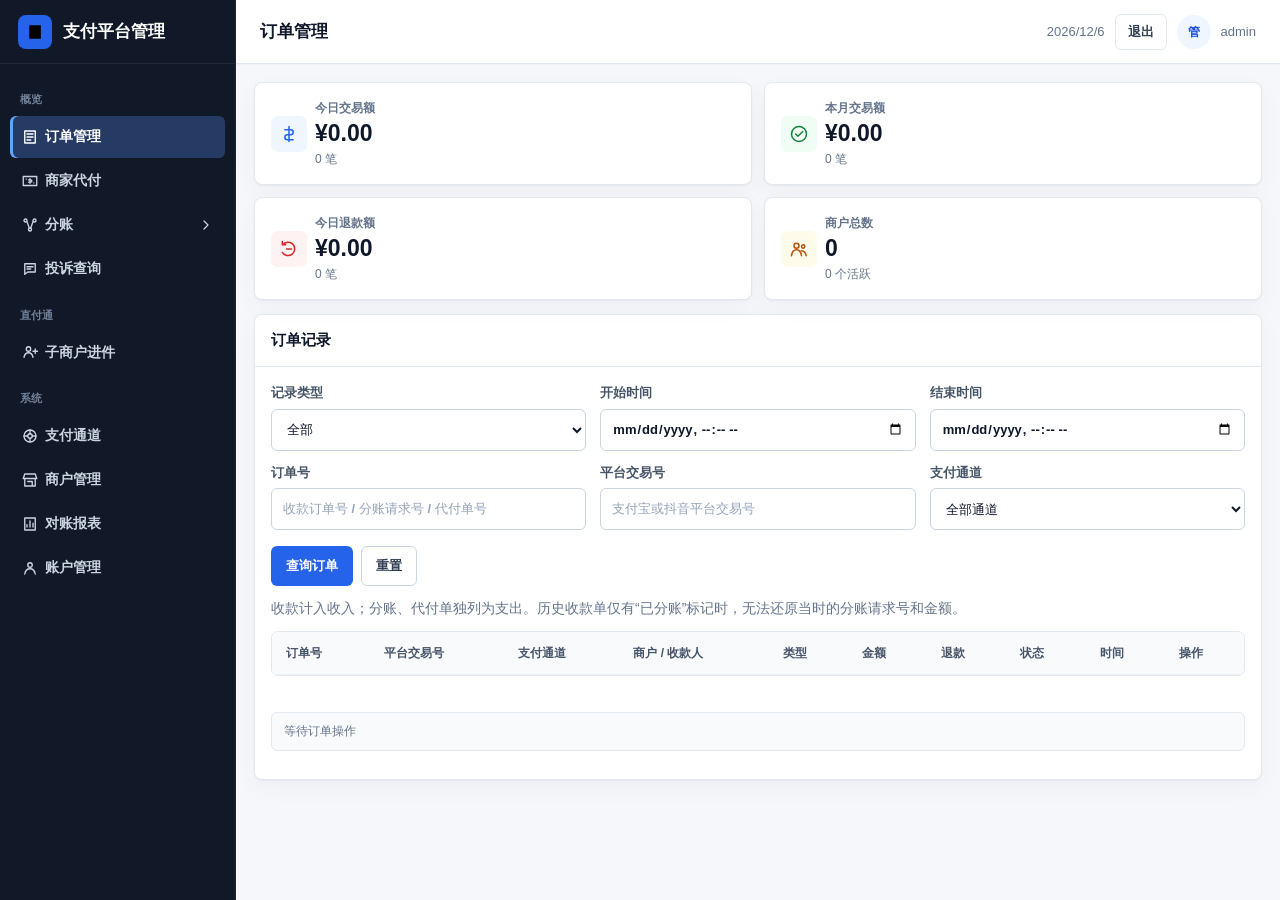
==== commit 3e2903c9: "Add Telegram receipt notifications with daily totals" ====
--- a/src/main/resources/static/index.html
+++ b/src/main/resources/static/index.html
@@ -813,6 +813,10 @@
       gap: 14px;
     }
 
+    #telegramNotifyForm .form-grid {
+      align-items: start;
+    }
+
     .scene-report-editor {
       display: grid;
       gap: 10px;
@@ -2151,6 +2155,14 @@
     .operation-result {
       border-radius: 6px;
       background: var(--surface-subtle);
+    }
+
+    .payout-query-feedback {
+      display: inline-block;
+      margin-left: 8px;
+      color: var(--muted);
+      font-size: 12px;
+      white-space: nowrap;
     }
 
     .work-grid {
@@ -2642,6 +2654,24 @@
               <div class="form-actions">
                 <button class="btn secondary" id="paymentPasswordBtn" type="button">设置支付密码</button>
               </div>
+            </div>
+          </section>
+          <section id="telegramNotifyPanel" class="panel wide-panel hidden">
+            <div class="panel-head"><h2 class="panel-title">收款提醒</h2></div>
+            <div class="panel-body">
+              <p class="muted">先把机器人加入 Telegram 群，再填写机器人密钥和接收群 ID。</p>
+              <form id="telegramNotifyForm">
+                <div class="form-grid">
+                  <div class="wide"><label class="check"><input id="telegramNotifyEnabled" type="checkbox" disabled>收款成功后提醒</label></div>
+                  <label>机器人密钥<input id="telegramNotifyToken" type="password" autocomplete="new-password" placeholder="填写机器人密钥" disabled><span class="muted" id="telegramNotifyTokenStatus">未设置</span></label>
+                  <label>接收群 ID<input id="telegramNotifyChatId" type="text" autocomplete="off" placeholder="例如 -1001234567890" disabled></label>
+                </div>
+                <div class="form-actions">
+                  <button class="btn" id="saveTelegramNotifyBtn" type="submit" disabled>保存</button>
+                  <button class="btn secondary" id="testTelegramNotifyBtn" type="button" disabled>发送测试提醒</button>
+                </div>
+              </form>
+              <p id="telegramNotifyResult" class="muted" role="status" aria-live="polite"></p>
             </div>
           </section>
         </div>
@@ -3473,11 +3503,15 @@
     profitShareBatchStop: false,
     profitShareBatchResults: [],
     payouts: [],
+    payoutQueries: new Map(),
+    payoutLoadSequence: 0,
     paymentPasswordConfigured: false,
     superAdministrator: false,
     superAdministratorUsername: "admin",
     administrators: [],
     adminDeleteTarget: null,
+    telegramNotifySettings: null,
+    telegramNotifyBusy: "",
     editingChannelId: null,
     editingMerchantId: null,
     productEditorChannelId: null,
@@ -3895,6 +3929,7 @@
     setText("accountCurrentRole", state.superAdministrator ? "超级管理员" : "普通管理员");
     $("accountAdministratorPanel").classList.toggle("hidden", !state.superAdministrator);
     $("accountPaymentPasswordPanel").classList.toggle("hidden", !state.superAdministrator);
+    renderTelegramNotifyControls();
     setText("accountPaymentPasswordStatus", state.paymentPasswordConfigured ? "已设置" : "未设置");
     setText("paymentPasswordBtn", state.paymentPasswordConfigured ? "修改支付密码" : "设置支付密码");
     const tableBody = $("accountTableBody");
@@ -3993,6 +4028,106 @@
     applyAdminSecurity(security);
     renderAccountManagement();
     return { message: "代付支付密码已保存" };
+  }
+
+  function telegramNotifyMessage(error, secret = "") {
+    let message = typeof error?.message === "string" ? error.message : "操作失败，请稍后重试";
+    if (secret) message = message.split(secret).join("[已隐藏]");
+    return message.replace(/\b\d{5,}:[A-Za-z0-9_-]{20,}\b/g, "[已隐藏]").slice(0, 180);
+  }
+
+  function setTelegramNotifyResult(message) {
+    $("telegramNotifyResult").textContent = message;
+  }
+
+  function renderTelegramNotifyControls() {
+    $("telegramNotifyPanel").classList.toggle("hidden", !state.superAdministrator);
+    const disabled = !state.superAdministrator || !state.telegramNotifySettings || Boolean(state.telegramNotifyBusy);
+    ["telegramNotifyEnabled", "telegramNotifyToken", "telegramNotifyChatId", "saveTelegramNotifyBtn"].forEach((id) => {
+      $(id).disabled = disabled;
+    });
+    $("testTelegramNotifyBtn").disabled = disabled || !state.telegramNotifySettings?.tokenConfigured || !state.telegramNotifySettings?.chatId;
+    $("saveTelegramNotifyBtn").textContent = state.telegramNotifyBusy === "save" ? "保存中…" : "保存";
+    $("testTelegramNotifyBtn").textContent = state.telegramNotifyBusy === "test" ? "发送中…" : "发送测试提醒";
+    $("telegramNotifyResult").setAttribute("aria-busy", String(Boolean(state.telegramNotifyBusy)));
+  }
+
+  function applyTelegramNotifySettings(settings) {
+    if (typeof settings?.enabled !== "boolean" || typeof settings?.tokenConfigured !== "boolean" || typeof settings?.chatId !== "string") {
+      throw { message: "收款提醒设置读取失败，请刷新页面重试" };
+    }
+    state.telegramNotifySettings = { enabled: settings.enabled, tokenConfigured: settings.tokenConfigured, chatId: settings.chatId };
+    $("telegramNotifyEnabled").checked = settings.enabled;
+    $("telegramNotifyChatId").value = settings.chatId;
+    $("telegramNotifyToken").value = "";
+    $("telegramNotifyToken").placeholder = settings.tokenConfigured ? "已设置，留空不修改" : "填写机器人密钥";
+    $("telegramNotifyTokenStatus").textContent = settings.tokenConfigured ? "已设置" : "未设置";
+  }
+
+  async function loadTelegramNotifySettings() {
+    if (!state.superAdministrator || state.telegramNotifyBusy) return;
+    state.telegramNotifyBusy = "load";
+    $("telegramNotifyToken").value = "";
+    renderTelegramNotifyControls();
+    setTelegramNotifyResult("正在读取设置…");
+    try {
+      const settings = await request("/api/v1/admin-notifications/telegram");
+      applyTelegramNotifySettings(settings);
+      const lastError = typeof settings.lastError === "string" ? settings.lastError.trim() : "";
+      setTelegramNotifyResult(lastError ? telegramNotifyMessage({ message: lastError }) : "");
+    } finally {
+      state.telegramNotifyBusy = "";
+      renderTelegramNotifyControls();
+    }
+  }
+
+  async function saveTelegramNotifySettings() {
+    if (!state.superAdministrator || !state.telegramNotifySettings || state.telegramNotifyBusy) return;
+    const botToken = $("telegramNotifyToken").value.trim();
+    const payload = { enabled: $("telegramNotifyEnabled").checked, chatId: $("telegramNotifyChatId").value.trim() };
+    if (botToken) payload.botToken = botToken;
+    if (payload.enabled && (!payload.chatId || (!state.telegramNotifySettings.tokenConfigured && !botToken))) {
+      setTelegramNotifyResult("请填写机器人密钥和接收群 ID");
+      return;
+    }
+    state.telegramNotifyBusy = "save";
+    $("telegramNotifyToken").value = "";
+    renderTelegramNotifyControls();
+    setTelegramNotifyResult("正在保存…");
+    try {
+      applyTelegramNotifySettings(await request("/api/v1/admin-notifications/telegram", { method: "PUT", body: JSON.stringify(payload) }));
+      setTelegramNotifyResult("已保存");
+    } catch (error) {
+      setTelegramNotifyResult(telegramNotifyMessage(error, botToken));
+    } finally {
+      state.telegramNotifyBusy = "";
+      renderTelegramNotifyControls();
+    }
+  }
+
+  async function testTelegramNotifySettings() {
+    if (!state.superAdministrator || !state.telegramNotifySettings || state.telegramNotifyBusy) return;
+    const saved = state.telegramNotifySettings;
+    if ($("telegramNotifyToken").value.trim() || $("telegramNotifyChatId").value.trim() !== saved.chatId || $("telegramNotifyEnabled").checked !== saved.enabled) {
+      setTelegramNotifyResult("请先保存修改，再发送测试提醒");
+      return;
+    }
+    if (!saved.tokenConfigured || !saved.chatId) {
+      setTelegramNotifyResult("请先保存机器人密钥和接收群 ID");
+      return;
+    }
+    state.telegramNotifyBusy = "test";
+    renderTelegramNotifyControls();
+    setTelegramNotifyResult("正在发送测试提醒…");
+    try {
+      const result = await request("/api/v1/admin-notifications/telegram/test", { method: "POST", body: "{}" });
+      setTelegramNotifyResult(result?.success === true ? "测试提醒已发送" : telegramNotifyMessage(result));
+    } catch (error) {
+      setTelegramNotifyResult(telegramNotifyMessage(error));
+    } finally {
+      state.telegramNotifyBusy = "";
+      renderTelegramNotifyControls();
+    }
   }
 
   function parseJson(id, fallback) {
@@ -5077,6 +5212,7 @@
     const type = operationTypeText(record);
     const attributes = `data-operation-type="${html(record.recordType)}" data-operation-no="${html(record.orderNo)}" data-operation-channel="${html(record.channelId || "")}"`;
     const amount = record.amount == null ? "金额未记录" : `−${money(record.amount)}`;
+    const querying = record.recordType === "PAYOUT" && payoutQueryState(record)?.busy;
     return `<tr>
       <td>${html(record.orderNo)}${record.relatedOutTradeNo ? `<div class="muted">原收款单 ${html(record.relatedOutTradeNo)}</div>` : ""}</td>
       <td class="muted">${html(record.tradeNo || "-")}</td>
@@ -5087,7 +5223,7 @@
       <td class="muted">不适用</td>
       <td><span class="status ${record.status === "SUCCESS" ? "success" : record.status === "FAILED" ? "refunded" : "pending"}">${operationStatusText(record)}</span></td>
       <td class="muted">${html(record.createdAt || "-")}</td>
-      <td><button class="btn secondary small" type="button" data-operation-action="detail" ${attributes}>查看结果</button>${record.recordType === "PAYOUT" ? `<button class="btn secondary small" type="button" data-operation-action="query" ${attributes}>查询原单</button>` : ""}</td>
+      <td><button class="btn secondary small" type="button" data-operation-action="detail" ${attributes}>查看结果</button>${record.recordType === "PAYOUT" ? `<button class="btn secondary small" type="button" data-operation-action="query" ${attributes}${querying ? " disabled" : ""}>${querying ? "查询中…" : "查询原单"}</button>${payoutQueryFeedback(record)}` : ""}</td>
     </tr>`;
   }
 
@@ -5095,25 +5231,17 @@
     const record = (state.orderOperations || []).find(item => item.recordType === button.dataset.operationType
       && item.orderNo === button.dataset.operationNo && (item.channelId || "") === button.dataset.operationChannel);
     if (!record) return;
-    const lines = [`${operationTypeText(record)}记录：${record.orderNo}`, `状态：${operationStatusText(record)}`,
+    if (button.dataset.operationAction === "query" && record.recordType === "PAYOUT") {
+      await handlePayoutQuery(button, record);
+      return;
+    }
+    const lines = [`本地${operationTypeText(record)}记录：${record.orderNo}`, `状态：${operationStatusText(record)}`,
       `金额：${record.amount == null ? "未记录" : money(record.amount)}（支出）`,
       `支付通道：${record.channelId || "-"}`, `平台单号：${record.tradeNo || "-"}`];
     if (record.relatedOutTradeNo) lines.push(`原收款单：${record.relatedOutTradeNo}`);
     if (record.recipient) lines.push(`收款人：${record.recipient}`);
     if (record.message) lines.push(`结果：${payoutBusinessText(record.message)}`);
     setDashboardResult({ message: lines.join("\n") });
-    if (button.dataset.operationAction === "query" && record.recordType === "PAYOUT") {
-      button.disabled = true;
-      try {
-        const data = await queryPayout(record.orderNo);
-        setDashboardResult({ message: payoutOperationSummary(data, "代付原单查询完成")
-          + (state.orderOperationsError ? "\n记录刷新失败，请刷新列表，不要重复转账。" : "") });
-      } catch (error) {
-        setDashboardResult({ message: `原单查询失败：${error?.message || "请稍后重试"}。请勿重新转账。` });
-      } finally {
-        button.disabled = false;
-      }
-    }
     $("dashboardResult")?.scrollIntoView?.({ block: "nearest" });
   }
 
@@ -6547,23 +6675,27 @@
         <td class="amount-green">${money(payout.amount)}</td>
         <td>${payoutStatusBadge(payout.status)}</td>
         <td>${html(payout.platformOrderNo || payout.platformFundOrderNo || "-")}</td>
-            <td>${html(payoutBusinessText(payout.failReason || payout.message || payout.code))}</td>
+        <td>${payoutQueryFeedback(payout) || `<span title="${html(payoutBusinessText(payout.failReason || payout.message || payout.code))}">${html(payoutQueryHeading(payout.status))}</span>`}</td>
         <td class="muted">${html(payout.updatedAt || payout.createdAt || "-")}</td>
-        <td><button class="btn secondary small" type="button" data-payout-query="${html(payout.outBizNo)}">查询原单</button></td>
+        <td><button class="btn secondary small" type="button" data-payout-query="${html(payout.outBizNo)}" data-payout-provider="${html(payout.provider || "")}" data-payout-channel="${html(payout.channelId || "")}"${payoutQueryState(payout)?.busy ? " disabled" : ""}>${payoutQueryState(payout)?.busy ? "查询中…" : "查询原单"}</button></td>
       </tr>
     `).join("");
   }
 
   async function loadPayouts() {
+    const sequence = (state.payoutLoadSequence || 0) + 1;
+    state.payoutLoadSequence = sequence;
     const data = await request("/api/v1/payouts?limit=200");
+    if (sequence !== state.payoutLoadSequence) return false;
     state.payouts = Array.isArray(data) ? data : [];
     renderPayouts();
-  }
-
-  async function refreshAfterPayout() {
+    return true;
+  }
+
+  async function refreshAfterPayout(showFailure = true) {
     const results = await Promise.allSettled([loadPayouts(), loadOrders()]);
     if (results.some(result => result.status === "rejected") || state.orderOperationsError) {
-      $("payoutResult").textContent += "\n\n记录刷新失败；以上操作结果仍有效，请刷新记录核对，不要重复转账。";
+      if (showFailure) $("payoutResult").textContent += "\n\n记录刷新失败；以上操作结果仍有效，请刷新记录核对，不要重复转账。";
       return false;
     }
     return true;
@@ -6691,15 +6823,92 @@
     }
   }
 
-  async function queryPayout(outBizNo) {
-    const data = await request(`/api/v1/payouts/${encodeURIComponent(outBizNo)}/query`, {
-      method: "POST",
-      timeoutMs: 30000,
-      body: "{}"
-    });
-    $("payoutResult").textContent = payoutOperationSummary(data, "代付原单查询完成");
-    await refreshAfterPayout();
-    return data;
+  function payoutQueryKey(record) {
+    return JSON.stringify([record.provider || "", record.channelId || "", record.outBizNo || record.orderNo]);
+  }
+
+  function payoutQueryState(record) {
+    return state.payoutQueries?.get(payoutQueryKey(record));
+  }
+
+  function payoutQueryFeedback(record) {
+    const query = payoutQueryState(record);
+    return query ? `<span class="payout-query-feedback" role="status" aria-live="polite" aria-busy="${query.busy}" title="${html(query.detail || query.message)}">${html(query.message)}</span>` : "";
+  }
+
+  function publishPayoutQuery() {
+    renderPayouts();
+    renderOrders();
+  }
+
+  function payoutQueryHeading(status) {
+    switch (normalizeStatusCode(status)) {
+      case "SUCCESS": return "成功";
+      case "FAILED": return "失败";
+      case "PROCESSING": return "处理中";
+      default: return "待确认";
+    }
+  }
+
+  async function handlePayoutQuery(button, record) {
+    if (button.disabled) return;
+    button.disabled = true;
+    button.textContent = "查询中…";
+    try {
+      await queryPayout(record.outBizNo || record.orderNo, record);
+    } catch (_) {
+      // queryPayout keeps the error beside this original record.
+    } finally {
+      button.disabled = false;
+      button.textContent = "查询原单";
+    }
+  }
+
+  function queryPayout(outBizNo, originalRecord) {
+    const record = originalRecord || (state.payouts || []).find(item => item.outBizNo === outBizNo)
+      || (state.orderOperations || []).find(item => item.recordType === "PAYOUT" && item.orderNo === outBizNo)
+      || { outBizNo };
+    // Capture original identity before any list refresh or form changes.
+    const identity = { outBizNo, provider: record.provider || "", channelId: record.channelId || "" };
+    const key = payoutQueryKey(identity);
+    if (!state.payoutQueries) state.payoutQueries = new Map();
+    const existing = state.payoutQueries.get(key);
+    if (existing?.busy) {
+      publishPayoutQuery();
+      return existing.promise;
+    }
+    const query = { key, busy: true, message: "查询中" };
+    state.payoutQueries.set(key, query);
+    publishPayoutQuery();
+    query.promise = (async () => {
+      try {
+        const data = await request(`/api/v1/payouts/${encodeURIComponent(outBizNo)}/query`, {
+          method: "POST", timeoutMs: 30000, body: "{}"
+        });
+        if (!data || data.outBizNo !== outBizNo || (identity.provider && data.provider !== identity.provider)
+            || (identity.channelId && data.channelId !== identity.channelId)) {
+          throw new Error("平台返回的原单、平台或通道信息不匹配，需人工核对");
+        }
+        query.message = payoutQueryHeading(data.status);
+        query.detail = payoutBusinessText(data.failReason || data.message || data.code, query.message);
+        publishPayoutQuery();
+        let refreshed = false;
+        try { refreshed = await refreshAfterPayout(false); } catch (_) { /* Keep the confirmed query result. */ }
+        if (!refreshed) {
+          query.message += "（刷新失败）";
+          query.detail += "；列表刷新失败，以上查询结果仍有效。";
+        }
+        return data;
+      } catch (error) {
+        query.message = "查询失败";
+        query.detail = payoutBusinessText(error?.message, "此次查询未确认结果");
+        throw error;
+      } finally {
+        query.busy = false;
+        publishPayoutQuery();
+      }
+    })();
+    return query.promise;
   }
 
   function renderChannelChecks() {
@@ -7700,6 +7909,13 @@
 
   $("paymentPasswordBtn").addEventListener("click", openPaymentPasswordModal);
 
+  $("telegramNotifyForm").addEventListener("submit", async (event) => {
+    event.preventDefault();
+    await saveTelegramNotifySettings();
+  });
+
+  $("testTelegramNotifyBtn").addEventListener("click", testTelegramNotifySettings);
+
   $("logoutBtn").addEventListener("click", async () => {
     try {
       await logoutAdmin();
@@ -7846,14 +8062,9 @@
   $("payoutTableBody").addEventListener("click", (event) => {
     const button = event.target.closest("[data-payout-query]");
     if (!button) return;
-    button.disabled = true;
-    queryPayout(button.dataset.payoutQuery)
-      .catch((error) => {
-        $("payoutResult").textContent = payoutErrorSummary(error);
-      })
-      .finally(() => {
-        button.disabled = false;
-      });
+    const record = state.payouts.find(item => item.outBizNo === button.dataset.payoutQuery
+      && (item.provider || "") === button.dataset.payoutProvider && (item.channelId || "") === button.dataset.payoutChannel);
+    if (record) handlePayoutQuery(button, record);
   });
 
   $("closeProfitShareConfirmBtn").addEventListener("click", () => closeProfitShareConfirm(false));
@@ -8450,6 +8661,7 @@
       loadMerchants(),
       loadOnboardingRecords(),
       loadComplaintAutoStatus(),
+      loadTelegramNotifySettings().catch((error) => setTelegramNotifyResult(telegramNotifyMessage(error))),
       loadPayouts().catch((error) => {
         $("payoutResult").textContent = payoutErrorSummary(error);
         renderPayouts();
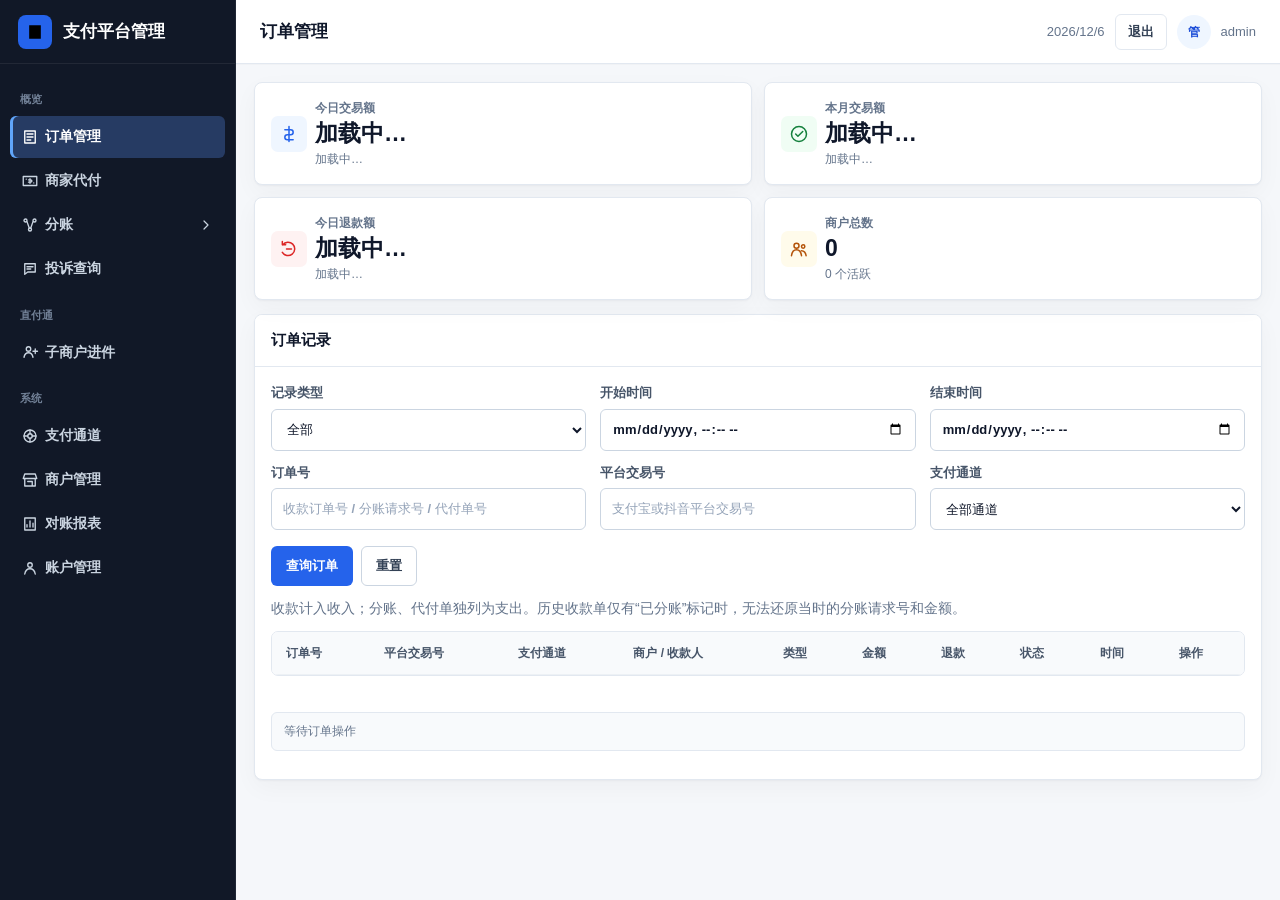
==== commit 814a41a7: "Fix payment callback validation, capture accounting and reporting Preserve explicit capture identiti" ====
--- a/src/main/resources/static/index.html
+++ b/src/main/resources/static/index.html
@@ -3047,9 +3047,9 @@
           <div class="panel-head"><h2 class="panel-title">对账报表</h2><button class="btn secondary">导出 CSV</button></div>
           <div class="panel-body">
             <div class="stat-row">
-              <div class="small-stat"><span>应结算</span><strong id="reportReceivable">¥0.00</strong></div>
-              <div class="small-stat"><span>手续费</span><strong id="reportFee">¥0.00</strong></div>
-              <div class="small-stat"><span>差错单</span><strong id="reportMismatch">0</strong></div>
+              <div class="small-stat"><span>预计应结算</span><strong id="reportReceivable">加载中…</strong></div>
+              <div class="small-stat"><span>预计手续费</span><strong id="reportFee">加载中…</strong></div>
+              <div class="small-stat"><span>差错单</span><strong id="reportMismatch">未确认</strong></div>
             </div>
             <div class="table-wrap" style="margin-top:18px"><table><thead><tr><th>日期</th><th>支付笔数</th><th>支付金额</th><th>退款金额</th><th>结算状态</th></tr></thead><tbody id="reportRows"></tbody></table></div>
           </div>
@@ -3227,10 +3227,10 @@
           <tbody id="merchantDetailOrderRows"></tbody>
         </table>
       </div>
-      <h4 class="panel-title" style="margin-top:18px">结算记录</h4>
+      <h4 class="panel-title" style="margin-top:18px">按订单日期汇总</h4>
       <div class="table-wrap" style="margin-top:10px">
         <table>
-          <thead><tr><th>结算批次</th><th>日期</th><th>交易金额</th><th>退款金额</th><th>手续费</th><th>结算金额</th><th>状态</th></tr></thead>
+          <thead><tr><th>结算批次</th><th>日期</th><th>交易金额</th><th>退款金额</th><th>手续费</th><th>预计结算金额</th><th>结算状态</th></tr></thead>
           <tbody id="merchantSettlementRows"></tbody>
         </table>
       </div>
@@ -3488,6 +3488,9 @@
     orderOperations: [],
     orderOperationsError: "",
     orderLoadSequence: 0,
+    financialSummary: null,
+    financialSummaryError: "",
+    financialSummaryLoadSequence: 0,
     orderPage: 1,
     orderPageSize: 10,
     merchants: [],
@@ -4215,7 +4218,8 @@
       && order?.preauthUnfreezeRemainingAmount !== "") {
       return Math.max(Number(order.preauthUnfreezeRemainingAmount || 0), 0);
     }
-    return Math.max(orderAmountValue(order) - preauthUnfrozenAmountValue(order), 0);
+    return Math.max(orderAmountValue(order) - preauthUnfrozenAmountValue(order)
+      - Number(order?.preauthCapturedAmount || 0), 0);
   }
 
   function paidOrder(order) {
@@ -4273,71 +4277,86 @@
     renderReports();
   }
 
+  async function loadFinancialSummary() {
+    const sequence = ++state.financialSummaryLoadSequence;
+    state.financialSummary = null;
+    state.financialSummaryError = "";
+    refreshSummaryViews();
+    try {
+      const now = new Date();
+      const params = new URLSearchParams({ today: localDateText(now), month: localMonthText(now) });
+      const summary = await request(`/api/v1/orders/summary?${params}`);
+      const numeric = value => value !== null && value !== "" && value !== undefined && Number.isFinite(Number(value));
+      const amounts = ["todayTradeAmount", "monthTradeAmount", "todayRefundAmount", "reportReceivable", "reportFee"];
+      const counts = ["todayTradeCount", "monthTradeCount", "todayRefundCount"];
+      if (!summary || !amounts.every(key => numeric(summary[key]))
+          || !counts.every(key => numeric(summary[key]) && Number.isInteger(Number(summary[key])) && Number(summary[key]) >= 0)
+          || !Array.isArray(summary.reportRows)
+          || !summary.reportRows.every(row => row && (row.date === "时间未记录" || /^\d{4}-\d{2}-\d{2}$/.test(row.date))
+            && numeric(row.count) && Number.isInteger(Number(row.count)) && Number(row.count) >= 0
+            && numeric(row.payAmount) && numeric(row.refundAmount))) {
+        throw { message: "统计数据返回格式异常，请重新加载" };
+      }
+      if (sequence !== state.financialSummaryLoadSequence) return false;
+      state.financialSummary = summary;
+      return true;
+    } catch (error) {
+      if (sequence !== state.financialSummaryLoadSequence) return false;
+      state.financialSummary = null;
+      state.financialSummaryError = "统计加载失败，请重新查询订单或刷新页面。";
+      return false;
+    } finally {
+      if (sequence === state.financialSummaryLoadSequence) refreshSummaryViews();
+    }
+  }
+
   function renderDashboardMetrics() {
-    const today = localDateText();
-    const month = localMonthText();
-    const todayCompleted = state.orders.filter((order) => paidOrder(order) && orderDate(order) === today);
-    const monthCompleted = state.orders.filter((order) => paidOrder(order) && orderDate(order).startsWith(month));
-    const todayRefunded = state.orders.filter((order) => refundedAmountValue(order) > 0 && orderDate(order) === today);
+    const summary = state.financialSummary;
+    const unavailable = state.financialSummaryError ? "加载失败" : "加载中…";
     const activeMerchants = state.merchants.filter((merchant) => merchant.status !== "停用");
 
-    setText("todayTradeAmount", money(sumAmounts(todayCompleted, () => true)));
-    setText("todayTradeCount", `${todayCompleted.length} 笔`);
-    setText("monthTradeAmount", money(sumAmounts(monthCompleted, () => true)));
-    setText("monthTradeCount", `${monthCompleted.length} 笔`);
-    setText("todayRefundAmount", money(sumRefundedAmounts(todayRefunded)));
-    setText("todayRefundCount", `${todayRefunded.length} 笔`);
+    setText("todayTradeAmount", summary ? money(summary.todayTradeAmount) : unavailable);
+    setText("todayTradeCount", summary ? `${summary.todayTradeCount} 笔` : unavailable);
+    setText("monthTradeAmount", summary ? money(summary.monthTradeAmount) : unavailable);
+    setText("monthTradeCount", summary ? `${summary.monthTradeCount} 笔` : unavailable);
+    setText("todayRefundAmount", summary ? money(summary.todayRefundAmount) : unavailable);
+    setText("todayRefundCount", summary ? `${summary.todayRefundCount} 笔` : unavailable);
     setText("merchantTotal", String(state.merchants.length));
     setText("merchantActive", `${activeMerchants.length} 个活跃`);
   }
 
   function renderReports() {
-    const completedOrders = state.orders.filter(paidOrder);
-    const completedAmount = sumAmounts(completedOrders, () => true);
-    const refundedAmount = sumRefundedAmounts(state.orders);
-    const feeAmount = completedOrders.reduce((total, order) => total + orderFee(order), 0);
-    const rowsByDate = new Map();
-
-    state.orders.forEach((order) => {
-      const date = orderDate(order);
-      if (!date) return;
-      if (!rowsByDate.has(date)) {
-        rowsByDate.set(date, { date, count: 0, payAmount: 0, refundAmount: 0 });
-      }
-      const row = rowsByDate.get(date);
-      if (paidOrder(order)) {
-        row.count += 1;
-        row.payAmount += orderAmountValue(order);
-      }
-      if (refundedAmountValue(order) > 0) {
-        row.refundAmount += refundedAmountValue(order);
-      }
-    });
-
-    setText("reportReceivable", money(Math.max(completedAmount - refundedAmount - feeAmount, 0)));
-    setText("reportFee", money(feeAmount));
-    setText("reportMismatch", "0");
+    const summary = state.financialSummary;
+    const unavailable = state.financialSummaryError ? "加载失败" : "加载中…";
+    setText("reportReceivable", summary ? money(summary.reportReceivable) : unavailable);
+    setText("reportFee", summary ? money(summary.reportFee) : unavailable);
+    setText("reportMismatch", summary ? (Number.isInteger(summary.reportMismatch) && summary.reportMismatch >= 0
+      ? String(summary.reportMismatch) : "未确认") : unavailable);
 
     const reportRows = $("reportRows");
     if (!reportRows) return;
-    const rows = Array.from(rowsByDate.values())
-      .filter((row) => row.count > 0 || row.refundAmount > 0)
-      .sort((left, right) => right.date.localeCompare(left.date));
+    if (!summary) {
+      reportRows.innerHTML = `<tr><td colspan="5" class="muted">${html(state.financialSummaryError || "统计加载中…")}</td></tr>`;
+      return;
+    }
+    const rows = summary.reportRows.slice().sort((left, right) => left.date === "时间未记录" ? 1
+      : right.date === "时间未记录" ? -1 : right.date.localeCompare(left.date));
 
     if (!rows.length) {
       reportRows.innerHTML = '<tr><td colspan="5" class="muted">暂无对账数据</td></tr>';
       return;
     }
 
-    reportRows.innerHTML = rows.map((row, index) => {
-      const settled = index > 0;
+    reportRows.innerHTML = rows.map((row) => {
+      const settled = row.settlementStatus === "SETTLED";
+      const status = settled ? "已结算" : row.settlementStatus === "PENDING" ? "待结算" : "未确认";
       return `
         <tr>
           <td>${html(row.date)}</td>
-          <td>${row.count}</td>
+          <td>${html(row.count)}</td>
           <td>${money(row.payAmount)}</td>
           <td>${money(row.refundAmount)}</td>
-          <td><span class="status ${settled ? "success" : "pending"}">${settled ? "已结算" : "待结算"}</span></td>
+          <td><span class="status ${settled ? "success" : "pending"}">${status}</span></td>
         </tr>
       `;
     }).join("");
@@ -4451,6 +4470,7 @@
     renderOrders();
     renderProfitShareOrders();
     refreshSummaryViews();
+    void loadFinancialSummary();
     return true;
   }
 
@@ -4516,7 +4536,7 @@
     const data = await request("/api/v1/merchants");
     state.merchants = Array.isArray(data) ? data : data.value || [];
     renderMerchants();
-    refreshSummaryViews();
+    void loadFinancialSummary();
   }
 
   async function loadOnboardingRecords() {
@@ -4740,8 +4760,8 @@
       <div class="small-stat"><span>退款金额</span><strong>${money(summary.refundedAmount)}</strong></div>
       <div class="small-stat"><span>冻结金额</span><strong>${money(summary.frozenAmount)}</strong></div>
       <div class="small-stat"><span>未支付金额</span><strong>${money(summary.unpaidAmount)}</strong></div>
-      <div class="small-stat"><span>手续费</span><strong>${money(summary.feeAmount)}</strong></div>
-      <div class="small-stat"><span>应结算</span><strong>${money(summary.settlementAmount)}</strong></div>
+      <div class="small-stat"><span>预计手续费</span><strong>${money(summary.feeAmount)}</strong></div>
+      <div class="small-stat"><span>预计应结算</span><strong>${money(summary.settlementAmount)}</strong></div>
     `;
   }
 
@@ -4773,14 +4793,13 @@
       item.refunded += refundedAmountValue(order);
     });
     const dates = Array.from(grouped.values()).sort((left, right) => right.date.localeCompare(left.date));
-    const latestDate = dates[0]?.date || "";
     const rows = dates.map((item) => {
       const fee = item.completed * Number(merchant.feeRate || 0) / 100;
       const settlement = Math.max(item.completed - item.refunded - fee, 0);
-      const status = merchant.settlementStatus === "已结算" || item.date < latestDate ? "已结算" : "待结算";
+      const status = "未确认";
       return `
         <tr>
-          <td>SETTLE-${html(merchant.merchantId)}-${html(item.date.replaceAll("-", ""))}</td>
+          <td>-</td>
           <td>${html(item.date)}</td>
           <td class="amount-green">${money(item.completed)}</td>
           <td>${money(item.refunded)}</td>
@@ -4790,7 +4809,7 @@
         </tr>
       `;
     }).join("");
-    $("merchantSettlementRows").innerHTML = rows || '<tr><td colspan="7" class="muted">暂无结算记录</td></tr>';
+    $("merchantSettlementRows").innerHTML = rows || '<tr><td colspan="7" class="muted">暂无交易汇总</td></tr>';
   }
 
   function closeMerchantDetail() {
@@ -5030,7 +5049,7 @@
     if (!order.preAuthorization || order.status !== "FROZEN") {
       throw { message: "只有冻结中的预授权订单可以转支付。" };
     }
-    const captureAmount = preauthUnfreezeRemainingAmountValue(order) || orderAmountValue(order);
+    const captureAmount = preauthUnfreezeRemainingAmountValue(order);
     if (captureAmount <= 0) {
       throw { message: "订单已无可转支付金额。" };
     }
@@ -5052,8 +5071,14 @@
       throw gatewayFailure("支付宝预授权转支付", gateway);
     }
     mergeOrderIntoState(data.order);
-    setDashboardResult({ message: `预授权转支付已完成：${order.outTradeNo}，金额 ${money(captureAmount)}`, response: gateway });
-    await refreshOrdersAfterMutation(order.outTradeNo, (latest) => !latest.preAuthorization || latest.status !== "FROZEN");
+    mergeOrderIntoState(data.captureOrder);
+    const captureOrderNo = data.captureOrder?.outTradeNo || gateway.outTradeNo || captureOutTradeNo;
+    const completed = gateway.status === "SUCCESS";
+    setDashboardResult({ message: completed
+      ? `预授权扣款已完成：${captureOrderNo}，金额 ${money(captureAmount)}。原冻结单 ${order.outTradeNo} 保留。`
+      : `预授权扣款结果确认中：${captureOrderNo}，金额 ${money(captureAmount)}。请查询这笔扣款记录，勿重复提交。`,
+      response: gateway });
+    await refreshOrdersAfterMutation(captureOrderNo, (latest) => paidOrder(latest) || latest.status === "CLOSED");
   }
 
   async function unfreezePreauthOrder(outTradeNo) {
@@ -8652,6 +8677,7 @@
   renderTopbarDate();
   renderDefaultComplaintTimes();
   renderComplaintRecords();
+  refreshSummaryViews();
   setInterval(() => loadComplaintAutoStatus().catch(() => {}), 30000);
 
   checkAdminSession()
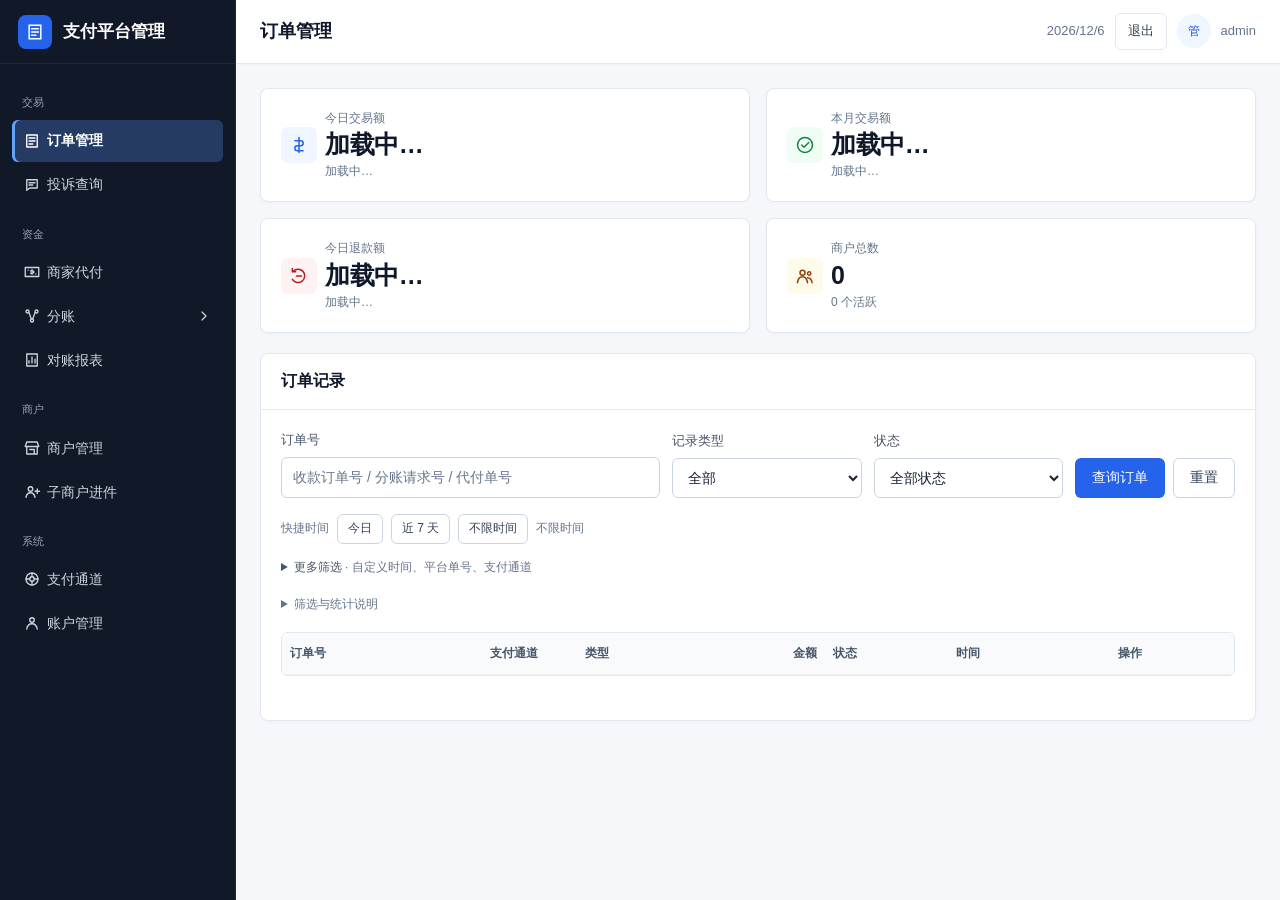
==== commit 7d5e24b8: "Refresh payment console and merchant UI with responsive workflows" ====
--- a/src/main/resources/static/index.html
+++ b/src/main/resources/static/index.html
@@ -2337,8 +2337,9 @@
       }
     }
   </style>
+  <link rel="stylesheet" href="ui-theme.css?ui=20261025">
 </head>
-<body>
+<body class="ui-admin">
 <svg aria-hidden="true" style="display:none">
   <symbol id="icon-brand" viewBox="0 0 24 24"><path d="M5 4h14v16H5zM8 8h8M8 12h8M8 16h5"/></symbol>
   <symbol id="icon-orders" viewBox="0 0 24 24"><path d="M5 4h14v16H5zM8 8h8M8 12h8M8 16h5"/></symbol>
@@ -2363,8 +2364,10 @@
       <span>支付平台管理</span>
     </div>
     <nav class="nav" aria-label="主导航">
-      <div class="nav-title">概览</div>
+      <div class="nav-title">交易</div>
       <button class="nav-btn active" data-page="dashboard"><span class="nav-icon"><svg aria-hidden="true"><use href="#icon-orders"></use></svg></span><span>订单管理</span></button>
+      <button class="nav-btn" data-page="complaints"><span class="nav-icon"><svg aria-hidden="true"><use href="#icon-complaint"></use></svg></span><span>投诉查询</span></button>
+      <div class="nav-title">资金</div>
       <button class="nav-btn" data-page="payouts"><span class="nav-icon"><svg aria-hidden="true"><use href="#icon-banknote"></use></svg></span><span>商家代付</span></button>
       <div class="nav-group" data-nav-group="sharing">
         <button class="nav-group-toggle" type="button" data-nav-toggle="sharing" aria-expanded="false">
@@ -2375,13 +2378,12 @@
           <button class="nav-btn nav-child" data-page="sharing-relations"><span>分账关系</span></button>
         </div>
       </div>
-      <button class="nav-btn" data-page="complaints"><span class="nav-icon"><svg aria-hidden="true"><use href="#icon-complaint"></use></svg></span><span>投诉查询</span></button>
-      <div class="nav-title">直付通</div>
+      <button class="nav-btn" data-page="reports"><span class="nav-icon"><svg aria-hidden="true"><use href="#icon-report"></use></svg></span><span>对账报表</span></button>
+      <div class="nav-title">商户</div>
+      <button class="nav-btn" data-page="merchants"><span class="nav-icon"><svg aria-hidden="true"><use href="#icon-merchants"></use></svg></span><span>商户管理</span></button>
       <button class="nav-btn" data-page="onboard"><span class="nav-icon"><svg aria-hidden="true"><use href="#icon-onboard"></use></svg></span><span>子商户进件</span></button>
       <div class="nav-title">系统</div>
       <button class="nav-btn" data-page="channels"><span class="nav-icon"><svg aria-hidden="true"><use href="#icon-channel"></use></svg></span><span>支付通道</span></button>
-      <button class="nav-btn" data-page="merchants"><span class="nav-icon"><svg aria-hidden="true"><use href="#icon-merchants"></use></svg></span><span>商户管理</span></button>
-      <button class="nav-btn" data-page="reports"><span class="nav-icon"><svg aria-hidden="true"><use href="#icon-report"></use></svg></span><span>对账报表</span></button>
       <button class="nav-btn" data-page="accounts"><span class="nav-icon"><svg aria-hidden="true"><use href="#icon-account"></use></svg></span><span>账户管理</span></button>
     </nav>
   </aside>
@@ -2442,7 +2444,8 @@
           </div>
           <div class="panel-body">
             <form id="orderFilterForm">
-              <div class="form-grid order-filter-grid">
+              <div class="form-grid order-filter-primary">
+                <label class="order-search-field">订单号<input id="orderOutTradeNo" placeholder="收款订单号 / 分账请求号 / 代付单号"></label>
                 <label>记录类型
                   <select id="orderRecordType">
                     <option value="ALL">全部</option>
@@ -2451,22 +2454,45 @@
                     <option value="PAYOUT">代付</option>
                   </select>
                 </label>
-                <label>开始时间<input id="orderBeginTime" type="datetime-local"></label>
-                <label>结束时间<input id="orderEndTime" type="datetime-local"></label>
-                <label>订单号<input id="orderOutTradeNo" placeholder="收款订单号 / 分账请求号 / 代付单号"></label>
-                <label>平台交易号<input id="orderTradeNo" placeholder="支付宝或抖音平台交易号"></label>
-                <label>支付通道
-                  <select id="orderChannelFilter">
-                    <option value="">全部通道</option>
+                <label>状态
+                  <select id="orderStatusFilter">
+                    <option value="ALL">全部状态</option>
+                    <option value="CONFIRMED">已完成 / 成功</option>
+                    <option value="UNPAID">未支付</option>
+                    <option value="PROCESSING">处理中</option>
+                    <option value="FAILED">失败 / 已关闭</option>
+                    <option value="REFUND">含退款</option>
+                    <option value="FROZEN">预授权冻结 / 已解冻</option>
+                    <option value="UNKNOWN">结果待核对</option>
                   </select>
                 </label>
+                <div class="form-actions filter-submit-actions">
+                  <button class="btn" id="queryOrdersBtn" type="submit">查询订单</button>
+                  <button class="btn secondary" id="resetOrderFilterBtn" type="button">重置</button>
+                </div>
               </div>
-              <div class="form-actions">
-                <button class="btn" id="queryOrdersBtn" type="submit">查询订单</button>
-                <button class="btn secondary" id="resetOrderFilterBtn" type="button">重置</button>
+              <div class="order-quick-filters">
+                <span class="muted">快捷时间</span>
+                <button class="btn secondary small" type="button" data-order-range="today">今日</button>
+                <button class="btn secondary small" type="button" data-order-range="week">近 7 天</button>
+                <button class="btn secondary small" type="button" data-order-range="all">不限时间</button>
+                <span id="orderDateSummary" class="muted">不限时间</span>
               </div>
+              <details class="order-filter-more" id="orderAdvancedFilters">
+                <summary>更多筛选<span class="muted"> · 自定义时间、平台单号、支付通道</span></summary>
+                <div class="form-grid order-filter-grid">
+                  <label>开始时间<input id="orderBeginTime" type="datetime-local" step="1"></label>
+                  <label>结束时间<input id="orderEndTime" type="datetime-local" step="1"></label>
+                  <label>平台交易号<input id="orderTradeNo" placeholder="支付宝或抖音平台交易号"></label>
+                  <label>支付通道<select id="orderChannelFilter"><option value="">全部通道</option></select></label>
+                </div>
+              </details>
             </form>
-            <p class="muted" style="margin:12px 0">收款计入收入；分账、代付单独列为支出。历史收款单仅有“已分账”标记时，无法还原当时的分账请求号和金额。</p>
+            <details class="order-filter-explanation">
+              <summary>筛选与统计说明</summary>
+              <p class="order-filter-note muted" id="orderFilterNote">状态仅筛选已加载记录；快捷日期使用北京时间。上方统计为全平台汇总，不随列表筛选变化。</p>
+              <p class="muted">收款计入收入；分账、代付单独列为支出。历史收款单仅有“已分账”标记时，无法还原当时的分账请求号和金额。</p>
+            </details>
             <p id="orderOperationsError" class="operation-result refund-error hidden" role="alert"></p>
             <div class="table-wrap">
               <table>
@@ -2488,7 +2514,7 @@
               </table>
             </div>
             <div id="orderPagination" class="pagination"></div>
-            <pre id="dashboardResult" class="operation-result">等待订单操作</pre>
+            <pre id="dashboardResult" class="operation-result hidden" role="status" aria-live="polite"></pre>
           </div>
         </section>
       </section>
@@ -2984,7 +3010,7 @@
               <div class="form-actions" style="margin:0">
                 <button class="btn" id="toggleAddChannelBtn">新增通道</button>
                 <button class="btn secondary" id="refreshChannelsBtn">刷新</button>
-                <button class="btn" id="enableAllBtn">启用全部</button>
+                <button class="btn secondary" id="enableAllBtn">启用全部</button>
               </div>
             </div>
             <div class="panel-body">
@@ -2993,15 +3019,11 @@
                 <table class="channel-table">
                   <thead>
                     <tr>
-                      <th>开关</th>
                       <th>通道</th>
-                      <th>AppID</th>
-                      <th>SMID</th>
-                      <th>密钥</th>
-                      <th>今日</th>
+                      <th>平台</th>
+                      <th>状态</th>
                       <th>支持产品</th>
-                      <th>最小金额</th>
-                      <th>最大金额</th>
+                      <th>单笔限额</th>
                       <th>操作</th>
                     </tr>
                   </thead>
@@ -3238,6 +3260,17 @@
   </section>
 </div>
 
+<div id="orderDetailOverlay" class="order-detail-overlay hidden" aria-hidden="true">
+  <section class="order-detail-drawer" role="dialog" aria-modal="true" aria-labelledby="orderDetailTitle" tabindex="-1">
+    <div class="order-detail-head">
+      <div><span class="muted">交易记录</span><h2 id="orderDetailTitle">订单详情</h2></div>
+      <button class="btn secondary small" id="closeOrderDetailBtn" type="button">关闭</button>
+    </div>
+    <div id="orderDetailBody" class="order-detail-body"></div>
+    <div class="order-detail-footer"><span id="orderDetailFeedback" role="status" aria-live="polite"></span><button class="btn secondary" id="copyOrderDetailBtn" type="button">复制订单号</button></div>
+  </section>
+</div>
+
 <div id="addChannelPanel" class="channel-modal hidden" aria-hidden="true">
   <section class="channel-dialog" role="dialog" aria-modal="true" aria-labelledby="channelModalTitle">
     <div class="channel-modal-head">
@@ -3247,6 +3280,12 @@
     <div class="channel-modal-body">
       <form id="addChannelForm" class="add-channel-form">
         <input id="channelFormMode" type="hidden" value="create">
+        <section id="channelEditorOptions" class="channel-editor-options hidden" aria-labelledby="channelEditorOptionsTitle">
+          <h4 id="channelEditorOptionsTitle">启用支付产品</h4>
+          <div id="channelEditorProducts" class="product-checks"></div>
+          <p class="muted">支付产品随本次修改一起保存。切换收款码使用的产品，请返回列表点击“收款码”。</p>
+        </section>
+        <h4 class="channel-form-section-title">通道资料与凭证</h4>
         <div class="channel-form-grid">
           <label>通道编号<input id="newChannelId" required placeholder="例如 ali-store-01"></label>
           <label>通道类型
@@ -3422,6 +3461,8 @@
       <button class="btn secondary small" id="closeQrBtn" type="button">关闭</button>
     </div>
     <div class="qr-body">
+      <div id="qrProductPicker"></div>
+      <p class="muted">仅切换当前浏览器的收款码产品，不修改通道配置。</p>
       <img id="qrImage" class="qr-image" alt="收银台二维码">
       <div id="qrLink" class="qr-link"></div>
     </div>
@@ -3493,6 +3534,8 @@
     financialSummaryLoadSequence: 0,
     orderPage: 1,
     orderPageSize: 10,
+    orderDetailRecord: null,
+    orderDetailTrigger: null,
     merchants: [],
     onboardingRecords: [],
     complaintAuto: null,
@@ -3699,6 +3742,7 @@
   function setDashboardResult(value) {
     const element = $("dashboardResult");
     if (!element) return;
+    element.classList.remove("hidden");
     if (value && typeof value === "object" && value.message) {
       element.textContent = value.message + (value.response ? `\n${json(value.response)}` : "");
       return;
@@ -4190,7 +4234,8 @@
   }
 
   function money(value) {
-    return `¥${Number(value || 0).toFixed(2)}`;
+    const amount = Number(value || 0);
+    return Number.isFinite(amount) ? `¥${amount.toLocaleString("zh-CN", { minimumFractionDigits: 2, maximumFractionDigits: 2 })}` : "金额未记录";
   }
 
   function orderAmountValue(order) {
@@ -4375,14 +4420,18 @@
       : status === "PARTIALLY_REFUNDED" ? "partial-refunded"
       : status === "REFUNDED" ? "refunded"
       : status === "FROZEN" ? "frozen"
-      : status === "UNFROZEN" ? "refunded"
+      : status === "UNFROZEN" || status === "CLOSED" ? "refunded"
       : "pending";
     const label = status === "COMPLETED" ? "已完成"
       : status === "PARTIALLY_REFUNDED" ? "部分退款"
       : status === "REFUNDED" ? "已退款"
       : status === "FROZEN" ? "冻结中"
       : status === "UNFROZEN" ? "已解冻"
-      : "未支付";
+      : status === "UNPAID" ? "未支付"
+      : status === "CLOSED" ? "已关闭"
+      : status === "FAILED" ? "失败"
+      : ["CREATED", "PAYING", "PENDING", "PROCESSING"].includes(status) ? "处理中"
+      : "结果待核对";
     return `<span class="status ${className}">${label}</span>`;
   }
 
@@ -4484,6 +4533,7 @@
     setDashboardResult({ message: "正在查询最新订单…" });
     try {
       if (resetFilters) $("orderFilterForm").reset();
+      updateOrderDateSummary();
       // Refresh the local list immediately, as on page load. Payment-provider
       // reconciliation is independent and must not block a list query.
       if (await loadOrders(true)) {
@@ -4771,7 +4821,7 @@
         <td>${html(order.outTradeNo)}</td>
         <td>${html(order.channelId || "-")}</td>
         <td>${productCell(order)}</td>
-        <td class="amount-green">${html(order.amountText)}</td>
+        <td class="${["COMPLETED", "PARTIALLY_REFUNDED", "REFUNDED"].includes(order.status) ? "amount-green" : "amount-neutral"}">${html(order.amount == null ? (order.amountText || "金额未记录") : money(order.amount))}</td>
         <td>${refundCell(order)}</td>
         <td>${statusCell(order.status)}</td>
         <td class="muted">${html(order.createdAt)}</td>
@@ -5196,12 +5246,12 @@
       const order = record.payment;
       return `
       <tr>
-        <td>${html(order.outTradeNo)}</td>
+        <td><button class="order-number-link" type="button" data-order-detail="${html(order.outTradeNo)}">${html(order.outTradeNo)}</button></td>
         <td class="muted">${html(order.tradeNo || "-")}</td>
         <td>${html(order.channelId || "-")}</td>
         <td>${html(order.merchantName)}</td>
         <td><span class="tag">收款</span>${productCell(order)}</td>
-        <td class="amount-green">${html(order.amountText)}</td>
+        <td class="${["COMPLETED", "PARTIALLY_REFUNDED", "REFUNDED"].includes(order.status) ? "amount-green" : "amount-neutral"}">${html(order.amount == null ? (order.amountText || "金额未记录") : money(order.amount))}</td>
         <td>${refundCell(order)}</td>
         <td>${statusCell(order.status)}</td>
         <td class="muted">${html(order.createdAt)}</td>
@@ -5214,15 +5264,47 @@
 
   function displayOrderRecords() {
     const filter = $("orderRecordType")?.value || "ALL";
+    const statusFilter = $("orderStatusFilter")?.value || "ALL";
     const records = [
       ...state.orders.map(payment => ({ recordType: "PAYMENT", orderNo: payment.outTradeNo,
         createdAt: payment.createdAt, payment })),
       ...(state.orderOperations || [])
     ];
-    return records.filter(record => filter === "ALL" || record.recordType === filter)
+    return records.filter(record => (filter === "ALL" || record.recordType === filter) && orderMatchesStatus(record, statusFilter))
       .sort((left, right) => String(right.createdAt || "").localeCompare(String(left.createdAt || ""))
         || String(right.orderNo).localeCompare(String(left.orderNo))
         || left.recordType.localeCompare(right.recordType));
+  }
+
+  function orderMatchesStatus(record, filter) {
+    if (filter === "ALL") return true;
+    const status = String(record.recordType === "PAYMENT" ? record.payment?.status : record.status).toUpperCase();
+    const groups = {
+      CONFIRMED: ["COMPLETED", "SUCCESS"], UNPAID: ["UNPAID"],
+      PROCESSING: ["CREATED", "PAYING", "PENDING", "PROCESSING"],
+      FAILED: ["FAILED", "CLOSED"], REFUND: ["PARTIALLY_REFUNDED", "REFUNDED"],
+      FROZEN: ["FROZEN", "UNFROZEN"]
+    };
+    if (filter === "UNKNOWN") return !Object.values(groups).flat().includes(status);
+    return (groups[filter] || []).includes(status);
+  }
+
+  function updateOrderDateSummary() {
+    const begin = $("orderBeginTime")?.value || "";
+    const end = $("orderEndTime")?.value || "";
+    setText("orderDateSummary", begin || end ? `${begin.replace("T", " ") || "不限起始"} 至 ${end.replace("T", " ") || "不限结束"}` : "不限时间");
+  }
+
+  function setOrderDateRange(range, now = new Date()) {
+    const parts = Object.fromEntries(new Intl.DateTimeFormat("en", {
+      timeZone: "Asia/Shanghai", year: "numeric", month: "2-digit", day: "2-digit"
+    }).formatToParts(now).map(part => [part.type, part.value]));
+    const today = `${parts.year}-${parts.month}-${parts.day}`;
+    const start = new Date(`${today}T00:00:00Z`);
+    if (range === "week") start.setUTCDate(start.getUTCDate() - 6);
+    $("orderBeginTime").value = range === "all" ? "" : `${start.toISOString().slice(0, 10)}T00:00`;
+    $("orderEndTime").value = range === "all" ? "" : `${today}T23:59:59`;
+    updateOrderDateSummary();
   }
 
   function operationTypeText(record) {
@@ -5239,7 +5321,7 @@
     const amount = record.amount == null ? "金额未记录" : `−${money(record.amount)}`;
     const querying = record.recordType === "PAYOUT" && payoutQueryState(record)?.busy;
     return `<tr>
-      <td>${html(record.orderNo)}${record.relatedOutTradeNo ? `<div class="muted">原收款单 ${html(record.relatedOutTradeNo)}</div>` : ""}</td>
+      <td><button class="order-number-link" type="button" data-operation-action="detail" ${attributes}>${html(record.orderNo)}</button>${record.relatedOutTradeNo ? `<div class="muted">原收款单 ${html(record.relatedOutTradeNo)}</div>` : ""}</td>
       <td class="muted">${html(record.tradeNo || "-")}</td>
       <td>${html(record.channelId || "-")}<div class="muted">${html(payoutProviderText(record.provider))}</div></td>
       <td>${html(record.merchantName || "-")}${record.recipient ? `<div class="muted">收款人 ${html(record.recipient)}</div>` : ""}</td>
@@ -5260,14 +5342,65 @@
       await handlePayoutQuery(button, record);
       return;
     }
-    const lines = [`本地${operationTypeText(record)}记录：${record.orderNo}`, `状态：${operationStatusText(record)}`,
-      `金额：${record.amount == null ? "未记录" : money(record.amount)}（支出）`,
-      `支付通道：${record.channelId || "-"}`, `平台单号：${record.tradeNo || "-"}`];
-    if (record.relatedOutTradeNo) lines.push(`原收款单：${record.relatedOutTradeNo}`);
-    if (record.recipient) lines.push(`收款人：${record.recipient}`);
-    if (record.message) lines.push(`结果：${payoutBusinessText(record.message)}`);
-    setDashboardResult({ message: lines.join("\n") });
-    $("dashboardResult")?.scrollIntoView?.({ block: "nearest" });
+    openOrderDetail(record, button);
+  }
+
+  function openOrderDetail(record, trigger = document.activeElement) {
+    if (!record) return;
+    const payment = record.recordType === "PAYMENT" ? record.payment : null;
+    const type = payment ? "收款" : operationTypeText(record);
+    const data = payment || record;
+    const orderNo = payment ? payment.outTradeNo : record.orderNo;
+    const amount = data.amount == null ? "金额未记录" : money(data.amount);
+    const fields = [
+      ["订单号", orderNo], ["平台单号", data.tradeNo || "-"],
+      ["支付通道", data.channelId || "-"], ["商户", data.merchantName || data.merchantId || "-"],
+      ["创建时间", data.createdAt || "未记录"],
+      ["交易类型", payment ? (productLabels[data.product] || data.productName || "收款") : `${type}支出`]
+    ];
+    if (data.subject) fields.push(["订单说明", data.subject]);
+    if (record.relatedOutTradeNo) fields.push(["原收款单", record.relatedOutTradeNo]);
+    if (record.recipient) fields.push(["收款人", record.recipient]);
+    if (payment) {
+      fields.push(["已退金额", money(refundedAmountValue(payment))]);
+      fields.push(["分账标记", payment.profitShared ? "已分账（具体金额以分账流水为准）" : "未标记已分账"]);
+    }
+    const result = payment ? "此处展示已保存的收款记录。退款、分账等操作请返回列表，在操作菜单中办理。"
+      : payoutBusinessText(record.message || "暂无补充结果；如需核对，请使用原单查询。") ;
+    $("orderDetailTitle").textContent = `${type}详情`;
+    $("orderDetailBody").innerHTML = `<section class="detail-section detail-overview">
+      <span class="muted">${payment ? "订单金额" : "支出金额"}</span><strong class="detail-amount">${html(amount)}</strong>
+      ${payment ? statusCell(payment.status) : `<span class="status ${record.status === "SUCCESS" ? "success" : "pending"}">${html(operationStatusText(record))}</span>`}
+      <p class="muted">本地已保存记录，不代表刚完成一次平台查单。</p></section>
+      <section class="detail-section"><h3>订单信息</h3><dl class="detail-grid">${fields.map(([label, value]) => `<div><dt>${html(label)}</dt><dd class="detail-value">${html(value)}</dd></div>`).join("")}</dl></section>
+      <section class="detail-section"><h3>结果说明</h3><p class="detail-result">${html(result)}</p></section>`;
+    state.orderDetailRecord = { orderNo };
+    state.orderDetailTrigger = trigger;
+    $("orderDetailFeedback").textContent = "";
+    $("orderDetailOverlay").classList.remove("hidden");
+    $("orderDetailOverlay").setAttribute("aria-hidden", "false");
+    document.body.classList.add("order-detail-open");
+    $("closeOrderDetailBtn").focus();
+  }
+
+  function closeOrderDetail() {
+    $("orderDetailOverlay").classList.add("hidden");
+    $("orderDetailOverlay").setAttribute("aria-hidden", "true");
+    document.body.classList.remove("order-detail-open");
+    state.orderDetailRecord = null;
+    state.orderDetailTrigger?.focus?.();
+    state.orderDetailTrigger = null;
+  }
+
+  async function copyOrderDetailNumber() {
+    if (!state.orderDetailRecord?.orderNo) return;
+    const orderNo = state.orderDetailRecord.orderNo;
+    try {
+      await navigator.clipboard.writeText(orderNo);
+      if (state.orderDetailRecord?.orderNo === orderNo) $("orderDetailFeedback").textContent = "订单号已复制";
+    } catch (error) {
+      if (state.orderDetailRecord?.orderNo === orderNo) $("orderDetailFeedback").textContent = "未能复制，请选中详情中的订单号复制。";
+    }
   }
 
   function compactPageItems(currentPage, totalPages) {
@@ -7018,42 +7151,30 @@
     tableBody.innerHTML = state.channels.map((channel) => `
       <tr data-channel-row="${html(channel.id)}">
         <td>
-          <button class="switch" type="button" role="switch" aria-label="${html(channel.id)} 通道开关" aria-checked="${channel.enabled}" data-channel-toggle="${html(channel.id)}"><span></span></button>
+          <strong>${html(channel.id)}</strong>
+          <div class="muted">AppID ${html((channel.provider === "DOUYIN" ? channel.douyinAppId : channel.appId) || "未配置")}</div>
+          ${channel.provider === "ALIPAY_DIRECT" ? `<div class="muted">SMID ${html(channel.subMerchantId || "未配置")}</div>` : ""}
         </td>
-        <td>
-          <strong>${html(channel.id)}</strong>
-          <div class="muted">${html(channel.provider === "DOUYIN" ? "抖音支付" : channel.provider)}</div>
+        <td>${html(({ DOUYIN: "抖音支付", ALIPAY: "支付宝", ALIPAY_DIRECT: "支付宝直付通" })[channel.provider] || channel.provider)}
+          <div class="product-tags">${channelSecretTags(channel)}</div>
         </td>
-        <td>${html((channel.provider === "DOUYIN" ? channel.douyinAppId : channel.appId) || "-")}</td>
-        <td>
-          ${channel.provider === "ALIPAY_DIRECT"
-            ? `<input data-channel-input="${html(channel.id)}" data-field="subMerchantId" placeholder="二级商户 SMID" value="${html(channel.subMerchantId || "")}">`
-            : '<span class="muted">-</span>'}
-        </td>
-        <td>
-          <div class="product-tags">
-            ${channelSecretTags(channel)}
-          </div>
-        </td>
-        <td>${channel.dailyEnabled ? '<span class="status success">可用</span>' : '<span class="status pending">熔断</span>'}</td>
+        <td>${!channel.enabled ? '<span class="status refunded">已停用</span>' : channel.dailyEnabled ? '<span class="status success">可用</span>' : '<span class="status pending">已熔断</span>'}</td>
         <td class="product-cell">
           ${productSummaryHtml(channel)}
         </td>
-        <td><input data-channel-input="${html(channel.id)}" data-field="payMin" type="number" min="0" step="0.01" value="${html(channel.payMin ?? "")}"></td>
-        <td><input data-channel-input="${html(channel.id)}" data-field="payMax" type="number" min="0" step="0.01" value="${html(channel.payMax ?? "")}"></td>
+        <td class="channel-limit">${channel.payMin == null ? "不限最低" : html(money(channel.payMin))}<span class="muted"> 至 </span>${channel.payMax == null ? "不限最高" : html(money(channel.payMax))}</td>
         <td>
-          <div class="channel-actions">
-            ${cashierProductPickerHtml(channel)}
-            <div class="channel-action-grid">
-              <button class="btn secondary small" type="button" data-channel-edit="${html(channel.id)}">编辑</button>
-              <button class="btn secondary small" type="button" data-channel-save="${html(channel.id)}">保存</button>
-              <button class="btn secondary small" type="button" data-channel-qr="${html(channel.id)}">二维码</button>
-              <button class="btn danger small" type="button" data-channel-delete="${html(channel.id)}">删除</button>
-            </div>
+          <div class="channel-row-actions">
+            <button class="btn secondary small" type="button" data-channel-edit="${html(channel.id)}">编辑</button>
+            <button class="btn secondary small" type="button" data-channel-qr="${html(channel.id)}">收款码</button>
+            <details class="channel-more"><summary class="btn secondary small">更多</summary><div class="channel-more-menu">
+              <button class="btn secondary small" type="button" data-channel-toggle="${html(channel.id)}">${channel.enabled ? "停用通道" : "启用通道"}</button>
+              <button class="btn danger small" type="button" data-channel-delete="${html(channel.id)}">删除通道</button>
+            </div></details>
           </div>
         </td>
       </tr>
-    `).join("");
+    `).join("") || '<tr><td colspan="6" class="muted">暂无支付通道，请点击“新增通道”配置。</td></tr>';
   }
 
   async function setChannel(channelId, enabled) {
@@ -7097,7 +7218,7 @@
           <strong>${names.length ? `已选 ${names.length} 个` : "未选择产品"}</strong>
           <span>${html(summary)}</span>
         </div>
-        <button class="btn secondary small product-edit-button" type="button" data-channel-products="${html(channel.id)}">选择产品</button>
+        <span class="muted">收款码：${html(productLabels[selectedProductForChannel(channel.id)] || "未选择")}</span>
       </div>
     `;
   }
@@ -7126,6 +7247,8 @@
     payload.products = Array.isArray(productsOverride)
       ? productsOverride
       : enabledChannelProducts(state.channels.find((item) => item.id === channelId));
+    const channel = state.channels.find((item) => item.id === channelId);
+    if (channel?.provider === "ALIPAY_DIRECT" && payload.subMerchantId === undefined) payload.subMerchantId = channel.subMerchantId;
     return payload;
   }
 
@@ -7255,7 +7378,11 @@
     } else {
       cashierProductByChannel.delete(channelId);
     }
-    localStorage.setItem(cashierProductStorageKey, JSON.stringify([...cashierProductByChannel.entries()]));
+    try {
+      localStorage.setItem(cashierProductStorageKey, JSON.stringify([...cashierProductByChannel.entries()]));
+    } catch (error) {
+      // A blocked browser store must not turn a saved channel configuration into an error.
+    }
   }
 
   function selectedProductForChannel(channelId) {
@@ -7295,6 +7422,37 @@
     `;
   }
 
+  function syncChannelEditorOptions() {
+    const channel = state.channels.find(item => item.id === state.editingChannelId);
+    $("channelEditorOptions").classList.toggle("hidden", !channel);
+    if (!channel) {
+      $("channelEditorProducts").innerHTML = "";
+      return;
+    }
+    const selected = new Set(enabledChannelProducts(channel));
+    $("channelEditorProducts").innerHTML = channelProductIds(channel).map(product =>
+      `<label><input type="checkbox" data-channel-form-product value="${html(product)}" ${selected.has(product) ? "checked" : ""}>${html(productLabels[product] || product)}</label>`).join("");
+  }
+
+  function selectCashierQrProduct(channelId, product) {
+    const channel = state.channels.find(item => item.id === channelId);
+    if (!cashierEligibleProducts(channel).includes(product)) return false;
+    rememberCashierProduct(channelId, product);
+    showCashierQr(channelId);
+    renderChannels();
+    $("qrProductPicker").querySelector?.("select")?.focus();
+    return true;
+  }
+
+  function migrateCashierProductPreference(previousId, channel) {
+    if (!previousId || !channel?.id || channel.id === previousId) return;
+    const preferred = cashierProductByChannel.get(previousId);
+    if (!preferred) return;
+    cashierProductByChannel.delete(previousId);
+    const products = cashierEligibleProducts(channel);
+    rememberCashierProduct(channel.id, products.includes(preferred) ? preferred : (products[0] || ""));
+  }
+
   function cashierUrl(channelId, product = selectedProductForChannel(channelId)) {
     const params = new URLSearchParams({ channelId });
     if (product) params.set("product", product);
@@ -7306,23 +7464,27 @@
   }
 
   function showCashierQr(channelId) {
-    const product = selectedProductFromRow(channelId);
+    const product = selectedProductForChannel(channelId);
     if (!product) {
       alert("请先在支持产品中勾选一个收银台支付产品");
       return;
     }
     const channel = state.channels.find((item) => item.id === channelId);
+    $("qrProductPicker").innerHTML = cashierProductPickerHtml(channel);
+    const productName = product ? (productLabels[product] || product) : "";
+    $("qrTitle").textContent = `${channelId}${productName ? ` ${productName}` : ""} 收银台二维码`;
+    $("qrModal").classList.remove("hidden");
     if (isJsapiCashierProduct(product) && !channel?.appId) {
-      alert("JSAPI 收银台二维码需要先配置支付宝 appId");
+      $("qrImage").removeAttribute("src");
+      $("qrImage").classList.add("hidden");
+      $("qrLink").textContent = "JSAPI 收银台二维码需要先配置支付宝 appId，请选择其他已启用产品或返回编辑通道。";
       return;
     }
     rememberCashierProduct(channelId, product);
     const url = cashierUrl(channelId, product);
-    const productName = product ? (productLabels[product] || product) : "";
-    $("qrTitle").textContent = `${channelId}${productName ? ` ${productName}` : ""} 收银台二维码`;
     $("qrLink").textContent = url;
+    $("qrImage").classList.remove("hidden");
     $("qrImage").src = `/api/v1/qrcode?text=${encodeURIComponent(url)}&t=${Date.now()}`;
-    $("qrModal").classList.remove("hidden");
   }
 
   function hideCashierQr() {
@@ -7469,6 +7631,7 @@
     $("newDouyinPlatformCertificateFile").value = "";
     $("newDouyinEncryptKey").value = "";
     syncProviderFields();
+    syncChannelEditorOptions();
   }
 
   function openCreateChannelModal() {
@@ -7528,6 +7691,7 @@
       : "必须正好 32 字节";
     $("newChannelAppAuthToken").placeholder = "服务商/直付通授权 token，可留空";
     syncProviderFields();
+    syncChannelEditorOptions();
     showChannelModal();
     $("newChannelAppId").focus();
   }
@@ -7541,6 +7705,11 @@
       payMin: amountField("newChannelPayMin"),
       payMax: amountField("newChannelPayMax")
     });
+
+    if (editing) {
+      payload.products = Array.from(document.querySelectorAll("[data-channel-form-product]:checked")).map(input => input.value);
+      if (!payload.products.length) throw new Error("请至少选择一个支付产品");
+    }
 
     if (!editing) {
       payload.provider = provider;
@@ -7622,6 +7791,7 @@
 
   async function submitChannelForm() {
     const editing = Boolean(state.editingChannelId);
+    const editingChannelId = state.editingChannelId;
     const button = $("channelSubmitBtn");
     const buttonText = editing ? "保存修改" : "添加通道";
     setChannelFormResult(null);
@@ -7629,11 +7799,12 @@
     button.textContent = editing ? "正在保存..." : "正在添加...";
     try {
       const payload = await channelFormPayload();
-      const path = editing ? `/api/v1/channels/${encodeURIComponent(state.editingChannelId)}` : "/api/v1/channels";
+      const path = editing ? `/api/v1/channels/${encodeURIComponent(editingChannelId)}` : "/api/v1/channels";
       const data = await request(path, {
         method: editing ? "PATCH" : "POST",
         body: JSON.stringify(payload)
       });
+      if (editing) migrateCashierProductPreference(editingChannelId, data);
       setConsole(data);
       closeChannelModal();
       await loadChannels();
@@ -8171,6 +8342,12 @@
   });
 
   $("recentOrders").addEventListener("click", async (event) => {
+    const detailButton = event.target.closest("button[data-order-detail]");
+    if (detailButton) {
+      const payment = orderFromState(detailButton.dataset.orderDetail);
+      if (payment) openOrderDetail({ recordType: "PAYMENT", payment }, detailButton);
+      return;
+    }
     const operationButton = event.target.closest("button[data-operation-action]");
     if (operationButton) {
       event.preventDefault();
@@ -8233,6 +8410,39 @@
     state.orderPage = 1;
     closeOrderMenus("");
     renderOrders();
+  });
+
+  $("orderStatusFilter").addEventListener("change", () => {
+    state.orderPage = 1;
+    closeOrderMenus("");
+    renderOrders();
+  });
+
+  $("orderFilterForm").addEventListener("click", async (event) => {
+    const button = event.target.closest("[data-order-range]");
+    if (!button || $("queryOrdersBtn").disabled) return;
+    setOrderDateRange(button.dataset.orderRange);
+    await queryOrders();
+  });
+  ["orderBeginTime", "orderEndTime"].forEach(id => $(id).addEventListener("change", updateOrderDateSummary));
+
+  $("closeOrderDetailBtn").addEventListener("click", closeOrderDetail);
+  $("copyOrderDetailBtn").addEventListener("click", copyOrderDetailNumber);
+  $("orderDetailOverlay").addEventListener("click", event => {
+    if (event.target.id === "orderDetailOverlay") closeOrderDetail();
+  });
+  document.addEventListener("keydown", event => {
+    if ($("orderDetailOverlay").classList.contains("hidden")) return;
+    if (event.key === "Escape") {
+      event.preventDefault();
+      closeOrderDetail();
+    }
+    if (event.key === "Tab") {
+      const first = $("closeOrderDetailBtn");
+      const last = $("copyOrderDetailBtn");
+      if (event.shiftKey && document.activeElement === first) { event.preventDefault(); last.focus(); }
+      else if (!event.shiftKey && document.activeElement === last) { event.preventDefault(); first.focus(); }
+    }
   });
 
   $("resetOrderFilterBtn").addEventListener("click", async () => {
@@ -8613,6 +8823,7 @@
     await submitChannelForm();
   });
 
+
   $("addChannelForm").addEventListener("invalid", (event) => {
     const label = event.target.closest("label");
     const fieldName = label
@@ -8666,6 +8877,11 @@
   });
 
   $("closeQrBtn").addEventListener("click", hideCashierQr);
+
+  $("qrProductPicker").addEventListener("change", event => {
+    const picker = event.target.closest("select[data-channel-cashier-product]");
+    if (picker) selectCashierQrProduct(picker.dataset.channelCashierProduct, picker.value);
+  });
 
   $("qrModal").addEventListener("click", (event) => {
     if (event.target.id === "qrModal") hideCashierQr();
--- a/src/main/resources/static/ui-theme.css
+++ b/src/main/resources/static/ui-theme.css
@@ -0,0 +1,576 @@
+/* Shared presentation tokens. Payment state and visibility remain owned by each page. */
+:is(.ui-admin, .ui-merchant, .ui-cashier, .ui-login) {
+  --primary: #2563eb;
+  --primary-hover: #1d4ed8;
+  --primary-soft: #eff6ff;
+  --page: #f5f7fa;
+  --bg: #f5f7fa;
+  --surface: #ffffff;
+  --panel: #ffffff;
+  --surface-subtle: #f8fafc;
+  --line: #e2e8f0;
+  --line-strong: #cbd5e1;
+  --text: #172033;
+  --muted: #64748b;
+  --green: #15803d;
+  --success: #15803d;
+  --green-soft: #f0fdf4;
+  --red: #b91c1c;
+  --danger: #b91c1c;
+  --red-soft: #fef2f2;
+  --yellow: #92400e;
+  --yellow-soft: #fffbeb;
+  --shadow: 0 1px 3px rgba(15, 23, 42, .035);
+  min-width: 0;
+  margin: 0;
+  color: var(--text);
+  background: var(--page);
+  font-family: -apple-system, BlinkMacSystemFont, "Segoe UI", "PingFang SC", "Microsoft YaHei", sans-serif;
+  font-size: 14px;
+  font-weight: 400;
+  line-height: 1.6;
+  -webkit-font-smoothing: antialiased;
+}
+
+:is(.ui-admin, .ui-merchant, .ui-cashier, .ui-login) :is(h1, h2, h3) {
+  font-weight: 650;
+  line-height: 1.4;
+}
+
+:is(.ui-admin, .ui-merchant, .ui-cashier, .ui-login) :is(button, input, select, textarea) {
+  font-family: inherit;
+}
+
+:is(.ui-admin, .ui-merchant, .ui-cashier, .ui-login) :is(button, a, input, select, textarea, summary):focus-visible {
+  outline: 3px solid #93c5fd;
+  outline-offset: 3px;
+}
+
+:is(.ui-admin, .ui-merchant, .ui-cashier, .ui-login) :is(label, .field-label, .api-label) {
+  color: #475569;
+  font-size: 13px;
+  font-weight: 500;
+}
+
+:is(body.ui-admin, body.ui-merchant, body.ui-cashier, body.ui-login) :where(input:not([type="checkbox"]):not([type="radio"]):not([type="range"]):not([type="hidden"]):not([type="file"]), select, textarea) {
+  max-width: 100%;
+  min-width: 0;
+  min-height: 40px;
+  border: 1px solid var(--line-strong);
+  border-radius: 6px;
+  background: #fff;
+  color: var(--text);
+  font-size: 14px;
+  font-weight: 400;
+  line-height: 1.5;
+}
+
+:is(.ui-admin, .ui-merchant, .ui-cashier, .ui-login) :is(input, textarea)::placeholder {
+  color: #67768a;
+  font-weight: 400;
+}
+
+:is(.ui-admin, .ui-merchant, .ui-cashier, .ui-login) :is(input[readonly], textarea[readonly]) {
+  background: var(--surface-subtle);
+}
+
+:is(.ui-admin, .ui-merchant, .ui-cashier, .ui-login) :is(input[type="checkbox"], input[type="radio"]) {
+  accent-color: var(--primary);
+}
+
+:is(.ui-admin, .ui-merchant, .ui-cashier, .ui-login) .btn {
+  min-height: 40px;
+  padding: 8px 16px;
+  border: 1px solid transparent;
+  border-radius: 6px;
+  background: var(--primary);
+  color: #fff;
+  font-size: 14px;
+  font-weight: 500;
+  line-height: 1.4;
+  box-shadow: none;
+  transition: background .15s ease, border-color .15s ease, color .15s ease;
+}
+
+:is(.ui-admin, .ui-merchant, .ui-cashier, .ui-login) .btn:hover:not(:disabled) {
+  background: var(--primary-hover);
+  filter: none;
+}
+
+:is(.ui-admin, .ui-merchant, .ui-cashier, .ui-login) .btn.secondary,
+.ui-merchant .btn.info,
+.ui-merchant .btn.success {
+  border-color: var(--line-strong);
+  background: #fff;
+  color: #334155;
+}
+
+:is(.ui-admin, .ui-merchant, .ui-cashier, .ui-login) .btn.secondary:hover:not(:disabled),
+.ui-merchant .btn.info:hover:not(:disabled),
+.ui-merchant .btn.success:hover:not(:disabled) {
+  border-color: #94a3b8;
+  background: var(--surface-subtle);
+  color: var(--text);
+}
+
+:is(.ui-admin, .ui-merchant) .btn.danger,
+.ui-merchant .btn.warning {
+  border-color: #fecaca;
+  background: #fff;
+  color: var(--red);
+}
+
+:is(.ui-admin, .ui-merchant) .btn.danger:hover:not(:disabled),
+.ui-merchant .btn.warning:hover:not(:disabled) {
+  border-color: #fca5a5;
+  background: var(--red-soft);
+  color: #991b1b;
+}
+
+:is(.ui-admin, .ui-merchant, .ui-cashier, .ui-login) .btn:disabled {
+  cursor: not-allowed;
+  opacity: .55;
+}
+
+:is(.ui-admin, .ui-merchant) .btn.small {
+  min-height: 32px;
+  padding: 5px 10px;
+  font-size: 13px;
+}
+
+:is(.ui-admin, .ui-merchant) :is(.panel, .portal-card) {
+  min-width: 0;
+  border-color: var(--line);
+  border-radius: 8px;
+  background: #fff;
+  box-shadow: var(--shadow);
+}
+
+:is(.ui-admin, .ui-merchant) :is(.panel-head, .panel-body, .portal-content, .page, .tab-pane) {
+  min-width: 0;
+}
+
+:is(.ui-admin, .ui-merchant) .panel-head {
+  min-height: 56px;
+  gap: 16px;
+  padding: 12px 20px;
+}
+
+:is(.ui-admin, .ui-merchant) .panel-title {
+  font-size: 16px;
+  font-weight: 650;
+}
+
+:is(.ui-admin, .ui-merchant) .panel-body {
+  padding: 20px;
+}
+
+:is(.ui-admin, .ui-merchant) .table-wrap {
+  max-width: 100%;
+  min-width: 0;
+  overflow-x: auto;
+  overscroll-behavior-x: contain;
+  border-color: var(--line);
+  border-radius: 6px;
+  scrollbar-width: thin;
+  scrollbar-color: #cbd5e1 transparent;
+}
+
+:is(.ui-admin, .ui-merchant) table {
+  font-size: 13px;
+  font-weight: 400;
+  font-variant-numeric: tabular-nums;
+}
+
+:is(.ui-admin, .ui-merchant) th {
+  height: 42px;
+  padding: 10px 14px;
+  color: #475569;
+  background: var(--surface-subtle);
+  font-size: 12px;
+  font-weight: 600;
+}
+
+:is(.ui-admin, .ui-merchant) td {
+  height: 52px;
+  padding: 10px 14px;
+  color: #334155;
+  font-size: 13px;
+  font-weight: 400;
+}
+
+:is(.ui-admin, .ui-merchant) tbody tr:hover {
+  background: #f8faff;
+}
+
+:is(.ui-admin, .ui-merchant) :is(.status, .tag) {
+  min-height: 24px;
+  padding: 2px 8px;
+  font-size: 12px;
+  font-weight: 500;
+  line-height: 1.5;
+}
+
+:is(.ui-admin, .ui-merchant) .status.pending {
+  color: #475569;
+  background: #f1f5f9;
+}
+
+:is(.ui-admin, .ui-merchant) .status.success {
+  color: var(--green);
+  background: var(--green-soft);
+}
+
+:is(.ui-admin, .ui-merchant) :is(.status.failed, .status.failure, .status.error) {
+  color: var(--red);
+  background: var(--red-soft);
+}
+
+:is(.ui-admin, .ui-merchant) :is(.status.processing, .status.unknown) {
+  color: #92400e;
+  background: #fffbeb;
+}
+
+:is(.ui-admin, .ui-merchant) .status.closed {
+  color: #475569;
+  background: #f1f5f9;
+}
+
+:is(.ui-admin, .ui-merchant) :is(.amount-cell, .money-cell, .amount-neutral, .amount-green, .amount-red) {
+  text-align: right;
+  font-weight: 500;
+  font-variant-numeric: tabular-nums;
+}
+
+:is(.ui-admin, .ui-merchant) .amount-green { color: var(--green); }
+:is(.ui-admin, .ui-merchant) .amount-neutral { color: var(--text); }
+:is(.ui-admin, .ui-merchant) :is(.muted, .field-hint, .pagination, .portal-message) { font-weight: 400; }
+
+:is(.ui-admin, .ui-merchant) :is(.page-btn, .pagination-size select, .pagination-jump input, .segmented-btn, .copy-btn) {
+  font-weight: 500;
+}
+
+:is(.ui-admin, .ui-merchant) :is(.operation-result, .order-filter-note, .order-empty) {
+  font-family: inherit;
+  font-weight: 400;
+  line-height: 1.7;
+}
+
+/* Administration workspace */
+.ui-admin .app { grid-template-columns: 236px minmax(0, 1fr); }
+.ui-admin .sidebar { position: sticky; top: 0; height: 100dvh; overflow-y: auto; background: #111827; }
+.ui-admin .shell { min-width: 0; }
+.ui-admin .brand { height: 64px; font-size: 17px; font-weight: 650; }
+.ui-admin .brand-mark svg { fill: none; stroke: currentColor; stroke-width: 1.8; stroke-linecap: round; }
+.ui-admin .nav { display: block; padding: 12px 12px 24px; }
+.ui-admin .nav-title { display: block; padding: 18px 10px 6px; color: #94a3b8; font-size: 11px; font-weight: 500; }
+.ui-admin :is(.nav-btn, .nav-group-toggle) { min-height: 42px; font-weight: 500; }
+.ui-admin .nav-btn.active { font-weight: 600; }
+.ui-admin .topbar { min-height: 64px; padding: 0 24px; }
+.ui-admin .top-title { font-size: 18px; font-weight: 650; }
+.ui-admin :is(.top-action-btn, .admin-dot) { font-weight: 500; }
+.ui-admin .content { padding: 24px; }
+.ui-admin .overview-grid { grid-template-columns: repeat(4, minmax(0, 1fr)); gap: 16px; margin-bottom: 20px; }
+.ui-admin .metric-card { min-height: 104px; padding: 20px; border-radius: 8px; box-shadow: var(--shadow); }
+.ui-admin .metric-title { color: #64748b; font-size: 12px; font-weight: 500; }
+.ui-admin .metric-value { margin-top: 4px; font-size: 25px; font-weight: 650; letter-spacing: -.4px; }
+.ui-admin .metric-sub { color: #64748b; font-weight: 400; }
+.ui-admin .small-stat strong { font-weight: 600; font-variant-numeric: tabular-nums; }
+.ui-admin .small-stat span { font-weight: 500; }
+.ui-admin .form-grid { gap: 16px; }
+.ui-admin .work-grid { gap: 20px; }
+.ui-admin .channel-table { min-width: 800px; }
+.ui-admin .channel-table :is(th, td) { vertical-align: middle; }
+.ui-admin .channel-table td:last-child { min-width: 176px; }
+.ui-admin .channel-row-actions { display: flex; flex-wrap: nowrap; align-items: center; gap: 8px; }
+.ui-admin .channel-more { position: relative; }
+.ui-admin .channel-more > summary { list-style: none; cursor: pointer; font-size: 13px; }
+.ui-admin .channel-more > summary::-webkit-details-marker { display: none; }
+.ui-admin .channel-more-menu { position: absolute; top: calc(100% + 6px); right: 0; z-index: 15; min-width: 132px; padding: 6px; border: 1px solid var(--line); border-radius: 8px; background: #fff; box-shadow: 0 8px 24px rgba(15, 23, 42, .12); }
+.ui-admin .channel-more-menu .btn { display: block; width: 100%; min-height: 36px; border-color: transparent; text-align: left; }
+.ui-admin .channel-more-menu .btn + .btn { margin-top: 4px; }
+.ui-admin .channel-table tbody tr:nth-last-child(-n+2):not(:first-child) .channel-more-menu { top: auto; bottom: calc(100% + 6px); }
+.ui-admin .channel-table tbody tr:only-child .channel-more-menu { position: static; margin-top: 6px; box-shadow: none; }
+.ui-admin .order-number-link { padding: 2px 0; border: 0; background: transparent; color: var(--primary); font: inherit; font-weight: 500; cursor: pointer; text-align: left; }
+.ui-admin .order-number-link:hover { color: var(--primary-hover); text-decoration: underline; text-underline-offset: 3px; }
+.ui-admin .order-filter-primary { align-items: end; }
+.ui-admin .filter-submit-actions { align-items: center; align-self: end; flex-wrap: nowrap; margin: 0; }
+.ui-admin .filter-submit-actions .btn { white-space: nowrap; }
+.ui-admin .order-quick-filters { display: flex; flex-wrap: wrap; align-items: center; gap: 8px; margin: 16px 0 8px; font-size: 12px; }
+.ui-admin .order-quick-filters .btn { min-height: 30px; padding: 4px 10px; font-size: 12px; }
+.ui-admin .order-filter-note { color: #64748b; font-size: 12px; }
+.ui-admin .order-filter-more { margin: 0 0 6px; border: 0; }
+.ui-admin :is(.order-filter-more, .order-filter-explanation) > summary { width: fit-content; padding: 6px 0; color: #475569; cursor: pointer; font-size: 12px; font-weight: 500; }
+.ui-admin .order-filter-more[open] { padding-bottom: 8px; }
+.ui-admin .order-filter-grid { margin-top: 10px; padding: 16px; border: 1px solid var(--line); border-radius: 6px; background: var(--surface-subtle); }
+.ui-admin .order-filter-explanation { margin: 0 0 12px; font-size: 12px; }
+.ui-admin .order-filter-explanation > summary { color: #64748b; }
+.ui-admin .order-filter-explanation p { margin: 4px 0 8px; line-height: 1.7; }
+.ui-admin.order-detail-open { overflow: hidden; }
+.ui-admin .order-detail-overlay { position: fixed; inset: 0; z-index: 120; display: flex; justify-content: flex-end; background: rgba(15, 23, 42, .4); }
+.ui-admin .order-detail-drawer { display: grid; grid-template-rows: auto minmax(0, 1fr) auto; width: min(560px, 100%); height: 100%; min-height: 0; background: #fff; box-shadow: -12px 0 40px rgba(15, 23, 42, .15); }
+.ui-admin .order-detail-head { display: flex; align-items: center; justify-content: space-between; gap: 16px; padding: 20px 24px; border-bottom: 1px solid var(--line); }
+.ui-admin .order-detail-head h2 { margin: 2px 0 0; font-size: 18px; font-weight: 650; }
+.ui-admin .order-detail-head .muted { font-size: 12px; }
+.ui-admin .order-detail-body { overflow-y: auto; overscroll-behavior: contain; padding: 24px; }
+.ui-admin .detail-section { padding: 0 0 24px; border-bottom: 1px solid var(--line); }
+.ui-admin .detail-section + .detail-section { padding-top: 24px; }
+.ui-admin .detail-section:last-child { padding-bottom: 0; border: 0; }
+.ui-admin .detail-section h3 { margin: 0 0 16px; font-size: 14px; font-weight: 600; }
+.ui-admin .detail-overview { display: flex; flex-wrap: wrap; align-items: center; gap: 8px 12px; }
+.ui-admin .detail-overview > .muted:first-child { flex-basis: 100%; }
+.ui-admin .detail-overview p { flex-basis: 100%; margin: 4px 0 0; font-size: 12px; }
+.ui-admin .detail-amount { font-size: 30px; font-weight: 650; font-variant-numeric: tabular-nums; letter-spacing: -.5px; }
+.ui-admin .detail-grid { display: grid; grid-template-columns: repeat(2, minmax(0, 1fr)); gap: 20px 24px; margin: 0; }
+.ui-admin .detail-grid dt { margin-bottom: 4px; color: #64748b; font-size: 12px; }
+.ui-admin .detail-value { margin: 0; overflow-wrap: anywhere; font-size: 13px; font-variant-numeric: tabular-nums; }
+.ui-admin .detail-result { margin: 0; color: #475569; line-height: 1.8; overflow-wrap: anywhere; }
+.ui-admin .order-detail-footer { display: flex; align-items: center; justify-content: space-between; gap: 12px; padding: 16px 24px; background: var(--surface-subtle); border-top: 1px solid var(--line); }
+.ui-admin #orderDetailFeedback { color: var(--green); font-size: 13px; }
+.ui-admin .channel-editor-options { padding: 16px; border: 1px solid var(--line); border-radius: 6px; background: var(--surface-subtle); }
+.ui-admin .product-checks { gap: 12px; }
+.ui-admin .channel-modal-head h3 { font-size: 18px; font-weight: 650; }
+.ui-admin .channel-modal-body { padding: 24px; }
+.ui-admin .channel-dialog { box-shadow: 0 16px 64px rgba(15, 23, 42, .18); }
+.ui-admin .profit-confirm { border-radius: 10px; }
+.ui-admin .profit-confirm-value { font-weight: 650; }
+
+/* Merchant workspace */
+.ui-merchant .shell { max-width: 1600px; padding: 32px; }
+.ui-merchant h1 { font-size: 24px; }
+.ui-merchant h2 { font-size: 18px; }
+.ui-merchant .topbar { margin-bottom: 24px; }
+.ui-merchant .topbar .muted { margin-top: 5px; }
+.ui-merchant .portal-card { grid-template-columns: 200px minmax(0, 1fr); }
+.ui-merchant .portal-tabs { gap: 4px; min-height: 560px; padding: 16px 12px; background: #fff; }
+.ui-merchant .portal-nav-label { padding: 16px 12px 6px; color: #64748b; font-size: 11px; font-weight: 500; }
+.ui-merchant .portal-tab { min-height: 42px; padding: 8px 12px; font-weight: 500; }
+.ui-merchant .portal-tab.active { background: var(--primary-soft); color: var(--primary-hover); box-shadow: none; font-weight: 600; }
+.ui-merchant .portal-tab:hover:not(.active) { background: var(--surface-subtle); }
+.ui-merchant :is(.portal-section, .order-section, .doc-section, .integration-section) { padding: 24px; }
+.ui-merchant .portal-section { border-bottom-style: solid; }
+.ui-merchant .section-title { margin: 0 0 20px; font-size: 17px; font-weight: 650; }
+.ui-merchant .api-row { grid-template-columns: 144px minmax(0, 1fr); gap: 16px; max-width: 960px; margin-bottom: 20px; padding-right: 0; }
+.ui-merchant .api-label { padding-top: 9px; text-align: left; }
+.ui-merchant :is(.api-actions, .confirm-row) { width: auto; max-width: 800px; margin-left: 160px; margin-right: 0; }
+.ui-merchant .portal-message { max-width: 920px; margin: 0 0 16px; }
+.ui-merchant .confirm-row .btn { width: auto; min-width: 112px; background: var(--primary); }
+.ui-merchant :is(.copy-field input, .copy-field textarea, .api-select) { background: var(--surface-subtle); font-weight: 400; }
+.ui-merchant .copy-field { min-width: 0; }
+.ui-merchant .copy-field :is(input, textarea) { border-radius: 6px 0 0 6px; }
+.ui-merchant .copy-btn { padding: 0 8px; border-radius: 0 6px 6px 0; background: #fff; border-color: var(--line-strong); }
+.ui-merchant .copy-btn:hover { background: var(--primary-soft); color: var(--primary-hover); }
+.ui-merchant .credential-field { min-width: 0; }
+.ui-merchant .credential-toggle { min-height: 36px; border: 1px solid var(--line-strong); border-radius: 6px; color: #475569; background: #fff; font: inherit; font-size: 12px; cursor: pointer; }
+.ui-merchant .credential-field .credential-toggle { border-left: 0; border-right: 0; border-radius: 0; }
+.ui-merchant .stats { gap: 16px; }
+.ui-merchant .stat { padding: 20px; background: #fff; }
+.ui-merchant .stat span { font-weight: 500; }
+.ui-merchant .stat strong { font-size: 24px; font-weight: 650; font-variant-numeric: tabular-nums; }
+.ui-merchant .order-toolbar { gap: 16px; margin-bottom: 20px; }
+.ui-merchant .order-filters { gap: 12px; }
+.ui-merchant :is(.order-summary, .order-pagination) { color: #64748b; font-size: 13px; font-weight: 400; }
+.ui-merchant .order-empty { padding: 40px 20px; text-align: center; color: #64748b; }
+.ui-merchant .order-number { color: var(--text); font-weight: 500; }
+.ui-merchant .copy-order-btn { margin-left: 6px; padding: 3px 6px; border: 0; border-radius: 4px; background: transparent; color: var(--primary); cursor: pointer; font: inherit; font-size: 12px; }
+.ui-merchant .copy-order-btn:hover { background: var(--primary-soft); }
+.ui-merchant .merchant-qr-image { max-width: 100%; height: auto; aspect-ratio: 1; border-radius: 8px; }
+.ui-merchant :is(.doc-section p, .integration-section p, .integration-head p) { font-weight: 400; }
+.ui-merchant :is(.doc-card span, .doc-section code, .integration-badge, .integration-section summary) { font-weight: 500; }
+.ui-merchant :is(.doc-card strong, .integration-step strong) { font-weight: 600; }
+.ui-merchant .integration-head { padding: 28px 24px; background: #f8faff; }
+.ui-merchant .integration-head h2 { font-size: 22px; }
+.ui-merchant .integration-step { border-radius: 6px; }
+.ui-merchant .login-panel .panel-head { padding: 24px; }
+.ui-merchant .login-panel .panel-body { padding: 24px; }
+.ui-merchant .login-panel h1 { font-size: 22px; }
+
+/* Customer checkout */
+.ui-cashier .shell { width: min(520px, calc(100% - 32px)); padding: 32px 0; }
+.ui-cashier .brand { gap: 12px; margin-bottom: 24px; font-size: 20px; font-weight: 650; }
+.ui-cashier .logo { width: 40px; height: 40px; border-radius: 8px; font-weight: 600; }
+.ui-cashier :is(.card, .pay-panel, .continue-panel, .payment-status-card) { border-radius: 10px; box-shadow: var(--shadow); }
+.ui-cashier .head { padding: 24px; }
+.ui-cashier .head h1 { margin-bottom: 6px; font-size: 21px; }
+.ui-cashier .head p { color: #64748b; font-size: 13px; }
+.ui-cashier form { gap: 20px; padding: 24px; }
+.ui-cashier input.amount { height: 64px; font-size: 30px; font-weight: 500; font-variant-numeric: tabular-nums; }
+.ui-cashier .btn { height: 48px; font-size: 16px; font-weight: 600; }
+.ui-cashier :is(.message, .payment-code-status, .continue-panel p, .payment-code-upload, .continue-button) { font-weight: 400; }
+.ui-cashier .continue-button { min-height: 44px; font-size: 14px; font-weight: 500; }
+.ui-cashier .payment-code-upload { background: var(--primary-soft); color: var(--primary-hover); border-color: #bfdbfe; }
+.ui-cashier .message { padding: 14px 16px; }
+.ui-cashier .message.ok { background: var(--green-soft); border-color: #bbf7d0; color: var(--green); }
+.ui-cashier .message.bad { background: var(--red-soft); border-color: #fecaca; color: var(--red); }
+.ui-cashier .pay-qr { border-radius: 8px; }
+.ui-cashier .payment-status-title { font-size: 20px; font-weight: 650; }
+.ui-cashier .payment-status-amount { font-size: 32px; font-weight: 600; font-variant-numeric: tabular-nums; }
+.ui-cashier .payment-status-meta { color: #64748b; font-size: 13px; font-weight: 400; overflow-wrap: anywhere; }
+
+/* Management login */
+.ui-login { padding: 24px 16px; }
+.ui-login .login-card { width: min(440px, 100%); border-radius: 10px; box-shadow: 0 8px 32px rgba(15, 23, 42, .06); }
+.ui-login .login-head { padding: 28px; border-bottom: 0; }
+.ui-login .logo { width: 40px; height: 40px; border-radius: 8px; font-weight: 600; }
+.ui-login h1 { font-size: 21px; }
+.ui-login form { padding: 0 28px 28px; }
+.ui-login label { margin-bottom: 20px; }
+.ui-login .btn { min-height: 44px; margin-top: 4px; font-size: 15px; }
+.ui-login :is(.message, .verify-dialog-sub, .verify-head, .verify-track) { font-weight: 400; }
+.ui-login .verify-dialog-title { font-size: 18px; font-weight: 650; }
+.ui-login .verify-dialog { border-radius: 10px; }
+.ui-login .modal-close { font-weight: 500; }
+
+@media (max-width: 1400px) {
+  .ui-admin .work-grid:not(.sharing-workspace) { grid-template-columns: minmax(0, 1fr); }
+  .ui-admin .relation-workspace { grid-template-columns: minmax(0, 1fr); }
+}
+
+@media (min-width: 901px) and (max-width: 1300px) {
+  .ui-admin .overview-grid { grid-template-columns: repeat(2, minmax(0, 1fr)); }
+}
+
+@media (min-width: 1101px) {
+  .ui-admin .form-grid.order-filter-primary { grid-template-columns: minmax(180px, 2fr) minmax(110px, 1fr) minmax(140px, 1fr) auto; gap: 12px; }
+  .ui-admin .order-filter-grid { grid-template-columns: repeat(2, minmax(0, 1fr)); }
+}
+
+/* Keep essential order columns visible on laptop and tablet workspaces. */
+@media (min-width: 901px) and (max-width: 1600px) {
+  .ui-admin #page-dashboard .table-wrap table { width: 100%; min-width: 0; table-layout: fixed; }
+  .ui-admin #page-dashboard .table-wrap :is(th, td):is(:nth-child(2), :nth-child(4), :nth-child(7)) { display: none; }
+  .ui-admin #page-dashboard .table-wrap :is(th, td) { padding: 10px 8px; white-space: normal; overflow-wrap: anywhere; }
+  .ui-admin #page-dashboard .table-wrap :is(th, td):nth-child(1) { width: 21%; }
+  .ui-admin #page-dashboard .table-wrap :is(th, td):nth-child(3) { width: 10%; }
+  .ui-admin #page-dashboard .table-wrap :is(th, td):nth-child(5) { width: 14%; }
+  .ui-admin #page-dashboard .table-wrap :is(th, td):nth-child(6) { width: 12%; text-align: right; }
+  .ui-admin #page-dashboard .table-wrap :is(th, td):nth-child(8) { width: 13%; }
+  .ui-admin #page-dashboard .table-wrap :is(th, td):nth-child(9) { width: 17%; }
+  .ui-admin #page-dashboard .table-wrap :is(th, td):nth-child(10) { width: 13%; }
+  .ui-admin #page-dashboard .order-number-link { max-width: 190px; white-space: normal; overflow-wrap: anywhere; }
+  .ui-admin #page-dashboard .table-wrap :is(.tag, .status) { max-width: 100%; gap: 4px; padding: 2px 6px; white-space: normal; }
+  .ui-admin #page-dashboard .table-wrap :is(.tag, .status)::before { flex-shrink: 0; width: 6px; height: 6px; }
+  .ui-admin #page-dashboard .table-wrap td:nth-child(5) .tag { margin: 2px 3px 2px 0; }
+  .ui-admin #page-dashboard .table-wrap td:nth-child(10) > .btn { display: flex; width: fit-content; padding: 6px 8px; white-space: nowrap; }
+  .ui-admin #page-dashboard .table-wrap td:nth-child(10) > .btn + .btn { margin-top: 6px; }
+}
+
+@media (min-width: 901px) and (max-width: 1100px) {
+  .ui-admin #page-dashboard .table-wrap td { font-size: 12px; }
+  .ui-admin #page-dashboard .table-wrap td:nth-child(9) { font-size: 11px; }
+}
+
+@media (min-width: 901px) and (max-width: 1100px) {
+  .ui-admin .app { grid-template-columns: 208px minmax(0, 1fr); }
+  .ui-admin .sidebar { position: sticky; height: 100dvh; }
+  .ui-admin .nav { display: block; }
+  .ui-admin .overview-grid { grid-template-columns: repeat(2, minmax(0, 1fr)); }
+  .ui-admin .content { padding: 20px; }
+  .ui-admin .brand { padding: 0 14px; font-size: 16px; }
+  .ui-merchant .shell { padding: 24px; }
+  .ui-merchant .portal-card { grid-template-columns: 176px minmax(0, 1fr); }
+  .ui-merchant .api-row { grid-template-columns: 112px minmax(0, 1fr); }
+  .ui-merchant :is(.api-actions, .confirm-row) { margin-left: 128px; }
+}
+
+@media (max-width: 900px) {
+  .ui-admin .app { display: block; }
+  .ui-admin .sidebar { position: relative; top: auto; z-index: 5; width: 100%; height: auto; overflow: visible; }
+  .ui-admin .brand { height: 54px; padding: 0 16px; }
+  .ui-admin .brand-mark { width: 30px; height: 30px; }
+  .ui-admin .nav { display: flex; align-items: flex-start; gap: 4px; max-width: 100%; padding: 8px; overflow-x: auto; overscroll-behavior-x: contain; scrollbar-width: thin; }
+  .ui-admin .nav-title { display: none; }
+  .ui-admin .nav > .nav-btn { flex: 0 0 auto; width: auto; }
+  .ui-admin :is(.nav-btn, .nav-group-toggle) { min-height: 38px; margin: 0; padding: 8px 12px; white-space: nowrap; }
+  .ui-admin .nav-group { display: flex; flex: 0 0 auto; align-items: flex-start; }
+  .ui-admin .nav-group-toggle { flex: 0 0 auto; width: auto; }
+  .ui-admin .nav-group.open .nav-children { display: flex; gap: 4px; margin: 0 0 0 4px; padding: 0; }
+  .ui-admin .nav-child { width: auto; min-height: 38px; padding: 8px 12px; }
+  .ui-admin .topbar { position: relative; top: auto; min-height: 60px; padding: 12px 16px; flex-direction: row; align-items: center; gap: 12px; }
+  .ui-admin .top-title { font-size: 17px; }
+  .ui-admin .top-actions { gap: 8px; font-size: 12px; }
+  .ui-admin .top-actions #serverDateText { display: none; }
+  .ui-admin .content { padding: 16px; }
+  .ui-admin .overview-grid { grid-template-columns: repeat(2, minmax(0, 1fr)); gap: 12px; margin-bottom: 16px; }
+  .ui-admin .metric-card { min-height: 98px; grid-template-columns: 34px minmax(0, 1fr); gap: 8px; padding: 14px; }
+  .ui-admin .metric-icon { width: 30px; height: 30px; padding: 6px; }
+  .ui-admin .metric-value { font-size: 21px; }
+  .ui-admin :is(.work-grid, .relation-workspace, .channel-layout, .channel-grid, .channel-toolbar) { grid-template-columns: minmax(0, 1fr); }
+  .ui-admin .stat-row { grid-template-columns: repeat(2, minmax(0, 1fr)); }
+  .ui-admin .panel-head { flex-direction: row; align-items: center; flex-wrap: wrap; }
+  .ui-admin .order-detail-drawer { width: min(560px, 100%); max-width: 100%; }
+  .ui-admin .channel-dialog { width: min(780px, 100%); max-width: 100%; }
+  .ui-admin .channel-modal-body { padding: 20px; }
+  .ui-merchant .shell { padding: 20px 16px; }
+  .ui-merchant .portal-card { grid-template-columns: minmax(0, 1fr); }
+  .ui-merchant .portal-tabs { min-height: auto; flex-direction: row; gap: 4px; padding: 10px; overflow-x: auto; border-right: 0; border-bottom: 1px solid var(--line); }
+  .ui-merchant .portal-nav-label { display: none; }
+  .ui-merchant .portal-tab { flex: 0 0 auto; width: auto; min-width: 96px; min-height: 40px; padding: 8px 12px; text-align: center; white-space: nowrap; }
+  .ui-merchant .api-row { grid-template-columns: 112px minmax(0, 1fr); gap: 16px; }
+  .ui-merchant :is(.api-actions, .confirm-row) { margin-left: 128px; }
+  .ui-merchant .stats { grid-template-columns: repeat(2, minmax(0, 1fr)); }
+  .ui-merchant .integration-steps { grid-template-columns: minmax(0, 1fr); }
+}
+
+@media (max-width: 600px) {
+  :is(.ui-admin, .ui-merchant) :is(.panel-head, .panel-body) { padding: 16px; }
+  :is(.ui-admin, .ui-merchant) .form-grid { grid-template-columns: minmax(0, 1fr); }
+  :is(body.ui-admin, body.ui-merchant, body.ui-cashier, body.ui-login) :where(input:not([type="checkbox"]):not([type="radio"]):not([type="range"]):not([type="hidden"]):not([type="file"]), select, textarea) { font-size: 16px; }
+  :is(.ui-admin, .ui-merchant) .btn { min-height: 40px; }
+  :is(.ui-admin, .ui-merchant) .btn.small { min-height: 36px; }
+  .ui-admin .content { padding: 12px; }
+  .ui-admin .overview-grid { gap: 8px; }
+  .ui-admin .metric-card { grid-template-columns: minmax(0, 1fr); min-height: 102px; padding: 12px; }
+  .ui-admin .metric-icon { display: none; }
+  .ui-admin .metric-value { font-size: 22px; overflow-wrap: anywhere; }
+  .ui-admin .metric-title { font-size: 12px; }
+  .ui-admin .panel-head .form-actions { flex-wrap: wrap; }
+  .ui-admin .pagination-controls { justify-content: flex-start; gap: 8px; }
+  .ui-admin .pagination-jump { flex-wrap: wrap; }
+  .ui-admin .order-detail-drawer { width: 100%; border-radius: 0; }
+  .ui-admin :is(.order-detail-head, .order-detail-body) { padding: 20px 16px; }
+  .ui-admin .order-detail-footer { padding: 12px 16px; }
+  .ui-admin .detail-grid { grid-template-columns: minmax(0, 1fr); }
+  .ui-admin .order-filter-more > summary .muted { display: none; }
+  .ui-admin .order-filter-grid { padding: 12px; }
+  .ui-admin .form-grid.order-filter-primary { grid-template-columns: repeat(2, minmax(0, 1fr)); gap: 12px; }
+  .ui-admin .order-filter-primary :is(.order-search-field, .filter-submit-actions) { grid-column: 1 / -1; }
+  .ui-admin .order-quick-filters { row-gap: 8px; }
+  .ui-admin #orderDateSummary { flex-basis: 100%; }
+  .ui-admin .channel-modal { padding: 10px; }
+  .ui-admin .channel-modal-body { padding: 16px; }
+  .ui-admin :is(.channel-form-grid, .requirements-grid, .product-picker-grid) { grid-template-columns: minmax(0, 1fr); }
+  .ui-admin .channel-modal-head { gap: 10px; padding: 14px 16px; }
+  .ui-merchant .shell { padding: 16px 12px; }
+  .ui-merchant .topbar { flex-direction: row; align-items: center; gap: 12px; }
+  .ui-merchant h1 { font-size: 21px; }
+  .ui-merchant :is(.portal-section, .order-section, .doc-section, .integration-head, .integration-section) { padding: 20px 16px; }
+  .ui-merchant .api-row { grid-template-columns: minmax(0, 1fr); gap: 8px; }
+  .ui-merchant .api-label { padding-top: 0; }
+  .ui-merchant :is(.api-actions, .confirm-row) { margin-left: 0; }
+  .ui-merchant .confirm-row .btn { width: 100%; }
+  .ui-merchant .stats { gap: 8px; }
+  .ui-merchant .stat { padding: 14px; }
+  .ui-merchant .stat strong { font-size: 21px; overflow-wrap: anywhere; }
+  .ui-merchant .merchant-qr-layout { grid-template-columns: minmax(0, 1fr); }
+  .ui-merchant .merchant-qr-image { justify-self: center; }
+  .ui-merchant .integration-head h2 { font-size: 20px; }
+  .ui-merchant .login-panel .panel-head { padding: 24px 20px 16px; }
+  .ui-merchant .login-panel .panel-body { padding: 20px; }
+  .ui-cashier .shell { padding: 24px 0; }
+  .ui-cashier .brand { margin-bottom: 20px; font-size: 18px; }
+  .ui-cashier :is(.head, form) { padding: 20px; }
+  .ui-cashier input.amount { font-size: 30px; }
+  .ui-login .login-head { padding: 24px; }
+  .ui-login form { padding: 0 24px 24px; }
+}
+
+@media (prefers-reduced-motion: reduce) {
+  :is(.ui-admin, .ui-merchant, .ui-cashier, .ui-login) *,
+  :is(.ui-admin, .ui-merchant, .ui-cashier, .ui-login) *::before,
+  :is(.ui-admin, .ui-merchant, .ui-cashier, .ui-login) *::after {
+    animation-duration: .01ms !important;
+    transition-duration: .01ms !important;
+    scroll-behavior: auto !important;
+  }
+}
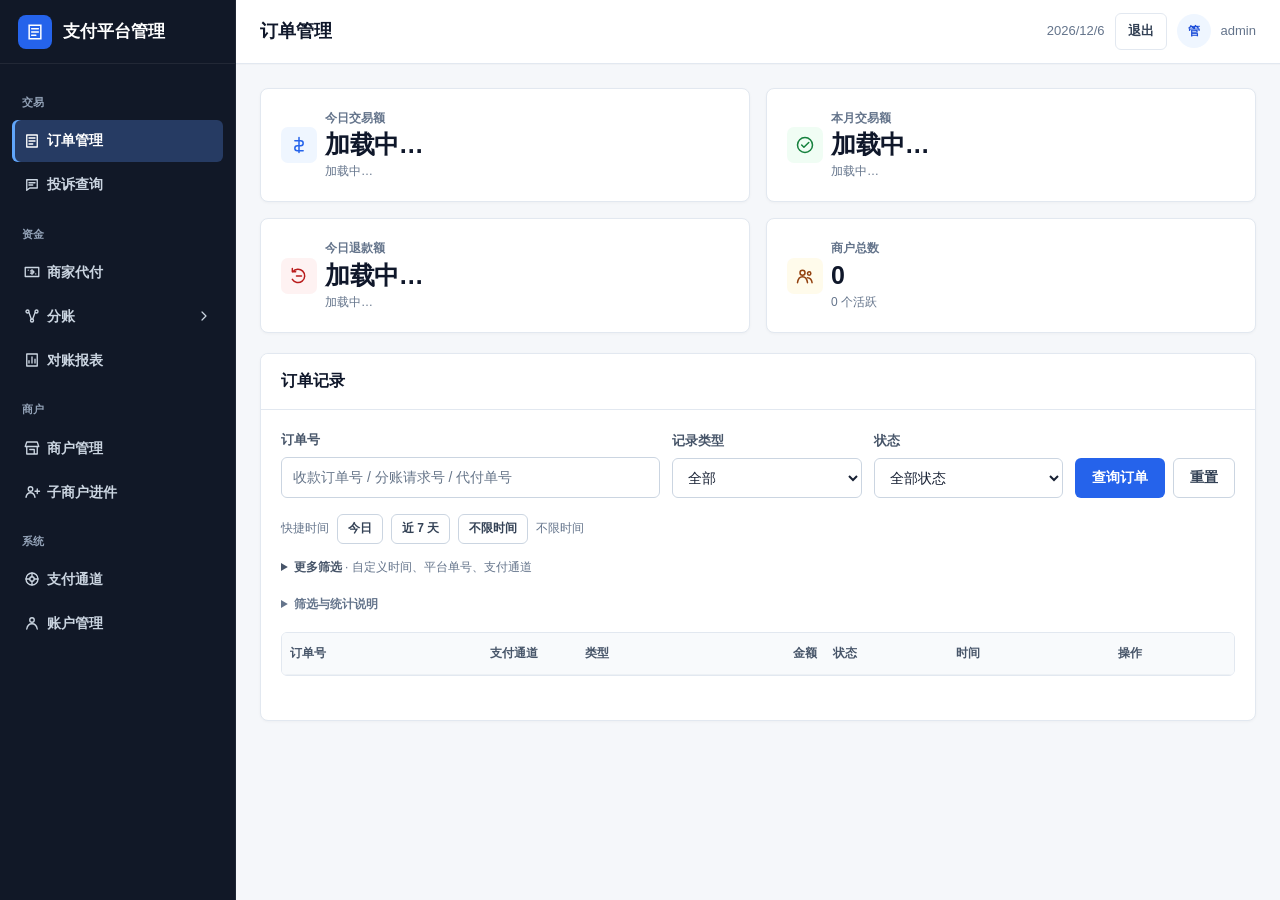
==== commit a7733a63: "Align payment product choices and strengthen UI typography" ====
--- a/src/main/resources/static/index.html
+++ b/src/main/resources/static/index.html
@@ -2337,7 +2337,7 @@
       }
     }
   </style>
-  <link rel="stylesheet" href="ui-theme.css?ui=20261025">
+  <link rel="stylesheet" href="ui-theme.css?v=20261026">
 </head>
 <body class="ui-admin">
 <svg aria-hidden="true" style="display:none">
@@ -7431,7 +7431,7 @@
     }
     const selected = new Set(enabledChannelProducts(channel));
     $("channelEditorProducts").innerHTML = channelProductIds(channel).map(product =>
-      `<label><input type="checkbox" data-channel-form-product value="${html(product)}" ${selected.has(product) ? "checked" : ""}>${html(productLabels[product] || product)}</label>`).join("");
+      `<label><input type="checkbox" data-channel-form-product value="${html(product)}" ${selected.has(product) ? "checked" : ""}><span>${html(productLabels[product] || product)}</span></label>`).join("");
   }
 
   function selectCashierQrProduct(channelId, product) {
--- a/src/main/resources/static/ui-theme.css
+++ b/src/main/resources/static/ui-theme.css
@@ -27,13 +27,13 @@
   background: var(--page);
   font-family: -apple-system, BlinkMacSystemFont, "Segoe UI", "PingFang SC", "Microsoft YaHei", sans-serif;
   font-size: 14px;
-  font-weight: 400;
+  font-weight: 500;
   line-height: 1.6;
   -webkit-font-smoothing: antialiased;
 }
 
-:is(.ui-admin, .ui-merchant, .ui-cashier, .ui-login) :is(h1, h2, h3) {
-  font-weight: 650;
+:is(.ui-admin, .ui-merchant, .ui-cashier, .ui-login) :is(h1, h2, h3, h4) {
+  font-weight: 700;
   line-height: 1.4;
 }
 
@@ -49,7 +49,7 @@
 :is(.ui-admin, .ui-merchant, .ui-cashier, .ui-login) :is(label, .field-label, .api-label) {
   color: #475569;
   font-size: 13px;
-  font-weight: 500;
+  font-weight: 600;
 }
 
 :is(body.ui-admin, body.ui-merchant, body.ui-cashier, body.ui-login) :where(input:not([type="checkbox"]):not([type="radio"]):not([type="range"]):not([type="hidden"]):not([type="file"]), select, textarea) {
@@ -61,7 +61,7 @@
   background: #fff;
   color: var(--text);
   font-size: 14px;
-  font-weight: 400;
+  font-weight: 500;
   line-height: 1.5;
 }
 
@@ -86,7 +86,7 @@
   background: var(--primary);
   color: #fff;
   font-size: 14px;
-  font-weight: 500;
+  font-weight: 600;
   line-height: 1.4;
   box-shadow: none;
   transition: background .15s ease, border-color .15s ease, color .15s ease;
@@ -158,7 +158,7 @@
 
 :is(.ui-admin, .ui-merchant) .panel-title {
   font-size: 16px;
-  font-weight: 650;
+  font-weight: 700;
 }
 
 :is(.ui-admin, .ui-merchant) .panel-body {
@@ -178,7 +178,7 @@
 
 :is(.ui-admin, .ui-merchant) table {
   font-size: 13px;
-  font-weight: 400;
+  font-weight: 500;
   font-variant-numeric: tabular-nums;
 }
 
@@ -196,7 +196,7 @@
   padding: 10px 14px;
   color: #334155;
   font-size: 13px;
-  font-weight: 400;
+  font-weight: 500;
 }
 
 :is(.ui-admin, .ui-merchant) tbody tr:hover {
@@ -207,7 +207,7 @@
   min-height: 24px;
   padding: 2px 8px;
   font-size: 12px;
-  font-weight: 500;
+  font-weight: 600;
   line-height: 1.5;
 }
 
@@ -238,7 +238,7 @@
 
 :is(.ui-admin, .ui-merchant) :is(.amount-cell, .money-cell, .amount-neutral, .amount-green, .amount-red) {
   text-align: right;
-  font-weight: 500;
+  font-weight: 600;
   font-variant-numeric: tabular-nums;
 }
 
@@ -247,7 +247,7 @@
 :is(.ui-admin, .ui-merchant) :is(.muted, .field-hint, .pagination, .portal-message) { font-weight: 400; }
 
 :is(.ui-admin, .ui-merchant) :is(.page-btn, .pagination-size select, .pagination-jump input, .segmented-btn, .copy-btn) {
-  font-weight: 500;
+  font-weight: 600;
 }
 
 :is(.ui-admin, .ui-merchant) :is(.operation-result, .order-filter-note, .order-empty) {
@@ -260,23 +260,23 @@
 .ui-admin .app { grid-template-columns: 236px minmax(0, 1fr); }
 .ui-admin .sidebar { position: sticky; top: 0; height: 100dvh; overflow-y: auto; background: #111827; }
 .ui-admin .shell { min-width: 0; }
-.ui-admin .brand { height: 64px; font-size: 17px; font-weight: 650; }
+.ui-admin .brand { height: 64px; font-size: 17px; font-weight: 700; }
 .ui-admin .brand-mark svg { fill: none; stroke: currentColor; stroke-width: 1.8; stroke-linecap: round; }
 .ui-admin .nav { display: block; padding: 12px 12px 24px; }
-.ui-admin .nav-title { display: block; padding: 18px 10px 6px; color: #94a3b8; font-size: 11px; font-weight: 500; }
-.ui-admin :is(.nav-btn, .nav-group-toggle) { min-height: 42px; font-weight: 500; }
+.ui-admin .nav-title { display: block; padding: 18px 10px 6px; color: #94a3b8; font-size: 11px; font-weight: 600; }
+.ui-admin :is(.nav-btn, .nav-group-toggle) { min-height: 42px; font-weight: 600; }
 .ui-admin .nav-btn.active { font-weight: 600; }
 .ui-admin .topbar { min-height: 64px; padding: 0 24px; }
-.ui-admin .top-title { font-size: 18px; font-weight: 650; }
-.ui-admin :is(.top-action-btn, .admin-dot) { font-weight: 500; }
+.ui-admin .top-title { font-size: 18px; font-weight: 700; }
+.ui-admin :is(.top-action-btn, .admin-dot) { font-weight: 600; }
 .ui-admin .content { padding: 24px; }
 .ui-admin .overview-grid { grid-template-columns: repeat(4, minmax(0, 1fr)); gap: 16px; margin-bottom: 20px; }
 .ui-admin .metric-card { min-height: 104px; padding: 20px; border-radius: 8px; box-shadow: var(--shadow); }
-.ui-admin .metric-title { color: #64748b; font-size: 12px; font-weight: 500; }
-.ui-admin .metric-value { margin-top: 4px; font-size: 25px; font-weight: 650; letter-spacing: -.4px; }
+.ui-admin .metric-title { color: #64748b; font-size: 12px; font-weight: 600; }
+.ui-admin .metric-value { margin-top: 4px; font-size: 25px; font-weight: 700; letter-spacing: -.4px; }
 .ui-admin .metric-sub { color: #64748b; font-weight: 400; }
 .ui-admin .small-stat strong { font-weight: 600; font-variant-numeric: tabular-nums; }
-.ui-admin .small-stat span { font-weight: 500; }
+.ui-admin .small-stat span { font-weight: 600; }
 .ui-admin .form-grid { gap: 16px; }
 .ui-admin .work-grid { gap: 20px; }
 .ui-admin .channel-table { min-width: 800px; }
@@ -291,7 +291,7 @@
 .ui-admin .channel-more-menu .btn + .btn { margin-top: 4px; }
 .ui-admin .channel-table tbody tr:nth-last-child(-n+2):not(:first-child) .channel-more-menu { top: auto; bottom: calc(100% + 6px); }
 .ui-admin .channel-table tbody tr:only-child .channel-more-menu { position: static; margin-top: 6px; box-shadow: none; }
-.ui-admin .order-number-link { padding: 2px 0; border: 0; background: transparent; color: var(--primary); font: inherit; font-weight: 500; cursor: pointer; text-align: left; }
+.ui-admin .order-number-link { padding: 2px 0; border: 0; background: transparent; color: var(--primary); font: inherit; font-weight: 600; cursor: pointer; text-align: left; }
 .ui-admin .order-number-link:hover { color: var(--primary-hover); text-decoration: underline; text-underline-offset: 3px; }
 .ui-admin .order-filter-primary { align-items: end; }
 .ui-admin .filter-submit-actions { align-items: center; align-self: end; flex-wrap: nowrap; margin: 0; }
@@ -300,7 +300,7 @@
 .ui-admin .order-quick-filters .btn { min-height: 30px; padding: 4px 10px; font-size: 12px; }
 .ui-admin .order-filter-note { color: #64748b; font-size: 12px; }
 .ui-admin .order-filter-more { margin: 0 0 6px; border: 0; }
-.ui-admin :is(.order-filter-more, .order-filter-explanation) > summary { width: fit-content; padding: 6px 0; color: #475569; cursor: pointer; font-size: 12px; font-weight: 500; }
+.ui-admin :is(.order-filter-more, .order-filter-explanation) > summary { width: fit-content; padding: 6px 0; color: #475569; cursor: pointer; font-size: 12px; font-weight: 600; }
 .ui-admin .order-filter-more[open] { padding-bottom: 8px; }
 .ui-admin .order-filter-grid { margin-top: 10px; padding: 16px; border: 1px solid var(--line); border-radius: 6px; background: var(--surface-subtle); }
 .ui-admin .order-filter-explanation { margin: 0 0 12px; font-size: 12px; }
@@ -310,7 +310,7 @@
 .ui-admin .order-detail-overlay { position: fixed; inset: 0; z-index: 120; display: flex; justify-content: flex-end; background: rgba(15, 23, 42, .4); }
 .ui-admin .order-detail-drawer { display: grid; grid-template-rows: auto minmax(0, 1fr) auto; width: min(560px, 100%); height: 100%; min-height: 0; background: #fff; box-shadow: -12px 0 40px rgba(15, 23, 42, .15); }
 .ui-admin .order-detail-head { display: flex; align-items: center; justify-content: space-between; gap: 16px; padding: 20px 24px; border-bottom: 1px solid var(--line); }
-.ui-admin .order-detail-head h2 { margin: 2px 0 0; font-size: 18px; font-weight: 650; }
+.ui-admin .order-detail-head h2 { margin: 2px 0 0; font-size: 18px; font-weight: 700; }
 .ui-admin .order-detail-head .muted { font-size: 12px; }
 .ui-admin .order-detail-body { overflow-y: auto; overscroll-behavior: contain; padding: 24px; }
 .ui-admin .detail-section { padding: 0 0 24px; border-bottom: 1px solid var(--line); }
@@ -320,7 +320,7 @@
 .ui-admin .detail-overview { display: flex; flex-wrap: wrap; align-items: center; gap: 8px 12px; }
 .ui-admin .detail-overview > .muted:first-child { flex-basis: 100%; }
 .ui-admin .detail-overview p { flex-basis: 100%; margin: 4px 0 0; font-size: 12px; }
-.ui-admin .detail-amount { font-size: 30px; font-weight: 650; font-variant-numeric: tabular-nums; letter-spacing: -.5px; }
+.ui-admin .detail-amount { font-size: 30px; font-weight: 700; font-variant-numeric: tabular-nums; letter-spacing: -.5px; }
 .ui-admin .detail-grid { display: grid; grid-template-columns: repeat(2, minmax(0, 1fr)); gap: 20px 24px; margin: 0; }
 .ui-admin .detail-grid dt { margin-bottom: 4px; color: #64748b; font-size: 12px; }
 .ui-admin .detail-value { margin: 0; overflow-wrap: anywhere; font-size: 13px; font-variant-numeric: tabular-nums; }
@@ -329,11 +329,20 @@
 .ui-admin #orderDetailFeedback { color: var(--green); font-size: 13px; }
 .ui-admin .channel-editor-options { padding: 16px; border: 1px solid var(--line); border-radius: 6px; background: var(--surface-subtle); }
 .ui-admin .product-checks { gap: 12px; }
-.ui-admin .channel-modal-head h3 { font-size: 18px; font-weight: 650; }
+.ui-admin .channel-editor-options h4 { margin: 0 0 14px; font-size: 14px; font-weight: 700; }
+.ui-admin .channel-editor-options > .muted { margin: 12px 0 0; font-size: 12px; line-height: 1.7; }
+.ui-admin .channel-form-section-title { margin: 8px 0 0; font-size: 14px; font-weight: 700; }
+.ui-admin #channelEditorProducts { display: grid; grid-template-columns: repeat(3, minmax(0, 1fr)); gap: 10px; }
+.ui-admin #channelEditorProducts > label { display: flex; align-items: center; gap: 10px; min-width: 0; min-height: 46px; margin: 0; padding: 10px 12px; border: 1px solid var(--line); border-radius: 6px; background: #fff; color: #334155; font-size: 13px; font-weight: 600; line-height: 1.5; cursor: pointer; transition: border-color .15s ease, background .15s ease; }
+.ui-admin #channelEditorProducts > label:hover { border-color: #93c5fd; background: #f8faff; }
+.ui-admin #channelEditorProducts > label:has(input:checked) { border-color: #93c5fd; background: var(--primary-soft); color: var(--primary-hover); }
+.ui-admin #channelEditorProducts input[type="checkbox"] { flex: 0 0 18px; width: 18px; height: 18px; min-height: 18px; margin: 0; padding: 0; }
+.ui-admin #channelEditorProducts > label > span { min-width: 0; overflow-wrap: anywhere; }
+.ui-admin .channel-modal-head h3 { font-size: 18px; font-weight: 700; }
 .ui-admin .channel-modal-body { padding: 24px; }
 .ui-admin .channel-dialog { box-shadow: 0 16px 64px rgba(15, 23, 42, .18); }
 .ui-admin .profit-confirm { border-radius: 10px; }
-.ui-admin .profit-confirm-value { font-weight: 650; }
+.ui-admin .profit-confirm-value { font-weight: 700; }
 
 /* Merchant workspace */
 .ui-merchant .shell { max-width: 1600px; padding: 32px; }
@@ -343,13 +352,13 @@
 .ui-merchant .topbar .muted { margin-top: 5px; }
 .ui-merchant .portal-card { grid-template-columns: 200px minmax(0, 1fr); }
 .ui-merchant .portal-tabs { gap: 4px; min-height: 560px; padding: 16px 12px; background: #fff; }
-.ui-merchant .portal-nav-label { padding: 16px 12px 6px; color: #64748b; font-size: 11px; font-weight: 500; }
-.ui-merchant .portal-tab { min-height: 42px; padding: 8px 12px; font-weight: 500; }
+.ui-merchant .portal-nav-label { padding: 16px 12px 6px; color: #64748b; font-size: 11px; font-weight: 600; }
+.ui-merchant .portal-tab { min-height: 42px; padding: 8px 12px; font-weight: 600; }
 .ui-merchant .portal-tab.active { background: var(--primary-soft); color: var(--primary-hover); box-shadow: none; font-weight: 600; }
 .ui-merchant .portal-tab:hover:not(.active) { background: var(--surface-subtle); }
 .ui-merchant :is(.portal-section, .order-section, .doc-section, .integration-section) { padding: 24px; }
 .ui-merchant .portal-section { border-bottom-style: solid; }
-.ui-merchant .section-title { margin: 0 0 20px; font-size: 17px; font-weight: 650; }
+.ui-merchant .section-title { margin: 0 0 20px; font-size: 17px; font-weight: 700; }
 .ui-merchant .api-row { grid-template-columns: 144px minmax(0, 1fr); gap: 16px; max-width: 960px; margin-bottom: 20px; padding-right: 0; }
 .ui-merchant .api-label { padding-top: 9px; text-align: left; }
 .ui-merchant :is(.api-actions, .confirm-row) { width: auto; max-width: 800px; margin-left: 160px; margin-right: 0; }
@@ -365,18 +374,18 @@
 .ui-merchant .credential-field .credential-toggle { border-left: 0; border-right: 0; border-radius: 0; }
 .ui-merchant .stats { gap: 16px; }
 .ui-merchant .stat { padding: 20px; background: #fff; }
-.ui-merchant .stat span { font-weight: 500; }
-.ui-merchant .stat strong { font-size: 24px; font-weight: 650; font-variant-numeric: tabular-nums; }
+.ui-merchant .stat span { font-weight: 600; }
+.ui-merchant .stat strong { font-size: 24px; font-weight: 700; font-variant-numeric: tabular-nums; }
 .ui-merchant .order-toolbar { gap: 16px; margin-bottom: 20px; }
 .ui-merchant .order-filters { gap: 12px; }
 .ui-merchant :is(.order-summary, .order-pagination) { color: #64748b; font-size: 13px; font-weight: 400; }
 .ui-merchant .order-empty { padding: 40px 20px; text-align: center; color: #64748b; }
-.ui-merchant .order-number { color: var(--text); font-weight: 500; }
+.ui-merchant .order-number { color: var(--text); font-weight: 600; }
 .ui-merchant .copy-order-btn { margin-left: 6px; padding: 3px 6px; border: 0; border-radius: 4px; background: transparent; color: var(--primary); cursor: pointer; font: inherit; font-size: 12px; }
 .ui-merchant .copy-order-btn:hover { background: var(--primary-soft); }
 .ui-merchant .merchant-qr-image { max-width: 100%; height: auto; aspect-ratio: 1; border-radius: 8px; }
 .ui-merchant :is(.doc-section p, .integration-section p, .integration-head p) { font-weight: 400; }
-.ui-merchant :is(.doc-card span, .doc-section code, .integration-badge, .integration-section summary) { font-weight: 500; }
+.ui-merchant :is(.doc-card span, .doc-section code, .integration-badge, .integration-section summary) { font-weight: 600; }
 .ui-merchant :is(.doc-card strong, .integration-step strong) { font-weight: 600; }
 .ui-merchant .integration-head { padding: 28px 24px; background: #f8faff; }
 .ui-merchant .integration-head h2 { font-size: 22px; }
@@ -387,23 +396,23 @@
 
 /* Customer checkout */
 .ui-cashier .shell { width: min(520px, calc(100% - 32px)); padding: 32px 0; }
-.ui-cashier .brand { gap: 12px; margin-bottom: 24px; font-size: 20px; font-weight: 650; }
+.ui-cashier .brand { gap: 12px; margin-bottom: 24px; font-size: 20px; font-weight: 700; }
 .ui-cashier .logo { width: 40px; height: 40px; border-radius: 8px; font-weight: 600; }
 .ui-cashier :is(.card, .pay-panel, .continue-panel, .payment-status-card) { border-radius: 10px; box-shadow: var(--shadow); }
 .ui-cashier .head { padding: 24px; }
 .ui-cashier .head h1 { margin-bottom: 6px; font-size: 21px; }
 .ui-cashier .head p { color: #64748b; font-size: 13px; }
 .ui-cashier form { gap: 20px; padding: 24px; }
-.ui-cashier input.amount { height: 64px; font-size: 30px; font-weight: 500; font-variant-numeric: tabular-nums; }
+.ui-cashier input.amount { height: 64px; font-size: 30px; font-weight: 600; font-variant-numeric: tabular-nums; }
 .ui-cashier .btn { height: 48px; font-size: 16px; font-weight: 600; }
 .ui-cashier :is(.message, .payment-code-status, .continue-panel p, .payment-code-upload, .continue-button) { font-weight: 400; }
-.ui-cashier .continue-button { min-height: 44px; font-size: 14px; font-weight: 500; }
+.ui-cashier .continue-button { min-height: 44px; font-size: 14px; font-weight: 600; }
 .ui-cashier .payment-code-upload { background: var(--primary-soft); color: var(--primary-hover); border-color: #bfdbfe; }
 .ui-cashier .message { padding: 14px 16px; }
 .ui-cashier .message.ok { background: var(--green-soft); border-color: #bbf7d0; color: var(--green); }
 .ui-cashier .message.bad { background: var(--red-soft); border-color: #fecaca; color: var(--red); }
 .ui-cashier .pay-qr { border-radius: 8px; }
-.ui-cashier .payment-status-title { font-size: 20px; font-weight: 650; }
+.ui-cashier .payment-status-title { font-size: 20px; font-weight: 700; }
 .ui-cashier .payment-status-amount { font-size: 32px; font-weight: 600; font-variant-numeric: tabular-nums; }
 .ui-cashier .payment-status-meta { color: #64748b; font-size: 13px; font-weight: 400; overflow-wrap: anywhere; }
 
@@ -417,9 +426,9 @@
 .ui-login label { margin-bottom: 20px; }
 .ui-login .btn { min-height: 44px; margin-top: 4px; font-size: 15px; }
 .ui-login :is(.message, .verify-dialog-sub, .verify-head, .verify-track) { font-weight: 400; }
-.ui-login .verify-dialog-title { font-size: 18px; font-weight: 650; }
+.ui-login .verify-dialog-title { font-size: 18px; font-weight: 700; }
 .ui-login .verify-dialog { border-radius: 10px; }
-.ui-login .modal-close { font-weight: 500; }
+.ui-login .modal-close { font-weight: 600; }
 
 @media (max-width: 1400px) {
   .ui-admin .work-grid:not(.sharing-workspace) { grid-template-columns: minmax(0, 1fr); }
@@ -540,6 +549,9 @@
   .ui-admin .channel-modal { padding: 10px; }
   .ui-admin .channel-modal-body { padding: 16px; }
   .ui-admin :is(.channel-form-grid, .requirements-grid, .product-picker-grid) { grid-template-columns: minmax(0, 1fr); }
+  .ui-admin #channelEditorProducts { grid-template-columns: repeat(2, minmax(0, 1fr)); gap: 8px; }
+  .ui-admin #channelEditorProducts > label { gap: 8px; padding: 10px; }
+  .ui-admin .channel-editor-options { padding: 12px; }
   .ui-admin .channel-modal-head { gap: 10px; padding: 14px 16px; }
   .ui-merchant .shell { padding: 16px 12px; }
   .ui-merchant .topbar { flex-direction: row; align-items: center; gap: 12px; }
